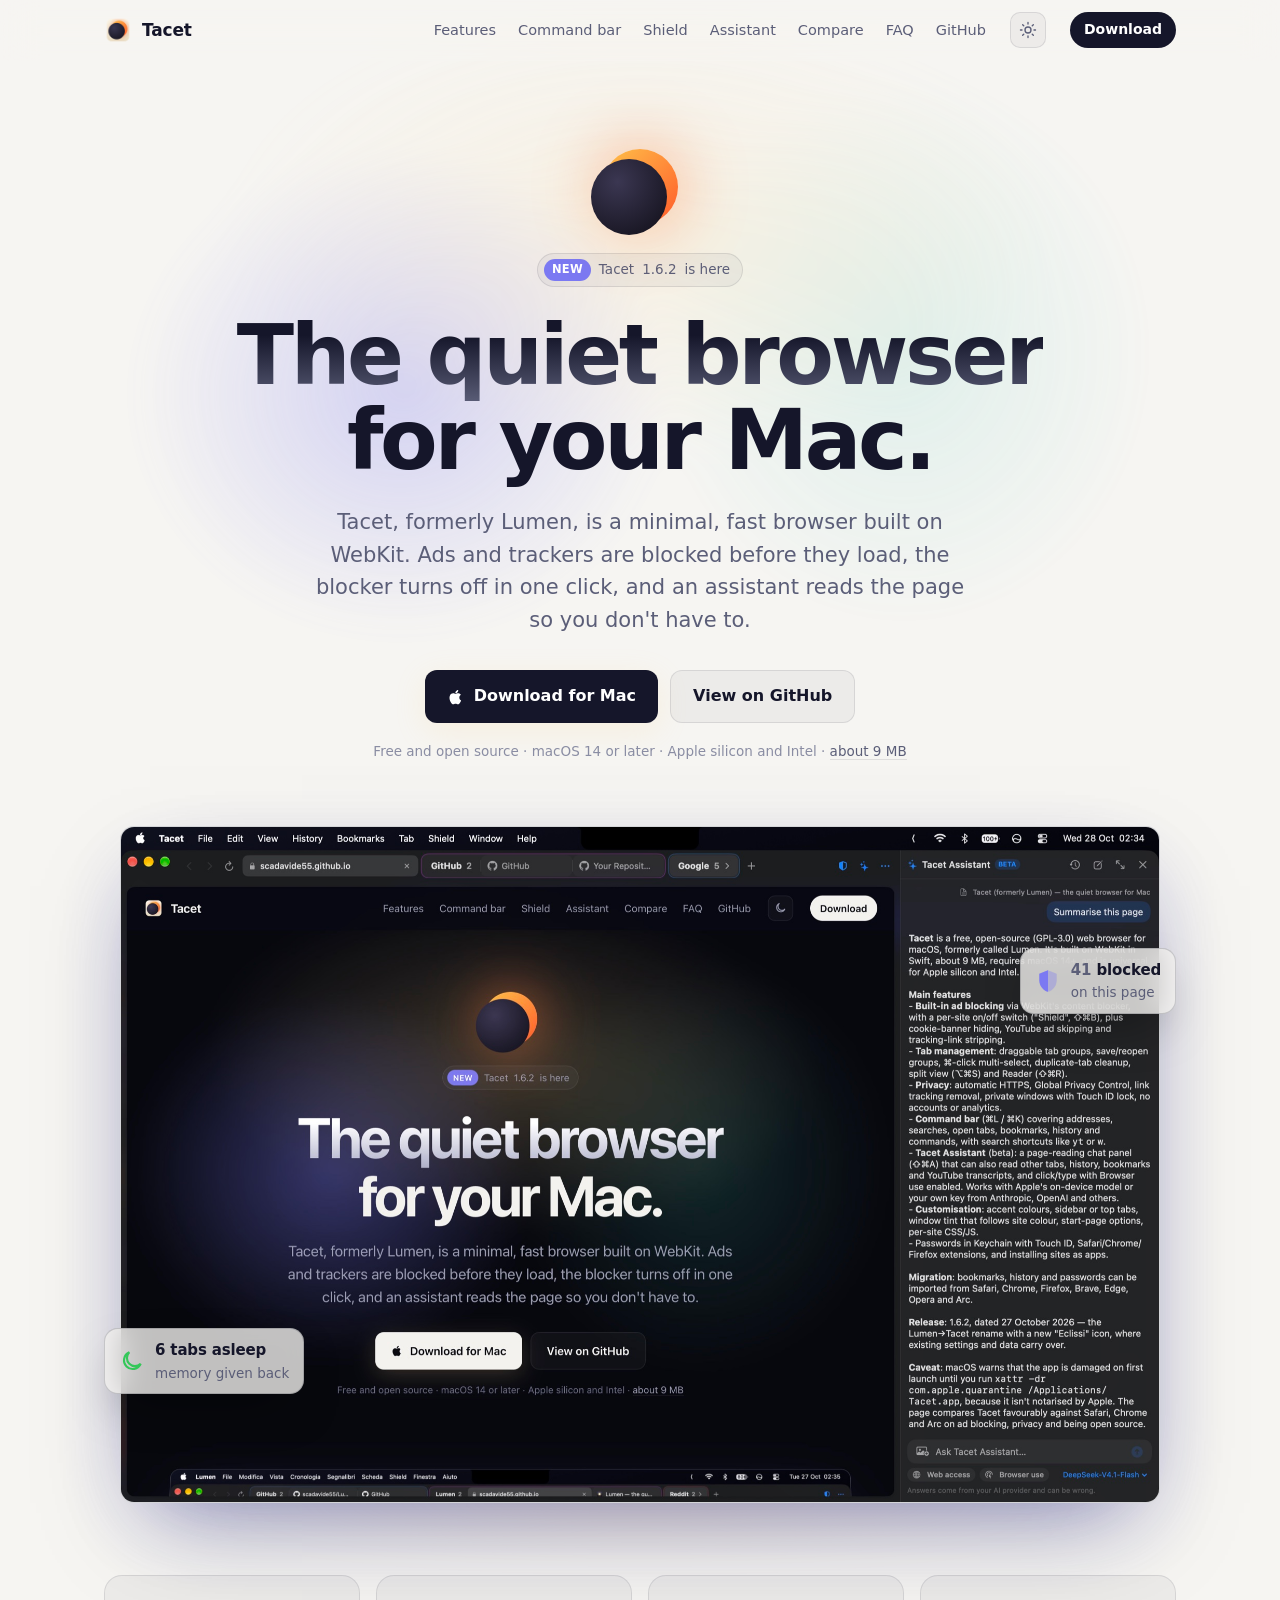
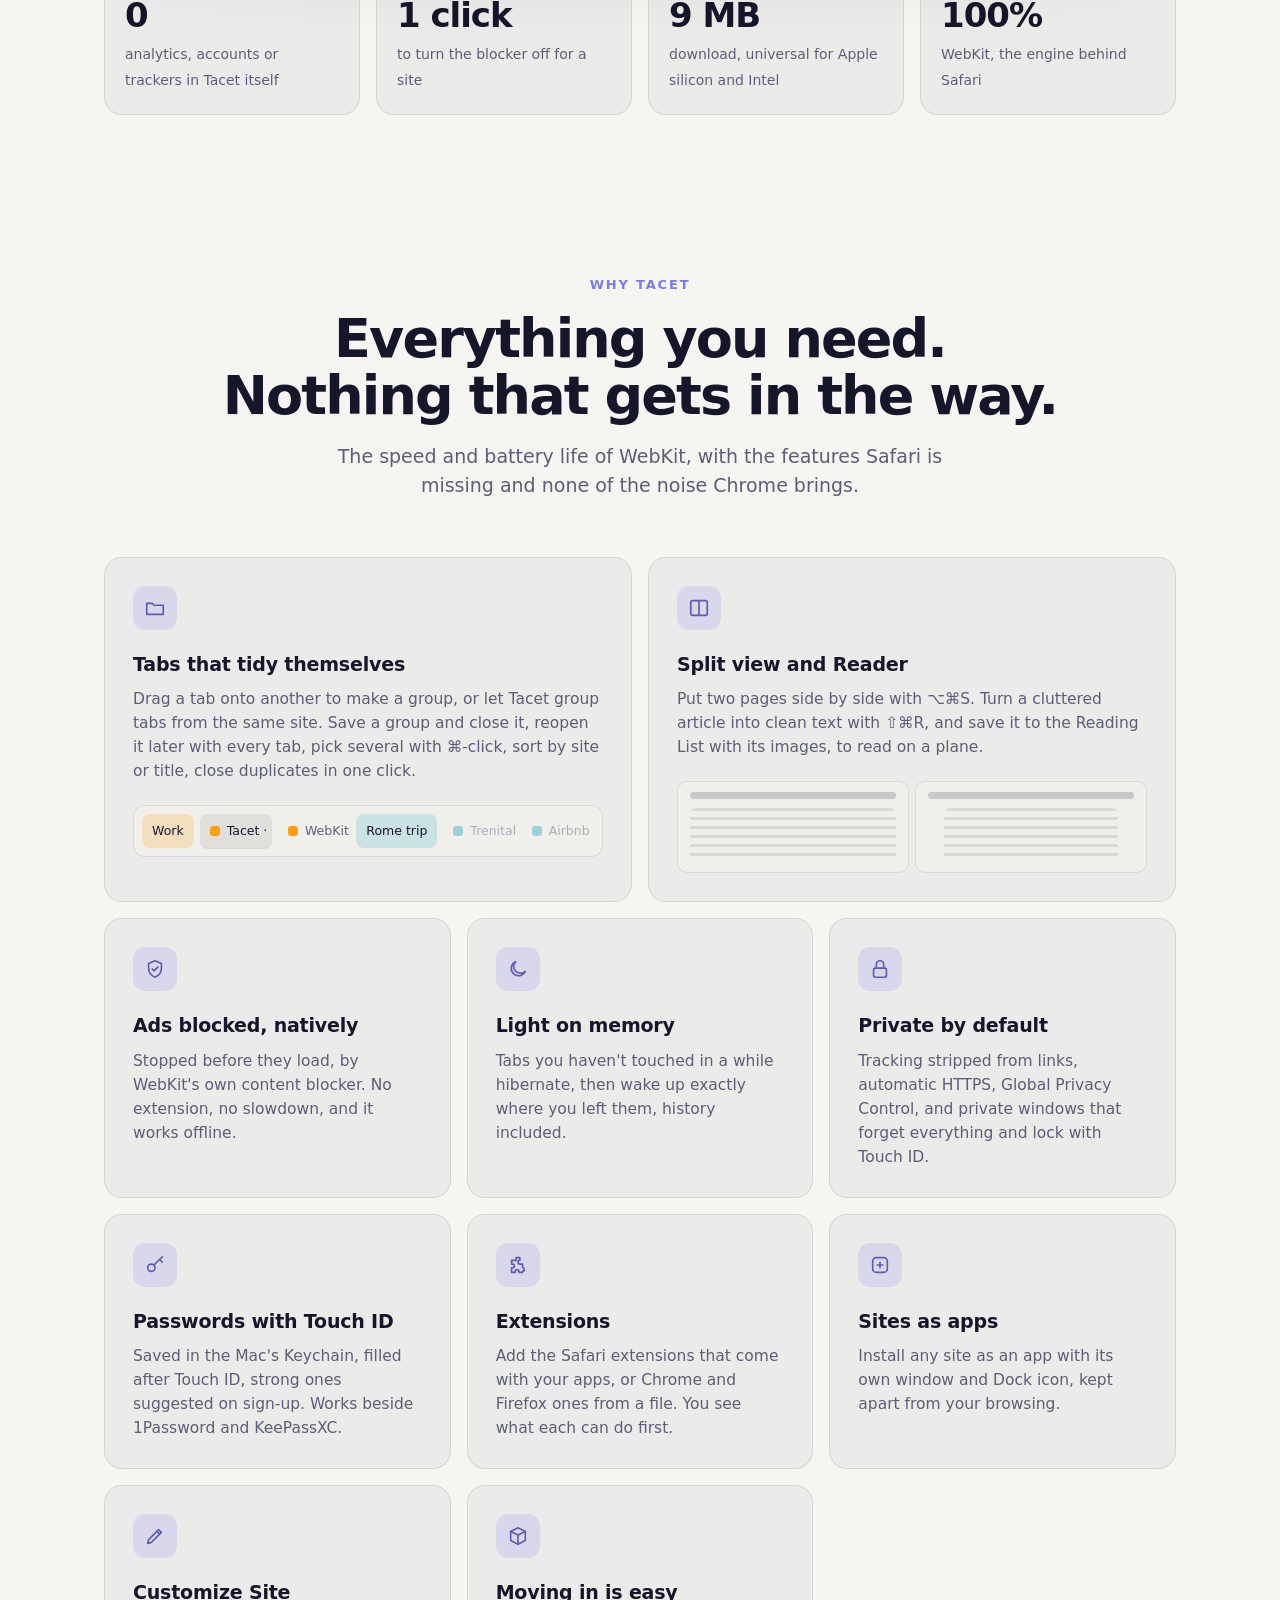
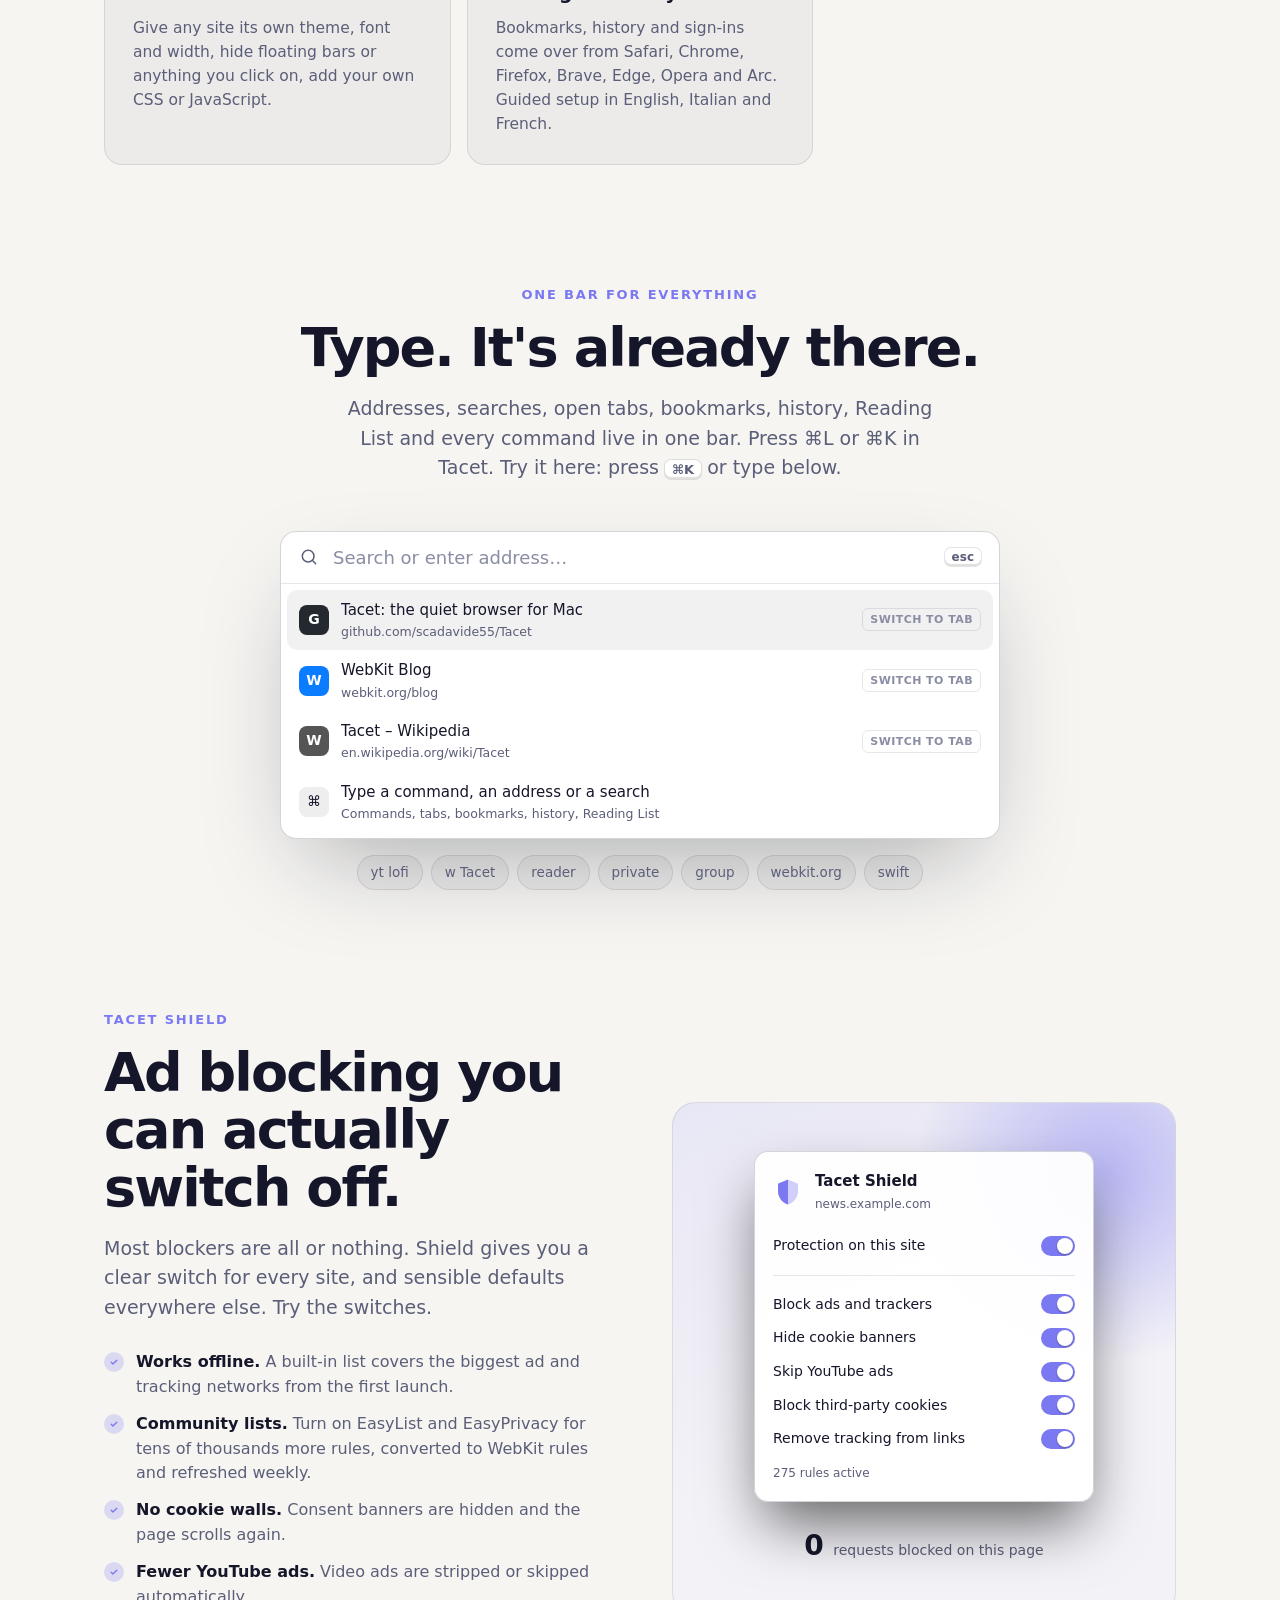
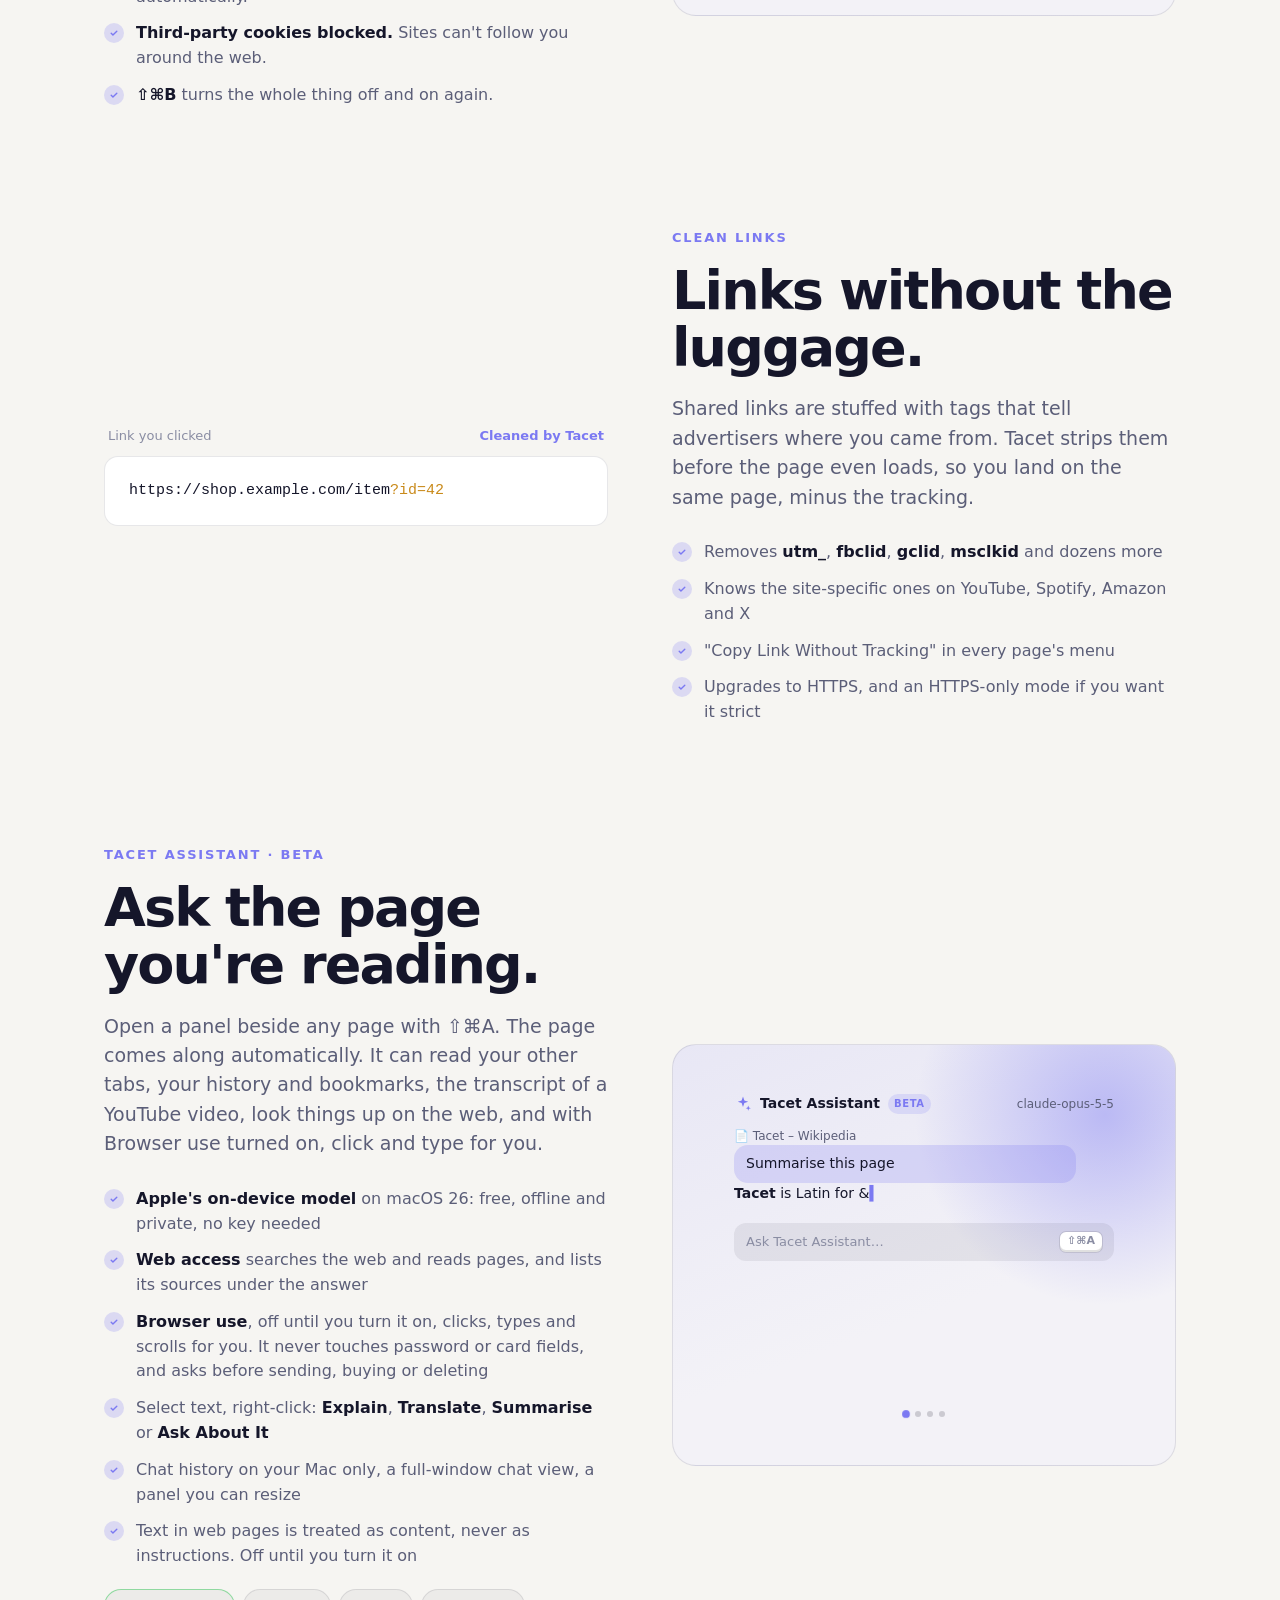
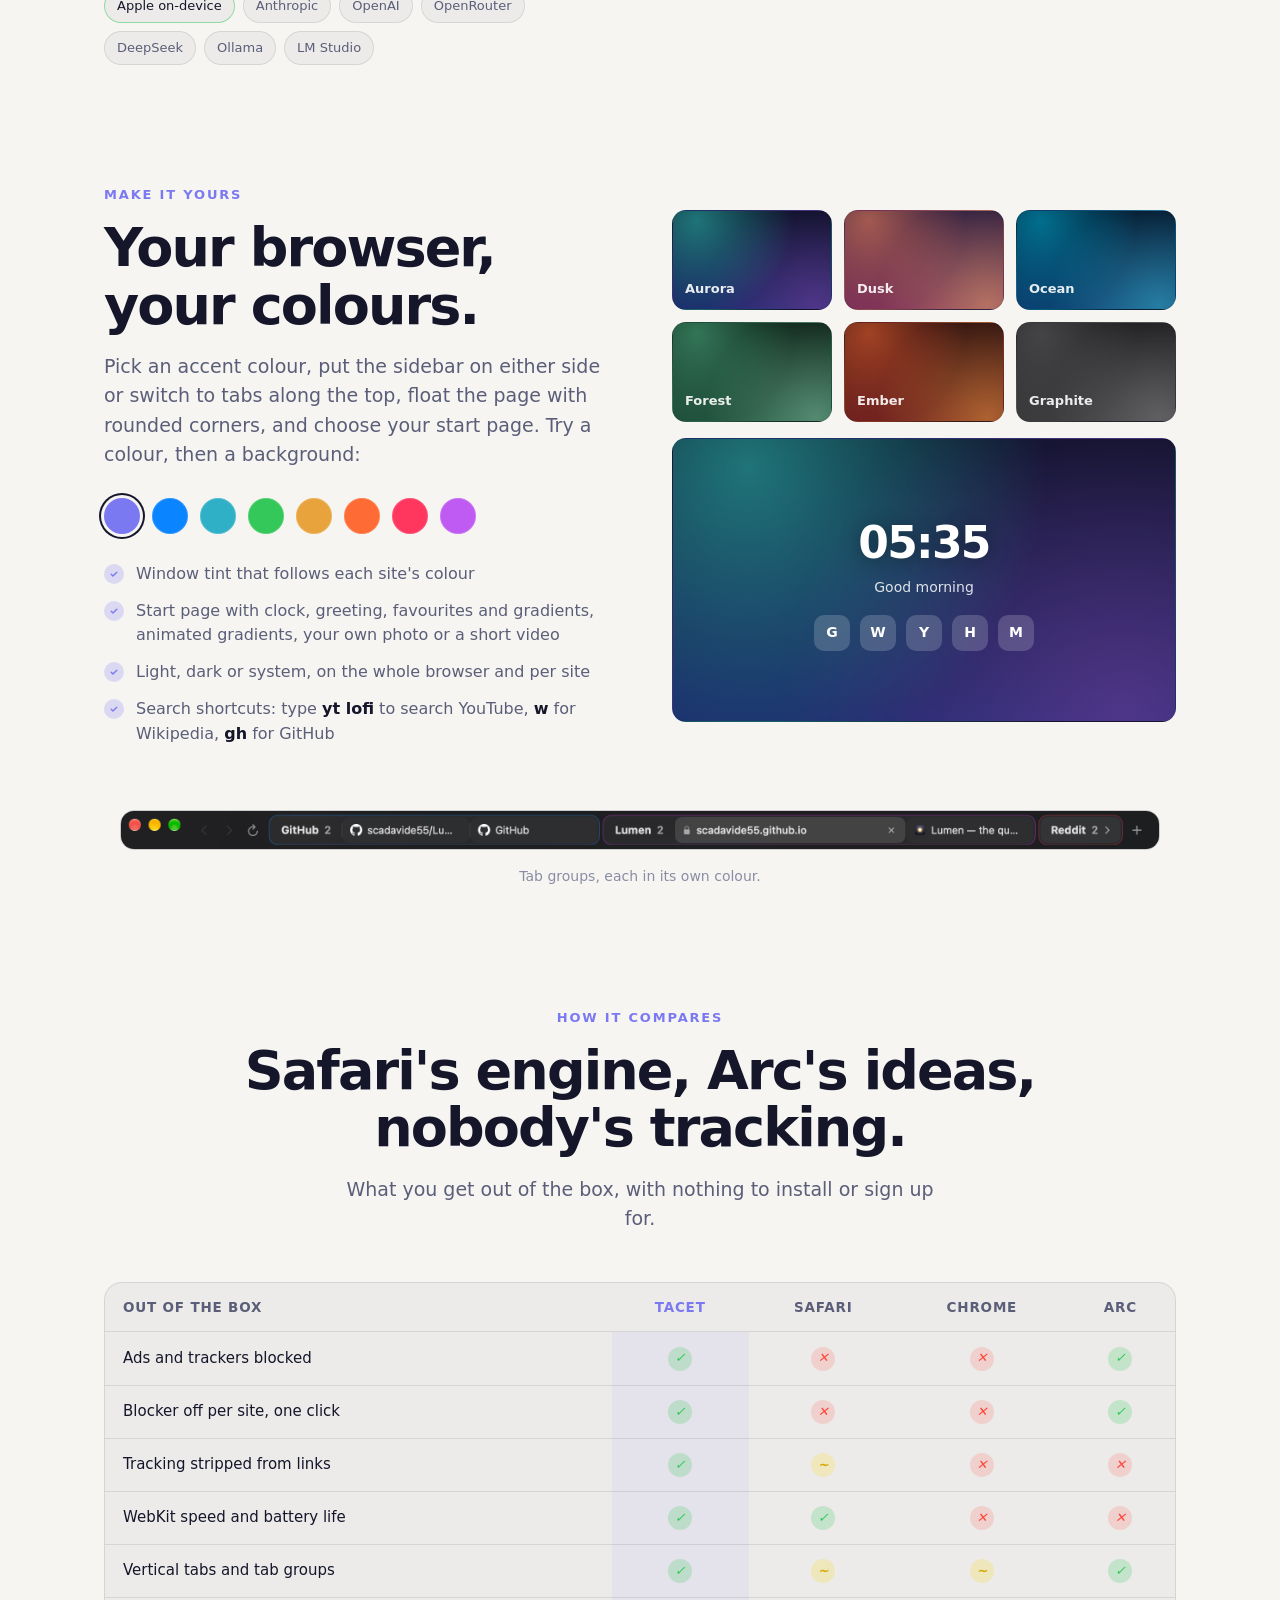
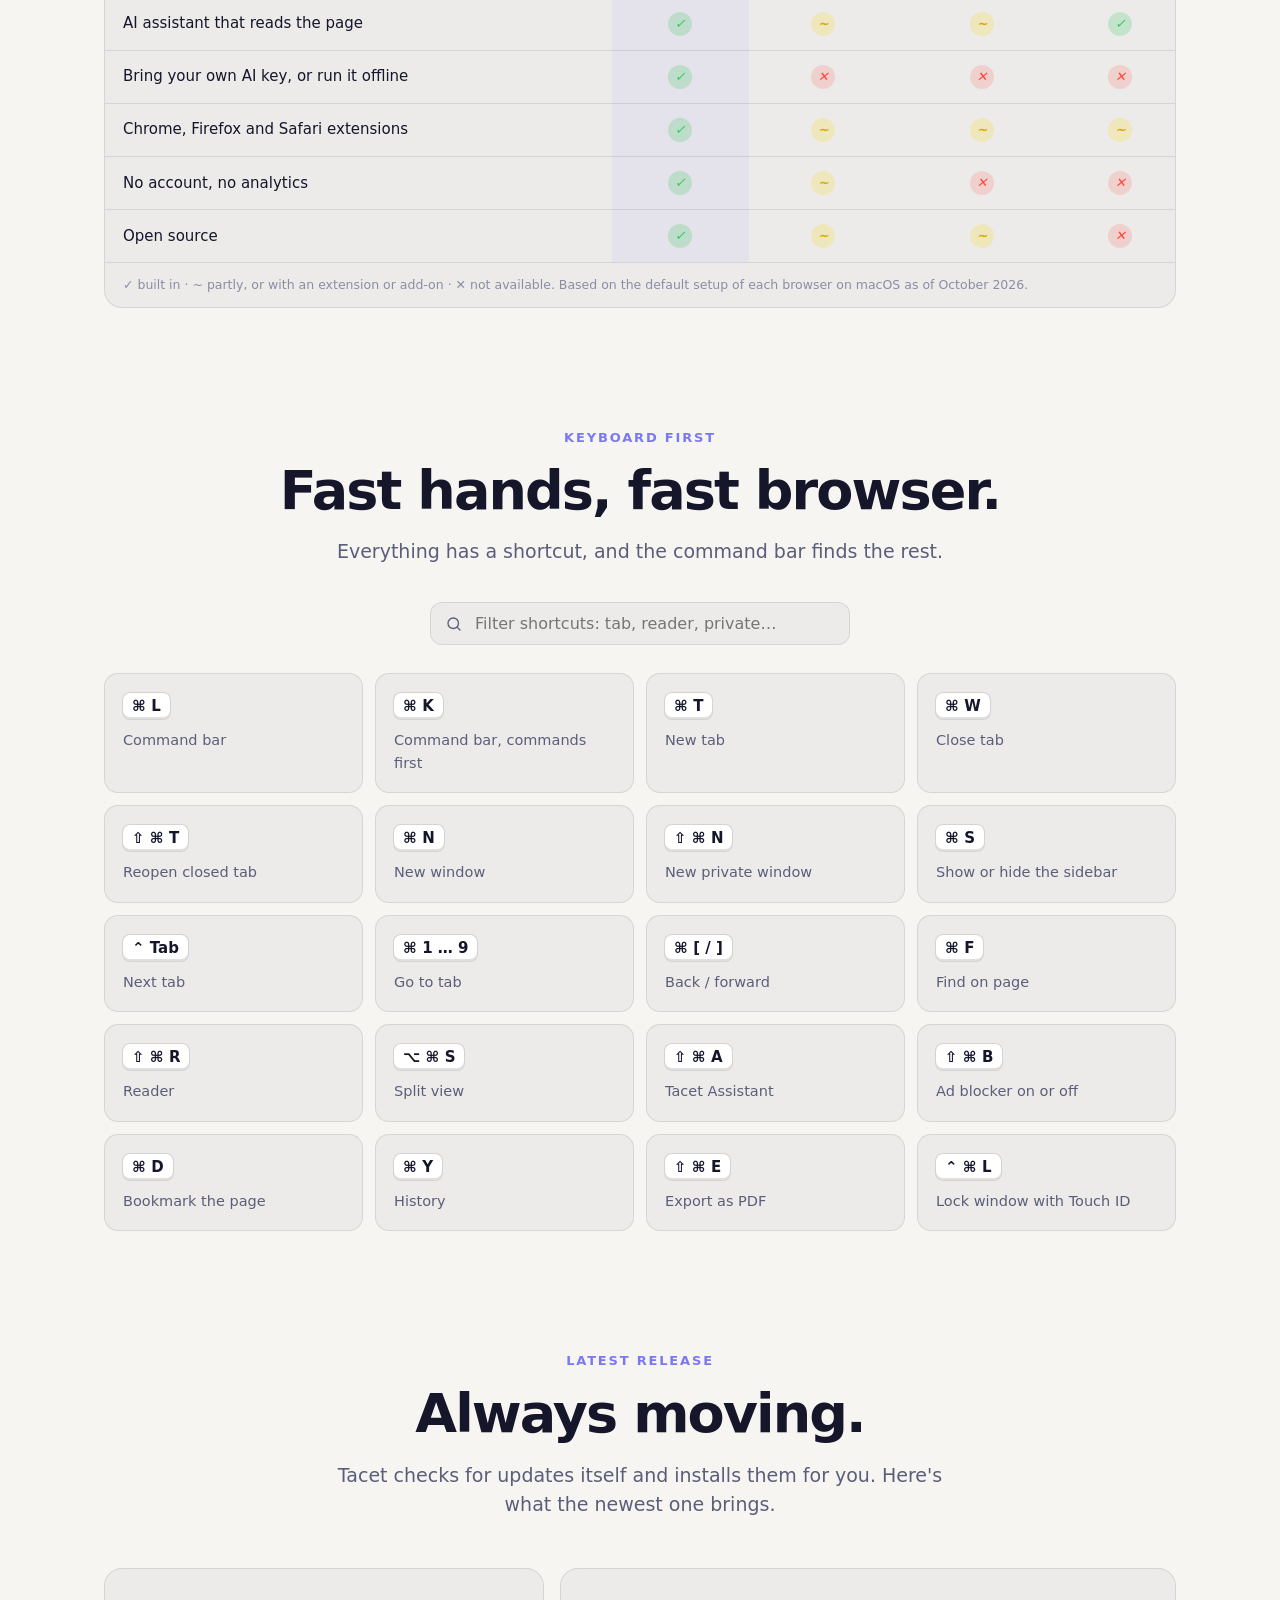
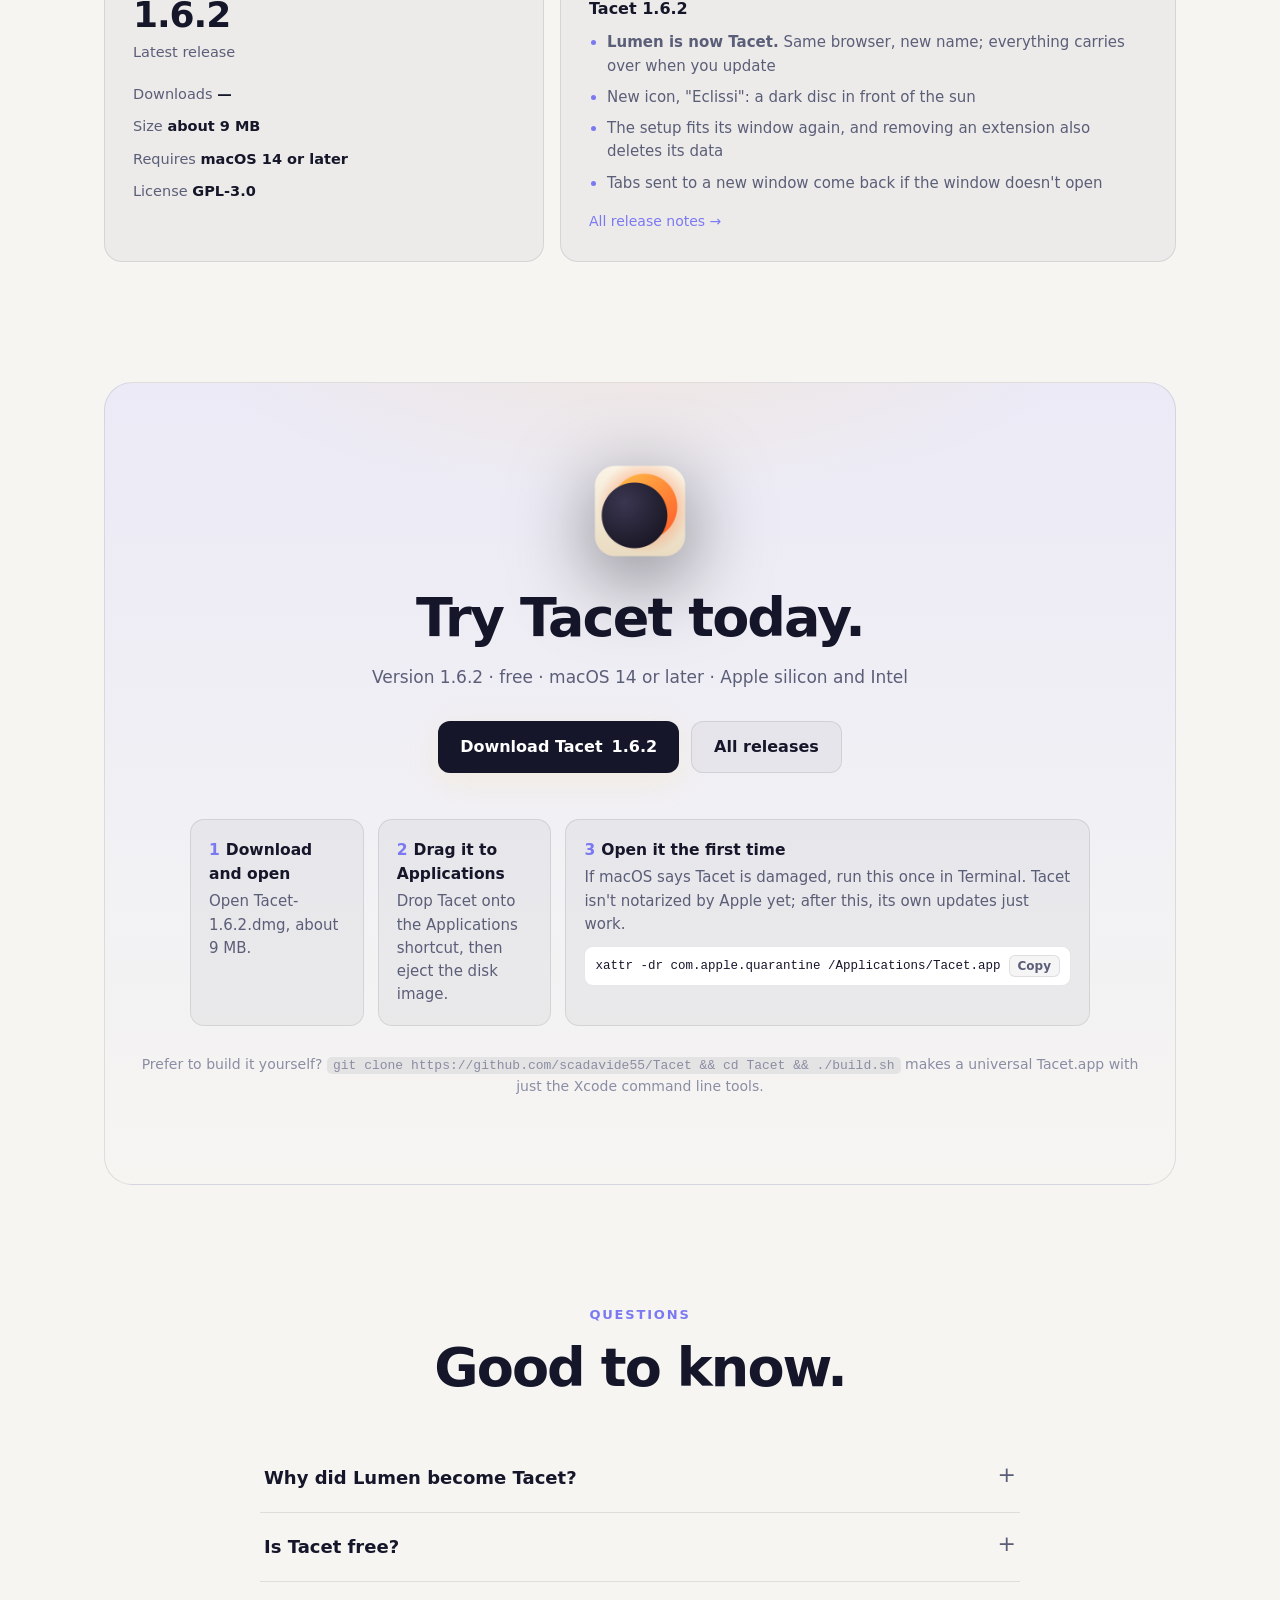
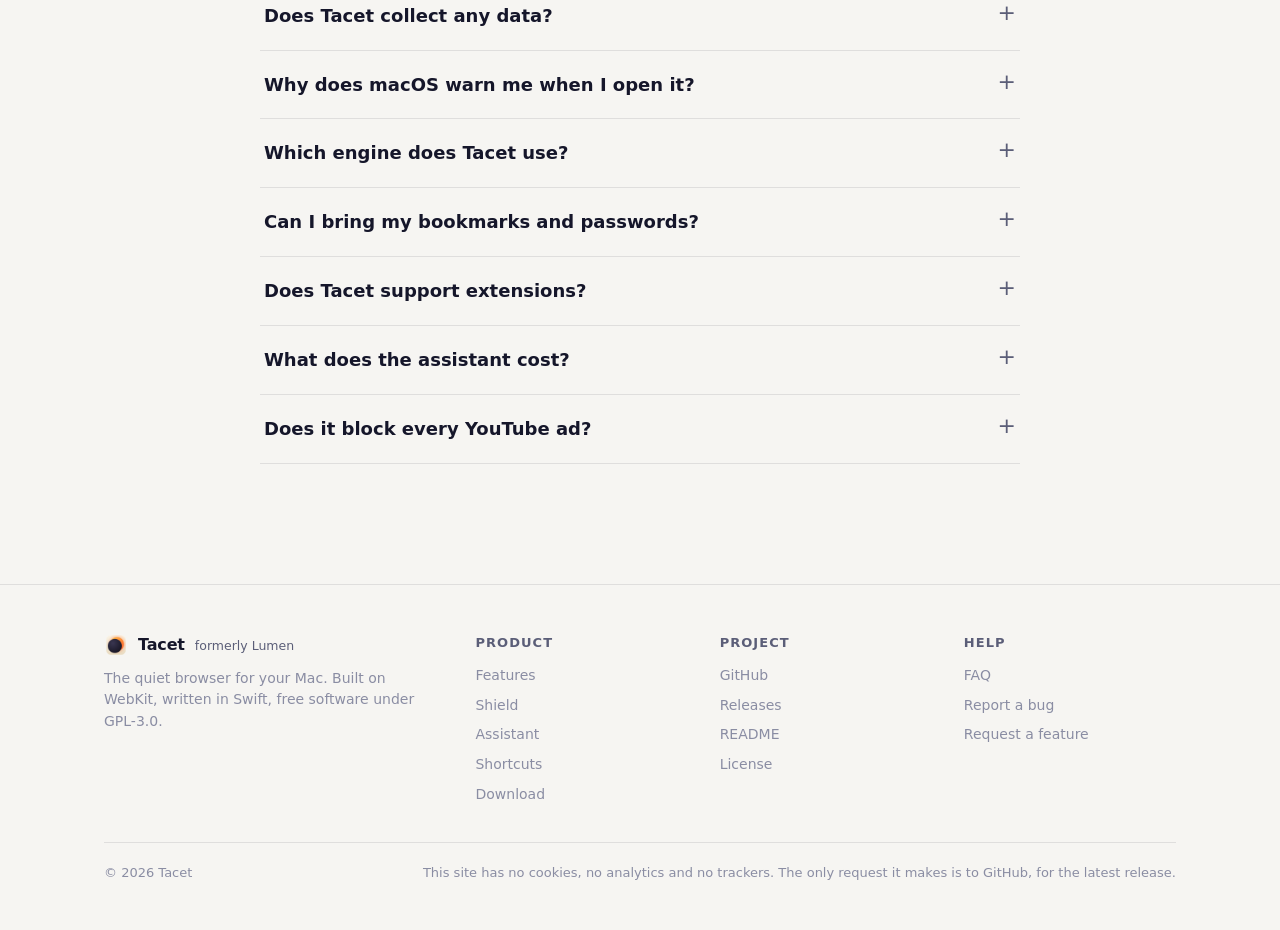
==== docs/index.html @ 5e41f3c7 "New main screenshot: Tacet with its website open and Tacet Assistant summarising it" ====
<!doctype html>
<html lang="en">
<head>
<meta charset="utf-8">
<meta name="viewport" content="width=device-width, initial-scale=1">
<title>Tacet (formerly Lumen) — the quiet browser for Mac</title>
<meta name="description" content="Tacet is a minimal, fast browser for macOS built on WebKit. It blocks ads and trackers out of the box, turns off with one click, and has an AI assistant that reads the page for you.">
<meta name="theme-color" content="#07080f" media="(prefers-color-scheme: dark)">
<meta name="theme-color" content="#f6f5f2" media="(prefers-color-scheme: light)">
<meta property="og:type" content="website">
<meta property="og:title" content="Tacet — the quiet browser for Mac">
<meta property="og:description" content="Minimal, fast and private. Ads and trackers blocked out of the box, an assistant that reads the page for you.">
<meta property="og:image" content="https://scadavide55.github.io/Tacet/assets/screenshot.jpg">
<meta property="og:url" content="https://scadavide55.github.io/Tacet/">
<meta name="twitter:card" content="summary_large_image">
<link rel="canonical" href="https://scadavide55.github.io/Tacet/">
<link rel="icon" type="image/png" href="assets/favicon.png">
<link rel="apple-touch-icon" href="assets/icon.png">
<script type="application/ld+json">
{
  "@context": "https://schema.org",
  "@type": "SoftwareApplication",
  "name": "Tacet",
  "operatingSystem": "macOS 14 or later",
  "applicationCategory": "BrowserApplication",
  "softwareVersion": "1.6.2",
  "license": "https://www.gnu.org/licenses/gpl-3.0.html",
  "offers": { "@type": "Offer", "price": "0", "priceCurrency": "USD" },
  "downloadUrl": "https://github.com/scadavide55/Tacet/releases/download/v1.6.2/Tacet-1.6.2.dmg",
  "url": "https://scadavide55.github.io/Tacet/",
  "description": "A minimal, fast and private macOS browser built on WebKit, with a native ad blocker you can turn off in one click."
}
</script>
<style>
:root {
  --bg: #07080f;
  --bg-2: #0d1020;
  --card: rgba(255, 255, 255, 0.035);
  --card-hover: rgba(255, 255, 255, 0.06);
  --line: rgba(255, 255, 255, 0.08);
  --line-strong: rgba(255, 255, 255, 0.14);
  --fg: #f3f2ef;
  --muted: #9a9cb2;
  --faint: #6b6e86;
  --accent: #7b79f2;
  --amber: #ffd68a;
  --glass: rgba(14, 16, 28, 0.72);
  --window: #141626;
  --window-chrome: #1b1e30;
  --on-accent: #fff;
  --btn-fg: #0a0b12;
  --shadow: 0 50px 120px -20px rgba(0, 0, 0, 0.8);
  --radius: 18px;
  --max: 1120px;
  --font: -apple-system, BlinkMacSystemFont, "SF Pro Display", "SF Pro Text", "Helvetica Neue", Inter, system-ui, sans-serif;
  --mono: ui-monospace, "SF Mono", Menlo, Consolas, monospace;
  color-scheme: dark;
}
:root[data-theme="light"] {
  --bg: #f6f5f2;
  --bg-2: #ecebe6;
  --card: rgba(20, 22, 40, 0.04);
  --card-hover: rgba(20, 22, 40, 0.07);
  --line: rgba(20, 22, 40, 0.1);
  --line-strong: rgba(20, 22, 40, 0.18);
  --fg: #15162a;
  --muted: #5b5e78;
  --faint: #8a8da3;
  --amber: #c98a1a;
  --glass: rgba(246, 245, 242, 0.78);
  --window: #ffffff;
  --window-chrome: #f0efeb;
  --btn-fg: #fff;
  --shadow: 0 40px 100px -30px rgba(20, 22, 40, 0.35);
  color-scheme: light;
}
:root[data-theme="light"] .btn.primary { background: var(--fg); color: #fff; }
:root[data-theme="light"] .btn.primary:hover { background: #000; }
:root[data-theme="light"] .nav-cta { background: var(--fg); color: #fff; }
:root[data-theme="light"] .nav-cta:hover { background: #000; }
:root[data-theme="light"] h1 .soft { background: linear-gradient(180deg, #15162a 30%, #5b5e78); -webkit-background-clip: text; background-clip: text; }
:root[data-theme="light"] .hero::before { opacity: .7; }
:root[data-theme="light"] .stage { background: linear-gradient(160deg, #e8e7f5, #f3f2f7 60%); }
:root[data-theme="light"] .download { background: linear-gradient(180deg, #ebeaf6, #f6f5f2); }
:root[data-theme="light"] .key kbd, :root[data-theme="light"] kbd { background: #fff; box-shadow: inset 0 -2px 0 rgba(0,0,0,.12), 0 0 0 1px rgba(0,0,0,.1); }
:root[data-theme="light"] .url { background: #fff; }
:root[data-theme="light"] code { background: rgba(20,22,40,.07); }
:root[data-theme="light"] .cmd { background: #fff; }
:root[data-theme="light"] .cmd .hit:hover, :root[data-theme="light"] .cmd .hit.sel { background: rgba(20,22,40,.06); }
:root[data-theme="light"] .popover { background: rgba(255,255,255,.95); }

* { box-sizing: border-box; }
html { scroll-behavior: smooth; overflow-x: clip; }
body {
  margin: 0;
  background: var(--bg);
  color: var(--fg);
  font: 17px/1.55 var(--font);
  -webkit-font-smoothing: antialiased;
  overflow-x: clip;
  transition: background .3s, color .3s;
}
a { color: inherit; text-decoration: none; }
img { max-width: 100%; height: auto; display: block; }
button { font: inherit; color: inherit; }
.wrap { max-width: var(--max); margin: 0 auto; padding: 0 24px; }
:focus-visible { outline: 2px solid var(--accent); outline-offset: 3px; border-radius: 6px; }
.sr { position: absolute; width: 1px; height: 1px; overflow: hidden; clip: rect(0 0 0 0); }

/* Nav */
nav {
  position: sticky; top: 0; z-index: 50;
  backdrop-filter: saturate(180%) blur(18px); -webkit-backdrop-filter: saturate(180%) blur(18px);
  background: color-mix(in srgb, var(--bg) 55%, transparent);
  border-bottom: 1px solid transparent;
  transition: border-color .3s, background .3s;
}
nav.scrolled { border-bottom-color: var(--line); background: var(--glass); }
nav .wrap { display: flex; align-items: center; gap: 24px; height: 60px; }
.brand { display: flex; align-items: center; gap: 10px; font-weight: 700; font-size: 17px; letter-spacing: -0.01em; }
.brand img { width: 28px; height: 28px; }
.brand .was { font-weight: 500; font-size: 12.5px; color: var(--muted); letter-spacing: 0; }
.navlinks { display: flex; gap: 22px; margin-left: auto; font-size: 14.5px; color: var(--muted); }
.navlinks a:hover { color: var(--fg); }
.nav-cta { font-size: 14px; padding: 7px 14px; border-radius: 999px; background: var(--fg); color: var(--btn-fg); font-weight: 600; white-space: nowrap; }
.nav-cta:hover { background: #fff; }
.iconbtn {
  width: 36px; height: 36px; border-radius: 10px; border: 1px solid var(--line); background: var(--card);
  display: grid; place-items: center; cursor: pointer; color: var(--muted); flex: none;
}
.iconbtn:hover { color: var(--fg); background: var(--card-hover); }
.iconbtn svg { width: 18px; height: 18px; fill: none; stroke: currentColor; stroke-width: 1.8; stroke-linecap: round; stroke-linejoin: round; }
#theme .sun, :root[data-theme="light"] #theme .moon { display: none; }
:root[data-theme="light"] #theme .sun { display: block; }
#progress { position: absolute; left: 0; bottom: -1px; height: 2px; width: 0; background: linear-gradient(90deg, var(--accent), var(--amber)); transition: width .1s linear; }
#menu { display: none; }
.sheet {
  display: none; position: fixed; inset: 60px 0 auto; z-index: 49; padding: 12px 24px 20px;
  background: var(--glass); backdrop-filter: blur(18px); -webkit-backdrop-filter: blur(18px);
  border-bottom: 1px solid var(--line);
}
.sheet.open { display: grid; gap: 4px; }
.sheet a { padding: 10px 6px; font-size: 17px; border-bottom: 1px solid var(--line); }

/* Buttons */
.btn {
  display: inline-flex; align-items: center; gap: 9px; border: 0; cursor: pointer;
  padding: 13px 22px; border-radius: 12px;
  font-weight: 600; font-size: 16px;
  transition: transform .15s, background .2s, box-shadow .2s;
}
.btn:hover { transform: translateY(-1px); }
.btn svg { width: 18px; height: 18px; }
.btn.primary { background: var(--fg); color: var(--btn-fg); box-shadow: 0 8px 30px rgba(255, 214, 138, 0.18); }
.btn.primary:hover { background: #fff; box-shadow: 0 10px 40px rgba(255, 214, 138, 0.28); }
.btn.ghost { border: 1px solid var(--line); background: var(--card); color: var(--fg); }
.btn.ghost:hover { background: var(--card-hover); }

/* Hero */
.hero { position: relative; padding: 88px 0 40px; text-align: center; isolation: isolate; overflow-x: clip; }
.hero::before {
  content: ""; position: absolute; z-index: -1;
  left: 50%; top: -160px; width: 1200px; height: 820px; transform: translateX(-50%);
  background:
    radial-gradient(closest-side at 50% 40%, rgba(255, 214, 138, 0.22), transparent 70%),
    radial-gradient(closest-side at 30% 60%, color-mix(in srgb, var(--accent) 40%, transparent), transparent 75%),
    radial-gradient(closest-side at 72% 55%, rgba(46, 196, 182, 0.16), transparent 75%);
  filter: blur(14px);
  animation: drift 18s ease-in-out infinite alternate;
}
@keyframes drift { to { transform: translateX(-50%) translateY(30px) rotate(4deg) scale(1.05); } }
.orb {
  position: relative; width: 76px; height: 76px; margin: 0 auto 28px; border-radius: 50%;
  background: linear-gradient(135deg, #ffc24a, #ff5a2a);
  box-shadow: 0 0 60px 10px rgba(255, 122, 58, 0.35);
  animation: breathe 6s ease-in-out infinite;
}
.orb::after {
  content: ""; position: absolute; inset: 0; border-radius: 50%;
  transform: translate(-11px, 10px);
  background: radial-gradient(circle at 35% 30%, #3b3752, #14121d 90%);
}
@keyframes breathe { 50% { box-shadow: 0 0 80px 18px rgba(255, 122, 58, 0.45); } }
.pill {
  display: inline-flex; align-items: center; gap: 8px;
  padding: 5px 12px 5px 6px; border-radius: 999px;
  border: 1px solid var(--line); background: var(--card);
  font-size: 13.5px; color: var(--muted); margin-bottom: 26px;
}
.pill b { background: var(--accent); color: var(--on-accent); font-weight: 600; font-size: 11.5px; padding: 2px 8px; border-radius: 999px; letter-spacing: .02em; }
.pill:hover { color: var(--fg); }
h1 {
  font-size: clamp(44px, 7.4vw, 84px); line-height: 1.02; letter-spacing: -0.04em;
  font-weight: 700; margin: 0 0 22px;
}
h1 .soft { background: linear-gradient(180deg, #fff 30%, #a9abc6); -webkit-background-clip: text; background-clip: text; color: transparent; }
.lead { font-size: clamp(18px, 2.1vw, 21px); color: var(--muted); max-width: 660px; margin: 0 auto 34px; }
.cta { display: flex; gap: 12px; justify-content: center; flex-wrap: wrap; }
.fine { margin-top: 18px; font-size: 13.5px; color: var(--faint); }
.fine a { color: var(--muted); border-bottom: 1px solid var(--line); }

/* Hero window */
.shot { margin: 64px auto 0; max-width: 1040px; position: relative; perspective: 1600px; text-align: left; }
.shot .frame {
  border-radius: 14px; overflow: hidden; background: var(--window);
  border: 1px solid var(--line-strong);
  box-shadow: var(--shadow), 0 30px 80px -30px color-mix(in srgb, var(--accent) 50%, transparent);
  transform: rotateX(8deg) scale(.98);
  transform-origin: 50% 100%;
  transition: transform 1.2s cubic-bezier(.2,.7,.2,1);
}
.shot.in .frame { transform: rotateX(0) scale(1); }
.shot::after {
  content: ""; position: absolute; inset: auto 8% -40px; height: 80px; z-index: -1;
  background: radial-gradient(closest-side, rgba(255, 214, 138, 0.25), transparent);
  filter: blur(20px);
}
.chip {
  position: absolute; display: flex; align-items: center; gap: 10px; padding: 10px 14px; border-radius: 14px;
  background: var(--glass); border: 1px solid var(--line-strong); backdrop-filter: blur(14px); -webkit-backdrop-filter: blur(14px);
  box-shadow: 0 20px 50px -20px rgba(0,0,0,.6); font-size: 13.5px; opacity: 0; transform: translateY(10px);
  transition: opacity .6s, transform .6s;
}
.shot.in .chip { opacity: 1; transform: none; }
.chip b { display: block; font-size: 15px; letter-spacing: -0.01em; }
.chip span { color: var(--muted); }
.chip svg { width: 26px; height: 26px; color: var(--accent); flex: none; }
.chip.c1 { right: -16px; top: 18%; transition-delay: .9s; }
.chip.c2 { left: -16px; bottom: 16%; transition-delay: 1.3s; }
.chip.c2 svg { color: #34c759; }

/* Stats */
.stats { display: grid; grid-template-columns: repeat(4, 1fr); gap: 16px; margin-top: 72px; }
.stat { padding: 22px 20px; border: 1px solid var(--line); border-radius: var(--radius); background: var(--card); text-align: left; }
.stat b { display: block; font-size: 34px; letter-spacing: -0.03em; line-height: 1; margin-bottom: 8px; font-variant-numeric: tabular-nums; }
.stat span { color: var(--muted); font-size: 14px; }

/* Sections */
section { padding: 120px 0 0; }
.eyebrow { font-size: 13px; text-transform: uppercase; letter-spacing: .14em; color: var(--accent); font-weight: 650; margin-bottom: 14px; }
h2 { font-size: clamp(34px, 4.6vw, 54px); line-height: 1.06; letter-spacing: -0.035em; margin: 0 0 18px; font-weight: 700; }
h3 { letter-spacing: -0.01em; }
.sub { color: var(--muted); font-size: 19px; max-width: 620px; margin: 0; }
.center { text-align: center; }
.center .sub { margin: 0 auto; }

/* Bento */
.bento { display: grid; grid-template-columns: repeat(6, 1fr); gap: 16px; margin-top: 56px; }
.card {
  background: var(--card); border: 1px solid var(--line); border-radius: var(--radius);
  padding: 28px; transition: background .2s, transform .2s, border-color .2s; position: relative; overflow: hidden;
  grid-column: span 2;
}
.card.w3 { grid-column: span 3; }
.card:hover { background: var(--card-hover); transform: translateY(-2px); border-color: var(--line-strong); }
.icon {
  width: 44px; height: 44px; border-radius: 12px; display: grid; place-items: center; margin-bottom: 20px;
  background: color-mix(in srgb, var(--accent) 18%, transparent);
  color: color-mix(in srgb, var(--accent) 70%, var(--fg));
}
.icon svg { width: 22px; height: 22px; fill: none; stroke: currentColor; stroke-width: 1.8; stroke-linecap: round; stroke-linejoin: round; }
.card h3 { margin: 0 0 8px; font-size: 19px; }
.card p { margin: 0; color: var(--muted); font-size: 15.5px; }
.card .art { margin-top: 22px; }

/* Mini tab strip art */
.tabs { display: flex; gap: 6px; padding: 8px; border-radius: 12px; background: var(--window-chrome); border: 1px solid var(--line); }
.tab { flex: 1; min-width: 0; display: flex; align-items: center; gap: 7px; padding: 7px 10px; border-radius: 8px; font-size: 12.5px; color: var(--muted); white-space: nowrap; overflow: hidden; }
.tab i { width: 10px; height: 10px; border-radius: 3px; flex: none; background: var(--c, var(--accent)); }
.tab.on { background: var(--card-hover); color: var(--fg); box-shadow: 0 1px 0 var(--line); }
.tab.zz { opacity: .45; }
.tab.grp { flex: 0 0 auto; padding: 7px 10px; background: color-mix(in srgb, var(--c) 20%, transparent); color: var(--fg); }

/* Split view art */
.split { display: grid; grid-template-columns: 1fr 1fr; gap: 6px; height: 92px; }
.split div { border-radius: 10px; background: var(--window-chrome); border: 1px solid var(--line); position: relative; overflow: hidden; }
.split div::before { content: ""; position: absolute; inset: 10px 12px auto; height: 7px; border-radius: 4px; background: var(--line-strong); }
.split div::after { content: ""; position: absolute; inset: 26px 12px 10px; border-radius: 6px; background: repeating-linear-gradient(var(--line) 0 3px, transparent 3px 9px); }
.split div:last-child::after { background: repeating-linear-gradient(var(--line) 0 3px, transparent 3px 9px); inset: 26px 28px 10px; }

/* Row layouts */
.row { display: grid; grid-template-columns: 1fr 1fr; gap: 64px; align-items: center; }
.row.flip > :first-child { order: 2; }
.checks { list-style: none; padding: 0; margin: 28px 0 0; display: grid; gap: 12px; }
.checks li { display: flex; gap: 12px; color: var(--muted); font-size: 16px; }
.checks li::before {
  content: ""; flex: none; width: 20px; height: 20px; margin-top: 2px; border-radius: 50%;
  background: color-mix(in srgb, var(--accent) 22%, transparent) url("data:image/svg+xml,%3Csvg xmlns='http://www.w3.org/2000/svg' viewBox='0 0 20 20'%3E%3Cpath d='M6 10.5l2.5 2.5L14 7.5' fill='none' stroke='%237b79f2' stroke-width='2' stroke-linecap='round' stroke-linejoin='round'/%3E%3C/svg%3E") center / 14px no-repeat;
}
.checks li b { color: var(--fg); font-weight: 600; }
code { font-family: var(--mono); font-size: .88em; background: rgba(255, 255, 255, 0.08); padding: 1px 6px; border-radius: 5px; overflow-wrap: anywhere; }
kbd {
  display: inline-block; font: 600 13px var(--font); padding: 2px 7px; border-radius: 6px;
  background: rgba(255,255,255,0.08); box-shadow: inset 0 -2px 0 rgba(0,0,0,0.35), 0 0 0 1px rgba(255,255,255,0.08);
}
.stage {
  position: relative; border-radius: 24px; padding: 48px 32px;
  background: linear-gradient(160deg, #141833, #0b0d1a 60%);
  border: 1px solid var(--line); overflow: hidden;
}
.stage::before {
  content: ""; position: absolute; width: 380px; height: 380px; right: -120px; top: -120px;
  background: radial-gradient(closest-side, color-mix(in srgb, var(--accent) 45%, transparent), transparent);
}

/* Command bar demo */
.cmdwrap { max-width: 720px; margin: 48px auto 0; }
.cmd {
  border-radius: 16px; background: var(--window); border: 1px solid var(--line-strong);
  box-shadow: var(--shadow); overflow: hidden; text-align: left;
}
.cmd .in { display: flex; align-items: center; gap: 12px; padding: 14px 18px; border-bottom: 1px solid var(--line); }
.cmd .in svg { width: 20px; height: 20px; color: var(--muted); flex: none; fill: none; stroke: currentColor; stroke-width: 1.8; stroke-linecap: round; }
.cmd input { flex: 1; min-width: 0; border: 0; background: transparent; font: 18px var(--font); color: var(--fg); outline: none; }
.cmd input::placeholder { color: var(--faint); }
.cmd .in kbd { font-size: 12px; color: var(--muted); }
.cmd .list { max-height: 330px; overflow: auto; padding: 6px; }
.cmd .hit { display: flex; align-items: center; gap: 12px; padding: 9px 12px; border-radius: 10px; cursor: default; font-size: 15px; }
.cmd .hit:hover, .cmd .hit.sel { background: var(--card-hover); }
.cmd .hit .ic { width: 30px; height: 30px; border-radius: 8px; display: grid; place-items: center; flex: none; background: var(--card-hover); font-size: 14px; }
.cmd .hit .ic.site { font-weight: 700; color: #fff; }
.cmd .hit .t { flex: 1; min-width: 0; }
.cmd .hit .t b { display: block; font-weight: 500; white-space: nowrap; overflow: hidden; text-overflow: ellipsis; }
.cmd .hit .t span { display: block; font-size: 12.5px; color: var(--muted); white-space: nowrap; overflow: hidden; text-overflow: ellipsis; }
.cmd .hit .bd { font-size: 11px; font-weight: 600; letter-spacing: .04em; text-transform: uppercase; color: var(--faint); padding: 2px 7px; border-radius: 6px; border: 1px solid var(--line); flex: none; }
.cmd .hit .bd.k { text-transform: none; letter-spacing: 0; font-size: 12.5px; }
.cmd .empty { padding: 24px; color: var(--faint); text-align: center; font-size: 15px; }
.tries { display: flex; gap: 8px; justify-content: center; flex-wrap: wrap; margin-top: 16px; }
.tries button { border: 1px solid var(--line); background: var(--card); border-radius: 999px; padding: 6px 13px; font-size: 13.5px; color: var(--muted); cursor: pointer; }
.tries button:hover { color: var(--fg); background: var(--card-hover); }

/* Shield */
.popover {
  position: relative; max-width: 340px; margin: 0 auto;
  background: rgba(30, 31, 42, 0.92); border: 1px solid var(--line-strong);
  border-radius: 14px; padding: 18px; box-shadow: 0 30px 60px -10px rgba(0,0,0,0.6);
  font-size: 14px;
}
.popover header { display: flex; gap: 12px; align-items: center; margin-bottom: 14px; }
.popover header svg { width: 30px; height: 30px; color: var(--accent); }
.popover header b { display: block; font-size: 15px; }
.popover header span { font-size: 12px; color: var(--muted); }
.popover hr { border: 0; border-top: 1px solid var(--line); margin: 12px 0; }
.tg { display: flex; justify-content: space-between; align-items: center; padding: 6px 0; cursor: pointer; user-select: none; }
.switch { width: 34px; height: 20px; border-radius: 999px; background: var(--line-strong); position: relative; transition: background .2s; flex: none; }
.switch::after { content: ""; position: absolute; top: 2px; left: 2px; width: 16px; height: 16px; border-radius: 50%; background: #fff; transition: transform .2s; box-shadow: 0 1px 2px rgba(0,0,0,.3); }
.tg.on .switch { background: var(--accent); }
.tg.on .switch::after { transform: translateX(14px); }
.rules { font-size: 12px; color: var(--muted); margin-top: 8px; font-variant-numeric: tabular-nums; }
.popover.off .tg:not(:first-of-type) { opacity: .4; }
.counter { display: flex; gap: 10px; align-items: baseline; justify-content: center; margin-top: 22px; color: var(--muted); font-size: 14px; }
.counter b { font-size: 28px; color: var(--fg); font-variant-numeric: tabular-nums; letter-spacing: -0.02em; }

/* Clean link demo */
.url {
  font: 15px/1.6 var(--mono); padding: 22px 24px; border-radius: 14px;
  background: rgba(0,0,0,0.35); border: 1px solid var(--line); word-break: break-all;
}
.url .junk { color: #ff8f8f; transition: all .6s ease; display: inline; }
.url.clean .junk { opacity: 0; font-size: 0; }
.url .host { color: var(--fg); }
.url .keep { color: var(--amber); }
.url-label { display: flex; justify-content: space-between; font-size: 13px; color: var(--faint); margin: 0 4px 10px; }
.url-label span:last-child { color: var(--accent); font-weight: 600; }

/* Assistant chat */
.chat { position: relative; max-width: 380px; margin: 0 auto; display: grid; gap: 12px; font-size: 14px; min-height: 300px; align-content: start; }
.chat .head { display: flex; align-items: center; gap: 8px; font-weight: 600; font-size: 14px; }
.chat .head svg { width: 18px; height: 18px; color: var(--accent); }
.chat .badge { font-size: 10px; font-weight: 700; letter-spacing: .06em; text-transform: uppercase; color: var(--accent); background: color-mix(in srgb, var(--accent) 18%, transparent); padding: 2px 6px; border-radius: 999px; }
.chat .model { margin-left: auto; font-size: 12px; font-weight: 500; color: var(--muted); }
.chat .page { justify-self: end; font-size: 12px; color: var(--muted); }
.chat .you { justify-self: end; background: color-mix(in srgb, var(--accent) 22%, transparent); padding: 8px 12px; border-radius: 14px; max-width: 90%; }
.chat .ai { line-height: 1.55; color: var(--fg); }
.chat .ai b { font-weight: 600; }
.chat .tool { font-size: 12.5px; color: var(--muted); display: flex; align-items: center; gap: 8px; }
.chat .tool::before { content: ""; width: 6px; height: 6px; border-radius: 50%; background: var(--accent); box-shadow: 0 0 0 0 var(--accent); animation: ping 1.4s ease-out infinite; }
.chat .tool.done::before { animation: none; background: #34c759; }
@keyframes ping { to { box-shadow: 0 0 0 7px transparent; } }
.chat .src { display: flex; gap: 6px; flex-wrap: wrap; }
.chat .src span { font-size: 11.5px; padding: 3px 8px; border-radius: 999px; border: 1px solid var(--line); color: var(--muted); }
.chat .box { margin-top: 6px; padding: 9px 12px; border-radius: 12px; background: var(--card-hover); color: var(--faint); font-size: 13px; display: flex; justify-content: space-between; }
.chat .box kbd { font-size: 11px; }
.chat .msg { animation: pop .35s ease-out both; }
@keyframes pop { from { opacity: 0; transform: translateY(6px); } }
.caret::after { content: "▍"; color: var(--accent); animation: blink 1s steps(2) infinite; }
@keyframes blink { 50% { opacity: 0; } }
.dots { display: flex; gap: 6px; justify-content: center; margin-top: 18px; }
.dots i { width: 6px; height: 6px; border-radius: 50%; background: var(--line-strong); transition: background .3s, transform .3s; }
.dots i.on { background: var(--accent); transform: scale(1.3); }

/* Providers */
.providers { display: flex; gap: 8px; flex-wrap: wrap; margin-top: 20px; }
.providers span { padding: 6px 12px; border-radius: 999px; border: 1px solid var(--line); background: var(--card); font-size: 13px; color: var(--muted); }
.providers span.free { border-color: color-mix(in srgb, #34c759 50%, transparent); color: var(--fg); }

/* Customise */
.swatches { display: flex; gap: 12px; flex-wrap: wrap; margin-top: 28px; }
.swatch { width: 36px; height: 36px; border-radius: 50%; border: 0; cursor: pointer; box-shadow: inset 0 0 0 1px rgba(255,255,255,0.15); transition: transform .15s; }
.swatch:hover { transform: scale(1.1); }
.swatch.active { box-shadow: 0 0 0 3px var(--bg), 0 0 0 5px var(--fg); }
.backgrounds { display: grid; grid-template-columns: repeat(3, 1fr); gap: 12px; }
.bgtile { aspect-ratio: 16/10; border-radius: 14px; position: relative; overflow: hidden; border: 1px solid var(--line); cursor: pointer; transition: transform .2s; }
.bgtile:hover { transform: scale(1.03); }
.bgtile span { position: absolute; left: 12px; bottom: 10px; font-size: 13px; font-weight: 600; color: rgba(255,255,255,0.9); }
.bg-aurora { background: radial-gradient(circle at 15% 10%, rgba(46,196,182,.55), transparent 60%), radial-gradient(circle at 90% 95%, rgba(142,68,173,.45), transparent 65%), linear-gradient(#0b1026, #1b2a6b); }
.bg-dusk { background: radial-gradient(circle at 15% 10%, rgba(255,138,91,.55), transparent 60%), radial-gradient(circle at 90% 95%, rgba(255,195,113,.45), transparent 65%), linear-gradient(#2b1b3f, #7a2e58); }
.bg-ocean { background: radial-gradient(circle at 15% 10%, rgba(0,180,216,.55), transparent 60%), radial-gradient(circle at 90% 95%, rgba(72,202,228,.45), transparent 65%), linear-gradient(#03152b, #0b3d6e); }
.bg-forest { background: radial-gradient(circle at 15% 10%, rgba(82,183,136,.55), transparent 60%), radial-gradient(circle at 90% 95%, rgba(149,213,178,.45), transparent 65%), linear-gradient(#0b2016, #1e4d3a); }
.bg-ember { background: radial-gradient(circle at 15% 10%, rgba(255,107,53,.55), transparent 60%), radial-gradient(circle at 90% 95%, rgba(255,179,71,.45), transparent 65%), linear-gradient(#2a0e0e, #6b1e1e); }
.bg-graphite { background: radial-gradient(circle at 15% 10%, rgba(99,99,102,.55), transparent 60%), radial-gradient(circle at 90% 95%, rgba(142,142,147,.45), transparent 65%), linear-gradient(#1c1c1e, #3a3a3c); }
.startpage {
  margin-top: 16px; aspect-ratio: 16/9; border-radius: 14px; border: 1px solid var(--line); overflow: hidden; position: relative;
  display: grid; place-items: center; color: #fff; text-align: center; transition: background .6s;
}
.startpage .clock { font-size: 44px; font-weight: 700; letter-spacing: -0.04em; text-shadow: 0 2px 20px rgba(0,0,0,.4); }
.startpage .hi { font-size: 14px; opacity: .85; }
.startpage .favs { display: flex; gap: 10px; margin-top: 16px; }
.startpage .favs i { width: 36px; height: 36px; border-radius: 10px; background: rgba(255,255,255,.18); backdrop-filter: blur(8px); display: grid; place-items: center; font-style: normal; font-weight: 700; font-size: 14px; }
.wide { margin: 64px auto 0; max-width: 1040px; }
.wide img { width: 100%; border-radius: 14px; border: 1px solid var(--line-strong); box-shadow: var(--shadow); }
.wide figcaption { margin-top: 16px; text-align: center; font-size: 14px; color: var(--faint); }

/* Compare */
.compare { margin-top: 48px; overflow-x: auto; border: 1px solid var(--line); border-radius: var(--radius); background: var(--card); }
table { width: 100%; border-collapse: collapse; font-size: 15px; min-width: 640px; }
th, td { padding: 14px 18px; text-align: center; border-bottom: 1px solid var(--line); }
th { font-weight: 600; color: var(--muted); font-size: 13.5px; text-transform: uppercase; letter-spacing: .06em; }
td:first-child, th:first-child { text-align: left; }
td:first-child { color: var(--fg); font-weight: 500; }
tr:last-child td { border-bottom: 0; }
th.lumen { color: var(--accent); }
td.lumen { background: color-mix(in srgb, var(--accent) 8%, transparent); }
.yes, .no, .some { display: inline-grid; place-items: center; width: 24px; height: 24px; border-radius: 50%; font-size: 13px; font-weight: 700; }
.yes { background: color-mix(in srgb, #34c759 22%, transparent); color: #34c759; }
.no { background: color-mix(in srgb, #ff453a 16%, transparent); color: #ff453a; }
.some { background: color-mix(in srgb, #ffd60a 20%, transparent); color: #d4a800; }
.compare small { display: block; padding: 12px 18px; color: var(--faint); font-size: 12.5px; border-top: 1px solid var(--line); }

/* Shortcuts */
.keysearch { display: flex; align-items: center; gap: 10px; max-width: 420px; margin: 36px auto 0; padding: 10px 14px; border-radius: 12px; border: 1px solid var(--line); background: var(--card); }
.keysearch input { flex: 1; border: 0; background: transparent; font: 16px var(--font); color: var(--fg); outline: none; min-width: 0; }
.keysearch svg { width: 18px; height: 18px; fill: none; stroke: var(--muted); stroke-width: 1.8; stroke-linecap: round; }
.keys { display: grid; grid-template-columns: repeat(4, 1fr); gap: 12px; margin-top: 28px; }
.key { background: var(--card); border: 1px solid var(--line); border-radius: 14px; padding: 18px; }
.key.hide { display: none; }
.key kbd { font-size: 15px; padding: 4px 9px; border-radius: 7px; margin-bottom: 10px; }
.key div { color: var(--muted); font-size: 14.5px; }
.nokeys { text-align: center; color: var(--faint); margin-top: 24px; display: none; }

/* Release */
.release { margin-top: 48px; display: grid; grid-template-columns: 1fr 1.4fr; gap: 16px; }
.relcard { background: var(--card); border: 1px solid var(--line); border-radius: var(--radius); padding: 28px; }
.relcard .v { font-size: 36px; font-weight: 700; letter-spacing: -0.03em; line-height: 1; }
.relcard .d { color: var(--muted); margin: 8px 0 20px; font-size: 14.5px; }
.relcard .meta { display: grid; gap: 10px; font-size: 14.5px; color: var(--muted); }
.relcard .meta b { color: var(--fg); font-weight: 600; font-variant-numeric: tabular-nums; }
.relnotes { font-size: 15px; color: var(--muted); }
.relnotes h4 { margin: 0 0 10px; font-size: 16px; color: var(--fg); }
.relnotes ul { margin: 0; padding-left: 18px; display: grid; gap: 8px; }
.relnotes li::marker { color: var(--accent); }
.relnotes a { color: var(--accent); }
.relnotes .more { display: inline-block; margin-top: 16px; font-size: 14px; }
.skeleton { height: 14px; border-radius: 6px; background: linear-gradient(90deg, var(--card), var(--card-hover), var(--card)); background-size: 200% 100%; animation: shimmer 1.4s infinite; margin: 10px 0; }
@keyframes shimmer { to { background-position: -200% 0; } }

/* Download */
.download {
  margin-top: 0; text-align: center; padding: 72px 32px; border-radius: 28px; position: relative; overflow: hidden; isolation: isolate;
  background: linear-gradient(180deg, #121530, #0a0c18);
  border: 1px solid var(--line);
}
.download::before {
  content: ""; position: absolute; inset: -40% -10% auto; height: 520px; z-index: -1;
  background: radial-gradient(closest-side, rgba(255, 214, 138, 0.22), transparent 70%);
}
.download img { width: 112px; height: 112px; margin: 0 auto 22px; filter: drop-shadow(0 20px 40px rgba(0,0,0,0.5)); }
.download .version { color: var(--muted); margin: 0 0 30px; }
.steps { display: grid; grid-template-columns: repeat(3, 1fr); gap: 14px; margin: 46px auto 0; max-width: 900px; text-align: left; }
.step { background: var(--card); border: 1px solid var(--line); border-radius: 14px; padding: 18px; font-size: 15px; color: var(--muted); }
.step b { display: block; color: var(--fg); margin-bottom: 4px; font-size: 15.5px; }
.step i { font-style: normal; color: var(--accent); font-weight: 700; margin-right: 6px; }
.copy { display: flex; align-items: center; gap: 8px; margin-top: 10px; padding: 8px 10px; border-radius: 9px; background: rgba(0,0,0,.3); border: 1px solid var(--line); font: 12.5px var(--mono); color: var(--fg); }
:root[data-theme="light"] .copy { background: #fff; }
.copy span { flex: 1; min-width: 0; overflow: hidden; text-overflow: ellipsis; white-space: nowrap; }
.copy button { border: 1px solid var(--line); background: var(--card); color: var(--muted); border-radius: 6px; padding: 3px 8px; font: 600 12px var(--font); cursor: pointer; flex: none; }
.copy button:hover { color: var(--fg); }
.srcnote { margin-top: 28px; font-size: 14px; color: var(--faint); }
.srcnote code { font-size: 13px; }

/* FAQ */
.faq { max-width: 760px; margin: 48px auto 0; }
details { border-bottom: 1px solid var(--line); padding: 20px 4px; }
summary { cursor: pointer; font-size: 18px; font-weight: 600; list-style: none; display: flex; justify-content: space-between; gap: 20px; }
summary::-webkit-details-marker { display: none; }
summary::after { content: "+"; color: var(--muted); font-weight: 400; font-size: 22px; line-height: 1; transition: transform .2s; }
details[open] summary::after { transform: rotate(45deg); }
details p { color: var(--muted); margin: 12px 0 0; font-size: 16px; }

/* Footer */
footer { margin-top: 120px; border-top: 1px solid var(--line); padding: 48px 0; color: var(--faint); font-size: 14px; }
footer .cols { display: grid; grid-template-columns: 1.6fr 1fr 1fr 1fr; gap: 32px; }
footer .brand { font-size: 16px; color: var(--fg); margin-bottom: 10px; }
footer .brand img { width: 24px; height: 24px; }
footer h5 { margin: 0 0 12px; font-size: 13px; text-transform: uppercase; letter-spacing: .08em; color: var(--muted); }
footer ul { list-style: none; padding: 0; margin: 0; display: grid; gap: 8px; }
footer a:hover { color: var(--fg); }
footer .bottom { margin-top: 36px; padding-top: 20px; border-top: 1px solid var(--line); display: flex; gap: 16px; flex-wrap: wrap; justify-content: space-between; font-size: 13px; }
#top-btn {
  position: fixed; right: 20px; bottom: 20px; z-index: 40; opacity: 0; pointer-events: none; transition: opacity .3s;
  background: var(--glass); backdrop-filter: blur(12px);
}
#top-btn.show { opacity: 1; pointer-events: auto; }

/* Reveal */
.reveal { opacity: 0; transform: translateY(18px); transition: opacity .8s ease, transform .8s cubic-bezier(.2,.7,.2,1); }
.reveal.in { opacity: 1; transform: none; }
@media (prefers-reduced-motion: reduce) {
  .reveal, .shot .frame, .chip { opacity: 1; transform: none; transition: none; }
  .orb, .hero::before, .chat .tool::before { animation: none; }
  html { scroll-behavior: auto; }
}

/* Responsive */
@media (max-width: 1000px) {
  .bento { grid-template-columns: repeat(2, 1fr); }
  .card, .card.w3 { grid-column: span 1; }
  .keys { grid-template-columns: 1fr 1fr; }
  .row { grid-template-columns: 1fr; gap: 40px; }
  .row.flip > :first-child { order: 0; }
  .steps { grid-template-columns: 1fr; }
  .release { grid-template-columns: 1fr; }
  .stats { grid-template-columns: 1fr 1fr; }
  .chip { position: static; opacity: 1; transform: none; display: inline-flex; margin: 12px 8px 0 0; }
  footer .cols { grid-template-columns: 1fr 1fr; }
}
@media (max-width: 640px) {
  .wrap { padding: 0 16px; }
  .navlinks { display: none; }
  #menu { display: grid; }
  .hero { padding-top: 56px; }
  .bento { grid-template-columns: 1fr; }
  .backgrounds { grid-template-columns: 1fr 1fr; }
  section { padding-top: 88px; }
  .stage { padding: 32px 16px; }
  .download { padding: 56px 20px; }
  .stats { grid-template-columns: 1fr 1fr; gap: 10px; }
  .stat b { font-size: 28px; }
  footer .cols { grid-template-columns: 1fr; }
  .keys { grid-template-columns: 1fr; }
  .cmd input { font-size: 16px; }
  .tabs { overflow-x: auto; scrollbar-width: none; }
  .tab { flex: 0 0 auto; }
}
</style>
</head>
<body>
<a class="sr" href="#features">Skip to content</a>
<nav id="nav">
  <div class="wrap">
    <a class="brand" href="#top"><img src="assets/icon.png" alt="">Tacet</a>
    <div class="navlinks">
      <a href="#features">Features</a>
      <a href="#command">Command bar</a>
      <a href="#shield">Shield</a>
      <a href="#assistant">Assistant</a>
      <a href="#compare">Compare</a>
      <a href="#faq">FAQ</a>
      <a href="https://github.com/scadavide55/Tacet">GitHub</a>
    </div>
    <button class="iconbtn" id="theme" aria-label="Switch between light and dark" title="Light or dark">
      <svg class="moon" viewBox="0 0 24 24"><path d="M20 14.5A8 8 0 1 1 9.5 4a6.5 6.5 0 0 0 10.5 10.5z"/></svg>
      <svg class="sun" viewBox="0 0 24 24"><circle cx="12" cy="12" r="4"/><path d="M12 2v2M12 20v2M2 12h2M20 12h2M4.9 4.9l1.4 1.4M17.7 17.7l1.4 1.4M4.9 19.1l1.4-1.4M17.7 6.3l1.4-1.4"/></svg>
    </button>
    <button class="iconbtn" id="menu" aria-label="Menu" aria-expanded="false"><svg viewBox="0 0 24 24"><path d="M4 7h16M4 12h16M4 17h16"/></svg></button>
    <a class="nav-cta" href="#download">Download</a>
    <div id="progress"></div>
  </div>
</nav>
<div class="sheet" id="sheet">
  <a href="#features">Features</a><a href="#command">Command bar</a><a href="#shield">Shield</a><a href="#assistant">Assistant</a><a href="#compare">Compare</a><a href="#shortcuts">Shortcuts</a><a href="#faq">FAQ</a><a href="https://github.com/scadavide55/Tacet">GitHub</a>
</div>

<header class="hero" id="top">
  <div class="wrap">
    <div class="orb" aria-hidden="true"></div>
    <a class="pill" href="#release"><b>NEW</b> Tacet <span id="pill-v">1.6.2</span> is here</a>
    <h1><span class="soft">The quiet browser</span><br>for your Mac.</h1>
    <p class="lead">Tacet, formerly Lumen, is a minimal, fast browser built on WebKit. Ads and trackers are blocked before they load, the blocker turns off in one click, and an assistant reads the page so you don't have to.</p>
    <div class="cta">
      <a class="btn primary" id="dl-top" href="https://github.com/scadavide55/Tacet/releases/download/v1.6.2/Tacet-1.6.2.dmg">
        <svg viewBox="0 0 24 24" fill="currentColor" aria-hidden="true"><path d="M16.4 12.6c0-2.4 2-3.6 2.1-3.7-1.1-1.7-2.9-1.9-3.5-1.9-1.5-.2-2.9.9-3.7.9-.8 0-1.9-.9-3.2-.8-1.6 0-3.1 1-4 2.4-1.7 3-.4 7.4 1.2 9.8.8 1.2 1.8 2.5 3 2.4 1.2 0 1.7-.8 3.1-.8s1.9.8 3.2.8c1.3 0 2.1-1.2 2.9-2.4.9-1.4 1.3-2.7 1.3-2.8-.1 0-2.5-1-2.4-3.9zM14 5.5c.7-.8 1.1-1.9 1-3-1 0-2.1.7-2.8 1.5-.6.7-1.2 1.8-1 2.9 1.1.1 2.1-.6 2.8-1.4z"/></svg>
        Download for Mac
      </a>
      <a class="btn ghost" href="https://github.com/scadavide55/Tacet">View on GitHub</a>
    </div>
    <p class="fine">Free and open source · macOS 14 or later · Apple silicon and Intel · <a href="#download">about 9 MB</a></p>
    <figure class="shot" id="shot">
      <div class="frame"><img src="assets/screenshot.jpg" width="2000" height="1300" alt="Tacet with its website open and Tacet Assistant summarising the page" fetchpriority="high"></div>
      <div class="chip c1" aria-hidden="true">
        <svg viewBox="0 0 24 24" fill="currentColor"><path d="M12 2l8 3.4v5.8c0 5-3.4 9.5-8 10.8-4.6-1.3-8-5.8-8-10.8V5.4L12 2z" opacity=".35"/><path d="M12 2v20c-4.6-1.3-8-5.8-8-10.8V5.4L12 2z"/></svg>
        <div><b><span id="chip-n">0</span> blocked</b><span>on this page</span></div>
      </div>
      <div class="chip c2" aria-hidden="true">
        <svg viewBox="0 0 24 24" fill="none" stroke="currentColor" stroke-width="2" stroke-linecap="round"><path d="M20 14.5A8 8 0 1 1 9.5 4a6.5 6.5 0 0 0 10.5 10.5z"/></svg>
        <div><b>6 tabs asleep</b><span>memory given back</span></div>
      </div>
    </figure>
    <div class="stats" aria-label="At a glance">
      <div class="stat reveal"><b data-count="0" data-suffix="">0</b><span>analytics, accounts or trackers in Tacet itself</span></div>
      <div class="stat reveal"><b data-count="1" data-suffix=" click">1 click</b><span>to turn the blocker off for a site</span></div>
      <div class="stat reveal"><b data-count="9" data-suffix=" MB">9 MB</b><span>download, universal for Apple silicon and Intel</span></div>
      <div class="stat reveal"><b data-count="100" data-suffix="%">100%</b><span>WebKit, the engine behind Safari</span></div>
    </div>
  </div>
</header>

<section id="features">
  <div class="wrap">
    <div class="center reveal">
      <div class="eyebrow">Why Tacet</div>
      <h2>Everything you need.<br>Nothing that gets in the way.</h2>
      <p class="sub">The speed and battery life of WebKit, with the features Safari is missing and none of the noise Chrome brings.</p>
    </div>
    <div class="bento">
      <div class="card w3 reveal">
        <div class="icon"><svg viewBox="0 0 24 24"><path d="M3 7h6l2 2h10v10H3z"/></svg></div>
        <h3>Tabs that tidy themselves</h3>
        <p>Drag a tab onto another to make a group, or let Tacet group tabs from the same site. Save a group and close it, reopen it later with every tab, pick several with ⌘-click, sort by site or title, close duplicates in one click.</p>
        <div class="art tabs" aria-hidden="true">
          <div class="tab grp" style="--c:#ff9f0a">Work</div>
          <div class="tab on" style="--c:#ff9f0a"><i></i>Tacet · GitHub</div>
          <div class="tab" style="--c:#ff9f0a"><i></i>WebKit Blog</div>
          <div class="tab grp" style="--c:#30b0c7">Rome trip</div>
          <div class="tab zz" style="--c:#30b0c7"><i></i>Trenitalia</div>
          <div class="tab zz" style="--c:#30b0c7"><i></i>Airbnb</div>
        </div>
      </div>
      <div class="card w3 reveal">
        <div class="icon"><svg viewBox="0 0 24 24"><rect x="3" y="4" width="18" height="16" rx="2"/><path d="M12 4v16"/></svg></div>
        <h3>Split view and Reader</h3>
        <p>Put two pages side by side with ⌥⌘S. Turn a cluttered article into clean text with ⇧⌘R, and save it to the Reading List with its images, to read on a plane.</p>
        <div class="art split" aria-hidden="true"><div></div><div></div></div>
      </div>
      <div class="card reveal">
        <div class="icon"><svg viewBox="0 0 24 24"><path d="M12 3l7 3v5c0 4.5-3 8.5-7 10-4-1.5-7-5.5-7-10V6l7-3z"/><path d="M9 12l2 2 4-4"/></svg></div>
        <h3>Ads blocked, natively</h3>
        <p>Stopped before they load, by WebKit's own content blocker. No extension, no slowdown, and it works offline.</p>
      </div>
      <div class="card reveal">
        <div class="icon"><svg viewBox="0 0 24 24"><path d="M20 14.5A8 8 0 1 1 9.5 4a6.5 6.5 0 0 0 10.5 10.5z"/></svg></div>
        <h3>Light on memory</h3>
        <p>Tabs you haven't touched in a while hibernate, then wake up exactly where you left them, history included.</p>
      </div>
      <div class="card reveal">
        <div class="icon"><svg viewBox="0 0 24 24"><rect x="5" y="11" width="14" height="10" rx="2"/><path d="M8 11V7a4 4 0 0 1 8 0v4"/></svg></div>
        <h3>Private by default</h3>
        <p>Tracking stripped from links, automatic HTTPS, Global Privacy Control, and private windows that forget everything and lock with Touch ID.</p>
      </div>
      <div class="card reveal">
        <div class="icon"><svg viewBox="0 0 24 24"><circle cx="8" cy="15" r="4"/><path d="M11 12l9-9M17 6l3 3"/></svg></div>
        <h3>Passwords with Touch ID</h3>
        <p>Saved in the Mac's Keychain, filled after Touch ID, strong ones suggested on sign-up. Works beside 1Password and KeePassXC.</p>
      </div>
      <div class="card reveal">
        <div class="icon"><svg viewBox="0 0 24 24"><path d="M10 4h4v3a2 2 0 1 0 0 4v0h3v4a2 2 0 1 1 0 4v1h-4v-1a2 2 0 1 0-4 0v1H5v-5h1a2 2 0 1 0 0-4H5V7h5z"/></svg></div>
        <h3>Extensions</h3>
        <p>Add the Safari extensions that come with your apps, or Chrome and Firefox ones from a file. You see what each can do first.</p>
      </div>
      <div class="card reveal">
        <div class="icon"><svg viewBox="0 0 24 24"><rect x="4" y="4" width="16" height="16" rx="4"/><path d="M9 12h6M12 9v6"/></svg></div>
        <h3>Sites as apps</h3>
        <p>Install any site as an app with its own window and Dock icon, kept apart from your browsing.</p>
      </div>
      <div class="card reveal">
        <div class="icon"><svg viewBox="0 0 24 24"><path d="M4 20l4-1 11-11-3-3L5 16z"/><path d="M14 7l3 3"/></svg></div>
        <h3>Customize Site</h3>
        <p>Give any site its own theme, font and width, hide floating bars or anything you click on, add your own CSS or JavaScript.</p>
      </div>
      <div class="card reveal">
        <div class="icon"><svg viewBox="0 0 24 24"><path d="M4 7l8-4 8 4v10l-8 4-8-4z"/><path d="M4 7l8 4 8-4M12 11v10"/></svg></div>
        <h3>Moving in is easy</h3>
        <p>Bookmarks, history and sign-ins come over from Safari, Chrome, Firefox, Brave, Edge, Opera and Arc. Guided setup in English, Italian and French.</p>
      </div>
    </div>
  </div>
</section>

<section id="command">
  <div class="wrap">
    <div class="center reveal">
      <div class="eyebrow">One bar for everything</div>
      <h2>Type. It's already there.</h2>
      <p class="sub">Addresses, searches, open tabs, bookmarks, history, Reading List and every command live in one bar. Press ⌘L or ⌘K in Tacet. Try it here: press <kbd>⌘K</kbd> or type below.</p>
    </div>
    <div class="cmdwrap reveal">
      <div class="cmd" id="cmd" role="combobox" aria-expanded="true" aria-haspopup="listbox">
        <div class="in">
          <svg viewBox="0 0 24 24"><circle cx="11" cy="11" r="7"/><path d="M20 20l-3.5-3.5"/></svg>
          <input id="cmd-in" type="text" placeholder="Search or enter address…" autocomplete="off" spellcheck="false" aria-label="Command bar demo">
          <kbd>esc</kbd>
        </div>
        <div class="list" id="cmd-list" role="listbox"></div>
      </div>
      <div class="tries">
        <button data-q="yt lofi">yt lofi</button>
        <button data-q="w Tacet">w Tacet</button>
        <button data-q="reader">reader</button>
        <button data-q="private">private</button>
        <button data-q="group">group</button>
        <button data-q="webkit.org">webkit.org</button>
        <button data-q="swift">swift</button>
      </div>
    </div>
  </div>
</section>

<section id="shield">
  <div class="wrap row">
    <div class="reveal">
      <div class="eyebrow">Tacet Shield</div>
      <h2>Ad blocking you can actually switch off.</h2>
      <p class="sub">Most blockers are all or nothing. Shield gives you a clear switch for every site, and sensible defaults everywhere else. Try the switches.</p>
      <ul class="checks">
        <li><span><b>Works offline.</b> A built-in list covers the biggest ad and tracking networks from the first launch.</span></li>
        <li><span><b>Community lists.</b> Turn on EasyList and EasyPrivacy for tens of thousands more rules, converted to WebKit rules and refreshed weekly.</span></li>
        <li><span><b>No cookie walls.</b> Consent banners are hidden and the page scrolls again.</span></li>
        <li><span><b>Fewer YouTube ads.</b> Video ads are stripped or skipped automatically.</span></li>
        <li><span><b>Third-party cookies blocked.</b> Sites can't follow you around the web.</span></li>
        <li><span><b>⇧⌘B</b> turns the whole thing off and on again.</span></li>
      </ul>
    </div>
    <div class="stage reveal">
      <div class="popover" id="popover">
        <header>
          <svg viewBox="0 0 24 24" fill="currentColor" aria-hidden="true"><path d="M12 2l8 3.4v5.8c0 5-3.4 9.5-8 10.8-4.6-1.3-8-5.8-8-10.8V5.4L12 2z" opacity=".35"/><path d="M12 2v20c-4.6-1.3-8-5.8-8-10.8V5.4L12 2z"/></svg>
          <div><b>Tacet Shield</b><span>news.example.com</span></div>
        </header>
        <div class="tg on" id="tg-site" role="switch" aria-checked="true" tabindex="0"><span>Protection on this site</span><i class="switch"></i></div>
        <hr>
        <div class="tg on" role="switch" aria-checked="true" tabindex="0" data-n="212"><span>Block ads and trackers</span><i class="switch"></i></div>
        <div class="tg on" role="switch" aria-checked="true" tabindex="0" data-n="18"><span>Hide cookie banners</span><i class="switch"></i></div>
        <div class="tg on" role="switch" aria-checked="true" tabindex="0" data-n="24"><span>Skip YouTube ads</span><i class="switch"></i></div>
        <div class="tg on" role="switch" aria-checked="true" tabindex="0" data-n="14"><span>Block third-party cookies</span><i class="switch"></i></div>
        <div class="tg on" role="switch" aria-checked="true" tabindex="0" data-n="7"><span>Remove tracking from links</span><i class="switch"></i></div>
        <div class="rules"><span id="rules-n">275</span> rules active</div>
      </div>
      <div class="counter"><b id="blocked-n">0</b> requests blocked on this page</div>
    </div>
  </div>
</section>

<section id="privacy">
  <div class="wrap row flip">
    <div class="reveal">
      <div class="eyebrow">Clean links</div>
      <h2>Links without the luggage.</h2>
      <p class="sub">Shared links are stuffed with tags that tell advertisers where you came from. Tacet strips them before the page even loads, so you land on the same page, minus the tracking.</p>
      <ul class="checks">
        <li><span>Removes <b>utm_</b>, <b>fbclid</b>, <b>gclid</b>, <b>msclkid</b> and dozens more</span></li>
        <li><span>Knows the site-specific ones on YouTube, Spotify, Amazon and X</span></li>
        <li><span>"Copy Link Without Tracking" in every page's menu</span></li>
        <li><span>Upgrades to HTTPS, and an HTTPS-only mode if you want it strict</span></li>
      </ul>
    </div>
    <div class="reveal">
      <div class="url-label"><span>Link you clicked</span><span id="url-state">Cleaning…</span></div>
      <div class="url" id="url"><span class="host">https://shop.example.com/item</span><span class="keep">?id=42</span><span class="junk">&amp;utm_source=newsletter&amp;utm_medium=email&amp;utm_campaign=autumn_sale</span><span class="junk">&amp;fbclid=IwAR2xK9vQ7mT3pL</span><span class="junk">&amp;gclid=Cj0KCQjw8eTFBhCX</span></div>
    </div>
  </div>
</section>

<section id="assistant">
  <div class="wrap row">
    <div class="reveal">
      <div class="eyebrow">Tacet Assistant · Beta</div>
      <h2>Ask the page you're reading.</h2>
      <p class="sub">Open a panel beside any page with ⇧⌘A. The page comes along automatically. It can read your other tabs, your history and bookmarks, the transcript of a YouTube video, look things up on the web, and with Browser use turned on, click and type for you.</p>
      <ul class="checks">
        <li><span><b>Apple's on-device model</b> on macOS 26: free, offline and private, no key needed</span></li>
        <li><span><b>Web access</b> searches the web and reads pages, and lists its sources under the answer</span></li>
        <li><span><b>Browser use</b>, off until you turn it on, clicks, types and scrolls for you. It never touches password or card fields, and asks before sending, buying or deleting</span></li>
        <li><span>Select text, right-click: <b>Explain</b>, <b>Translate</b>, <b>Summarise</b> or <b>Ask About It</b></span></li>
        <li><span>Chat history on your Mac only, a full-window chat view, a panel you can resize</span></li>
        <li><span>Text in web pages is treated as content, never as instructions. Off until you turn it on</span></li>
      </ul>
      <div class="providers" aria-label="Providers">
        <span class="free">Apple on-device</span><span>Anthropic</span><span>OpenAI</span><span>OpenRouter</span><span>DeepSeek</span><span>Ollama</span><span>LM Studio</span>
      </div>
    </div>
    <div class="stage reveal">
      <div class="chat" id="chat" aria-live="polite">
        <div class="head"><svg viewBox="0 0 24 24" fill="currentColor" aria-hidden="true"><path d="M12 2l1.8 5.4L19 9l-5.2 1.6L12 16l-1.8-5.4L5 9l5.2-1.6zM19 14l.9 2.6 2.6.9-2.6.9L19 21l-.9-2.6-2.6-.9 2.6-.9z"/></svg>Tacet Assistant <span class="badge">Beta</span><span class="model" id="chat-model">claude-opus-5-5</span></div>
        <div id="chat-body"></div>
        <div class="box"><span>Ask Tacet Assistant…</span><kbd>⇧⌘A</kbd></div>
      </div>
      <div class="dots" id="chat-dots" aria-hidden="true"><i class="on"></i><i></i><i></i><i></i></div>
    </div>
  </div>
</section>

<section id="customise">
  <div class="wrap row">
    <div class="reveal">
      <div class="eyebrow">Make it yours</div>
      <h2>Your browser, your colours.</h2>
      <p class="sub">Pick an accent colour, put the sidebar on either side or switch to tabs along the top, float the page with rounded corners, and choose your start page. Try a colour, then a background:</p>
      <div class="swatches" id="swatches">
        <button class="swatch active" style="background:#7b79f2" data-c="#7b79f2" aria-label="Indigo"></button>
        <button class="swatch" style="background:#0a84ff" data-c="#0a84ff" aria-label="Blue"></button>
        <button class="swatch" style="background:#30b0c7" data-c="#30b0c7" aria-label="Teal"></button>
        <button class="swatch" style="background:#34c759" data-c="#34c759" aria-label="Green"></button>
        <button class="swatch" style="background:#e8a33d" data-c="#e8a33d" aria-label="Amber"></button>
        <button class="swatch" style="background:#ff6b35" data-c="#ff6b35" aria-label="Orange"></button>
        <button class="swatch" style="background:#ff375f" data-c="#ff375f" aria-label="Pink"></button>
        <button class="swatch" style="background:#bf5af2" data-c="#bf5af2" aria-label="Purple"></button>
      </div>
      <ul class="checks">
        <li><span>Window tint that follows each site's colour</span></li>
        <li><span>Start page with clock, greeting, favourites and gradients, animated gradients, your own photo or a short video</span></li>
        <li><span>Light, dark or system, on the whole browser and per site</span></li>
        <li><span>Search shortcuts: type <b>yt lofi</b> to search YouTube, <b>w</b> for Wikipedia, <b>gh</b> for GitHub</span></li>
      </ul>
    </div>
    <div class="reveal">
      <div class="backgrounds" id="backgrounds">
        <div class="bgtile bg-aurora" data-bg="bg-aurora" role="button" tabindex="0"><span>Aurora</span></div>
        <div class="bgtile bg-dusk" data-bg="bg-dusk" role="button" tabindex="0"><span>Dusk</span></div>
        <div class="bgtile bg-ocean" data-bg="bg-ocean" role="button" tabindex="0"><span>Ocean</span></div>
        <div class="bgtile bg-forest" data-bg="bg-forest" role="button" tabindex="0"><span>Forest</span></div>
        <div class="bgtile bg-ember" data-bg="bg-ember" role="button" tabindex="0"><span>Ember</span></div>
        <div class="bgtile bg-graphite" data-bg="bg-graphite" role="button" tabindex="0"><span>Graphite</span></div>
      </div>
      <div class="startpage bg-aurora" id="startpage" aria-hidden="true">
        <div>
          <div class="clock" id="clock">09:41</div>
          <div class="hi" id="hi">Good morning</div>
          <div class="favs"><i>G</i><i>W</i><i>Y</i><i>H</i><i>M</i></div>
        </div>
      </div>
    </div>
  </div>
  <div class="wrap">
    <figure class="wide reveal">
      <img src="assets/groups.png" width="2410" height="88" loading="lazy" alt="Tab groups along the top of the Tacet window, each in its own colour">
      <figcaption>Tab groups, each in its own colour.</figcaption>
    </figure>
  </div>
</section>

<section id="compare">
  <div class="wrap">
    <div class="center reveal">
      <div class="eyebrow">How it compares</div>
      <h2>Safari's engine, Arc's ideas,<br>nobody's tracking.</h2>
      <p class="sub">What you get out of the box, with nothing to install or sign up for.</p>
    </div>
    <div class="compare reveal">
      <table>
        <thead><tr><th>Out of the box</th><th class="lumen">Tacet</th><th>Safari</th><th>Chrome</th><th>Arc</th></tr></thead>
        <tbody>
          <tr><td>Ads and trackers blocked</td><td class="lumen"><i class="yes">✓</i></td><td><i class="no">✕</i></td><td><i class="no">✕</i></td><td><i class="yes">✓</i></td></tr>
          <tr><td>Blocker off per site, one click</td><td class="lumen"><i class="yes">✓</i></td><td><i class="no">✕</i></td><td><i class="no">✕</i></td><td><i class="yes">✓</i></td></tr>
          <tr><td>Tracking stripped from links</td><td class="lumen"><i class="yes">✓</i></td><td><i class="some">~</i></td><td><i class="no">✕</i></td><td><i class="no">✕</i></td></tr>
          <tr><td>WebKit speed and battery life</td><td class="lumen"><i class="yes">✓</i></td><td><i class="yes">✓</i></td><td><i class="no">✕</i></td><td><i class="no">✕</i></td></tr>
          <tr><td>Vertical tabs and tab groups</td><td class="lumen"><i class="yes">✓</i></td><td><i class="some">~</i></td><td><i class="some">~</i></td><td><i class="yes">✓</i></td></tr>
          <tr><td>AI assistant that reads the page</td><td class="lumen"><i class="yes">✓</i></td><td><i class="some">~</i></td><td><i class="some">~</i></td><td><i class="yes">✓</i></td></tr>
          <tr><td>Bring your own AI key, or run it offline</td><td class="lumen"><i class="yes">✓</i></td><td><i class="no">✕</i></td><td><i class="no">✕</i></td><td><i class="no">✕</i></td></tr>
          <tr><td>Chrome, Firefox and Safari extensions</td><td class="lumen"><i class="yes">✓</i></td><td><i class="some">~</i></td><td><i class="some">~</i></td><td><i class="some">~</i></td></tr>
          <tr><td>No account, no analytics</td><td class="lumen"><i class="yes">✓</i></td><td><i class="some">~</i></td><td><i class="no">✕</i></td><td><i class="no">✕</i></td></tr>
          <tr><td>Open source</td><td class="lumen"><i class="yes">✓</i></td><td><i class="some">~</i></td><td><i class="some">~</i></td><td><i class="no">✕</i></td></tr>
        </tbody>
      </table>
      <small>✓ built in · ~ partly, or with an extension or add-on · ✕ not available. Based on the default setup of each browser on macOS as of October 2026.</small>
    </div>
  </div>
</section>

<section id="shortcuts">
  <div class="wrap">
    <div class="center reveal">
      <div class="eyebrow">Keyboard first</div>
      <h2>Fast hands, fast browser.</h2>
      <p class="sub">Everything has a shortcut, and the command bar finds the rest.</p>
    </div>
    <div class="keysearch reveal">
      <svg viewBox="0 0 24 24"><circle cx="11" cy="11" r="7"/><path d="M20 20l-3.5-3.5"/></svg>
      <input id="keysearch" type="search" placeholder="Filter shortcuts: tab, reader, private…" aria-label="Filter shortcuts">
    </div>
    <div class="keys" id="keys">
      <div class="key reveal"><kbd>⌘ L</kbd><div>Command bar</div></div>
      <div class="key reveal"><kbd>⌘ K</kbd><div>Command bar, commands first</div></div>
      <div class="key reveal"><kbd>⌘ T</kbd><div>New tab</div></div>
      <div class="key reveal"><kbd>⌘ W</kbd><div>Close tab</div></div>
      <div class="key reveal"><kbd>⇧ ⌘ T</kbd><div>Reopen closed tab</div></div>
      <div class="key reveal"><kbd>⌘ N</kbd><div>New window</div></div>
      <div class="key reveal"><kbd>⇧ ⌘ N</kbd><div>New private window</div></div>
      <div class="key reveal"><kbd>⌘ S</kbd><div>Show or hide the sidebar</div></div>
      <div class="key reveal"><kbd>⌃ Tab</kbd><div>Next tab</div></div>
      <div class="key reveal"><kbd>⌘ 1 … 9</kbd><div>Go to tab</div></div>
      <div class="key reveal"><kbd>⌘ [ / ]</kbd><div>Back / forward</div></div>
      <div class="key reveal"><kbd>⌘ F</kbd><div>Find on page</div></div>
      <div class="key reveal"><kbd>⇧ ⌘ R</kbd><div>Reader</div></div>
      <div class="key reveal"><kbd>⌥ ⌘ S</kbd><div>Split view</div></div>
      <div class="key reveal"><kbd>⇧ ⌘ A</kbd><div>Tacet Assistant</div></div>
      <div class="key reveal"><kbd>⇧ ⌘ B</kbd><div>Ad blocker on or off</div></div>
      <div class="key reveal"><kbd>⌘ D</kbd><div>Bookmark the page</div></div>
      <div class="key reveal"><kbd>⌘ Y</kbd><div>History</div></div>
      <div class="key reveal"><kbd>⇧ ⌘ E</kbd><div>Export as PDF</div></div>
      <div class="key reveal"><kbd>⌃ ⌘ L</kbd><div>Lock window with Touch ID</div></div>
    </div>
    <p class="nokeys" id="nokeys">No shortcut matches. The command bar has it: ⌘K, then type.</p>
  </div>
</section>

<section id="release">
  <div class="wrap">
    <div class="center reveal">
      <div class="eyebrow">Latest release</div>
      <h2>Always moving.</h2>
      <p class="sub">Tacet checks for updates itself and installs them for you. Here's what the newest one brings.</p>
    </div>
    <div class="release reveal">
      <div class="relcard">
        <div class="v" id="rel-v">1.6.2</div>
        <div class="d" id="rel-d">Latest release</div>
        <div class="meta">
          <div>Downloads <b id="rel-dl">—</b></div>
          <div>Size <b id="rel-size">about 9 MB</b></div>
          <div>Requires <b>macOS 14 or later</b></div>
          <div>License <b>GPL-3.0</b></div>
        </div>
      </div>
      <div class="relcard relnotes" id="rel-notes">
        <h4>Tacet 1.6.2</h4>
        <ul>
          <li><b>Lumen is now Tacet.</b> Same browser, new name; everything carries over when you update</li>
          <li>New icon, "Eclissi": a dark disc in front of the sun</li>
          <li>The setup fits its window again, and removing an extension also deletes its data</li>
          <li>Tabs sent to a new window come back if the window doesn't open</li>
        </ul>
        <a class="more" href="https://github.com/scadavide55/Tacet/releases">All release notes →</a>
      </div>
    </div>
  </div>
</section>

<section id="download">
  <div class="wrap">
    <div class="download reveal">
      <img src="assets/icon.png" alt="Tacet app icon" width="112" height="112">
      <h2>Try Tacet today.</h2>
      <p class="version">Version <span id="dl-v">1.6.2</span> · free · macOS 14 or later · Apple silicon and Intel</p>
      <div class="cta">
        <a class="btn primary" id="dl-main" href="https://github.com/scadavide55/Tacet/releases/download/v1.6.2/Tacet-1.6.2.dmg">Download Tacet <span id="dl-v2">1.6.2</span></a>
        <a class="btn ghost" href="https://github.com/scadavide55/Tacet/releases">All releases</a>
      </div>
      <div class="steps">
        <div class="step"><b><i>1</i>Download and open</b>Open <span id="dl-name">Tacet-1.6.2.dmg</span>, about 9 MB.</div>
        <div class="step"><b><i>2</i>Drag it to Applications</b>Drop Tacet onto the Applications shortcut, then eject the disk image.</div>
        <div class="step"><b><i>3</i>Open it the first time</b>If macOS says Tacet is damaged, run this once in Terminal. Tacet isn't notarized by Apple yet; after this, its own updates just work.
          <div class="copy"><span>xattr -dr com.apple.quarantine /Applications/Tacet.app</span><button id="copy-btn" type="button">Copy</button></div>
        </div>
      </div>
      <p class="srcnote">Prefer to build it yourself? <code>git clone https://github.com/scadavide55/Tacet && cd Tacet && ./build.sh</code> makes a universal Tacet.app with just the Xcode command line tools.</p>
    </div>
  </div>
</section>

<section id="faq">
  <div class="wrap">
    <div class="center reveal">
      <div class="eyebrow">Questions</div>
      <h2>Good to know.</h2>
    </div>
    <div class="faq">
      <details class="reveal">
        <summary>Why did Lumen become Tacet?</summary>
        <p>There were already other browsers called Lumen, and the name sounded too much like an AI product. Tacet is the mark in music for silence, where an instrument stays quiet. It&rsquo;s the same browser: updating from Lumen keeps your tabs, passwords, settings and extensions.</p>
      </details>
      <details class="reveal">
        <summary>Is Tacet free?</summary>
        <p>Yes. Tacet is free to download and use, and open source under the GPL-3.0 license.</p>
      </details>
      <details class="reveal">
        <summary>Does Tacet collect any data?</summary>
        <p>No. There are no analytics and no accounts. Tacet only talks to the sites you visit. If you turn them on, it also downloads filter lists from easylist.to and fetches search suggestions from your search engine. Suggestions are off by default. Tacet Assistant (beta) is off too; if you turn it on, your questions and the page you attach go only to the AI provider you chose, with your own key. When it searches the web for you, the search goes to your provider (Anthropic) or to DuckDuckGo (other providers). With Apple's on-device model, nothing leaves your Mac.</p>
      </details>
      <details class="reveal">
        <summary>Why does macOS warn me when I open it?</summary>
        <p>Tacet isn't notarized by Apple yet, so macOS may say Tacet &ldquo;is damaged and can&rsquo;t be opened&rdquo;. The download is fine. Open Terminal and run <code>xattr -dr com.apple.quarantine /Applications/Tacet.app</code> once, then open Tacet as usual. Tacet&rsquo;s own updates keep working after that.</p>
      </details>
      <details class="reveal">
        <summary>Which engine does Tacet use?</summary>
        <p>WebKit, the same engine as Safari. Sites look and behave the way they do in Safari, and you get its speed and battery life.</p>
      </details>
      <details class="reveal">
        <summary>Can I bring my bookmarks and passwords?</summary>
        <p>Yes. Tacet imports bookmarks, history and sign-ins straight from Safari, Chrome, Firefox, Opera, Brave, Edge and Arc. Passwords come across from a CSV exported by the Passwords app or your old browser, and are kept in your Mac's Keychain behind Touch ID.</p>
      </details>
      <details class="reveal">
        <summary>Does Tacet support extensions?</summary>
        <p>Yes, on macOS 15.4 or later. Tacet runs web extensions, the same kind Safari, Chrome and Firefox use. Add the Safari extensions that come with apps on your Mac in one click from Settings › Extensions, or add a Chrome (.crx), Firefox (.xpi) or unpacked extension from a file. Most work; a few features only Chrome or Firefox have may not. Extensions never run in private windows.</p>
      </details>
      <details class="reveal">
        <summary>What does the assistant cost?</summary>
        <p>Nothing from Tacet. With Apple's on-device model on macOS 26 it's free and offline. With Anthropic, OpenAI, OpenRouter or DeepSeek you pay the provider for what you use with your own key. With Ollama or LM Studio the model runs on your Mac.</p>
      </details>
      <details class="reveal">
        <summary>Does it block every YouTube ad?</summary>
        <p>Most of them, most of the time. YouTube changes its ads often, so some may still get through.</p>
      </details>
    </div>
  </div>
</section>

<footer>
  <div class="wrap">
    <div class="cols">
      <div>
        <a class="brand" href="#top"><img src="assets/icon.png" alt="">Tacet <span class="was">formerly Lumen</span></a>
        <p style="margin:0;max-width:320px">The quiet browser for your Mac. Built on WebKit, written in Swift, free software under GPL-3.0.</p>
      </div>
      <div><h5>Product</h5><ul><li><a href="#features">Features</a></li><li><a href="#shield">Shield</a></li><li><a href="#assistant">Assistant</a></li><li><a href="#shortcuts">Shortcuts</a></li><li><a href="#download">Download</a></li></ul></div>
      <div><h5>Project</h5><ul><li><a href="https://github.com/scadavide55/Tacet">GitHub</a></li><li><a href="https://github.com/scadavide55/Tacet/releases">Releases</a></li><li><a href="https://github.com/scadavide55/Tacet/blob/main/README.md">README</a></li><li><a href="https://github.com/scadavide55/Tacet/blob/main/LICENSE">License</a></li></ul></div>
      <div><h5>Help</h5><ul><li><a href="#faq">FAQ</a></li><li><a href="https://github.com/scadavide55/Tacet/issues">Report a bug</a></li><li><a href="https://github.com/scadavide55/Tacet/issues/new">Request a feature</a></li></ul></div>
    </div>
    <div class="bottom">
      <span>© 2026 Tacet</span>
      <span>This site has no cookies, no analytics and no trackers. The only request it makes is to GitHub, for the latest release.</span>
    </div>
  </div>
</footer>
<button class="iconbtn" id="top-btn" aria-label="Back to top"><svg viewBox="0 0 24 24"><path d="M12 19V5M5 12l7-7 7 7"/></svg></button>

<script>
(() => {
  const $ = (s, r = document) => r.querySelector(s);
  const $$ = (s, r = document) => [...r.querySelectorAll(s)];
  const reduced = matchMedia('(prefers-reduced-motion: reduce)').matches;

  // Theme: system by default, remembered once chosen.
  const root = document.documentElement;
  const sysLight = matchMedia('(prefers-color-scheme: light)');
  const applyTheme = () => {
    let t = null;
    try { t = localStorage.getItem('theme'); } catch (e) {}
    root.dataset.theme = t || (sysLight.matches ? 'light' : 'dark');
  };
  applyTheme();
  sysLight.addEventListener('change', applyTheme);
  $('#theme').addEventListener('click', () => {
    const next = root.dataset.theme === 'light' ? 'dark' : 'light';
    root.dataset.theme = next;
    try { localStorage.setItem('theme', next); } catch (e) {}
  });

  // Nav: border on scroll, reading progress, mobile menu, back to top.
  const nav = $('#nav'), progress = $('#progress'), topBtn = $('#top-btn');
  const onScroll = () => {
    const y = window.scrollY;
    nav.classList.toggle('scrolled', y > 8);
    const h = document.documentElement.scrollHeight - innerHeight;
    progress.style.width = (h > 0 ? Math.min(100, y / h * 100) : 0) + '%';
    topBtn.classList.toggle('show', y > 900);
  };
  onScroll();
  addEventListener('scroll', onScroll, { passive: true });
  topBtn.addEventListener('click', () => scrollTo({ top: 0, behavior: reduced ? 'auto' : 'smooth' }));
  const menu = $('#menu'), sheet = $('#sheet');
  menu.addEventListener('click', () => {
    const open = sheet.classList.toggle('open');
    menu.setAttribute('aria-expanded', open);
  });
  sheet.addEventListener('click', () => { sheet.classList.remove('open'); menu.setAttribute('aria-expanded', false); });

  // Reveal on scroll
  const io = new IntersectionObserver((entries) => {
    for (const e of entries) if (e.isIntersecting) { e.target.classList.add('in'); io.unobserve(e.target); }
  }, { threshold: 0.12 });
  $$('.reveal, #shot').forEach((el, i) => {
    el.style.transitionDelay = el.closest('.bento, .keys, .stats') ? (i % 4) * 70 + 'ms' : '';
    io.observe(el);
  });

  // Count-ups
  const countUp = (el, to, suffix, ms = 1200) => {
    if (reduced) { el.textContent = to + suffix; return; }
    const t0 = performance.now();
    const step = (t) => {
      const p = Math.min(1, (t - t0) / ms), v = Math.round(to * (1 - Math.pow(1 - p, 3)));
      el.textContent = v + suffix;
      if (p < 1) requestAnimationFrame(step);
    };
    requestAnimationFrame(step);
  };
  new IntersectionObserver((entries, obs) => {
    for (const e of entries) if (e.isIntersecting) {
      countUp(e.target, +e.target.dataset.count, e.target.dataset.suffix);
      obs.unobserve(e.target);
    }
  }, { threshold: 0.6 }).observe($('.stats').firstElementChild.firstElementChild);
  $$('.stat b').slice(1).forEach((b) => new IntersectionObserver((en, obs) => {
    if (en[0].isIntersecting) { countUp(b, +b.dataset.count, b.dataset.suffix); obs.disconnect(); }
  }, { threshold: 0.6 }).observe(b));
  new IntersectionObserver((en, obs) => {
    if (en[0].isIntersecting) { setTimeout(() => countUp($('#chip-n'), 42, '', 1800), 1000); obs.disconnect(); }
  }, { threshold: 0.3 }).observe($('#shot'));

  // Command bar demo
  const site = (host, color, letter) => ({ host, color, letter });
  const sites = {
    github: site('github.com', '#24292f', 'G'), webkit: site('webkit.org', '#0a7cff', 'W'), wiki: site('en.wikipedia.org', '#555', 'W'),
    swift: site('swift.org', '#f05138', 'S'), hn: site('news.ycombinator.com', '#ff6600', 'Y'), mdn: site('developer.mozilla.org', '#1b1b1b', 'M'),
    apple: site('developer.apple.com', '#555', 'A'), yt: site('youtube.com', '#ff0000', '▶'), reddit: site('reddit.com', '#ff4500', 'r'),
    maps: site('maps.apple.com', '#34c759', 'M')
  };
  const items = [
    { k: 'tab', t: 'Tacet: the quiet browser for Mac', s: 'github.com/scadavide55/Tacet', site: sites.github, badge: 'Switch to tab' },
    { k: 'tab', t: 'WebKit Blog', s: 'webkit.org/blog', site: sites.webkit, badge: 'Switch to tab' },
    { k: 'tab', t: 'Tacet – Wikipedia', s: 'en.wikipedia.org/wiki/Tacet', site: sites.wiki, badge: 'Switch to tab' },
    { k: 'bookmark', t: 'Hacker News', s: 'news.ycombinator.com', site: sites.hn, badge: 'Bookmark' },
    { k: 'bookmark', t: 'MDN Web Docs', s: 'developer.mozilla.org', site: sites.mdn, badge: 'Bookmark' },
    { k: 'history', t: 'Swift.org – Welcome to Swift', s: 'swift.org', site: sites.swift, badge: 'History' },
    { k: 'history', t: 'Apple Developer Documentation', s: 'developer.apple.com/documentation', site: sites.apple, badge: 'History' },
    { k: 'reading', t: 'Why WebKit is fast', s: 'webkit.org · Reading List', site: sites.webkit, badge: 'Reading List' },
    { k: 'cmd', t: 'Reader', s: 'Turn the page into clean, readable text', ic: '📖', key: '⇧⌘R' },
    { k: 'cmd', t: 'Split View', s: 'Put this tab beside another', ic: '◫', key: '⌥⌘S' },
    { k: 'cmd', t: 'New Private Window', s: 'Forgets everything when closed', ic: '🕶', key: '⇧⌘N' },
    { k: 'cmd', t: 'Toggle Sidebar', s: 'Show or hide vertical tabs', ic: '▤', key: '⌘S' },
    { k: 'cmd', t: 'Block Ads and Trackers', s: 'Tacet Shield on or off', ic: '🛡', key: '⇧⌘B' },
    { k: 'cmd', t: 'Tacet Assistant', s: 'Ask about this page', ic: '✦', key: '⇧⌘A' },
    { k: 'cmd', t: 'Group Tabs by Site', s: 'Tidy tabs from the same site into groups', ic: '▣' },
    { k: 'cmd', t: 'Close Duplicate Tabs', s: '2 duplicates open', ic: '⧉' },
    { k: 'cmd', t: 'Save Group and Close “Rome trip”', s: 'Saved Groups', ic: '▣' },
    { k: 'cmd', t: 'Install as App', s: 'Own window and Dock icon', ic: '⊞' },
    { k: 'cmd', t: 'Customize Site', s: 'Theme, font, width and your own CSS', ic: '✎' },
    { k: 'cmd', t: 'Add to Reading List', s: 'Saved with images, readable offline', ic: '☰' },
    { k: 'cmd', t: 'Copy Link Without Tracking', s: 'utm_, fbclid and friends removed', ic: '⛓' },
    { k: 'cmd', t: 'Export as PDF…', s: 'The whole page', ic: '⇩', key: '⇧⌘E' },
    { k: 'cmd', t: 'Lock Window with Touch ID', s: 'Hides every tab until you unlock', ic: '🔒', key: '⌃⌘L' },
    { k: 'cmd', t: 'Clear Browsing Data…', s: 'History, cookies and cache', ic: '🗑' },
  ];
  const shortcuts = { yt: ['YouTube', sites.yt], w: ['Wikipedia', sites.wiki], gh: ['GitHub', sites.github], r: ['Reddit', sites.reddit], maps: ['Maps', sites.maps] };
  const cmdIn = $('#cmd-in'), cmdList = $('#cmd-list');
  const esc = (s) => s.replace(/[&<>"]/g, (c) => ({ '&': '&amp;', '<': '&lt;', '>': '&gt;', '"': '&quot;' }[c]));
  const siteIcon = (s) => `<span class="ic site" style="background:${s.color}">${s.letter}</span>`;
  const hit = (ic, t, s, badge, k) => `<div class="hit" role="option"><span>${ic}</span><span class="t"><b>${esc(t)}</b><span>${esc(s)}</span></span>${k ? `<span class="bd k">${k}</span>` : badge ? `<span class="bd">${esc(badge)}</span>` : ''}</div>`;
  const render = () => {
    const raw = cmdIn.value.trim(), q = raw.toLowerCase();
    let out = [];
    if (!q) {
      out = items.filter((i) => i.k === 'tab').map((i) => hit(siteIcon(i.site), i.t, i.s, i.badge));
      out.push(hit('<span class="ic">⌘</span>', 'Type a command, an address or a search', 'Commands, tabs, bookmarks, history, Reading List', ''));
    } else {
      const first = q.split(' ')[0], rest = raw.slice(first.length).trim();
      if (shortcuts[first] && rest) {
        const [name, s] = shortcuts[first];
        out.push(hit(siteIcon(s), rest, 'Search ' + name, 'Search ' + name));
      } else if (/^[a-z0-9-]+(\.[a-z]{2,})+(\/|$)/.test(q)) {
        out.push(hit('<span class="ic">🌐</span>', raw, 'Open address', 'Open'));
      }
      const words = q.split(/\s+/);
      const hits = items.filter((i) => words.every((w) => (i.t + ' ' + i.s).toLowerCase().includes(w)));
      const order = { tab: 0, cmd: 1, bookmark: 2, reading: 3, history: 4 };
      hits.sort((a, b) => order[a.k] - order[b.k]);
      out.push(...hits.slice(0, 8).map((i) => i.site ? hit(siteIcon(i.site), i.t, i.s, i.badge) : hit(`<span class="ic">${i.ic}</span>`, i.t, i.s, 'Command', i.key)));
      if (!shortcuts[first]) out.push(hit('<span class="ic">🔍</span>', raw, 'Search DuckDuckGo', 'Search'));
    }
    cmdList.innerHTML = out.join('') || '<div class="empty">Nothing here</div>';
    cmdList.firstElementChild?.classList.add('sel');
  };
  render();
  cmdIn.addEventListener('input', render);
  cmdIn.addEventListener('keydown', (e) => {
    const sel = $('.hit.sel', cmdList), all = $$('.hit', cmdList);
    if (e.key === 'ArrowDown' || e.key === 'ArrowUp') {
      e.preventDefault();
      const i = all.indexOf(sel), n = (i + (e.key === 'ArrowDown' ? 1 : all.length - 1)) % all.length;
      sel?.classList.remove('sel'); all[n]?.classList.add('sel'); all[n]?.scrollIntoView({ block: 'nearest' });
    } else if (e.key === 'Escape') { cmdIn.value = ''; render(); cmdIn.blur(); }
  });
  $$('.tries button').forEach((b) => b.addEventListener('click', () => { cmdIn.value = b.dataset.q; render(); cmdIn.focus(); }));
  addEventListener('keydown', (e) => {
    if ((e.metaKey || e.ctrlKey) && e.key.toLowerCase() === 'k') {
      e.preventDefault();
      $('#command').scrollIntoView({ behavior: reduced ? 'auto' : 'smooth', block: 'center' });
      setTimeout(() => cmdIn.focus(), reduced ? 0 : 500);
    }
  });

  // Shield popover: switches change the rule count and the blocked counter
  const pop = $('#popover'), rulesN = $('#rules-n'), blockedN = $('#blocked-n');
  let blocked = 0, timer;
  const rate = () => {
    if (!$('#tg-site').classList.contains('on')) return 0;
    return $$('.tg[data-n].on', pop).reduce((n, t) => n + +t.dataset.n, 0) / 275;
  };
  const refresh = () => {
    const on = $('#tg-site').classList.contains('on');
    pop.classList.toggle('off', !on);
    rulesN.textContent = on ? $$('.tg[data-n].on', pop).reduce((n, t) => n + +t.dataset.n, 0) : 0;
  };
  $$('.tg', pop).forEach((t) => {
    const flip = () => { t.classList.toggle('on'); t.setAttribute('aria-checked', t.classList.contains('on')); refresh(); };
    t.addEventListener('click', flip);
    t.addEventListener('keydown', (e) => { if (e.key === ' ' || e.key === 'Enter') { e.preventDefault(); flip(); } });
  });
  new IntersectionObserver((en) => {
    if (en[0].isIntersecting && !timer) {
      timer = setInterval(() => { if (Math.random() < rate() * 0.9) blockedN.textContent = ++blocked; }, 350);
    } else if (!en[0].isIntersecting && timer) { clearInterval(timer); timer = null; }
  }, { threshold: 0.3 }).observe(pop);

  // Clean link demo: loops between the tracked and the clean link
  const url = $('#url'), state = $('#url-state');
  let clean = false;
  const tick = () => { clean = !clean; url.classList.toggle('clean', clean); state.textContent = clean ? 'Cleaned by Tacet' : 'Cleaning…'; };
  new IntersectionObserver((entries, obs) => {
    if (entries[0].isIntersecting) { setTimeout(tick, 900); setInterval(tick, 3200); obs.disconnect(); }
  }, { threshold: 0.6 }).observe(url);

  // Assistant: scripted conversations, typed out one after another
  const scenes = [
    { model: 'claude-opus-5-5', page: '📄 Tacet – Wikipedia', you: 'Summarise this page', steps: [
      { ai: '<b>Tacet</b> is Latin for &ldquo;it is silent&rdquo;. In a score it tells a player to stay quiet for a whole movement or section, and it&rsquo;s why John Cage&rsquo;s <i>4′33″</i> has three movements all marked tacet.' }
    ]},
    { model: 'Apple on-device', page: '▶ WWDC: What\'s new in WebKit – YouTube', you: 'What are the three main points of this video?', steps: [
      { tool: 'Reading the transcript (48:12)' },
      { ai: '1. <b>Faster page loads</b> from a new speculative loading pass.<br>2. <b>Lower memory</b> for background tabs.<br>3. <b>New CSS</b>: anchor positioning and scroll-driven animations.' }
    ]},
    { model: 'gpt-5.2', page: '📄 Trenitalia · Rome → Florence', you: 'Is there a cheaper train on Friday morning? Check my other tabs too', steps: [
      { tool: 'Reading tab “Italo · Rome → Florence”' },
      { tool: 'Searching the web' },
      { ai: 'Yes. <b>Italo at 08:15</b> is €19.90 in your other tab, against €34 for the Frecciarossa here. Both take about 1 h 30. The Italo fare is non-refundable.', src: ['italotreno.com', 'trenitalia.com'] }
    ]},
    { model: 'claude-opus-5-5', page: '📄 GitHub · Issues', you: 'Open the first issue and scroll to the last comment', steps: [
      { tool: 'Browser use · clicking “Reader mode skips headings”' },
      { tool: 'Scrolling to the end' },
      { ai: 'Done. The last comment, from 3 hours ago, says the fix is in <b>1.6.1</b> and asks you to confirm.' }
    ]},
  ];
  const body = $('#chat-body'), dots = $$('#chat-dots i'), modelEl = $('#chat-model');
  const sleep = (ms) => new Promise((r) => setTimeout(r, reduced ? 0 : ms));
  const add = (cls, html) => { const d = document.createElement('div'); d.className = cls + ' msg'; d.innerHTML = html; body.appendChild(d); return d; };
  const typeInto = async (el, html) => {
    if (reduced) { el.innerHTML = html; return; }
    el.classList.add('caret');
    // Type by visible characters, keeping tags whole.
    const parts = html.match(/<[^>]+>|./gs) || [];
    let out = '';
    for (const p of parts) { out += p; el.innerHTML = out; if (!p.startsWith('<')) await sleep(14); }
    el.classList.remove('caret');
  };
  let running = false;
  const play = async () => {
    if (running) return; running = true;
    for (let n = 0; ; n = (n + 1) % scenes.length) {
      const sc = scenes[n];
      dots.forEach((d, i) => d.classList.toggle('on', i === n));
      body.innerHTML = ''; modelEl.textContent = sc.model;
      add('page', sc.page);
      await sleep(500);
      const you = add('you', ''); await typeInto(you, esc(sc.you));
      await sleep(600);
      for (const st of sc.steps) {
        if (st.tool) { const t = add('tool', st.tool); await sleep(1300); t.classList.add('done'); continue; }
        const ai = add('ai', ''); await typeInto(ai, st.ai);
        if (st.src) add('src', st.src.map((s) => `<span>${s}</span>`).join(''));
      }
      await sleep(5200);
    }
  };
  new IntersectionObserver((en, obs) => { if (en[0].isIntersecting) { play(); obs.disconnect(); } }, { threshold: 0.4 }).observe($('#chat'));

  // Accent swatches recolour the page; backgrounds change the start page preview
  $$('.swatch').forEach((s) => s.addEventListener('click', () => {
    $$('.swatch').forEach((x) => x.classList.remove('active'));
    s.classList.add('active');
    root.style.setProperty('--accent', s.dataset.c);
  }));
  const start = $('#startpage');
  $$('.bgtile').forEach((t) => {
    const pick = () => { start.className = 'startpage ' + t.dataset.bg; };
    t.addEventListener('click', pick);
    t.addEventListener('keydown', (e) => { if (e.key === 'Enter' || e.key === ' ') { e.preventDefault(); pick(); } });
  });
  const clock = () => {
    const d = new Date(), h = d.getHours();
    $('#clock').textContent = String(h).padStart(2, '0') + ':' + String(d.getMinutes()).padStart(2, '0');
    $('#hi').textContent = h < 5 ? 'Good night' : h < 12 ? 'Good morning' : h < 18 ? 'Good afternoon' : 'Good evening';
  };
  clock(); setInterval(clock, 15000);

  // Shortcut filter
  const ks = $('#keysearch'), keys = $$('.key'), nokeys = $('#nokeys');
  ks.addEventListener('input', () => {
    const q = ks.value.trim().toLowerCase();
    let shown = 0;
    keys.forEach((k) => { const ok = !q || k.textContent.toLowerCase().includes(q); k.classList.toggle('hide', !ok); if (ok) shown++; });
    nokeys.style.display = shown ? 'none' : 'block';
  });

  // Copy the Terminal command
  $('#copy-btn').addEventListener('click', async (e) => {
    const b = e.currentTarget;
    try { await navigator.clipboard.writeText('xattr -dr com.apple.quarantine /Applications/Tacet.app'); b.textContent = 'Copied'; }
    catch (err) { b.textContent = 'Select it'; }
    setTimeout(() => { b.textContent = 'Copy'; }, 1800);
  });

  // Latest release from GitHub, with the page's own text as the fallback
  const relNotes = (md) => {
    // Only the bullet lines, as plain text with bold kept, so nothing from the release body is rendered as HTML.
    const lines = md.split('\n').map((l) => l.trim()).filter((l) => /^[-*] /.test(l)).slice(0, 5);
    return lines.map((l) => '<li>' + esc(l.replace(/^[-*] /, '')).replace(/\*\*(.+?)\*\*/g, '<b>$1</b>').replace(/`(.+?)`/g, '<code>$1</code>') + '</li>').join('');
  };
  fetch('https://api.github.com/repos/scadavide55/Tacet/releases/latest', { headers: { Accept: 'application/vnd.github+json' } })
    .then((r) => r.ok ? r.json() : Promise.reject(r.status))
    .then((rel) => {
      const v = String(rel.tag_name || '').replace(/^v/, '');
      const dmg = (rel.assets || []).find((a) => /\.dmg$/i.test(a.name));
      if (!/^\d+(\.\d+)+$/.test(v) || !dmg || !/^https:\/\/github\.com\//.test(dmg.browser_download_url)) return;
      const date = new Date(rel.published_at).toLocaleDateString('en-GB', { day: 'numeric', month: 'long', year: 'numeric' });
      const total = (rel.assets || []).reduce((n, a) => n + (a.download_count || 0), 0);
      $('#rel-v').textContent = v;
      $('#rel-d').textContent = 'Released ' + date;
      $('#rel-dl').textContent = total.toLocaleString('en-GB');
      $('#rel-size').textContent = (dmg.size / 1048576).toFixed(1) + ' MB';
      $$('#pill-v, #dl-v, #dl-v2').forEach((el) => el.textContent = v);
      $('#dl-name').textContent = dmg.name;
      $$('#dl-top, #dl-main').forEach((a) => a.href = dmg.browser_download_url);
      const bullets = relNotes(rel.body || '');
      if (bullets) {
        $('#rel-notes').innerHTML = `<h4>${esc(rel.name || 'Tacet ' + v)}</h4><ul>${bullets}</ul><a class="more" href="${esc(rel.html_url)}">Full release notes →</a>`;
      }
    })
    .catch(() => {});
})();
</script>
</body>
</html>
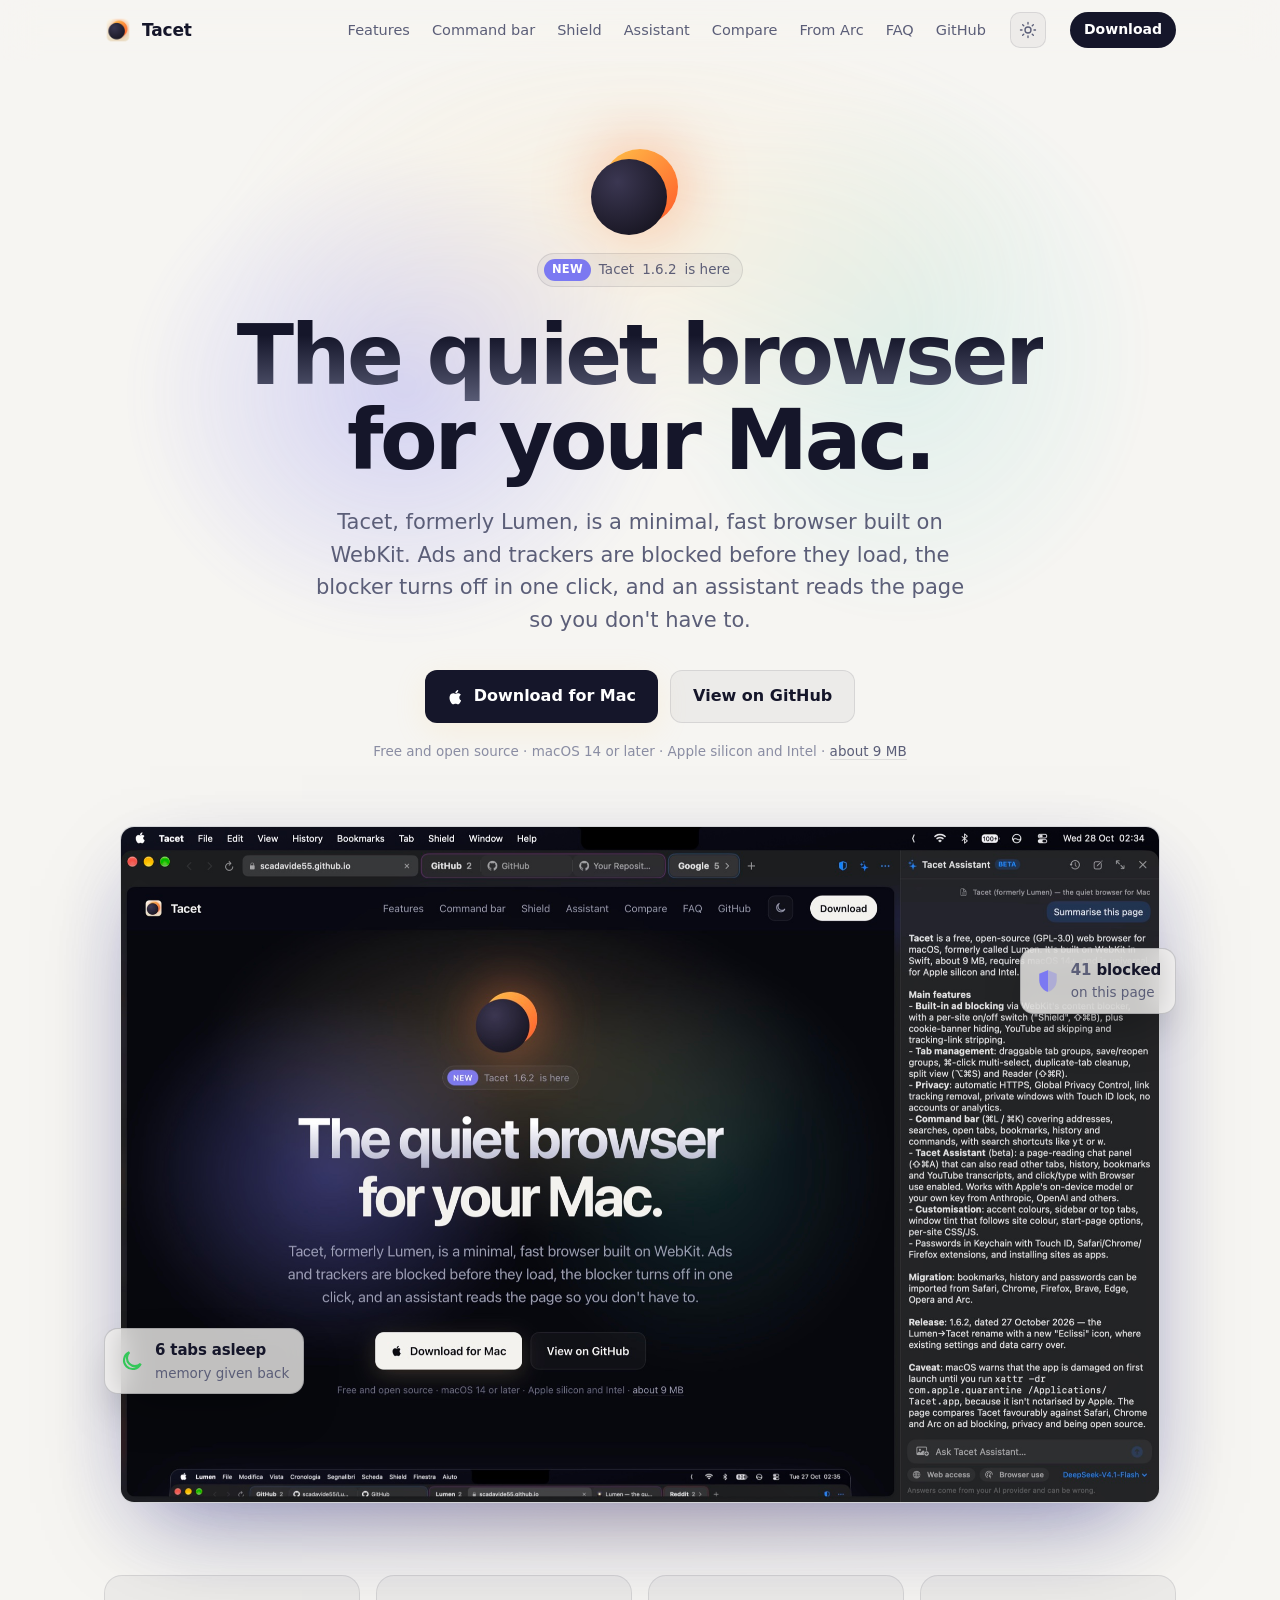
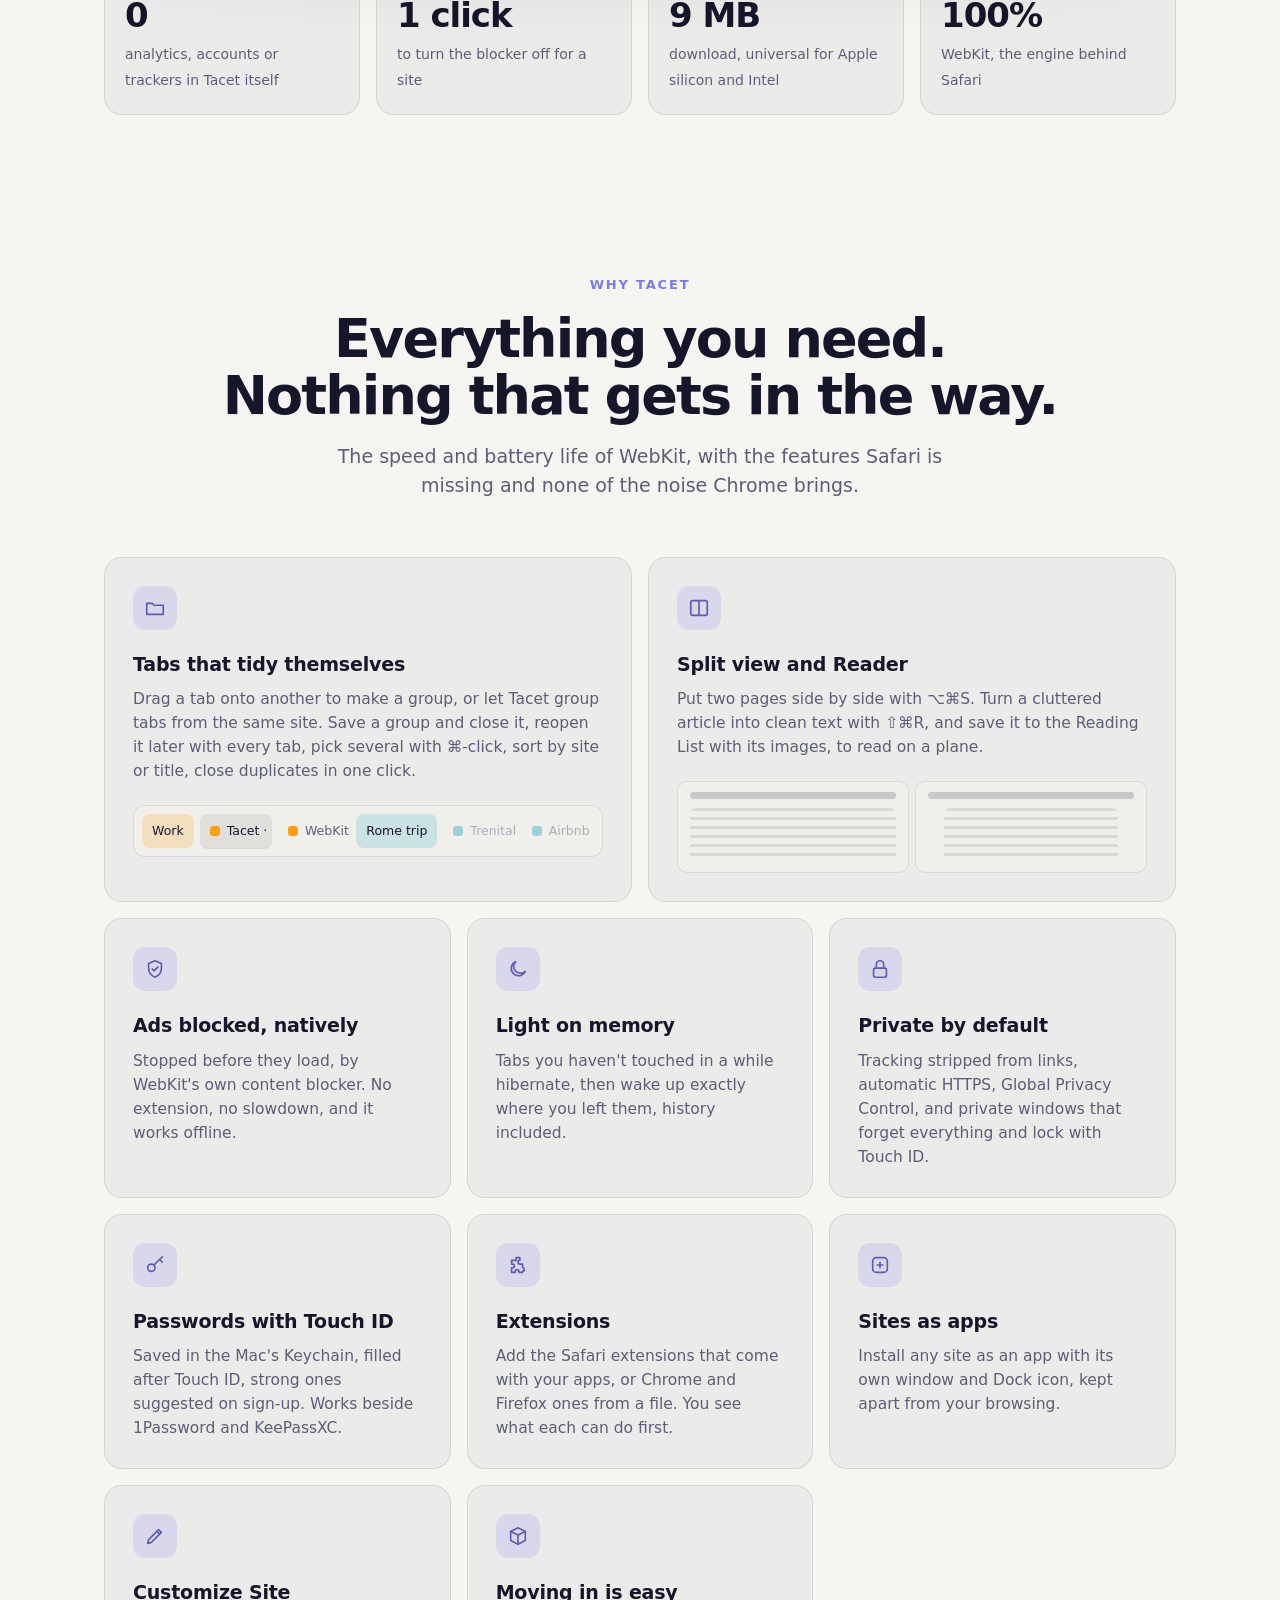
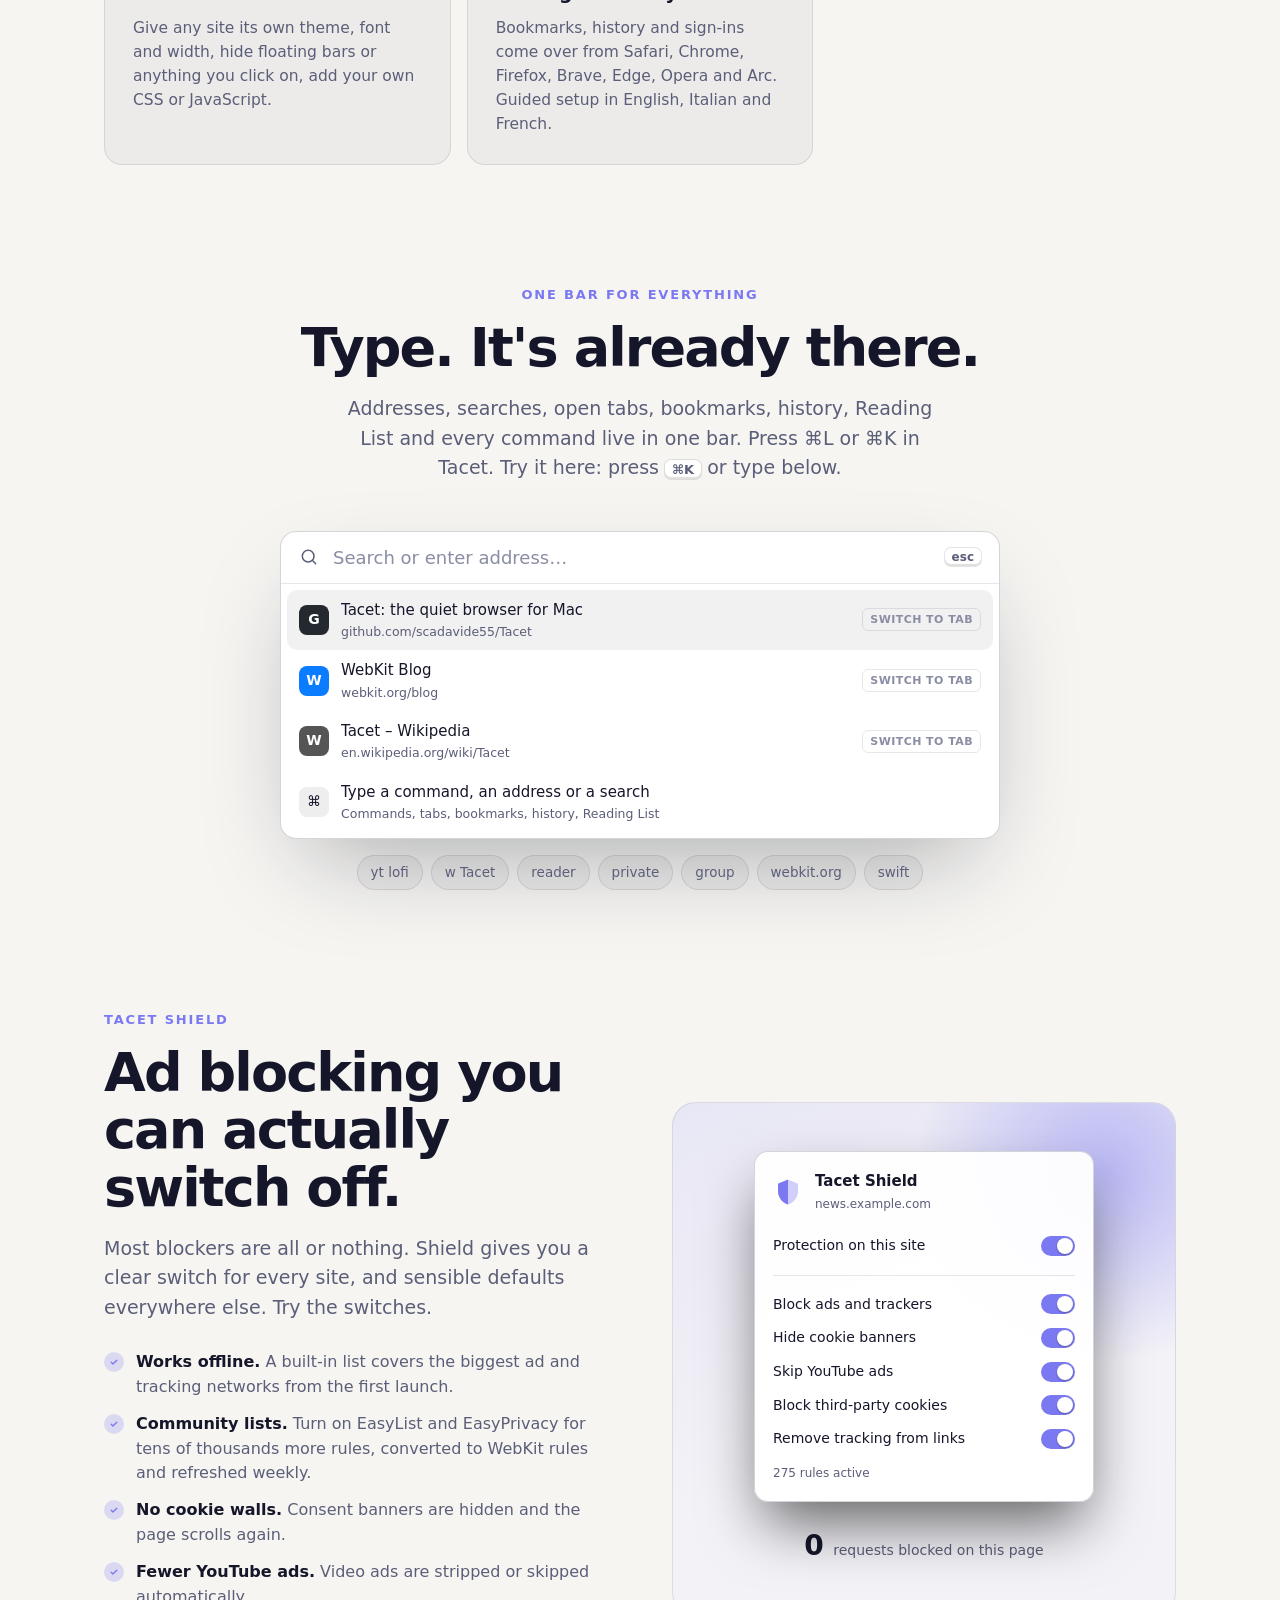
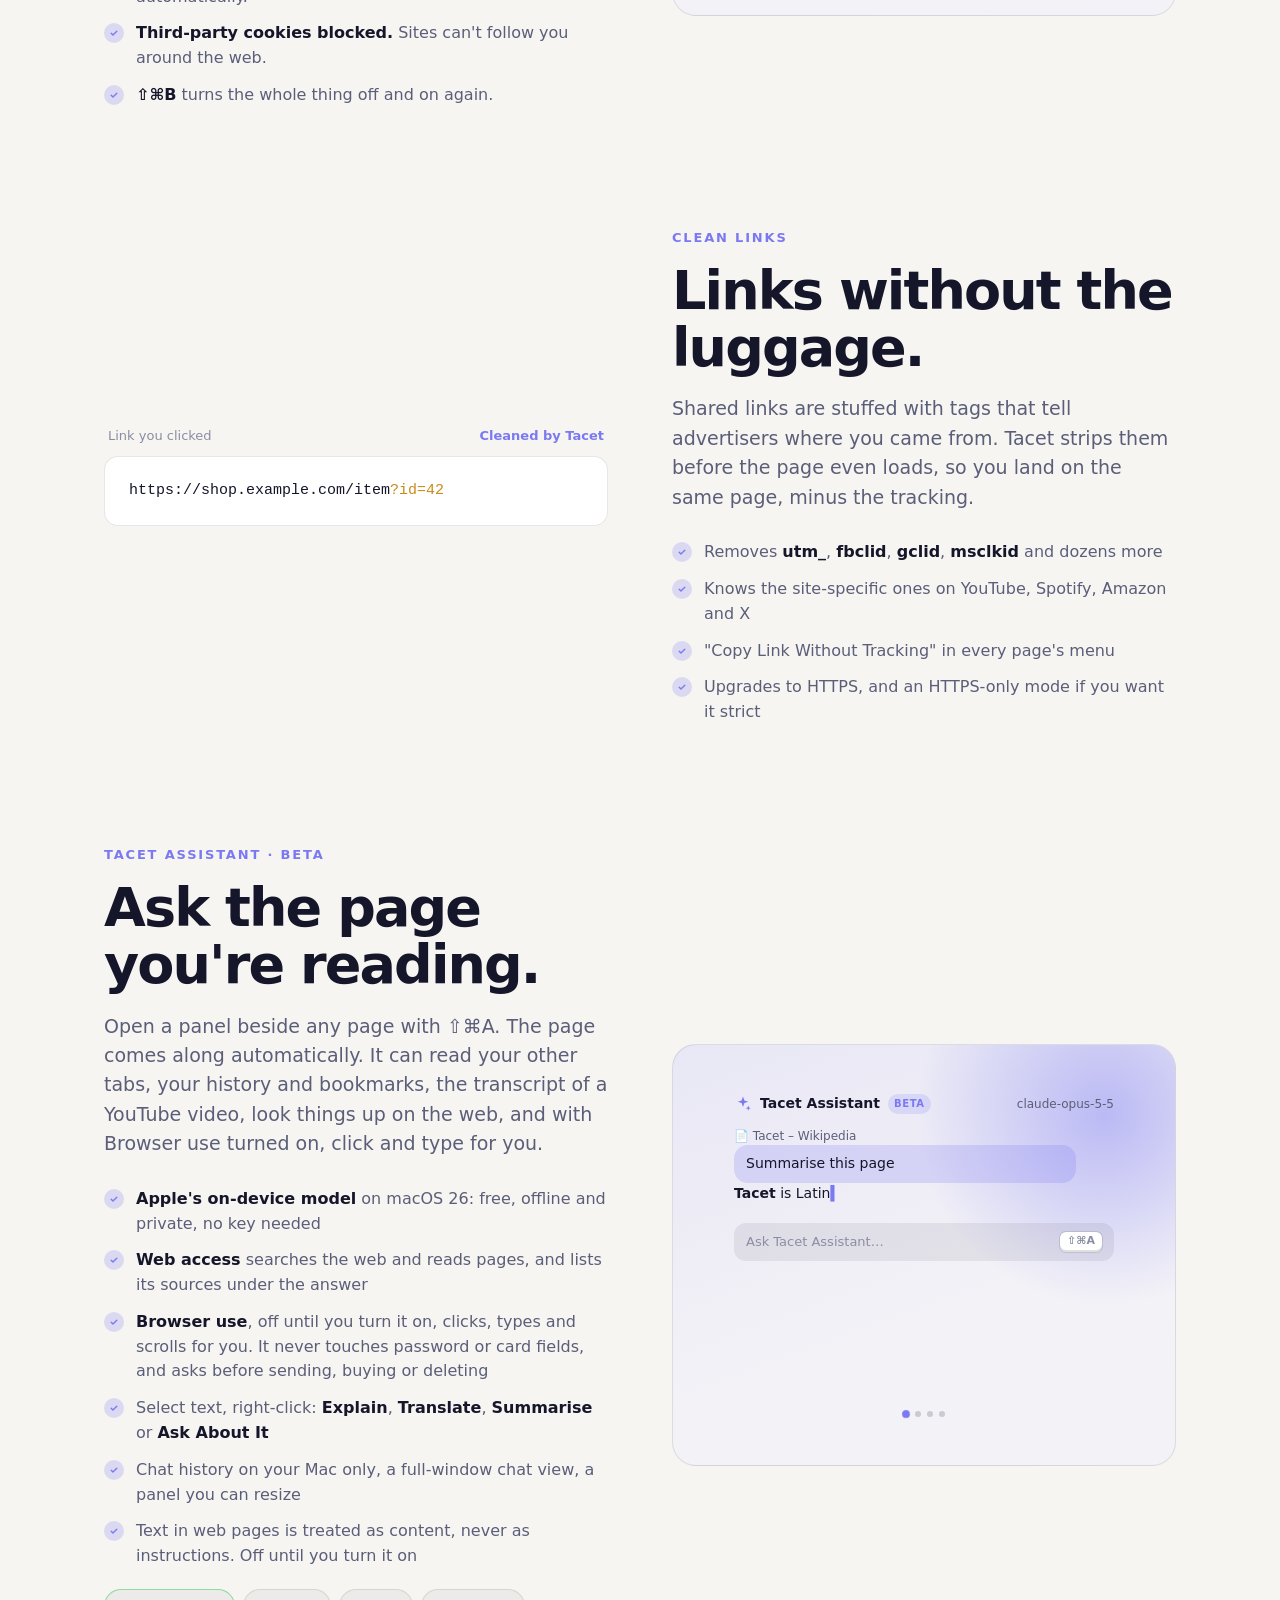
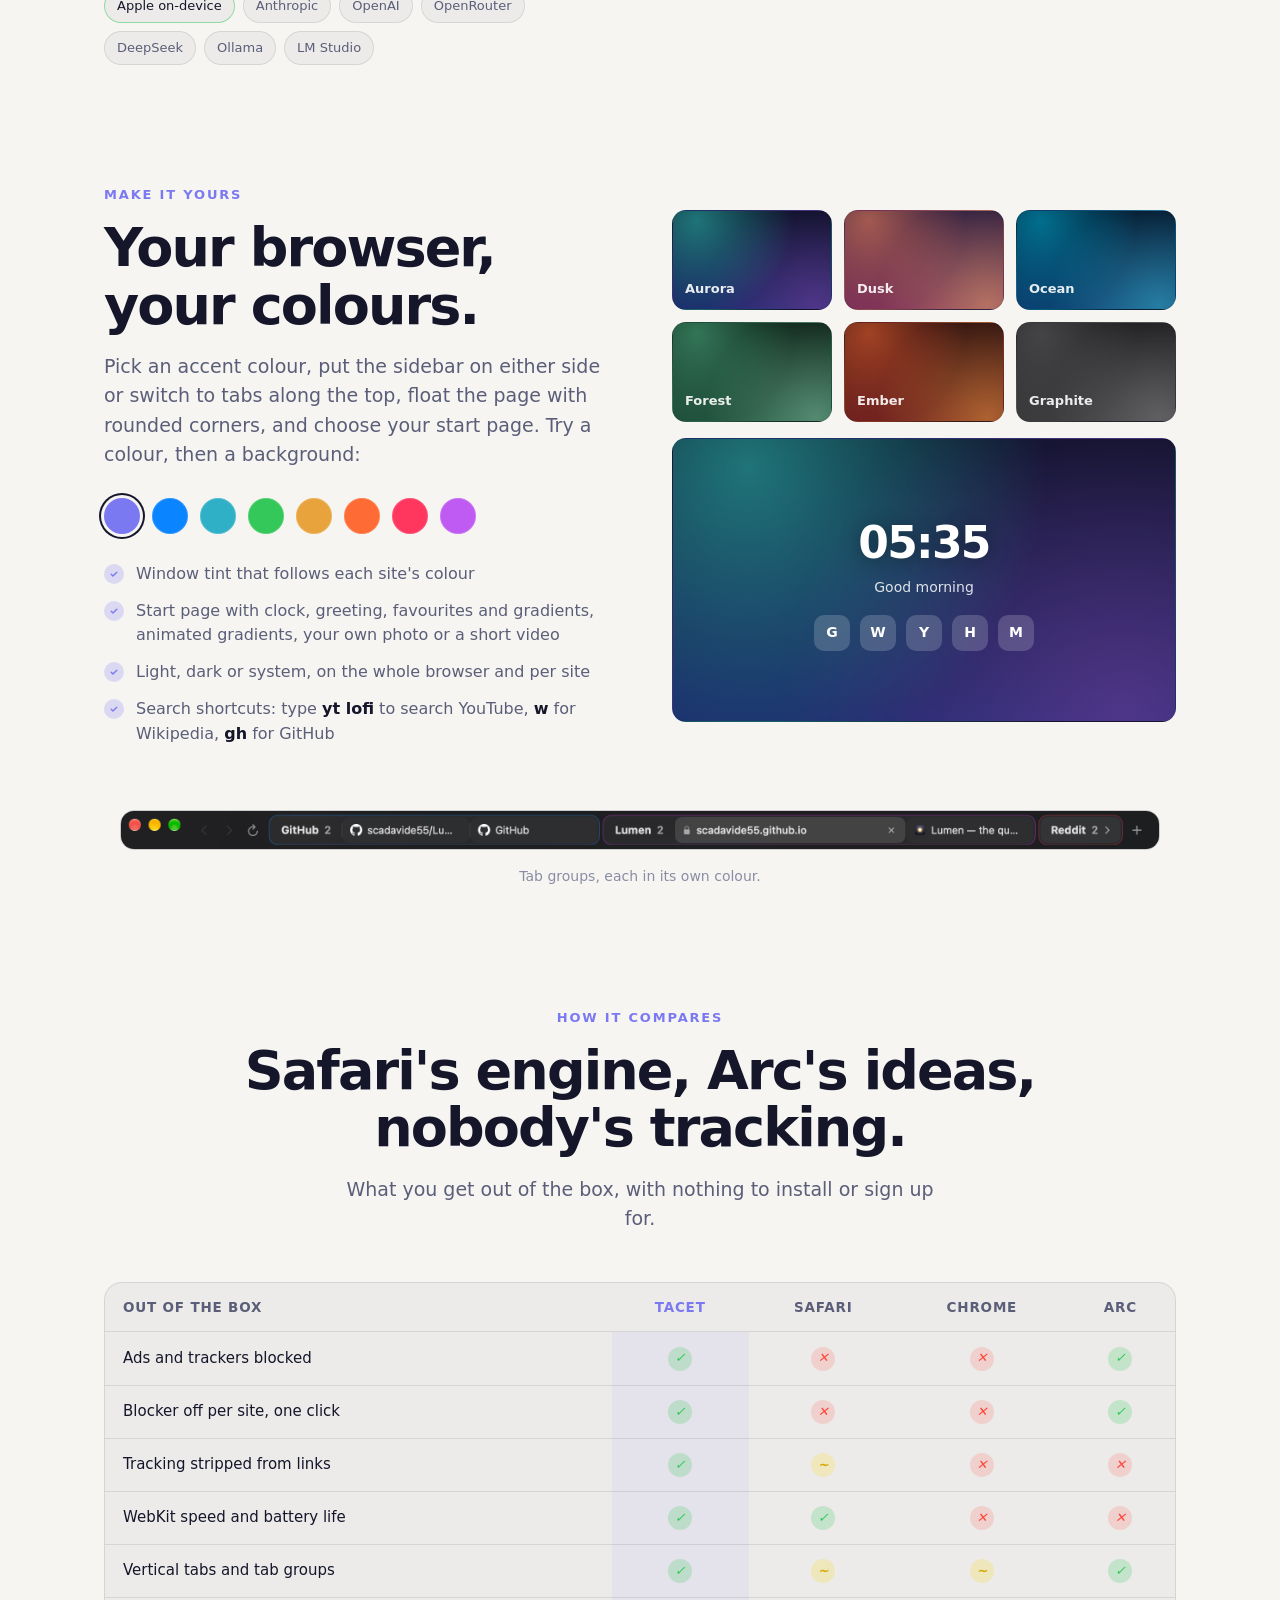
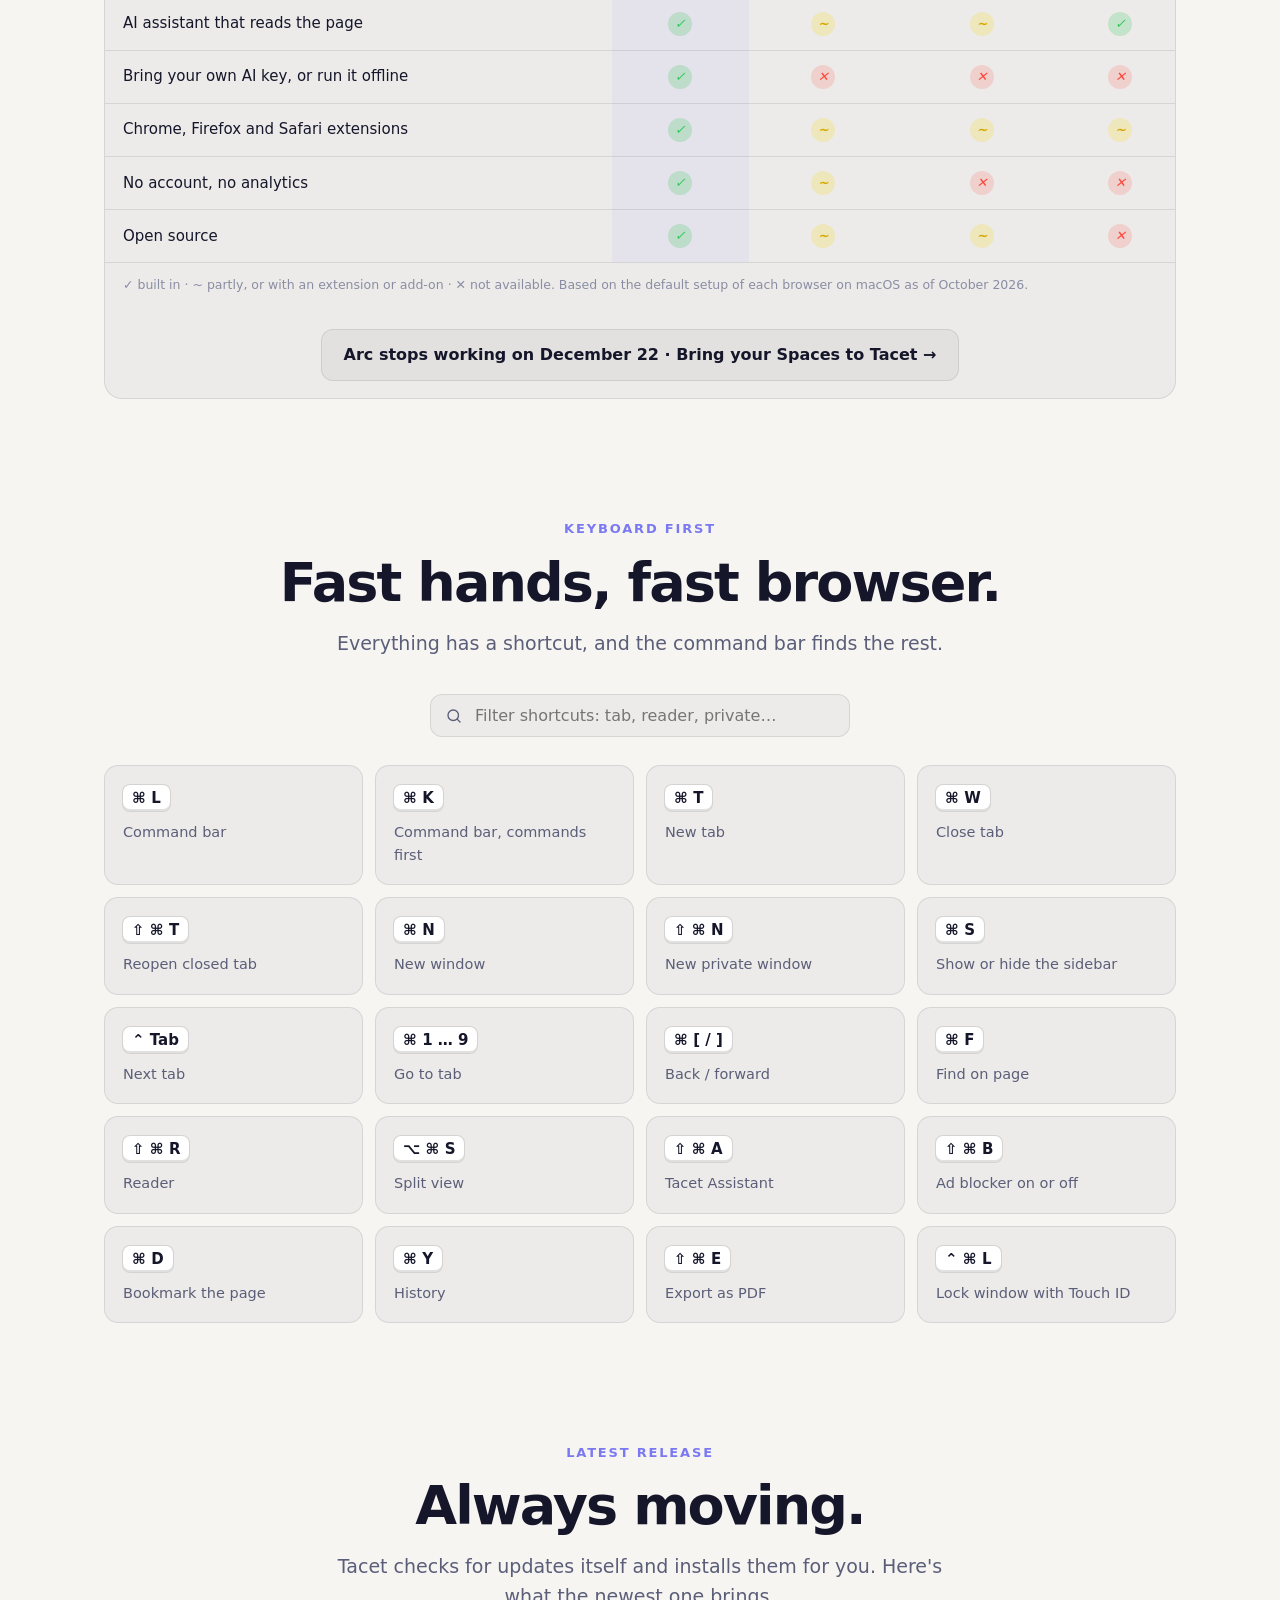
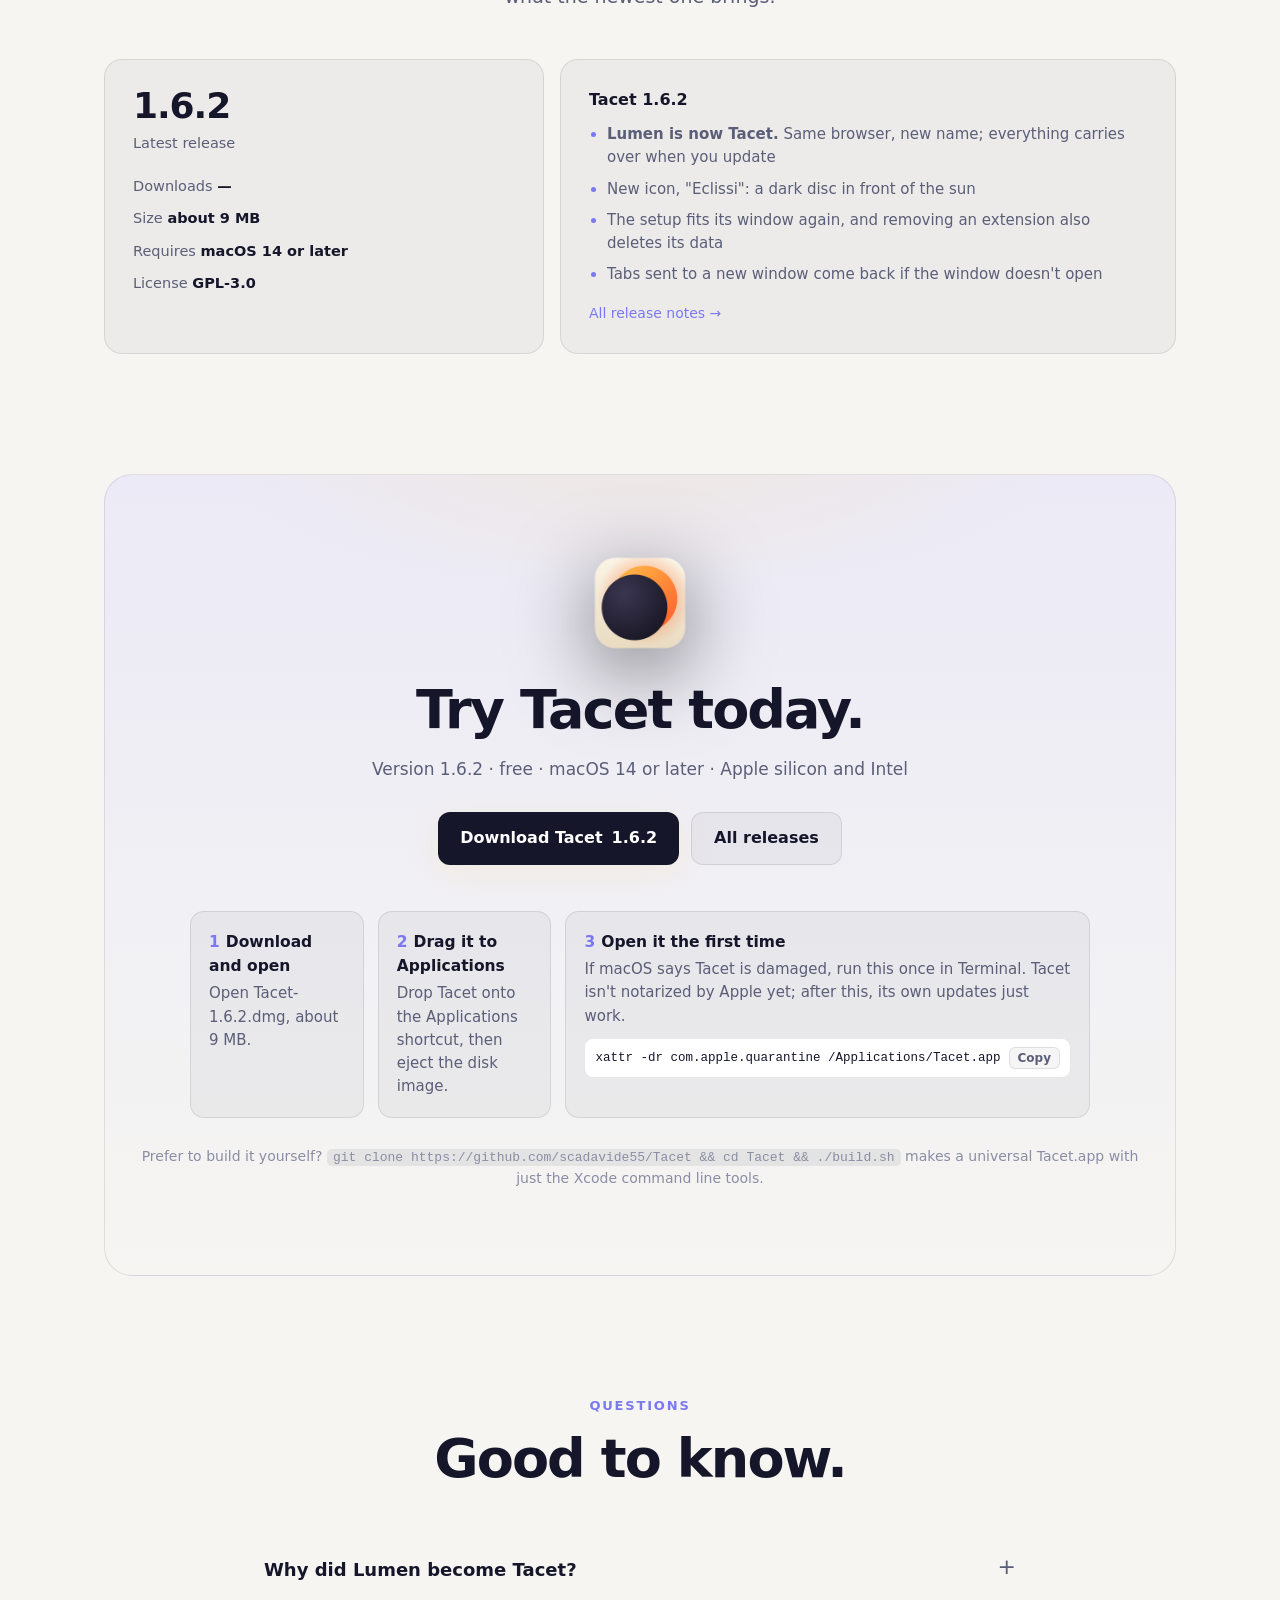
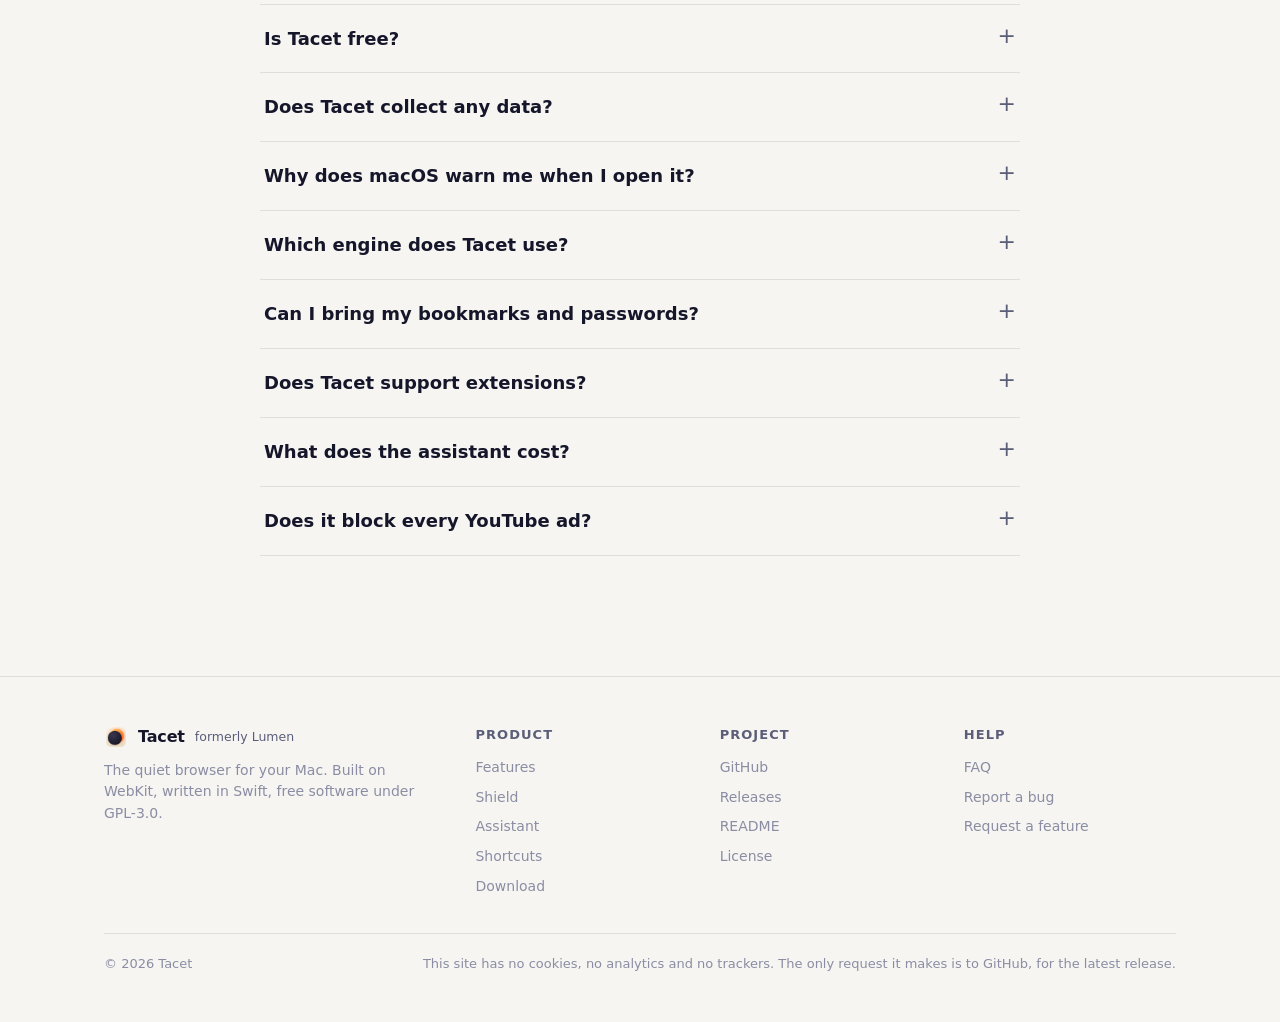
==== commit d5033606: "Site: Switch from Arc page, linked from the menu and the comparison" ====
--- a/docs/index.html
+++ b/docs/index.html
@@ -565,6 +565,7 @@
       <a href="#shield">Shield</a>
       <a href="#assistant">Assistant</a>
       <a href="#compare">Compare</a>
+      <a href="arc.html">From Arc</a>
       <a href="#faq">FAQ</a>
       <a href="https://github.com/scadavide55/Tacet">GitHub</a>
     </div>
@@ -578,7 +579,7 @@
   </div>
 </nav>
 <div class="sheet" id="sheet">
-  <a href="#features">Features</a><a href="#command">Command bar</a><a href="#shield">Shield</a><a href="#assistant">Assistant</a><a href="#compare">Compare</a><a href="#shortcuts">Shortcuts</a><a href="#faq">FAQ</a><a href="https://github.com/scadavide55/Tacet">GitHub</a>
+  <a href="#features">Features</a><a href="#command">Command bar</a><a href="#shield">Shield</a><a href="#assistant">Assistant</a><a href="#compare">Compare</a><a href="arc.html">Switch from Arc</a><a href="#shortcuts">Shortcuts</a><a href="#faq">FAQ</a><a href="https://github.com/scadavide55/Tacet">GitHub</a>
 </div>
 
 <header class="hero" id="top">
@@ -872,6 +873,7 @@
         </tbody>
       </table>
       <small>✓ built in · ~ partly, or with an extension or add-on · ✕ not available. Based on the default setup of each browser on macOS as of October 2026.</small>
+      <p class="center" style="margin-top:22px"><a class="btn ghost" href="arc.html">Arc stops working on December 22 · Bring your Spaces to Tacet →</a></p>
     </div>
   </div>
 </section>
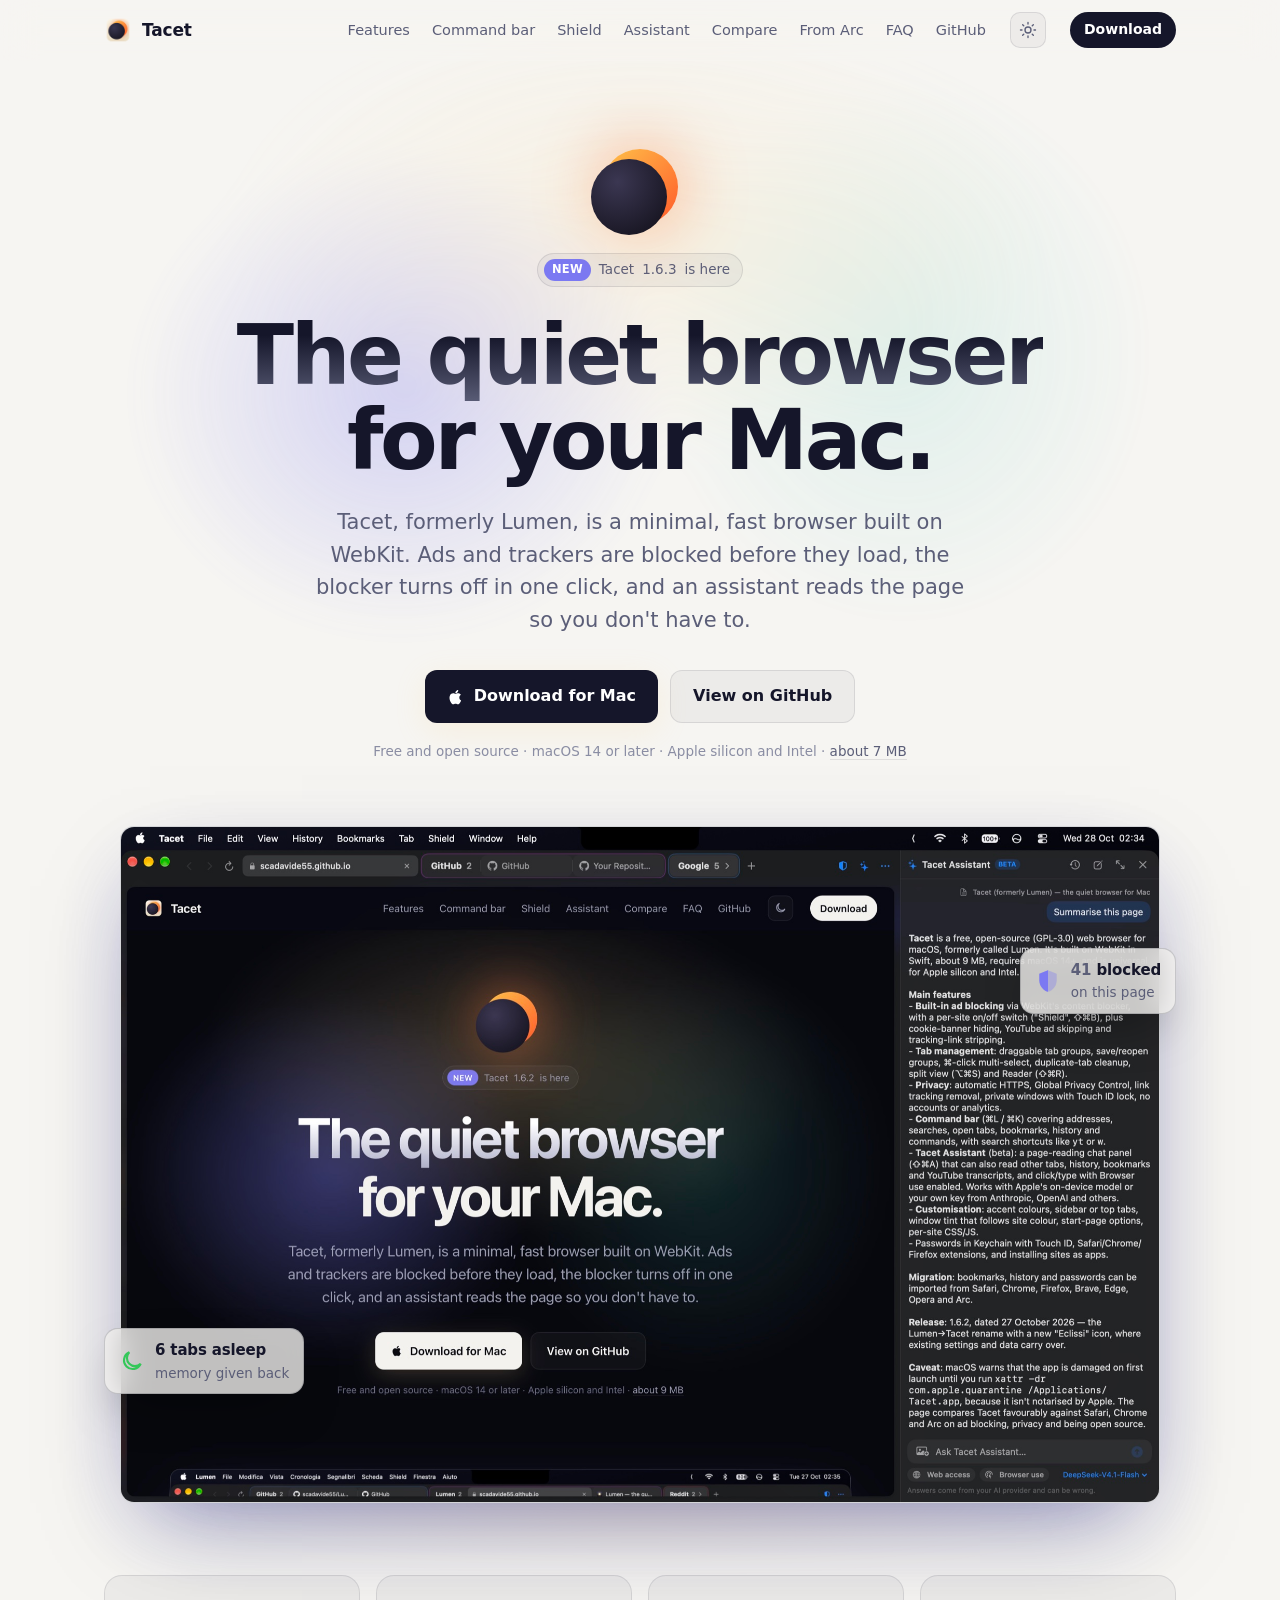
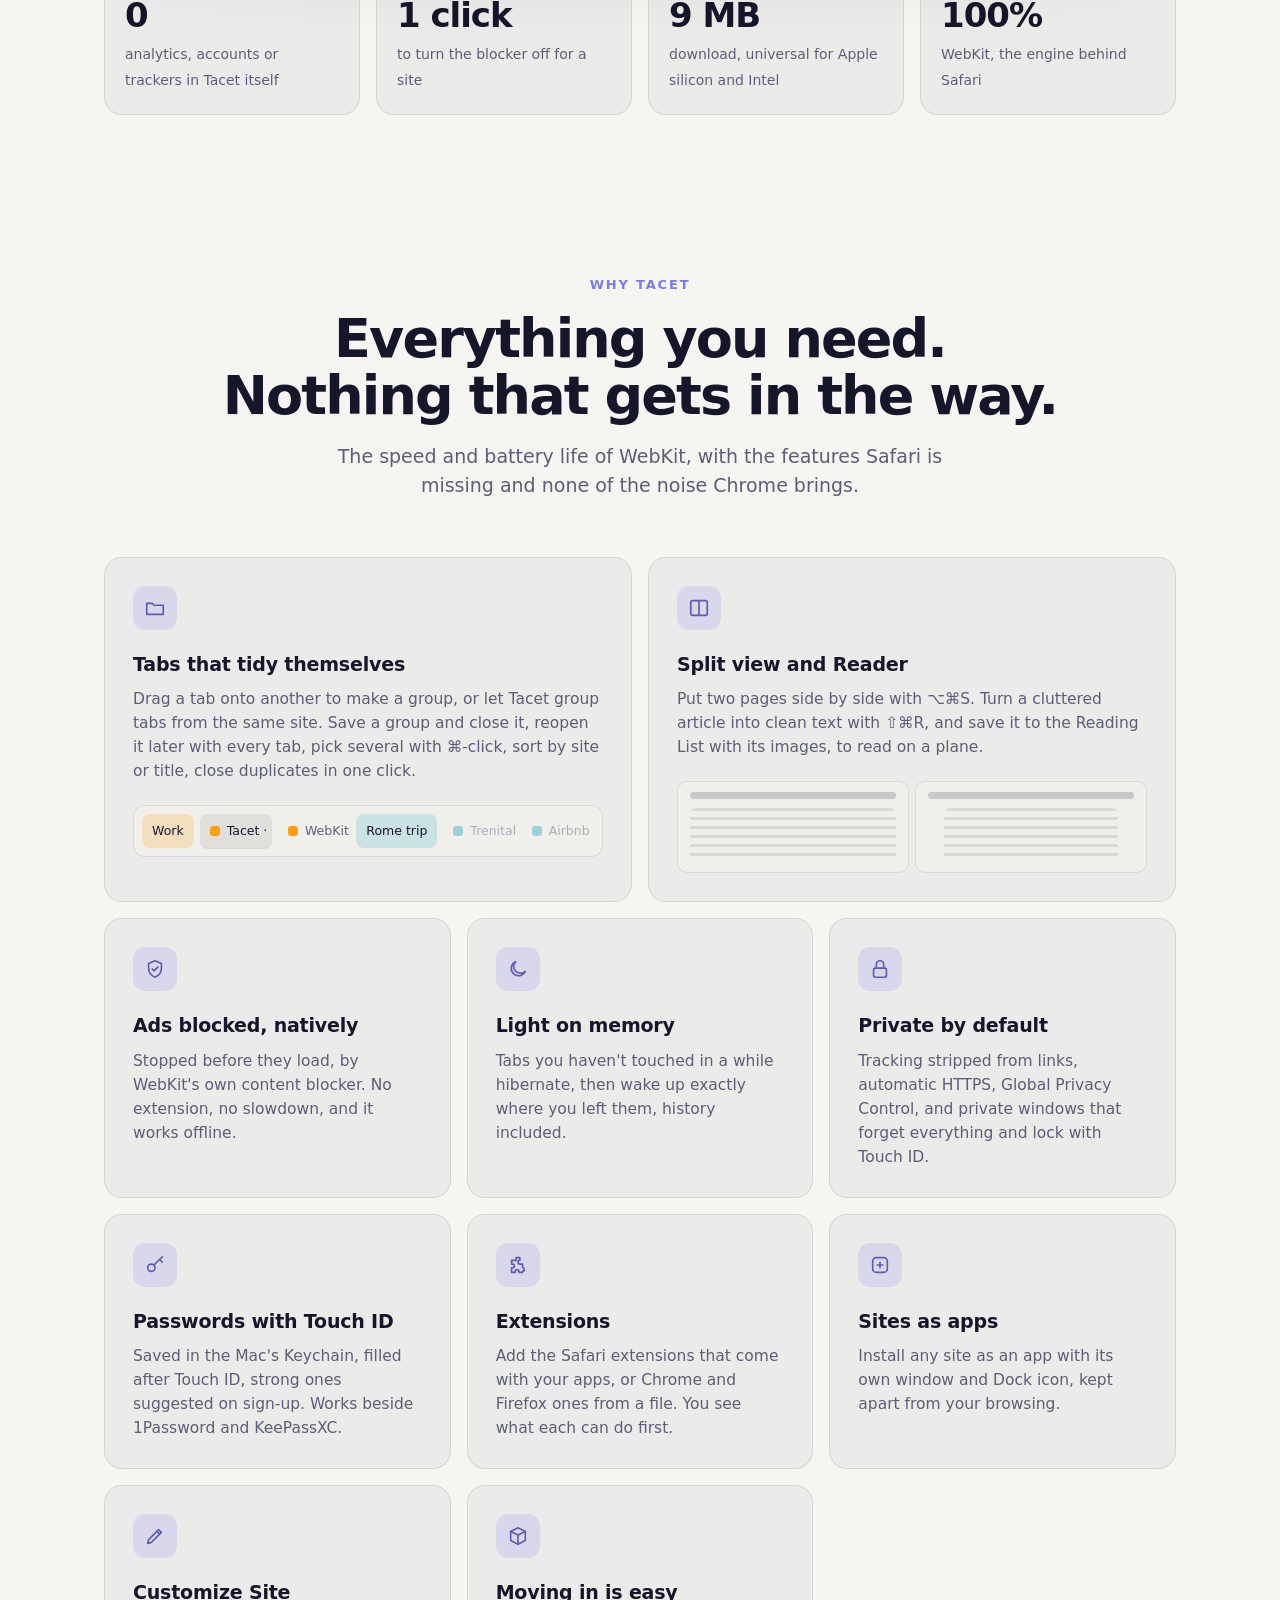
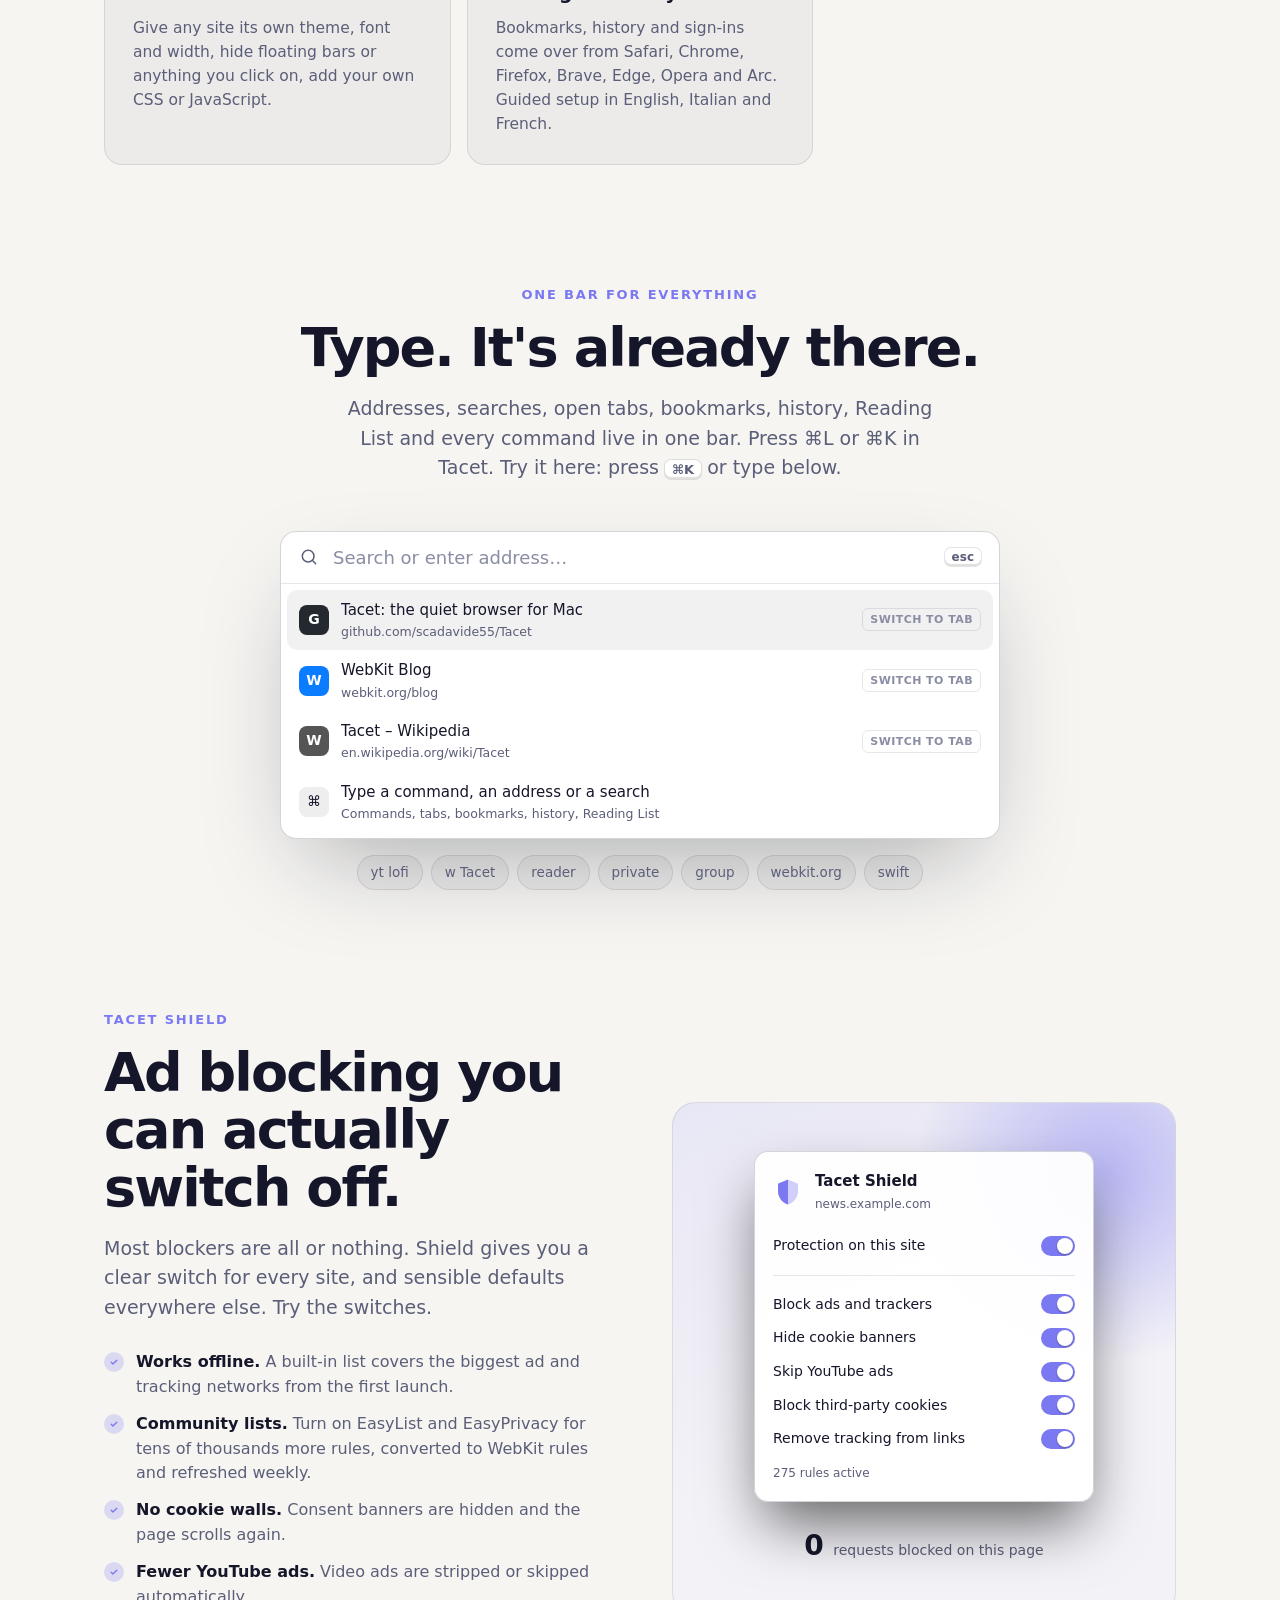
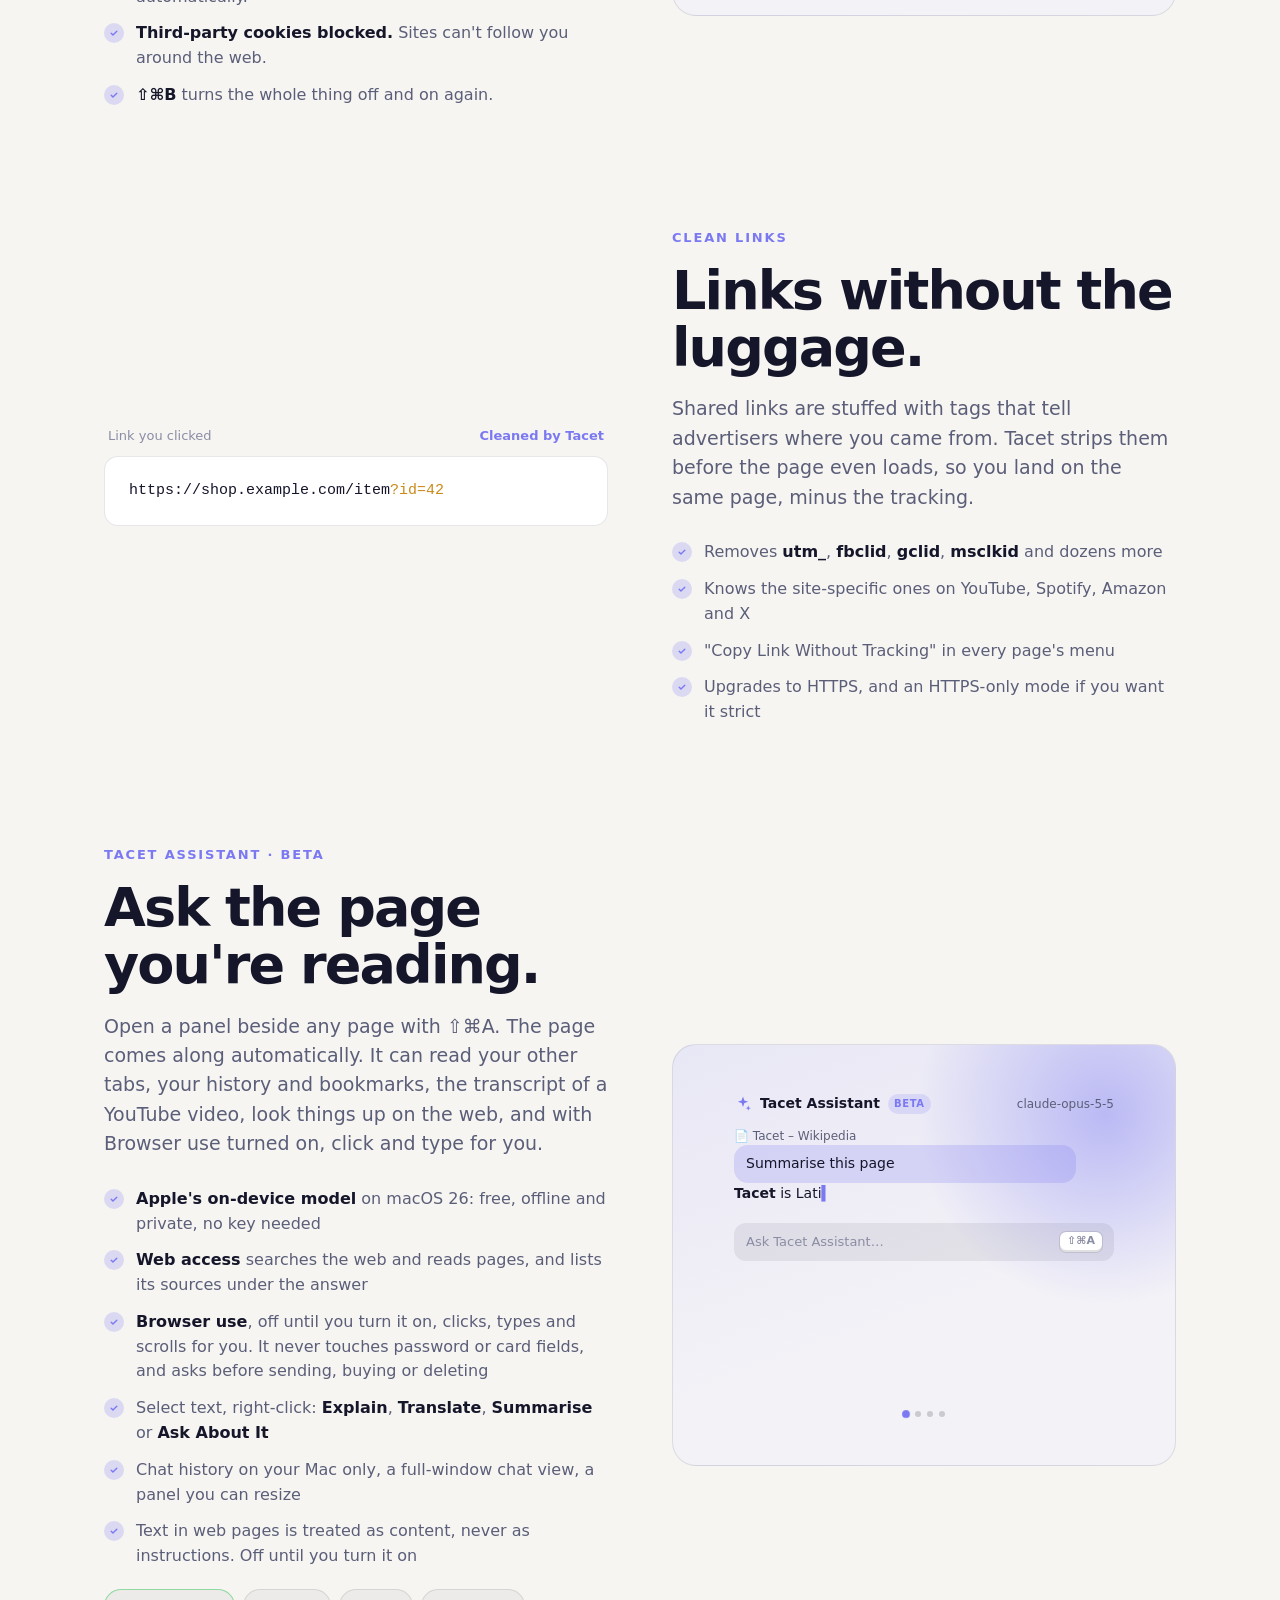
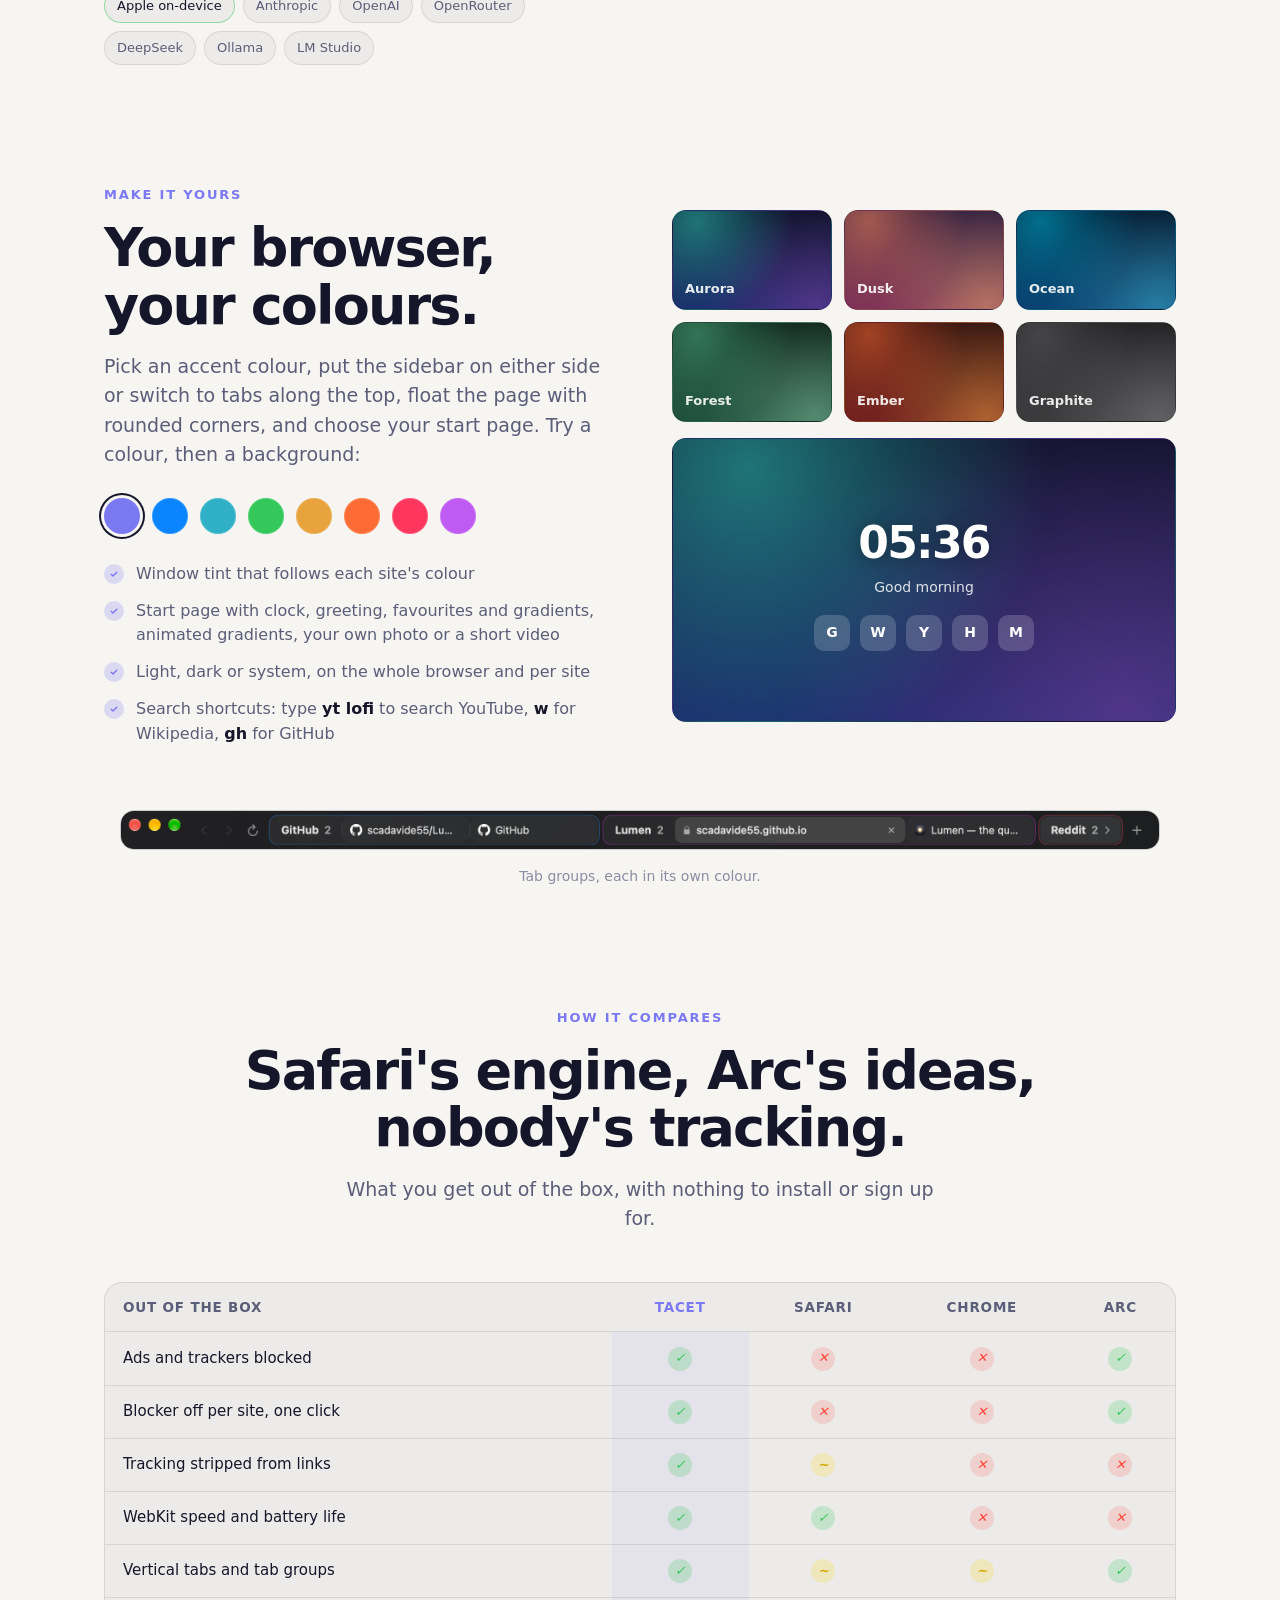
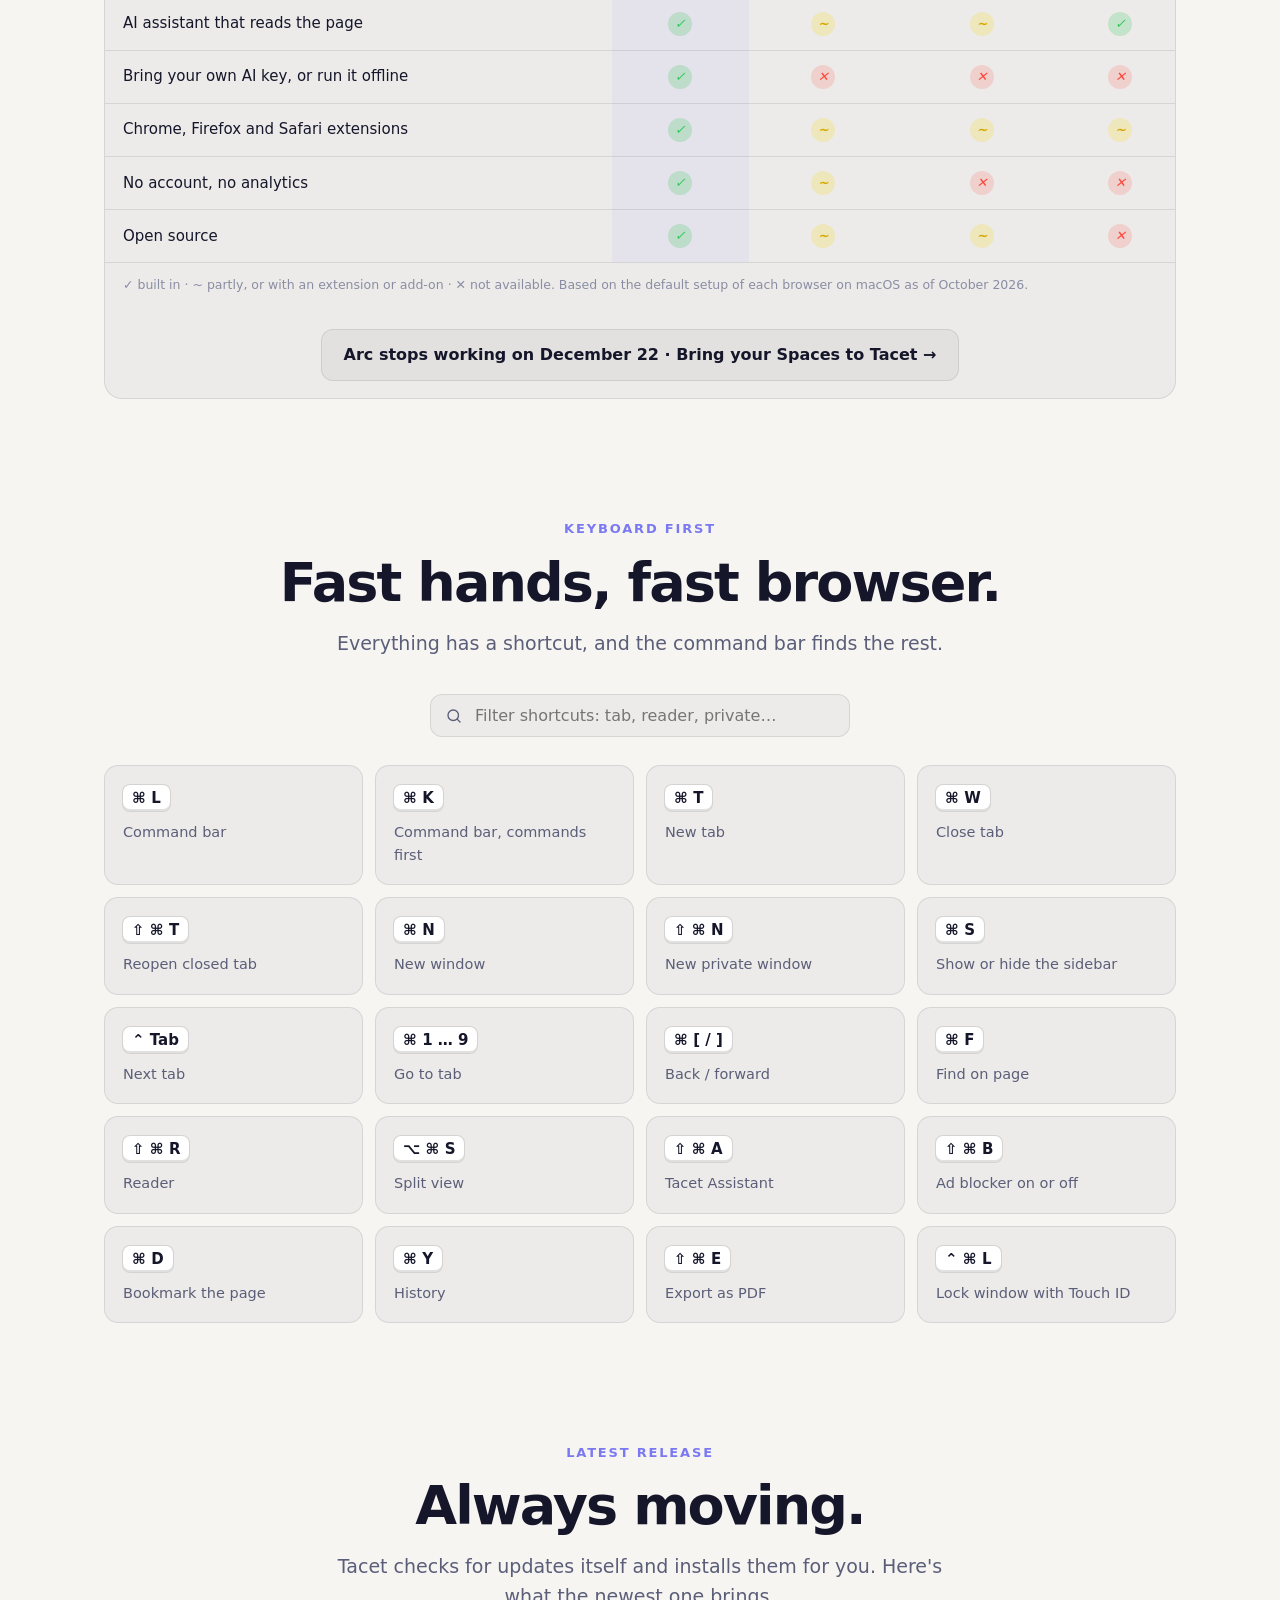
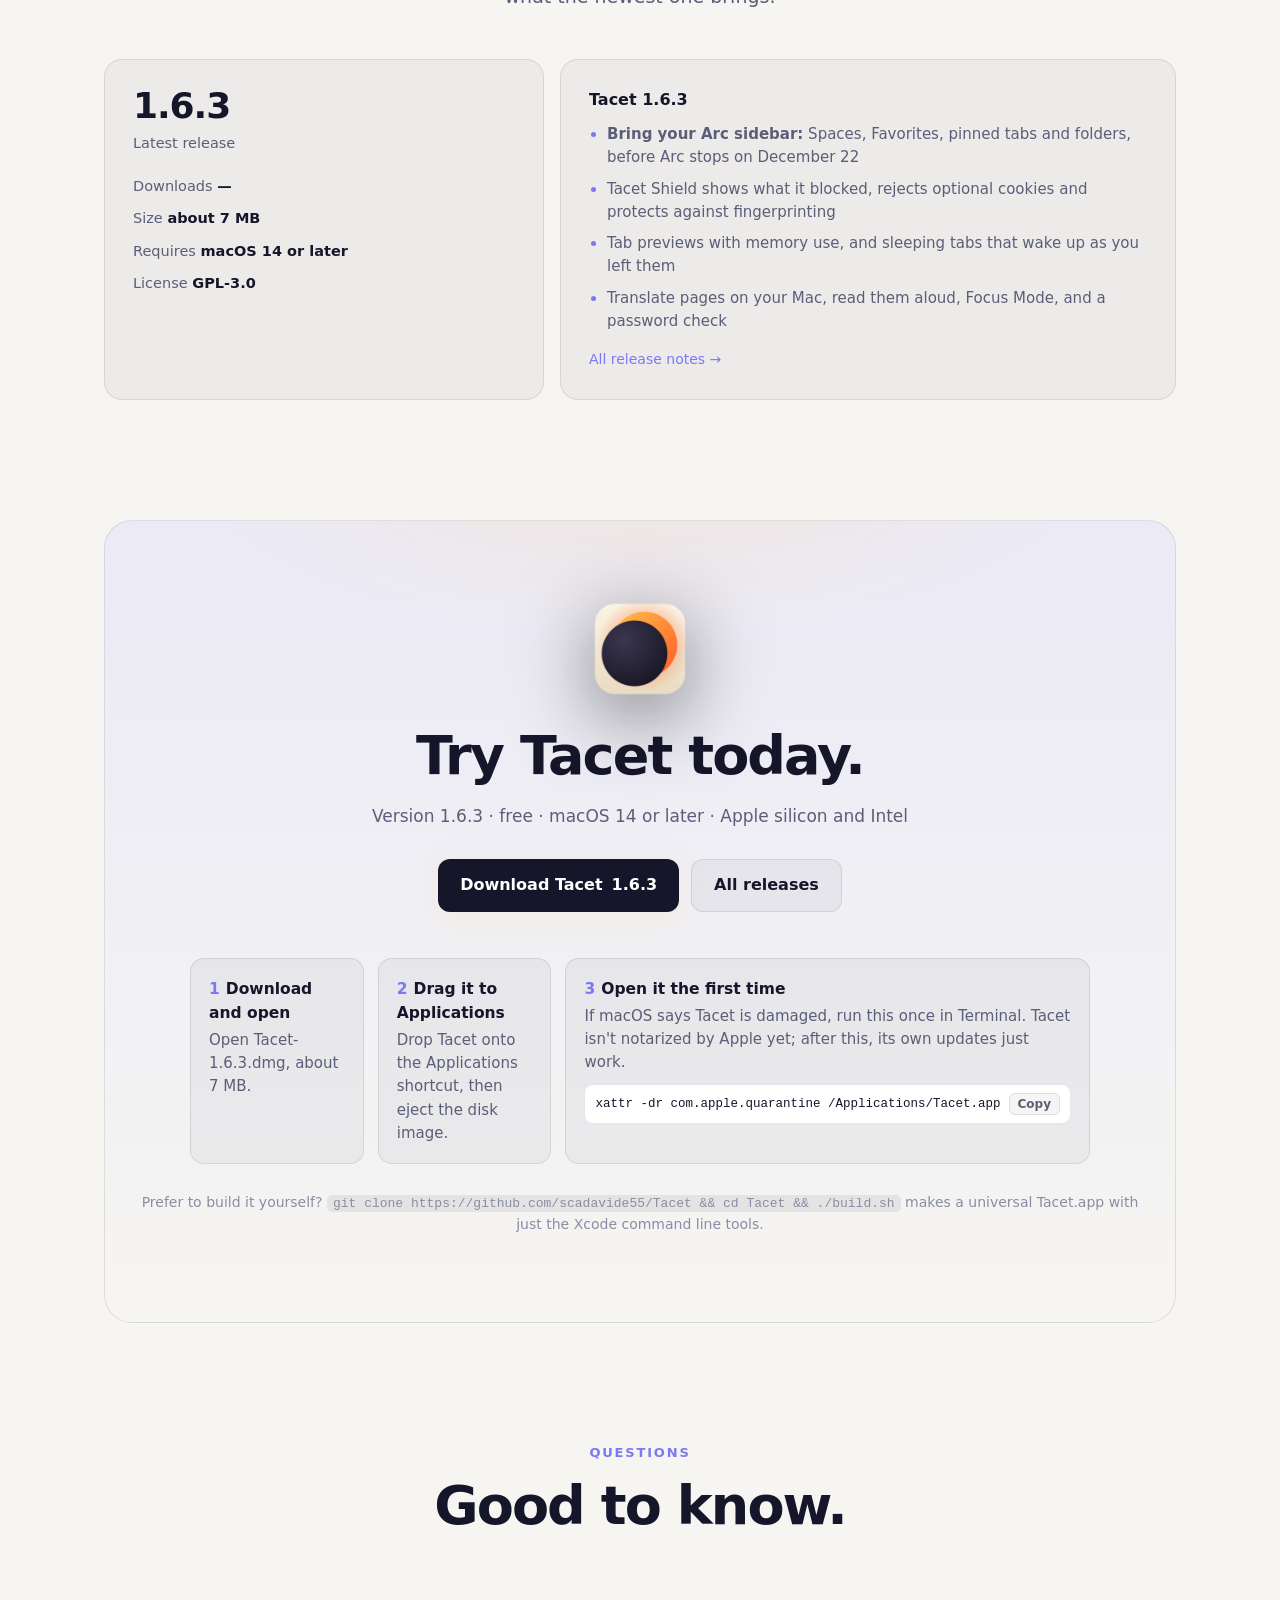
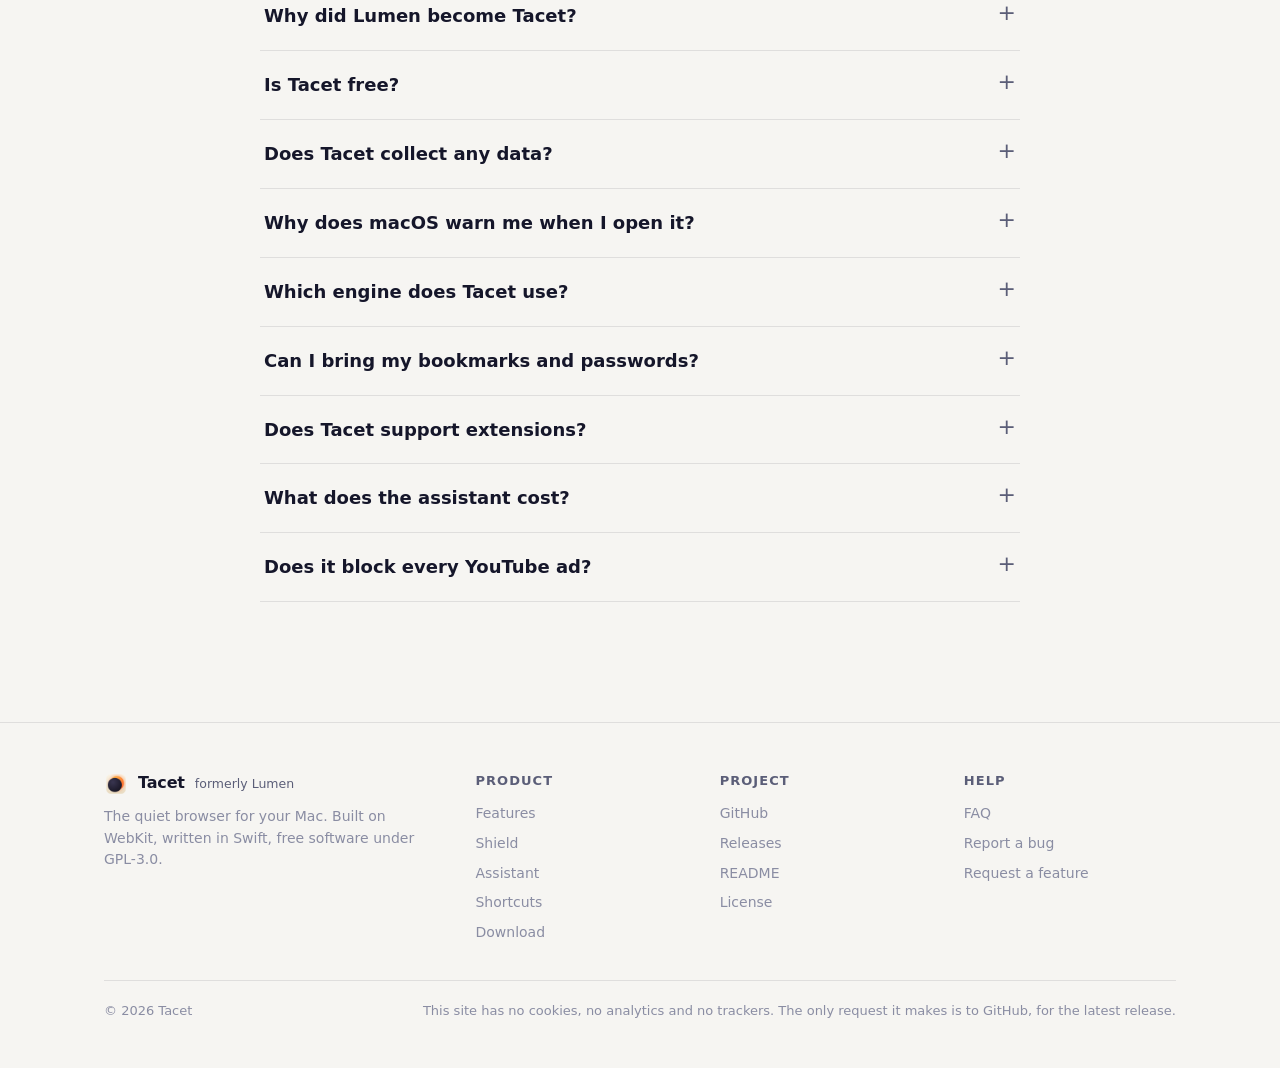
==== commit c39ee96c: "Site: download Tacet 1.6.3" ====
--- a/docs/index.html
+++ b/docs/index.html
@@ -23,10 +23,10 @@
   "name": "Tacet",
   "operatingSystem": "macOS 14 or later",
   "applicationCategory": "BrowserApplication",
-  "softwareVersion": "1.6.2",
+  "softwareVersion": "1.6.3",
   "license": "https://www.gnu.org/licenses/gpl-3.0.html",
   "offers": { "@type": "Offer", "price": "0", "priceCurrency": "USD" },
-  "downloadUrl": "https://github.com/scadavide55/Tacet/releases/download/v1.6.2/Tacet-1.6.2.dmg",
+  "downloadUrl": "https://github.com/scadavide55/Tacet/releases/download/v1.6.3/Tacet-1.6.3.dmg",
   "url": "https://scadavide55.github.io/Tacet/",
   "description": "A minimal, fast and private macOS browser built on WebKit, with a native ad blocker you can turn off in one click."
 }
@@ -585,17 +585,17 @@
 <header class="hero" id="top">
   <div class="wrap">
     <div class="orb" aria-hidden="true"></div>
-    <a class="pill" href="#release"><b>NEW</b> Tacet <span id="pill-v">1.6.2</span> is here</a>
+    <a class="pill" href="#release"><b>NEW</b> Tacet <span id="pill-v">1.6.3</span> is here</a>
     <h1><span class="soft">The quiet browser</span><br>for your Mac.</h1>
     <p class="lead">Tacet, formerly Lumen, is a minimal, fast browser built on WebKit. Ads and trackers are blocked before they load, the blocker turns off in one click, and an assistant reads the page so you don't have to.</p>
     <div class="cta">
-      <a class="btn primary" id="dl-top" href="https://github.com/scadavide55/Tacet/releases/download/v1.6.2/Tacet-1.6.2.dmg">
+      <a class="btn primary" id="dl-top" href="https://github.com/scadavide55/Tacet/releases/download/v1.6.3/Tacet-1.6.3.dmg">
         <svg viewBox="0 0 24 24" fill="currentColor" aria-hidden="true"><path d="M16.4 12.6c0-2.4 2-3.6 2.1-3.7-1.1-1.7-2.9-1.9-3.5-1.9-1.5-.2-2.9.9-3.7.9-.8 0-1.9-.9-3.2-.8-1.6 0-3.1 1-4 2.4-1.7 3-.4 7.4 1.2 9.8.8 1.2 1.8 2.5 3 2.4 1.2 0 1.7-.8 3.1-.8s1.9.8 3.2.8c1.3 0 2.1-1.2 2.9-2.4.9-1.4 1.3-2.7 1.3-2.8-.1 0-2.5-1-2.4-3.9zM14 5.5c.7-.8 1.1-1.9 1-3-1 0-2.1.7-2.8 1.5-.6.7-1.2 1.8-1 2.9 1.1.1 2.1-.6 2.8-1.4z"/></svg>
         Download for Mac
       </a>
       <a class="btn ghost" href="https://github.com/scadavide55/Tacet">View on GitHub</a>
     </div>
-    <p class="fine">Free and open source · macOS 14 or later · Apple silicon and Intel · <a href="#download">about 9 MB</a></p>
+    <p class="fine">Free and open source · macOS 14 or later · Apple silicon and Intel · <a href="#download">about 7 MB</a></p>
     <figure class="shot" id="shot">
       <div class="frame"><img src="assets/screenshot.jpg" width="2000" height="1300" alt="Tacet with its website open and Tacet Assistant summarising the page" fetchpriority="high"></div>
       <div class="chip c1" aria-hidden="true">
@@ -924,22 +924,22 @@
     </div>
     <div class="release reveal">
       <div class="relcard">
-        <div class="v" id="rel-v">1.6.2</div>
+        <div class="v" id="rel-v">1.6.3</div>
         <div class="d" id="rel-d">Latest release</div>
         <div class="meta">
           <div>Downloads <b id="rel-dl">—</b></div>
-          <div>Size <b id="rel-size">about 9 MB</b></div>
+          <div>Size <b id="rel-size">about 7 MB</b></div>
           <div>Requires <b>macOS 14 or later</b></div>
           <div>License <b>GPL-3.0</b></div>
         </div>
       </div>
       <div class="relcard relnotes" id="rel-notes">
-        <h4>Tacet 1.6.2</h4>
+        <h4>Tacet 1.6.3</h4>
         <ul>
-          <li><b>Lumen is now Tacet.</b> Same browser, new name; everything carries over when you update</li>
-          <li>New icon, "Eclissi": a dark disc in front of the sun</li>
-          <li>The setup fits its window again, and removing an extension also deletes its data</li>
-          <li>Tabs sent to a new window come back if the window doesn't open</li>
+          <li><b>Bring your Arc sidebar:</b> Spaces, Favorites, pinned tabs and folders, before Arc stops on December 22</li>
+          <li>Tacet Shield shows what it blocked, rejects optional cookies and protects against fingerprinting</li>
+          <li>Tab previews with memory use, and sleeping tabs that wake up as you left them</li>
+          <li>Translate pages on your Mac, read them aloud, Focus Mode, and a password check</li>
         </ul>
         <a class="more" href="https://github.com/scadavide55/Tacet/releases">All release notes →</a>
       </div>
@@ -952,13 +952,13 @@
     <div class="download reveal">
       <img src="assets/icon.png" alt="Tacet app icon" width="112" height="112">
       <h2>Try Tacet today.</h2>
-      <p class="version">Version <span id="dl-v">1.6.2</span> · free · macOS 14 or later · Apple silicon and Intel</p>
+      <p class="version">Version <span id="dl-v">1.6.3</span> · free · macOS 14 or later · Apple silicon and Intel</p>
       <div class="cta">
-        <a class="btn primary" id="dl-main" href="https://github.com/scadavide55/Tacet/releases/download/v1.6.2/Tacet-1.6.2.dmg">Download Tacet <span id="dl-v2">1.6.2</span></a>
+        <a class="btn primary" id="dl-main" href="https://github.com/scadavide55/Tacet/releases/download/v1.6.3/Tacet-1.6.3.dmg">Download Tacet <span id="dl-v2">1.6.3</span></a>
         <a class="btn ghost" href="https://github.com/scadavide55/Tacet/releases">All releases</a>
       </div>
       <div class="steps">
-        <div class="step"><b><i>1</i>Download and open</b>Open <span id="dl-name">Tacet-1.6.2.dmg</span>, about 9 MB.</div>
+        <div class="step"><b><i>1</i>Download and open</b>Open <span id="dl-name">Tacet-1.6.3.dmg</span>, about 7 MB.</div>
         <div class="step"><b><i>2</i>Drag it to Applications</b>Drop Tacet onto the Applications shortcut, then eject the disk image.</div>
         <div class="step"><b><i>3</i>Open it the first time</b>If macOS says Tacet is damaged, run this once in Terminal. Tacet isn't notarized by Apple yet; after this, its own updates just work.
           <div class="copy"><span>xattr -dr com.apple.quarantine /Applications/Tacet.app</span><button id="copy-btn" type="button">Copy</button></div>
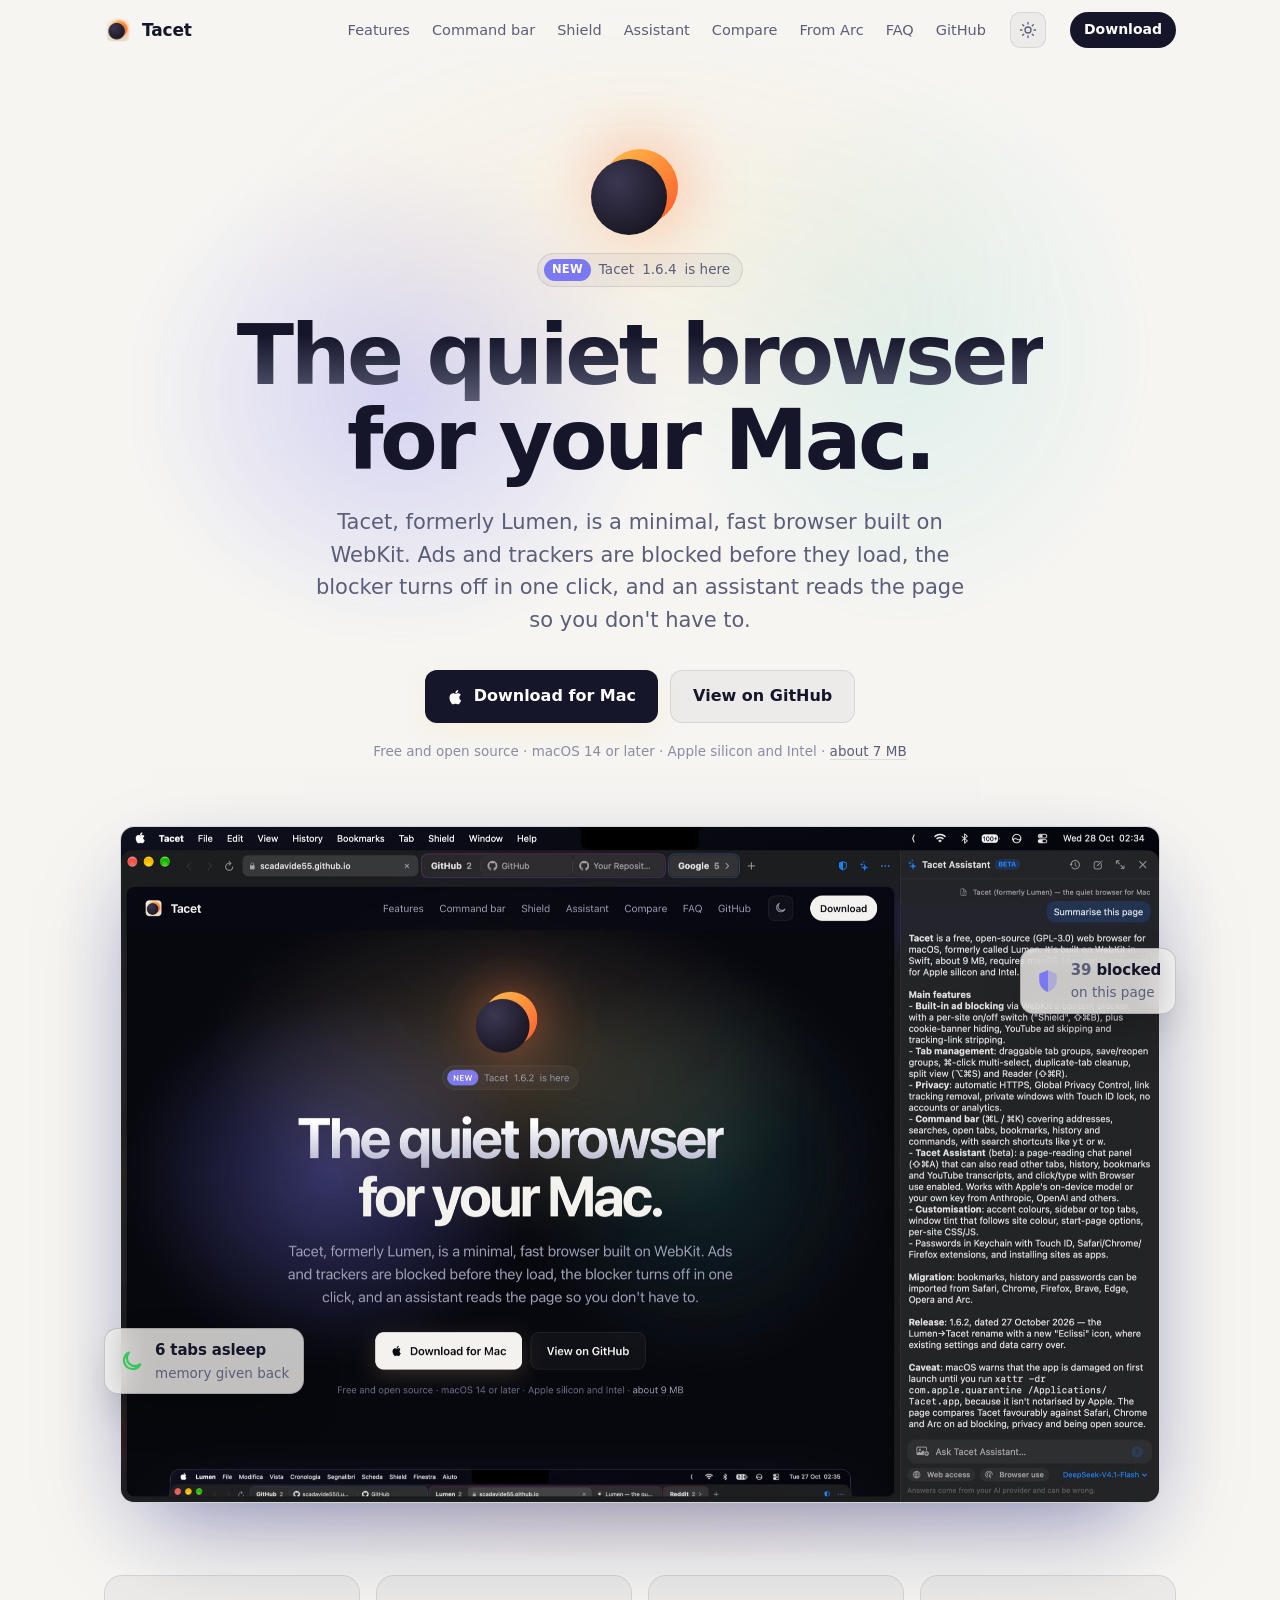
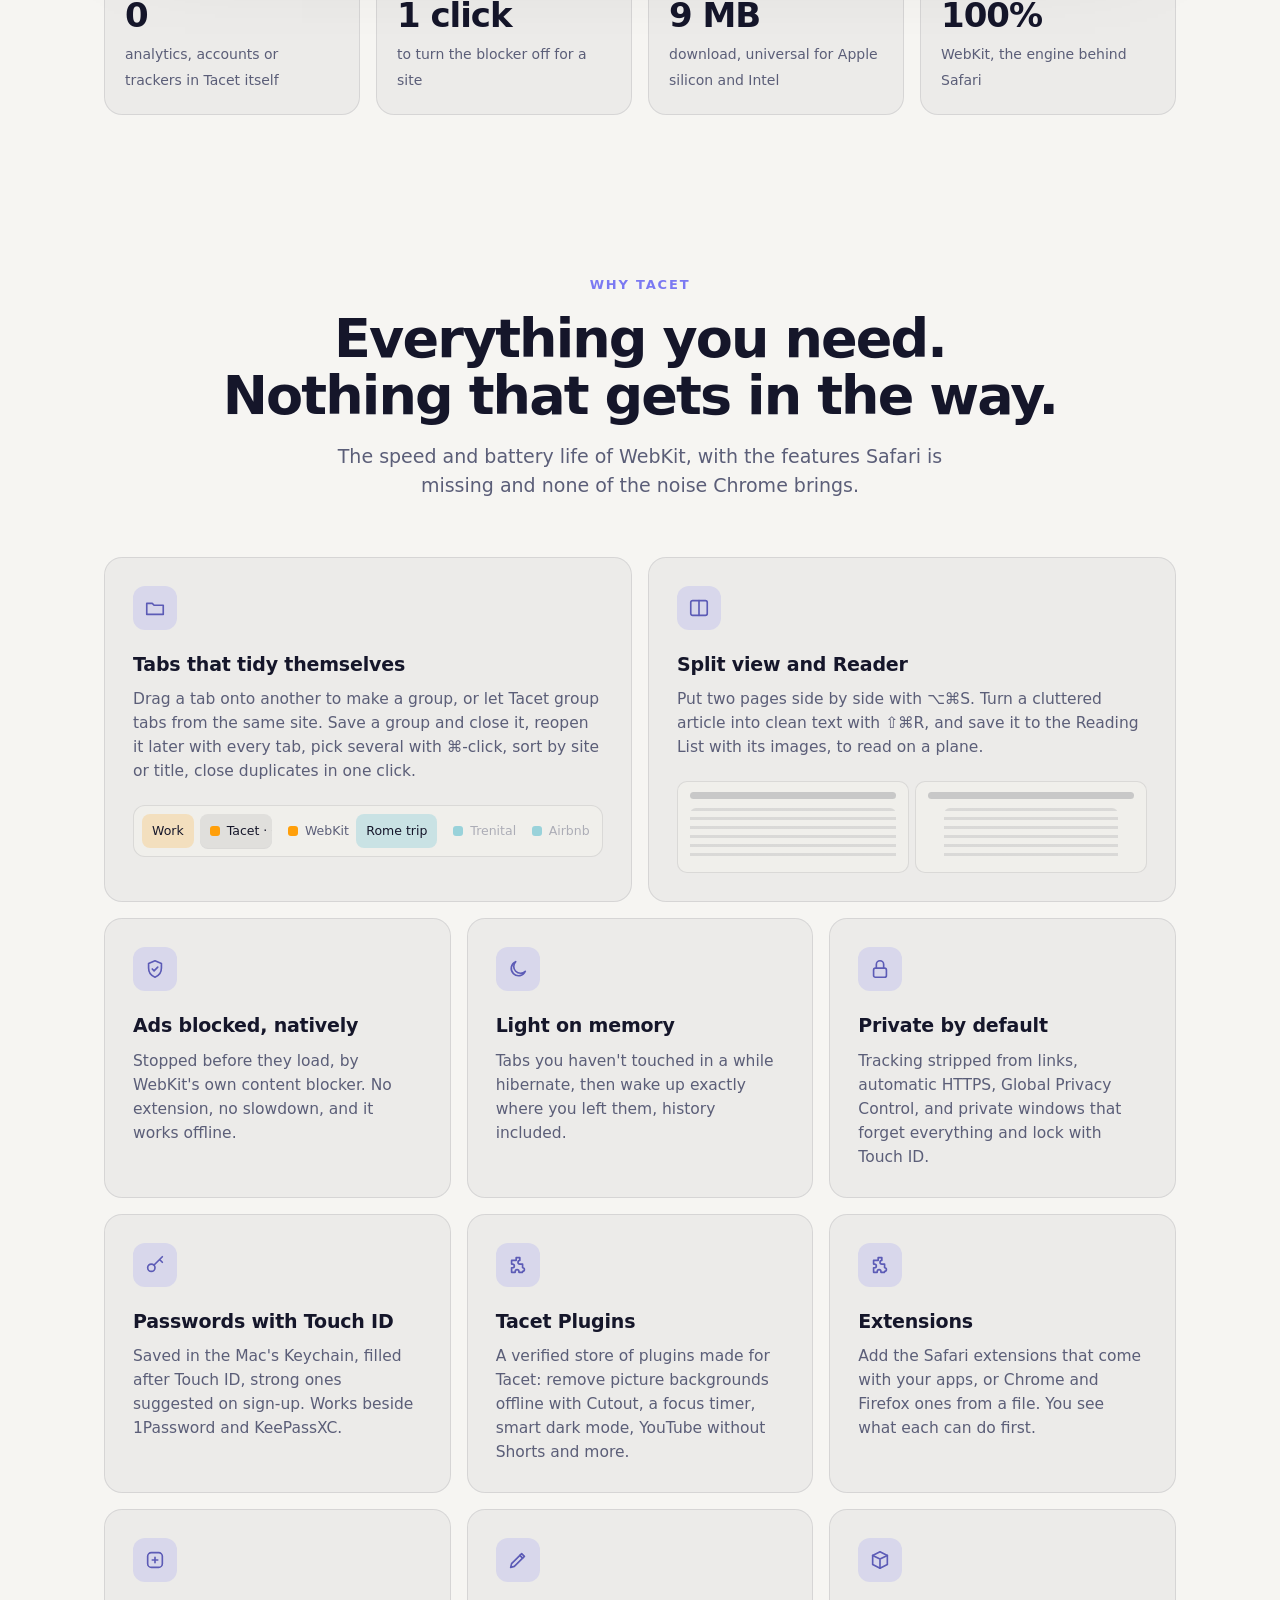
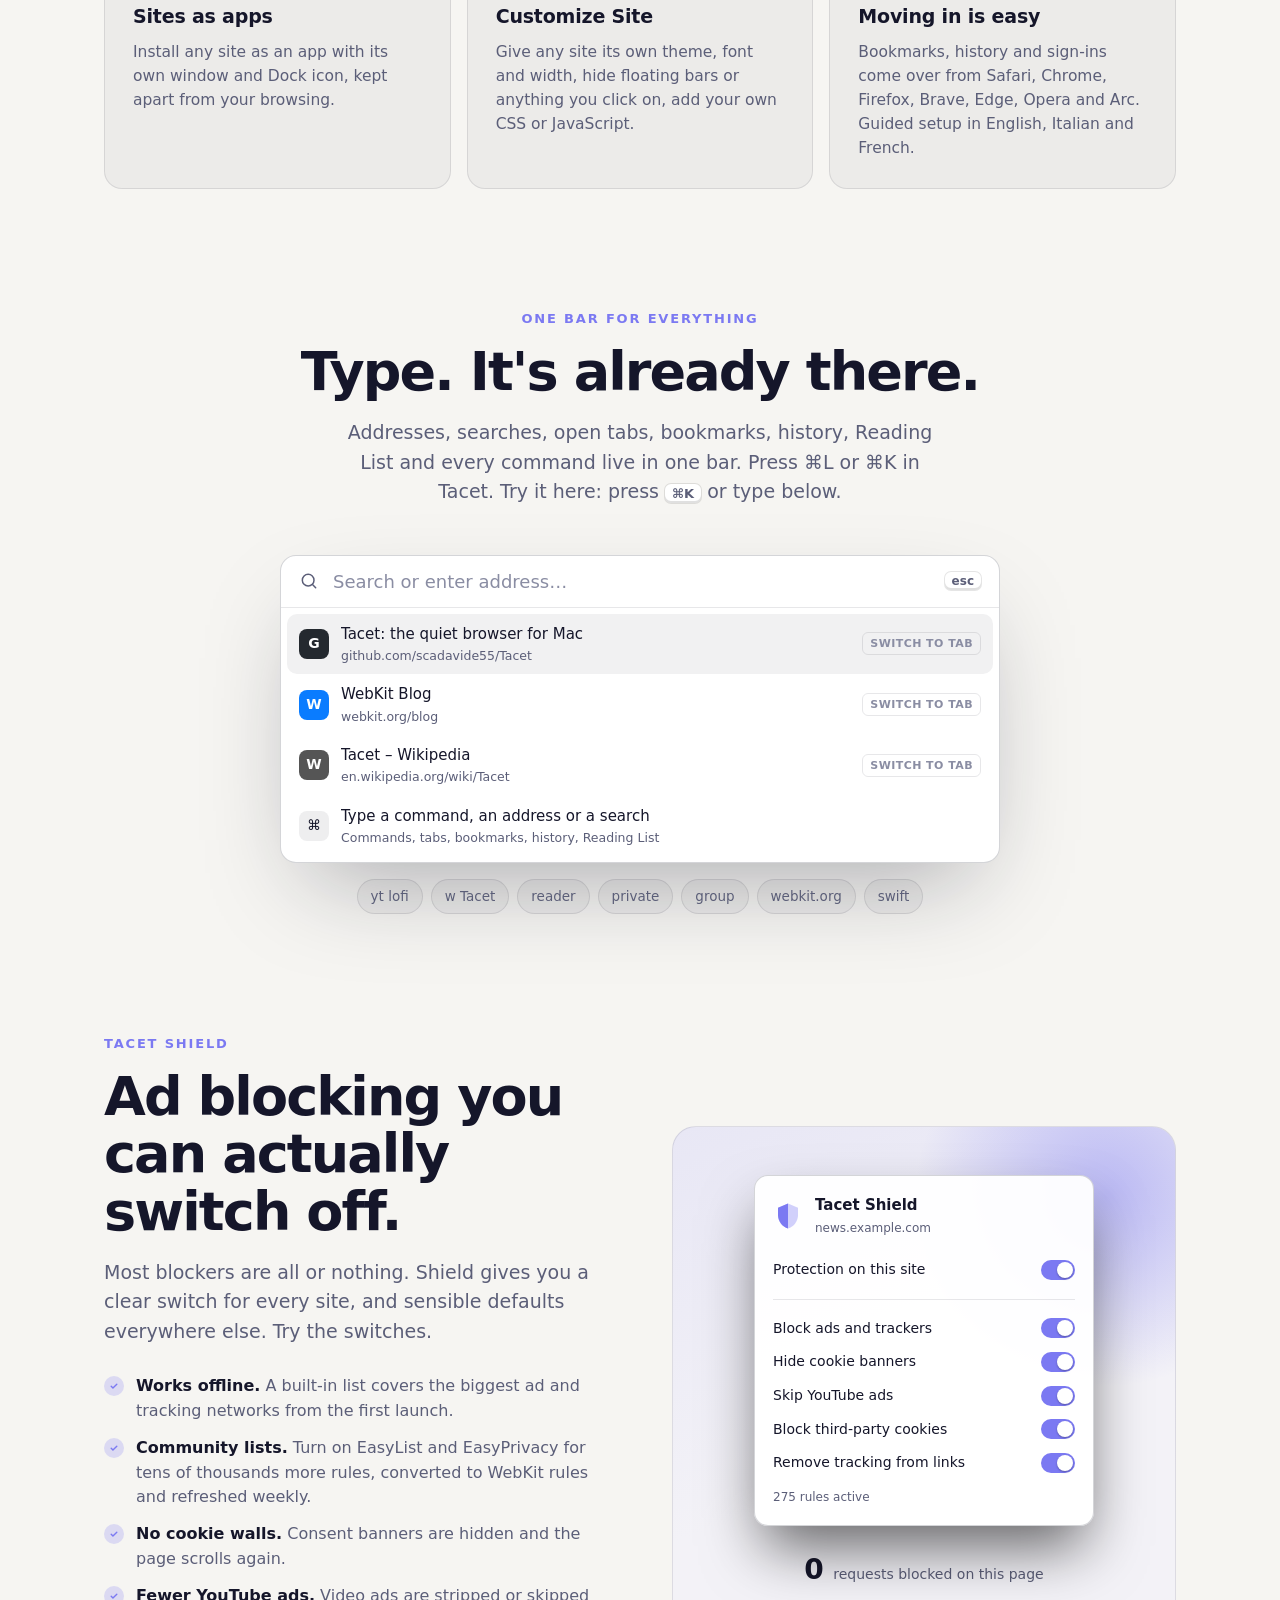
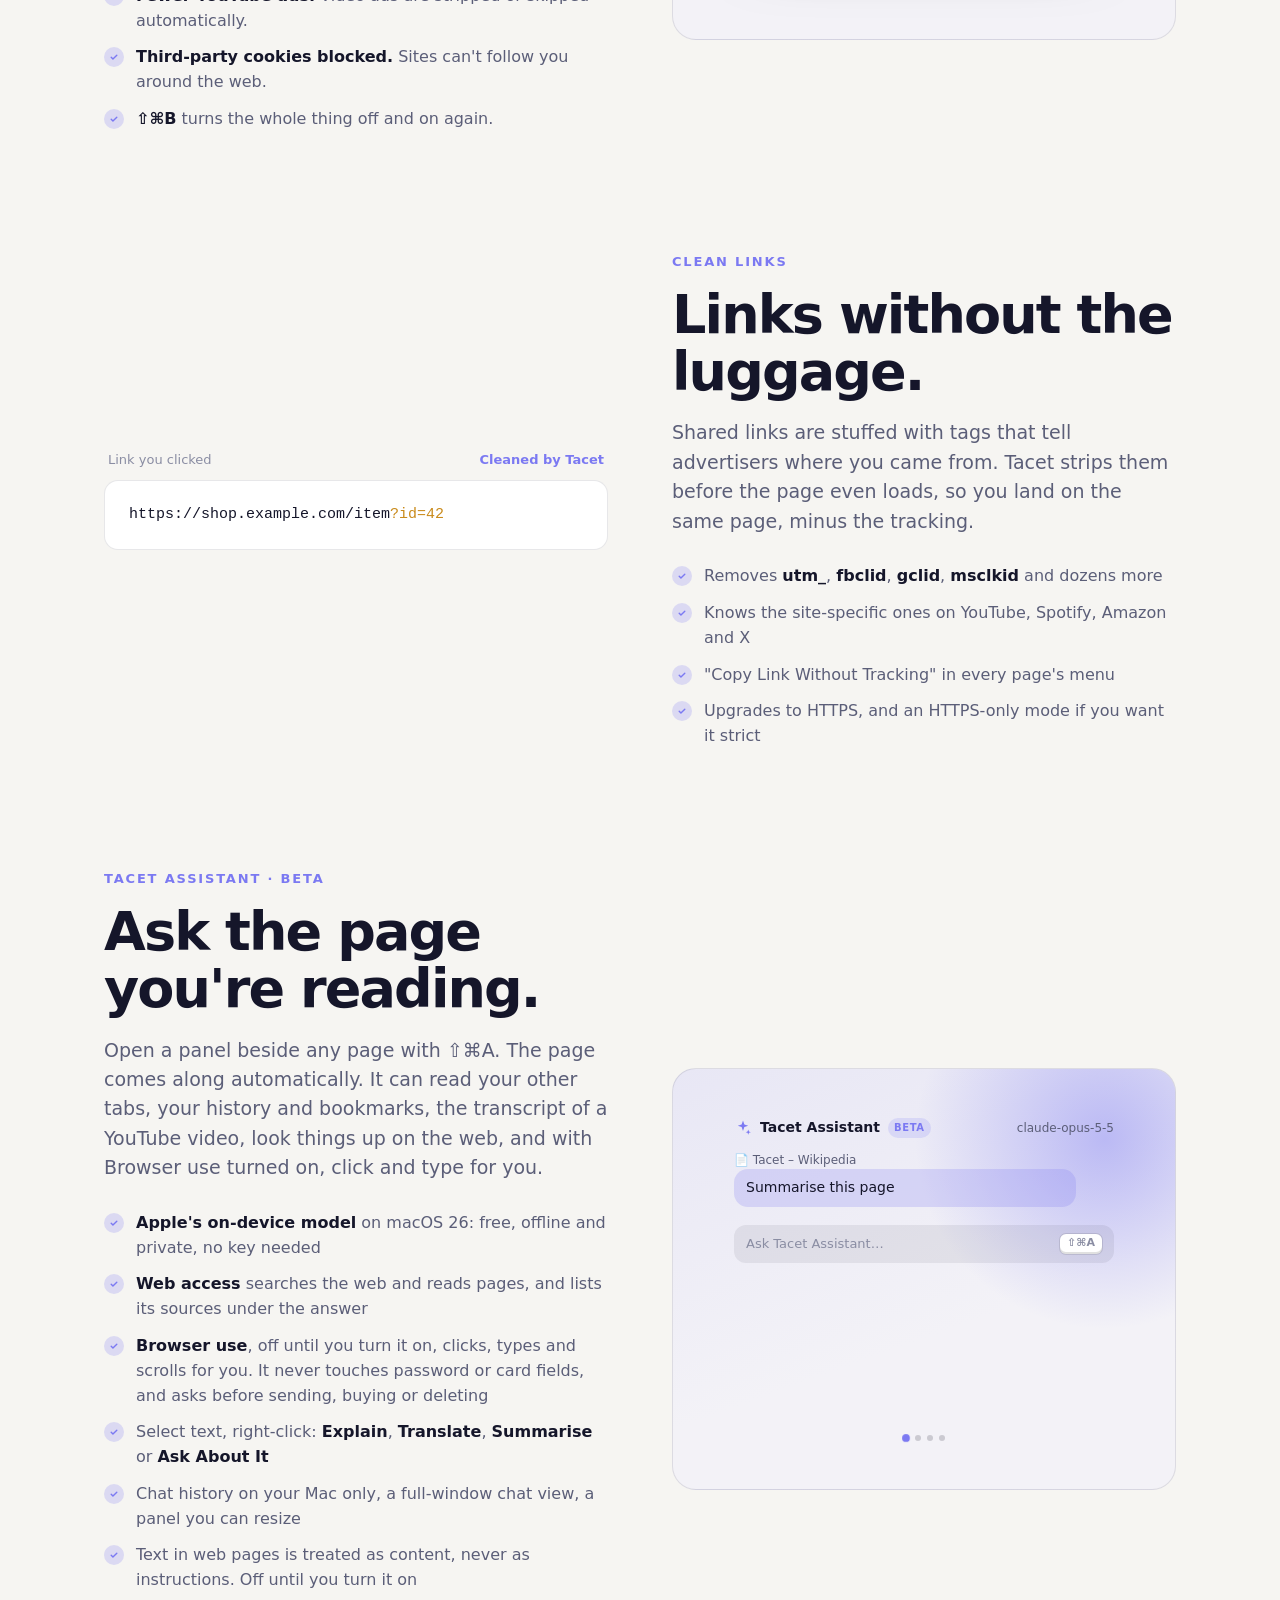
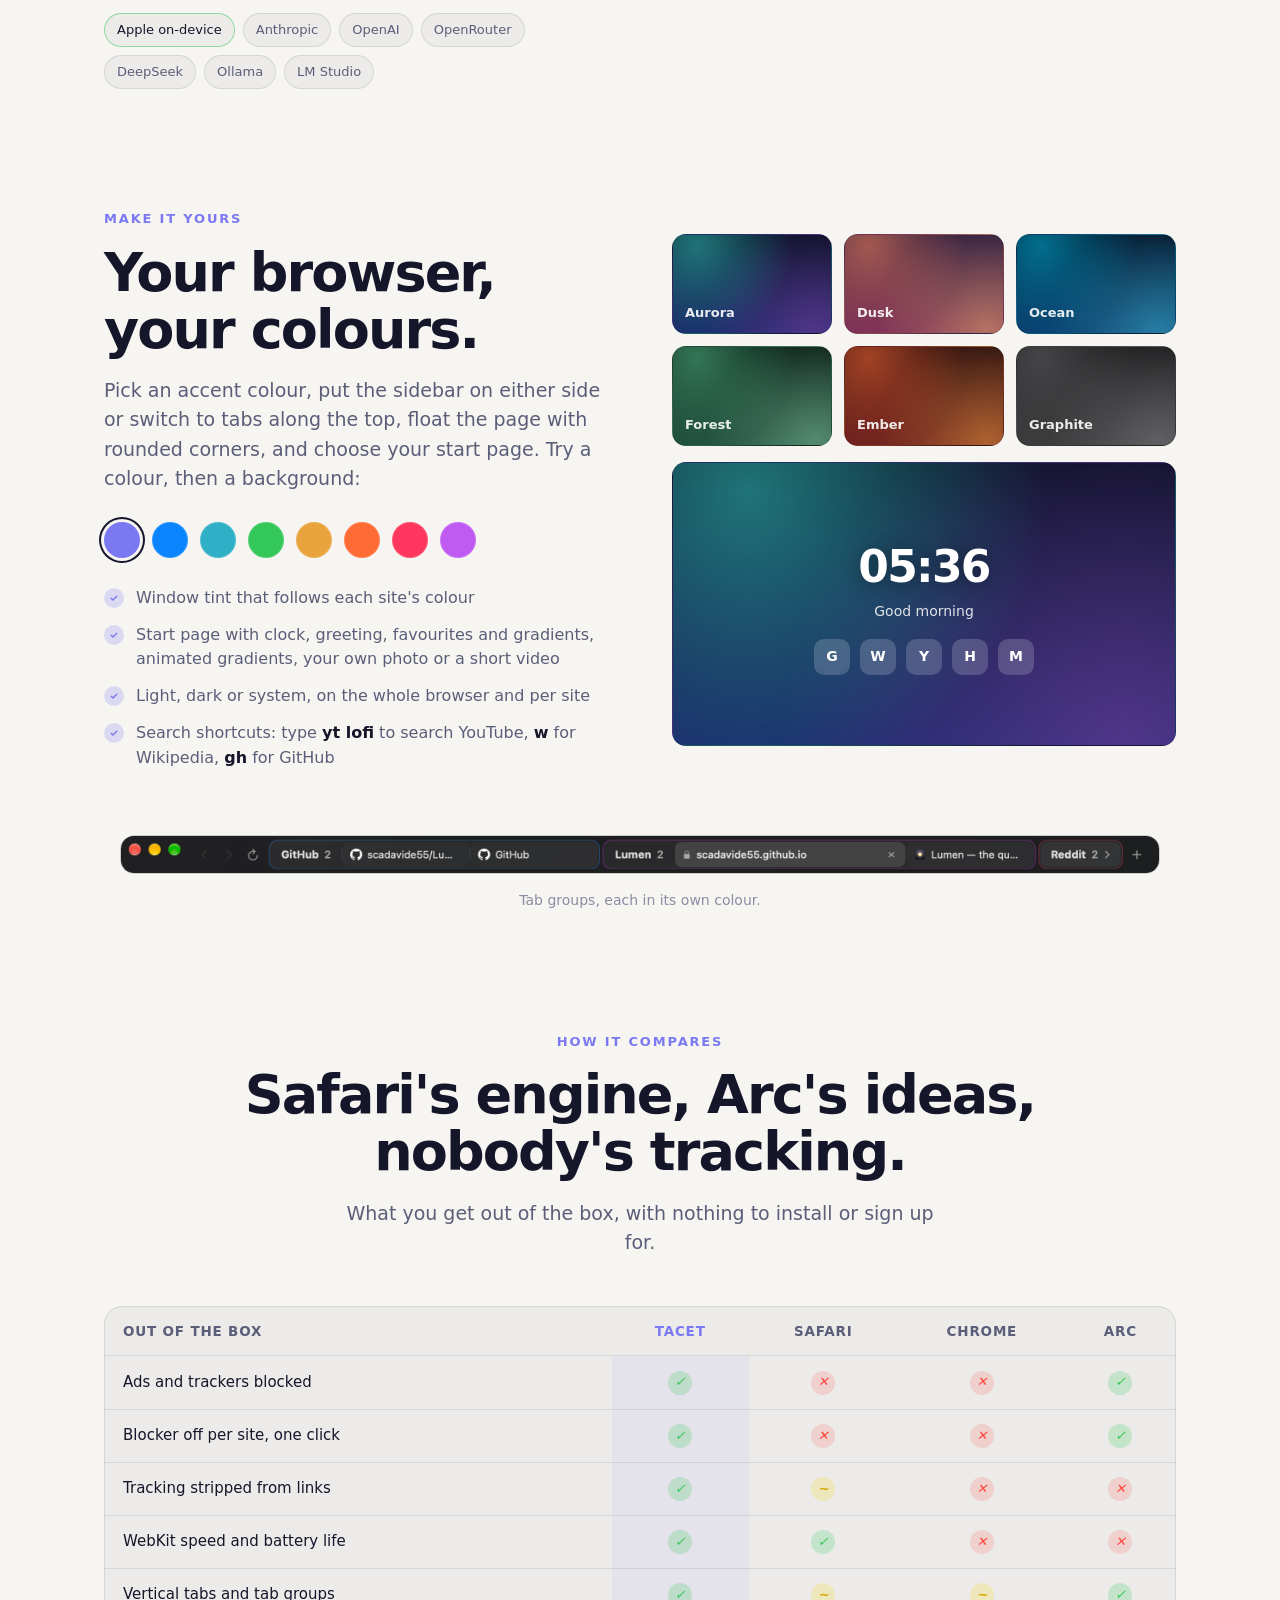
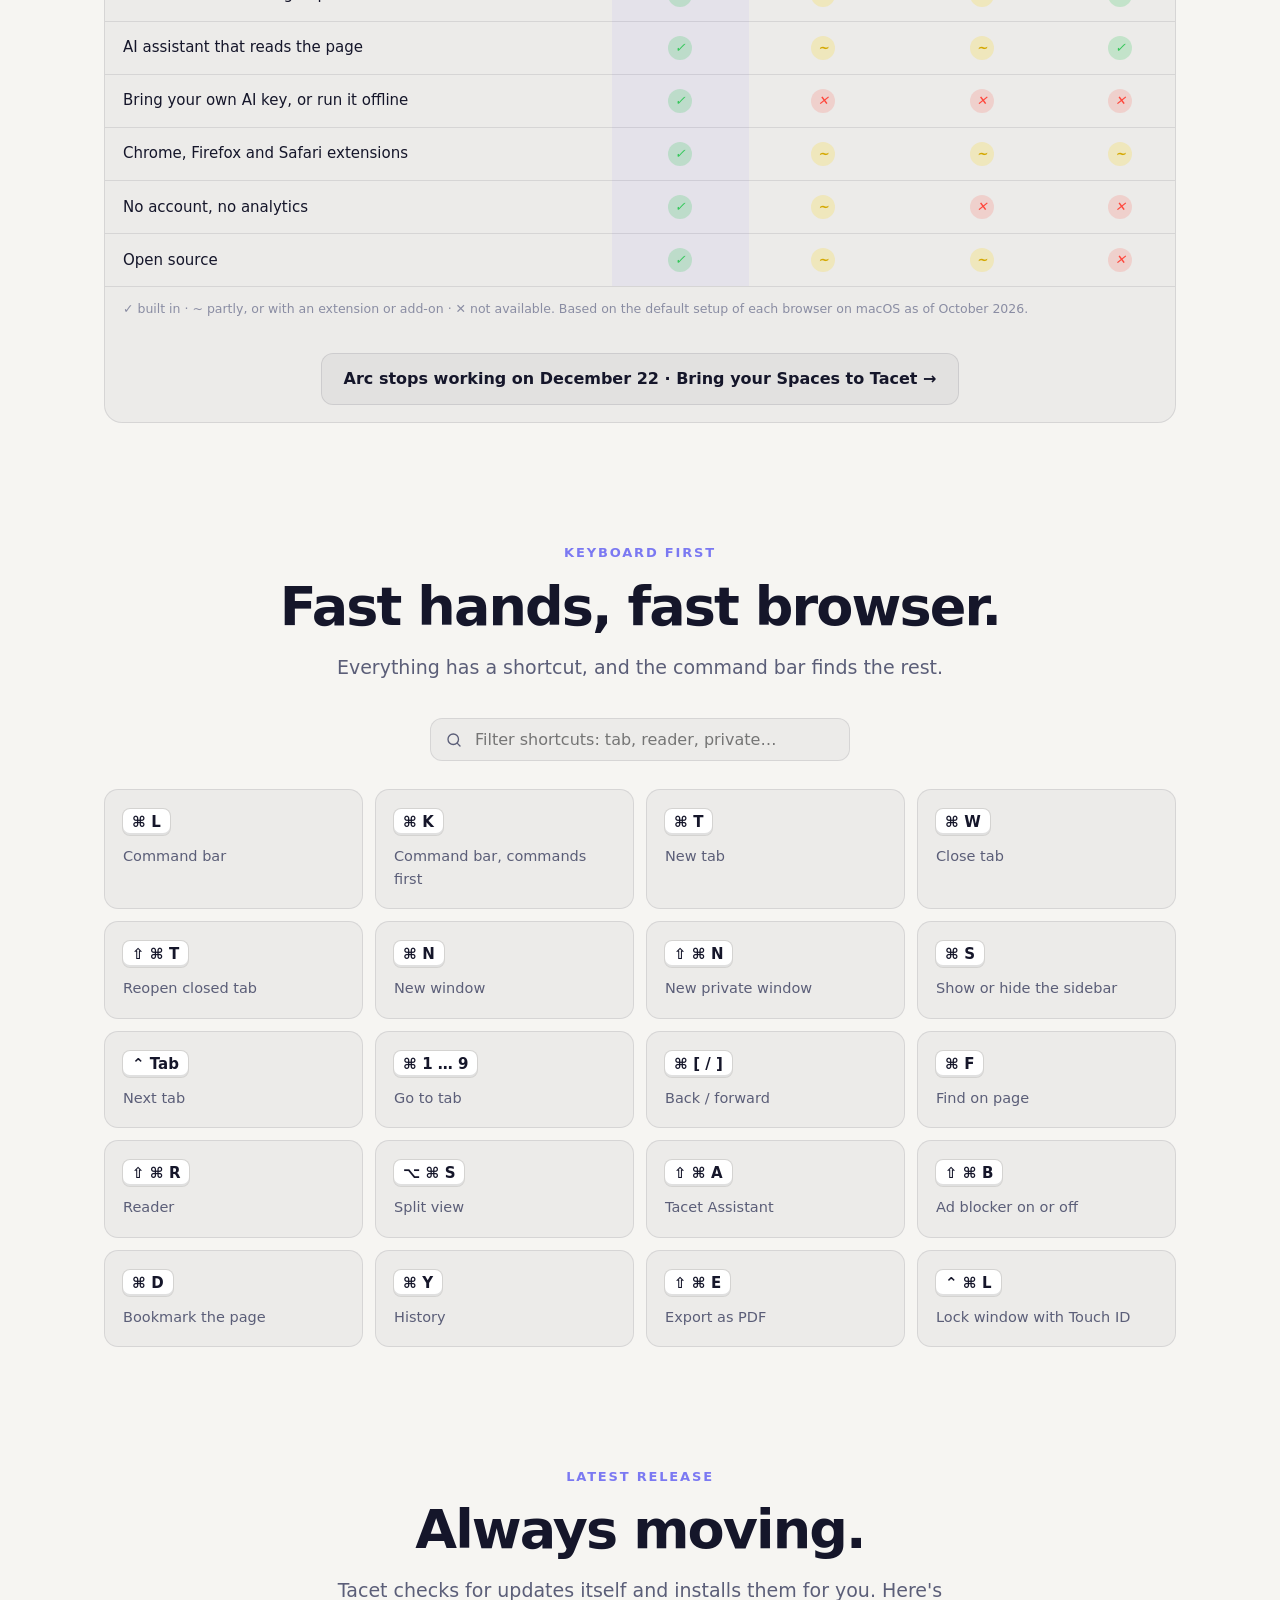
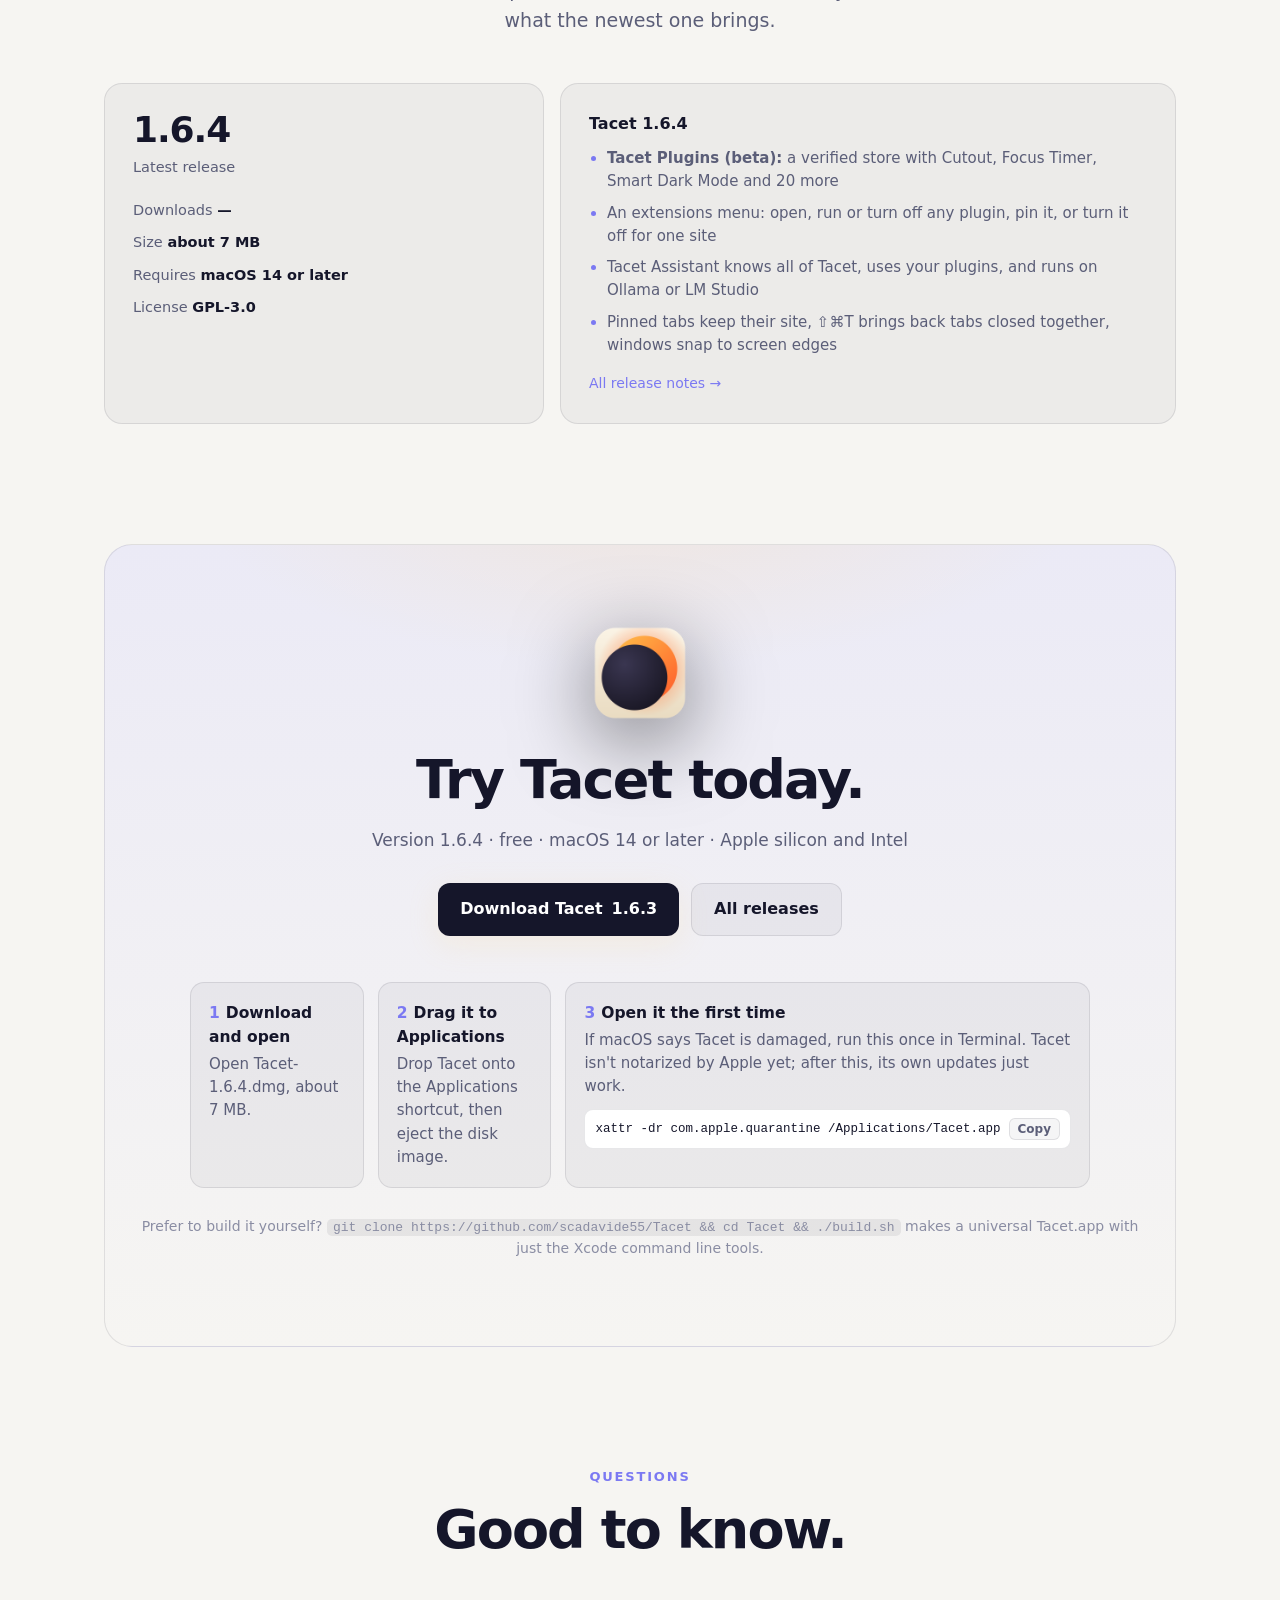
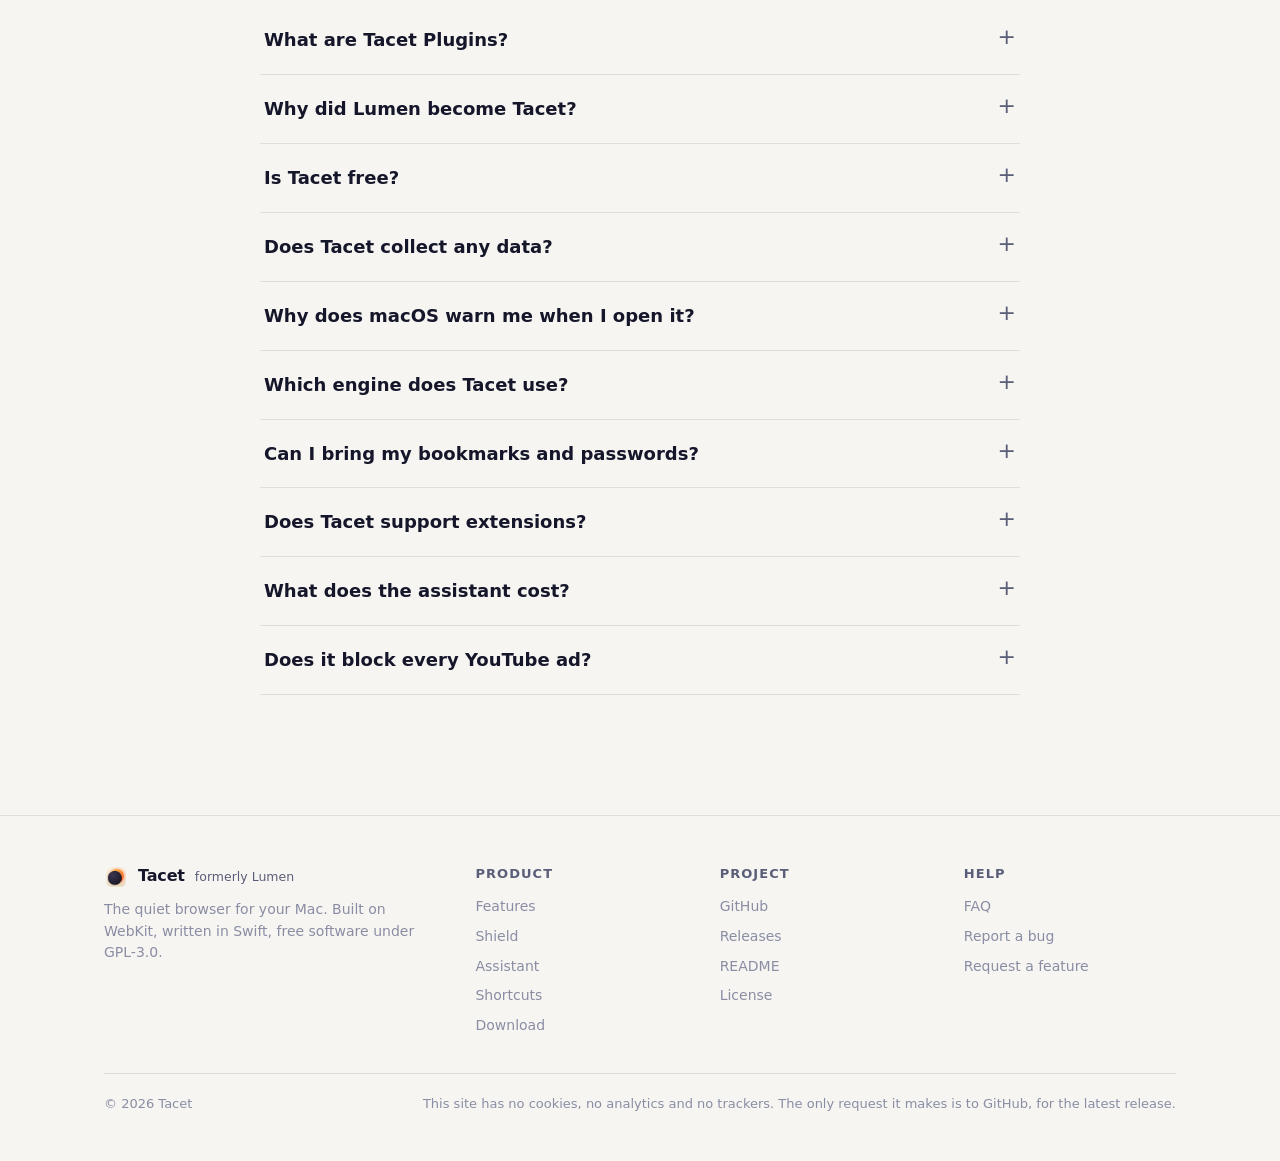
==== commit 7c5dd403: "Tacet 1.6.4: Welcome to Tacet 1.6.4, the version, the guide, README and site" ====
--- a/docs/index.html
+++ b/docs/index.html
@@ -23,10 +23,10 @@
   "name": "Tacet",
   "operatingSystem": "macOS 14 or later",
   "applicationCategory": "BrowserApplication",
-  "softwareVersion": "1.6.3",
+  "softwareVersion": "1.6.4",
   "license": "https://www.gnu.org/licenses/gpl-3.0.html",
   "offers": { "@type": "Offer", "price": "0", "priceCurrency": "USD" },
-  "downloadUrl": "https://github.com/scadavide55/Tacet/releases/download/v1.6.3/Tacet-1.6.3.dmg",
+  "downloadUrl": "https://github.com/scadavide55/Tacet/releases/download/v1.6.4/Tacet-1.6.4.dmg",
   "url": "https://scadavide55.github.io/Tacet/",
   "description": "A minimal, fast and private macOS browser built on WebKit, with a native ad blocker you can turn off in one click."
 }
@@ -585,11 +585,11 @@
 <header class="hero" id="top">
   <div class="wrap">
     <div class="orb" aria-hidden="true"></div>
-    <a class="pill" href="#release"><b>NEW</b> Tacet <span id="pill-v">1.6.3</span> is here</a>
+    <a class="pill" href="#release"><b>NEW</b> Tacet <span id="pill-v">1.6.4</span> is here</a>
     <h1><span class="soft">The quiet browser</span><br>for your Mac.</h1>
     <p class="lead">Tacet, formerly Lumen, is a minimal, fast browser built on WebKit. Ads and trackers are blocked before they load, the blocker turns off in one click, and an assistant reads the page so you don't have to.</p>
     <div class="cta">
-      <a class="btn primary" id="dl-top" href="https://github.com/scadavide55/Tacet/releases/download/v1.6.3/Tacet-1.6.3.dmg">
+      <a class="btn primary" id="dl-top" href="https://github.com/scadavide55/Tacet/releases/download/v1.6.4/Tacet-1.6.4.dmg">
         <svg viewBox="0 0 24 24" fill="currentColor" aria-hidden="true"><path d="M16.4 12.6c0-2.4 2-3.6 2.1-3.7-1.1-1.7-2.9-1.9-3.5-1.9-1.5-.2-2.9.9-3.7.9-.8 0-1.9-.9-3.2-.8-1.6 0-3.1 1-4 2.4-1.7 3-.4 7.4 1.2 9.8.8 1.2 1.8 2.5 3 2.4 1.2 0 1.7-.8 3.1-.8s1.9.8 3.2.8c1.3 0 2.1-1.2 2.9-2.4.9-1.4 1.3-2.7 1.3-2.8-.1 0-2.5-1-2.4-3.9zM14 5.5c.7-.8 1.1-1.9 1-3-1 0-2.1.7-2.8 1.5-.6.7-1.2 1.8-1 2.9 1.1.1 2.1-.6 2.8-1.4z"/></svg>
         Download for Mac
       </a>
@@ -662,6 +662,11 @@
         <div class="icon"><svg viewBox="0 0 24 24"><circle cx="8" cy="15" r="4"/><path d="M11 12l9-9M17 6l3 3"/></svg></div>
         <h3>Passwords with Touch ID</h3>
         <p>Saved in the Mac's Keychain, filled after Touch ID, strong ones suggested on sign-up. Works beside 1Password and KeePassXC.</p>
+      </div>
+      <div class="card reveal">
+        <div class="icon"><svg viewBox="0 0 24 24"><path d="M10 4h4v3a2 2 0 1 0 0 4v0h3v4a2 2 0 1 1 0 4v1h-4v-1a2 2 0 1 0-4 0v1H5v-5h1a2 2 0 1 0 0-4H5V7h5z"/></svg></div>
+        <h3>Tacet Plugins</h3>
+        <p>A verified store of plugins made for Tacet: remove picture backgrounds offline with Cutout, a focus timer, smart dark mode, YouTube without Shorts and more.</p>
       </div>
       <div class="card reveal">
         <div class="icon"><svg viewBox="0 0 24 24"><path d="M10 4h4v3a2 2 0 1 0 0 4v0h3v4a2 2 0 1 1 0 4v1h-4v-1a2 2 0 1 0-4 0v1H5v-5h1a2 2 0 1 0 0-4H5V7h5z"/></svg></div>
@@ -924,7 +929,7 @@
     </div>
     <div class="release reveal">
       <div class="relcard">
-        <div class="v" id="rel-v">1.6.3</div>
+        <div class="v" id="rel-v">1.6.4</div>
         <div class="d" id="rel-d">Latest release</div>
         <div class="meta">
           <div>Downloads <b id="rel-dl">—</b></div>
@@ -934,12 +939,12 @@
         </div>
       </div>
       <div class="relcard relnotes" id="rel-notes">
-        <h4>Tacet 1.6.3</h4>
+        <h4>Tacet 1.6.4</h4>
         <ul>
-          <li><b>Bring your Arc sidebar:</b> Spaces, Favorites, pinned tabs and folders, before Arc stops on December 22</li>
-          <li>Tacet Shield shows what it blocked, rejects optional cookies and protects against fingerprinting</li>
-          <li>Tab previews with memory use, and sleeping tabs that wake up as you left them</li>
-          <li>Translate pages on your Mac, read them aloud, Focus Mode, and a password check</li>
+          <li><b>Tacet Plugins (beta):</b> a verified store with Cutout, Focus Timer, Smart Dark Mode and 20 more</li>
+          <li>An extensions menu: open, run or turn off any plugin, pin it, or turn it off for one site</li>
+          <li>Tacet Assistant knows all of Tacet, uses your plugins, and runs on Ollama or LM Studio</li>
+          <li>Pinned tabs keep their site, ⇧⌘T brings back tabs closed together, windows snap to screen edges</li>
         </ul>
         <a class="more" href="https://github.com/scadavide55/Tacet/releases">All release notes →</a>
       </div>
@@ -952,13 +957,13 @@
     <div class="download reveal">
       <img src="assets/icon.png" alt="Tacet app icon" width="112" height="112">
       <h2>Try Tacet today.</h2>
-      <p class="version">Version <span id="dl-v">1.6.3</span> · free · macOS 14 or later · Apple silicon and Intel</p>
+      <p class="version">Version <span id="dl-v">1.6.4</span> · free · macOS 14 or later · Apple silicon and Intel</p>
       <div class="cta">
-        <a class="btn primary" id="dl-main" href="https://github.com/scadavide55/Tacet/releases/download/v1.6.3/Tacet-1.6.3.dmg">Download Tacet <span id="dl-v2">1.6.3</span></a>
+        <a class="btn primary" id="dl-main" href="https://github.com/scadavide55/Tacet/releases/download/v1.6.4/Tacet-1.6.4.dmg">Download Tacet <span id="dl-v2">1.6.3</span></a>
         <a class="btn ghost" href="https://github.com/scadavide55/Tacet/releases">All releases</a>
       </div>
       <div class="steps">
-        <div class="step"><b><i>1</i>Download and open</b>Open <span id="dl-name">Tacet-1.6.3.dmg</span>, about 7 MB.</div>
+        <div class="step"><b><i>1</i>Download and open</b>Open <span id="dl-name">Tacet-1.6.4.dmg</span>, about 7 MB.</div>
         <div class="step"><b><i>2</i>Drag it to Applications</b>Drop Tacet onto the Applications shortcut, then eject the disk image.</div>
         <div class="step"><b><i>3</i>Open it the first time</b>If macOS says Tacet is damaged, run this once in Terminal. Tacet isn't notarized by Apple yet; after this, its own updates just work.
           <div class="copy"><span>xattr -dr com.apple.quarantine /Applications/Tacet.app</span><button id="copy-btn" type="button">Copy</button></div>
@@ -976,6 +981,10 @@
       <h2>Good to know.</h2>
     </div>
     <div class="faq">
+      <details class="reveal">
+        <summary>What are Tacet Plugins?</summary>
+        <p>Small plugins made for Tacet and checked by its developer, in a store inside the browser (⇧⌘P). They work on every Mac, are signed and checked file by file before they install, and run in a space of their own that pages can't reach. Cutout removes picture backgrounds on your Mac, offline; others hide YouTube Shorts, copy pages as Markdown, add a focus timer, darken light sites and more. Tacet Plugins is in beta.</p>
+      </details>
       <details class="reveal">
         <summary>Why did Lumen become Tacet?</summary>
         <p>There were already other browsers called Lumen, and the name sounded too much like an AI product. Tacet is the mark in music for silence, where an instrument stays quiet. It&rsquo;s the same browser: updating from Lumen keeps your tabs, passwords, settings and extensions.</p>
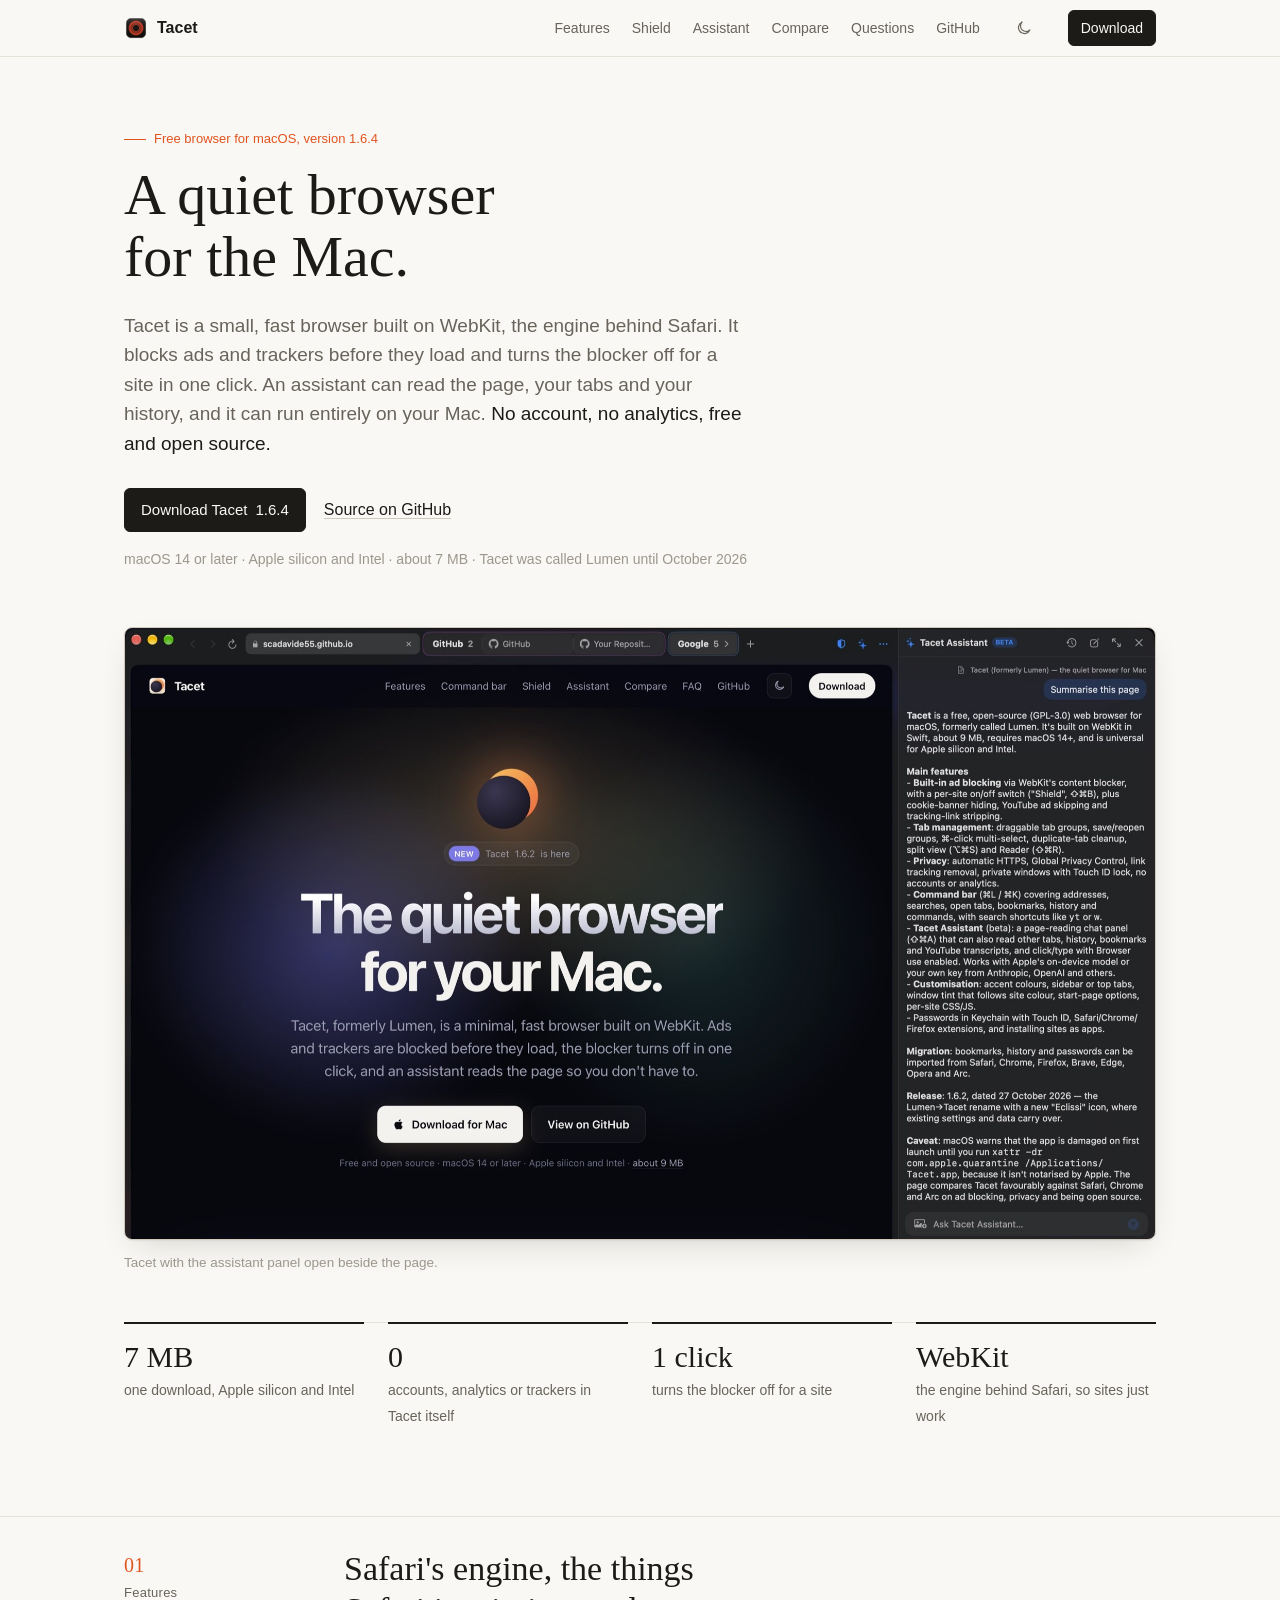
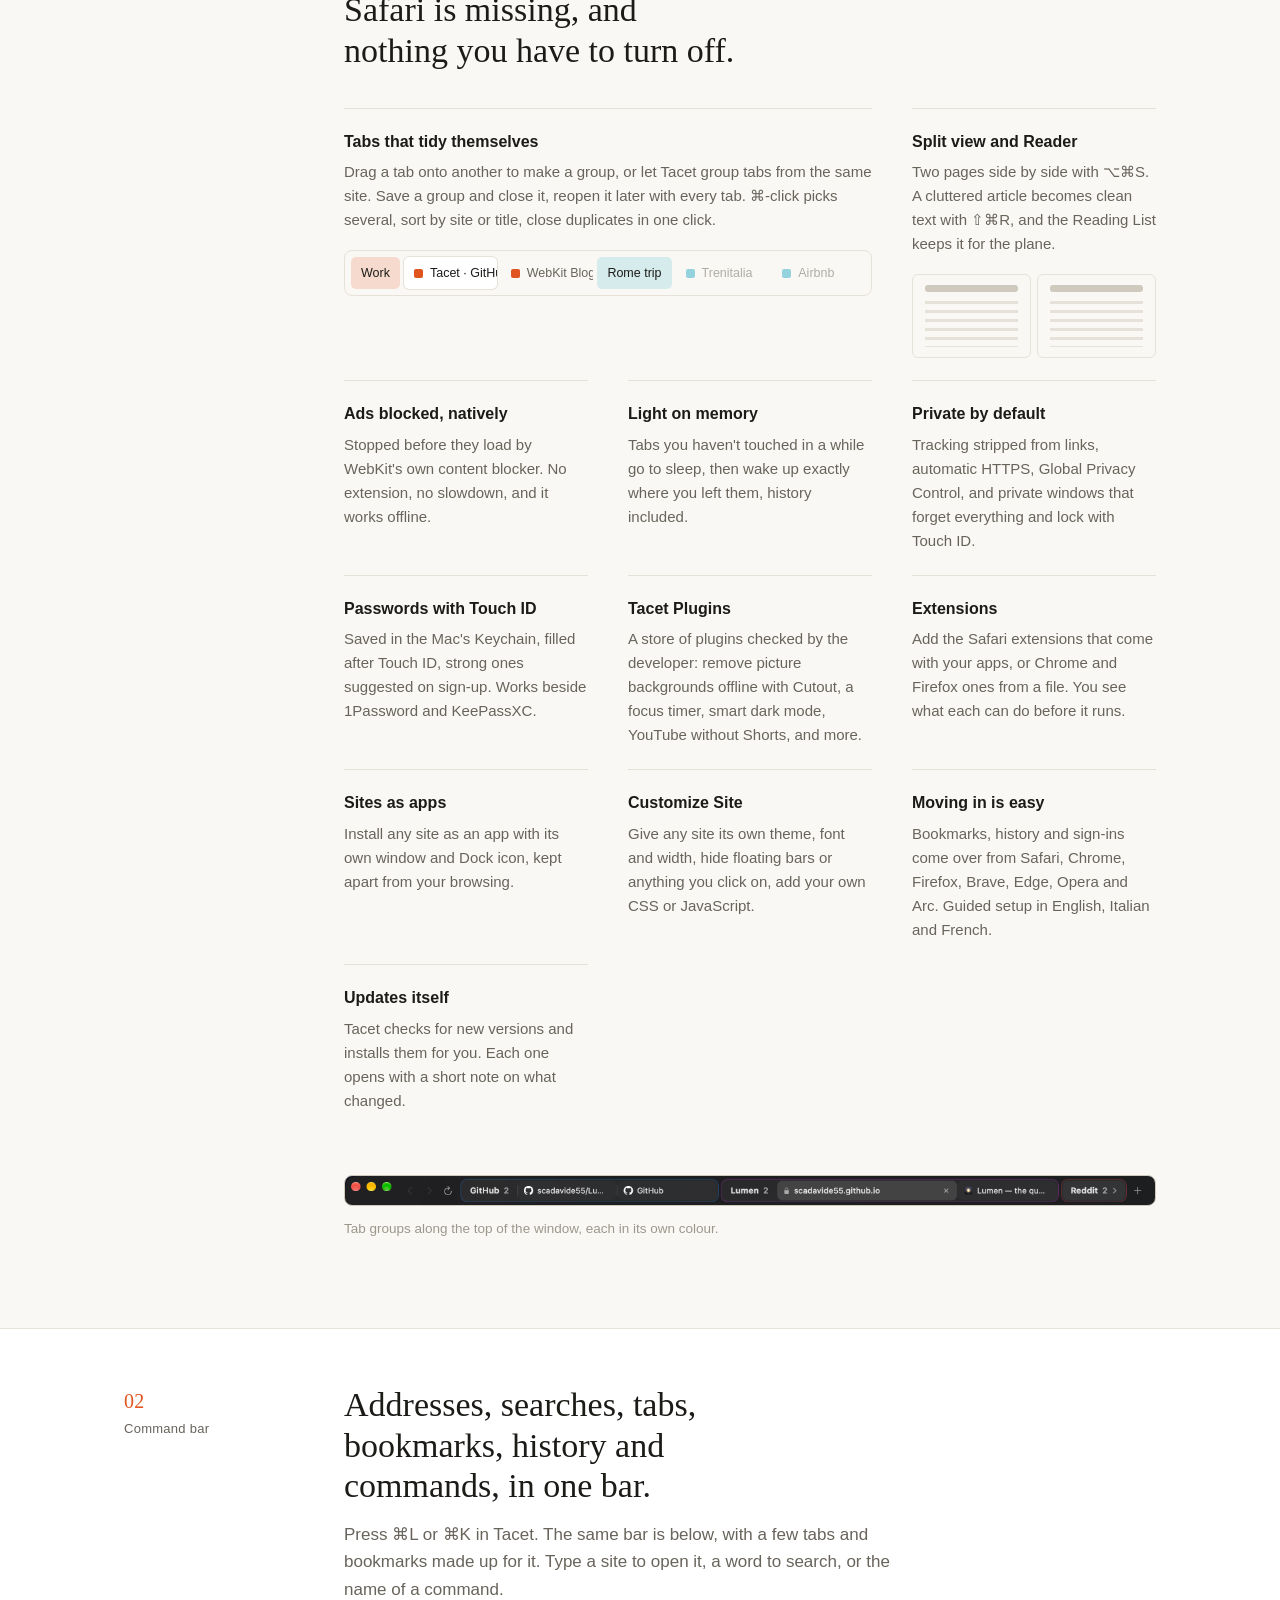
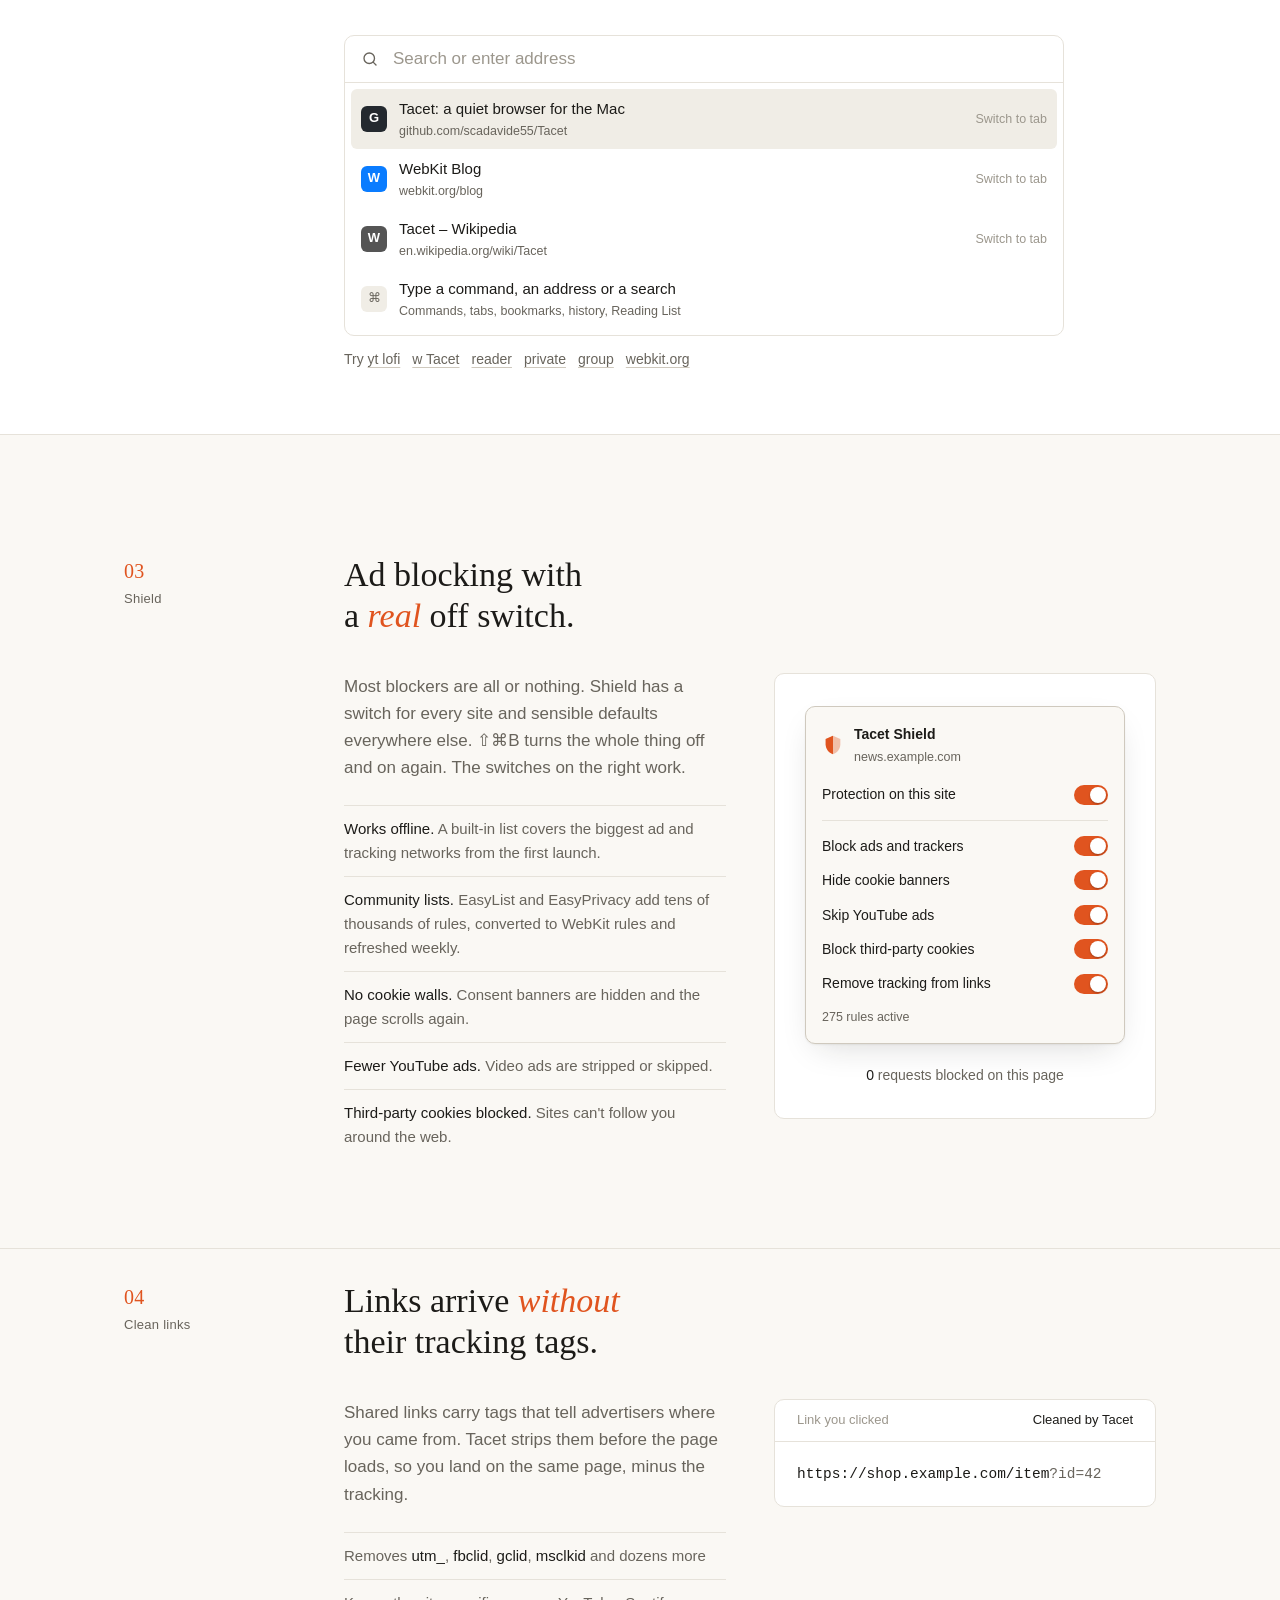
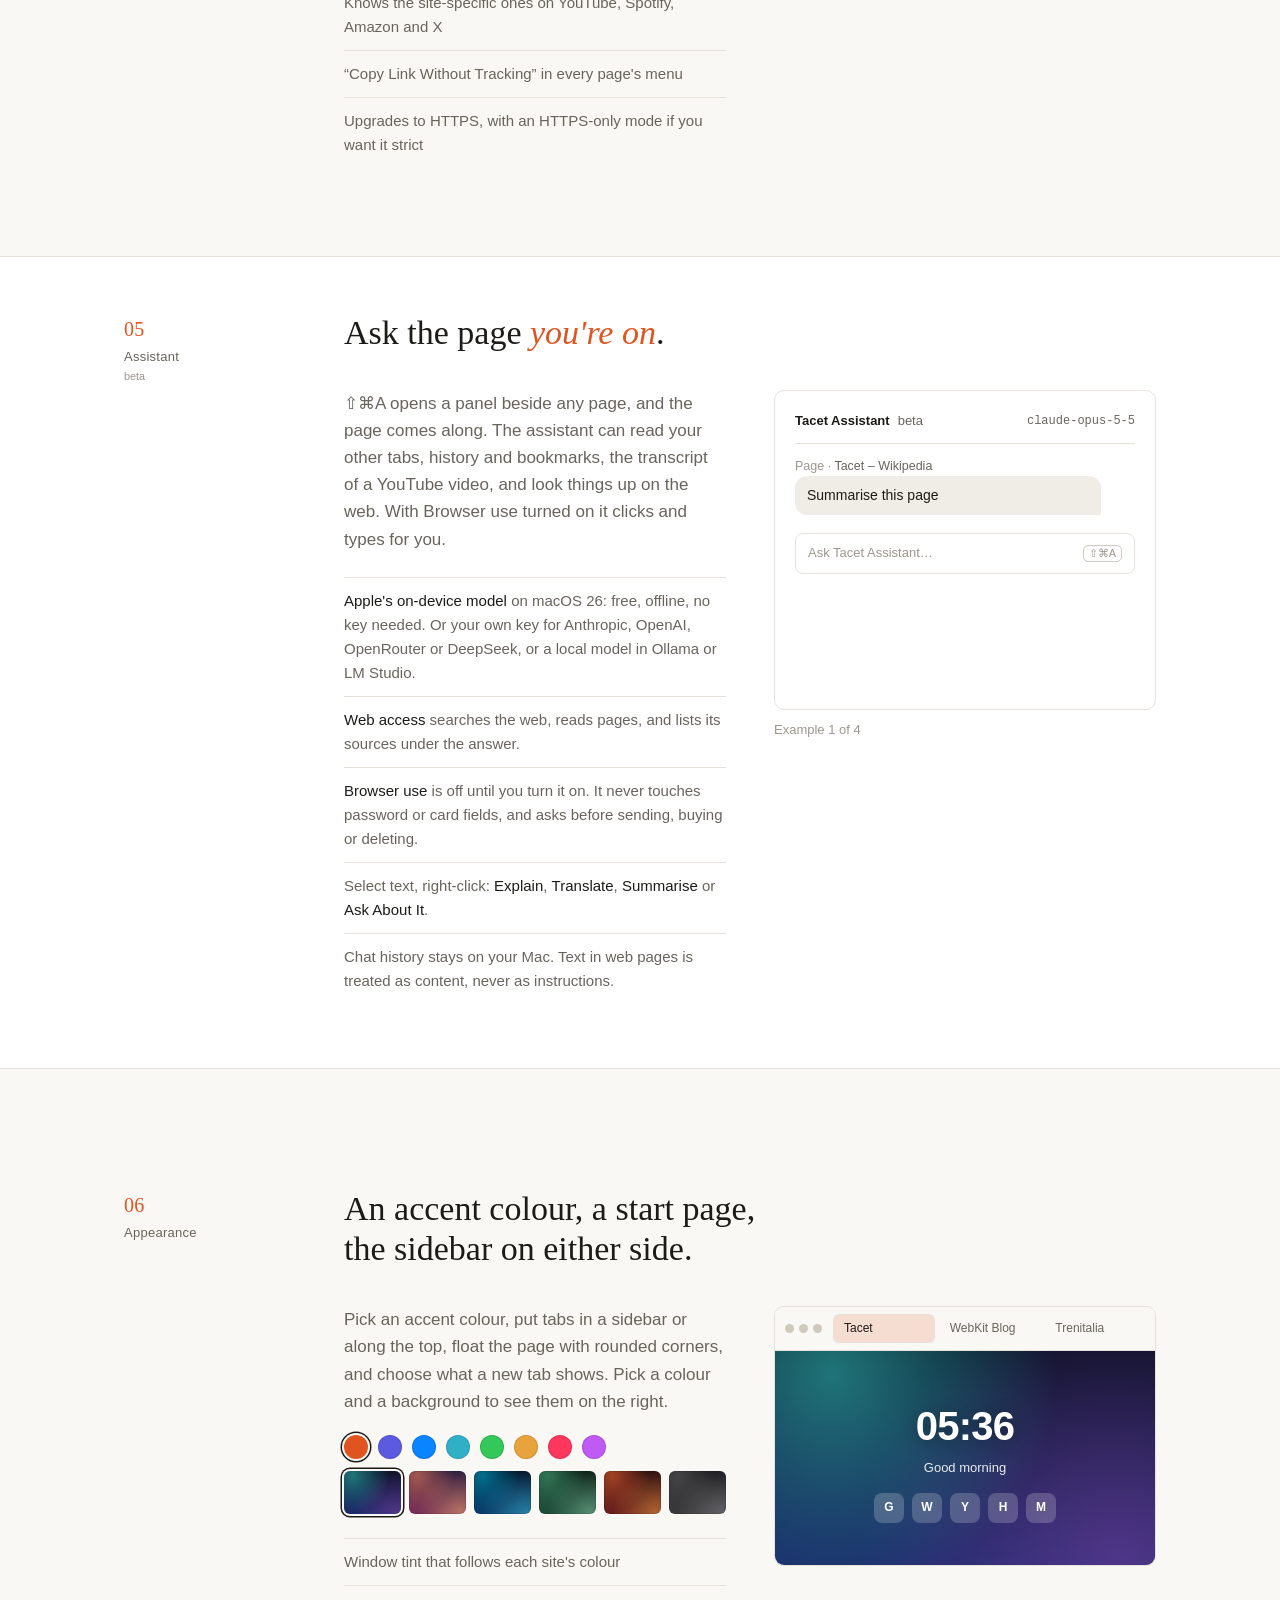
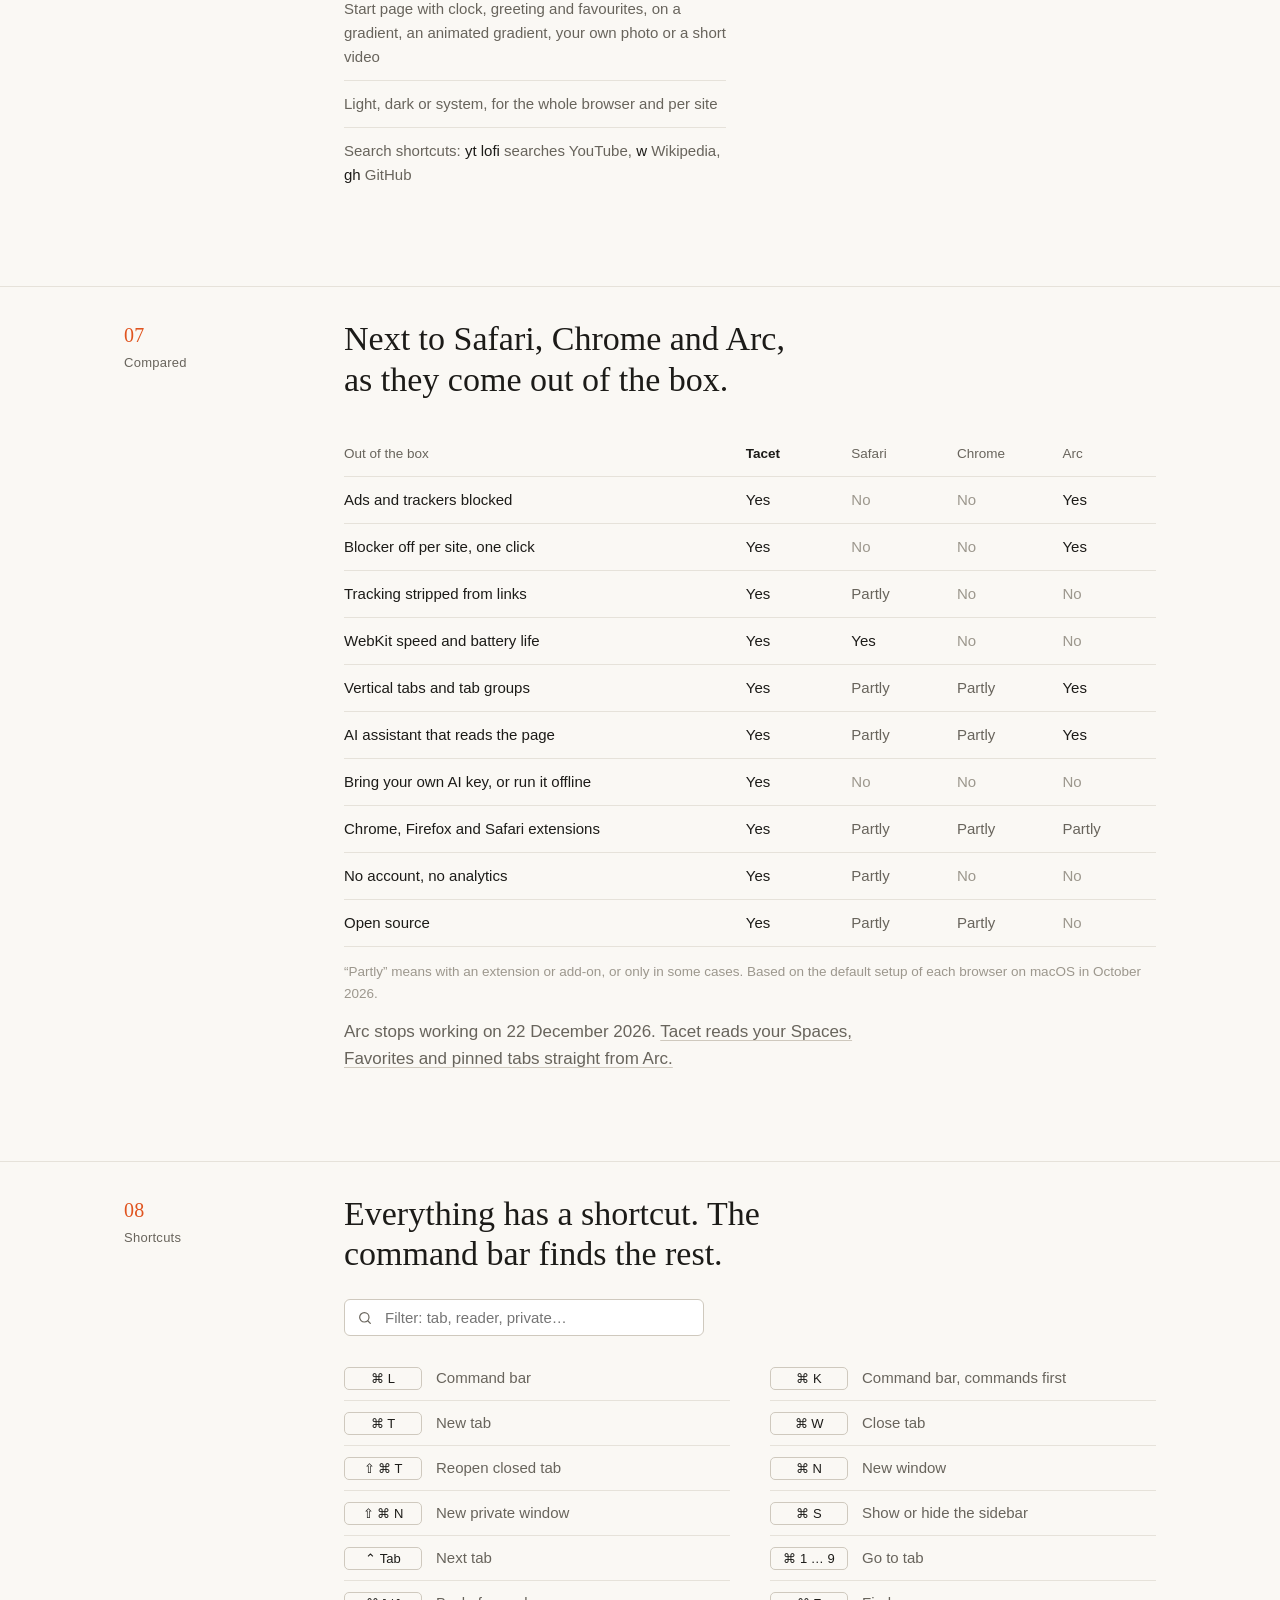
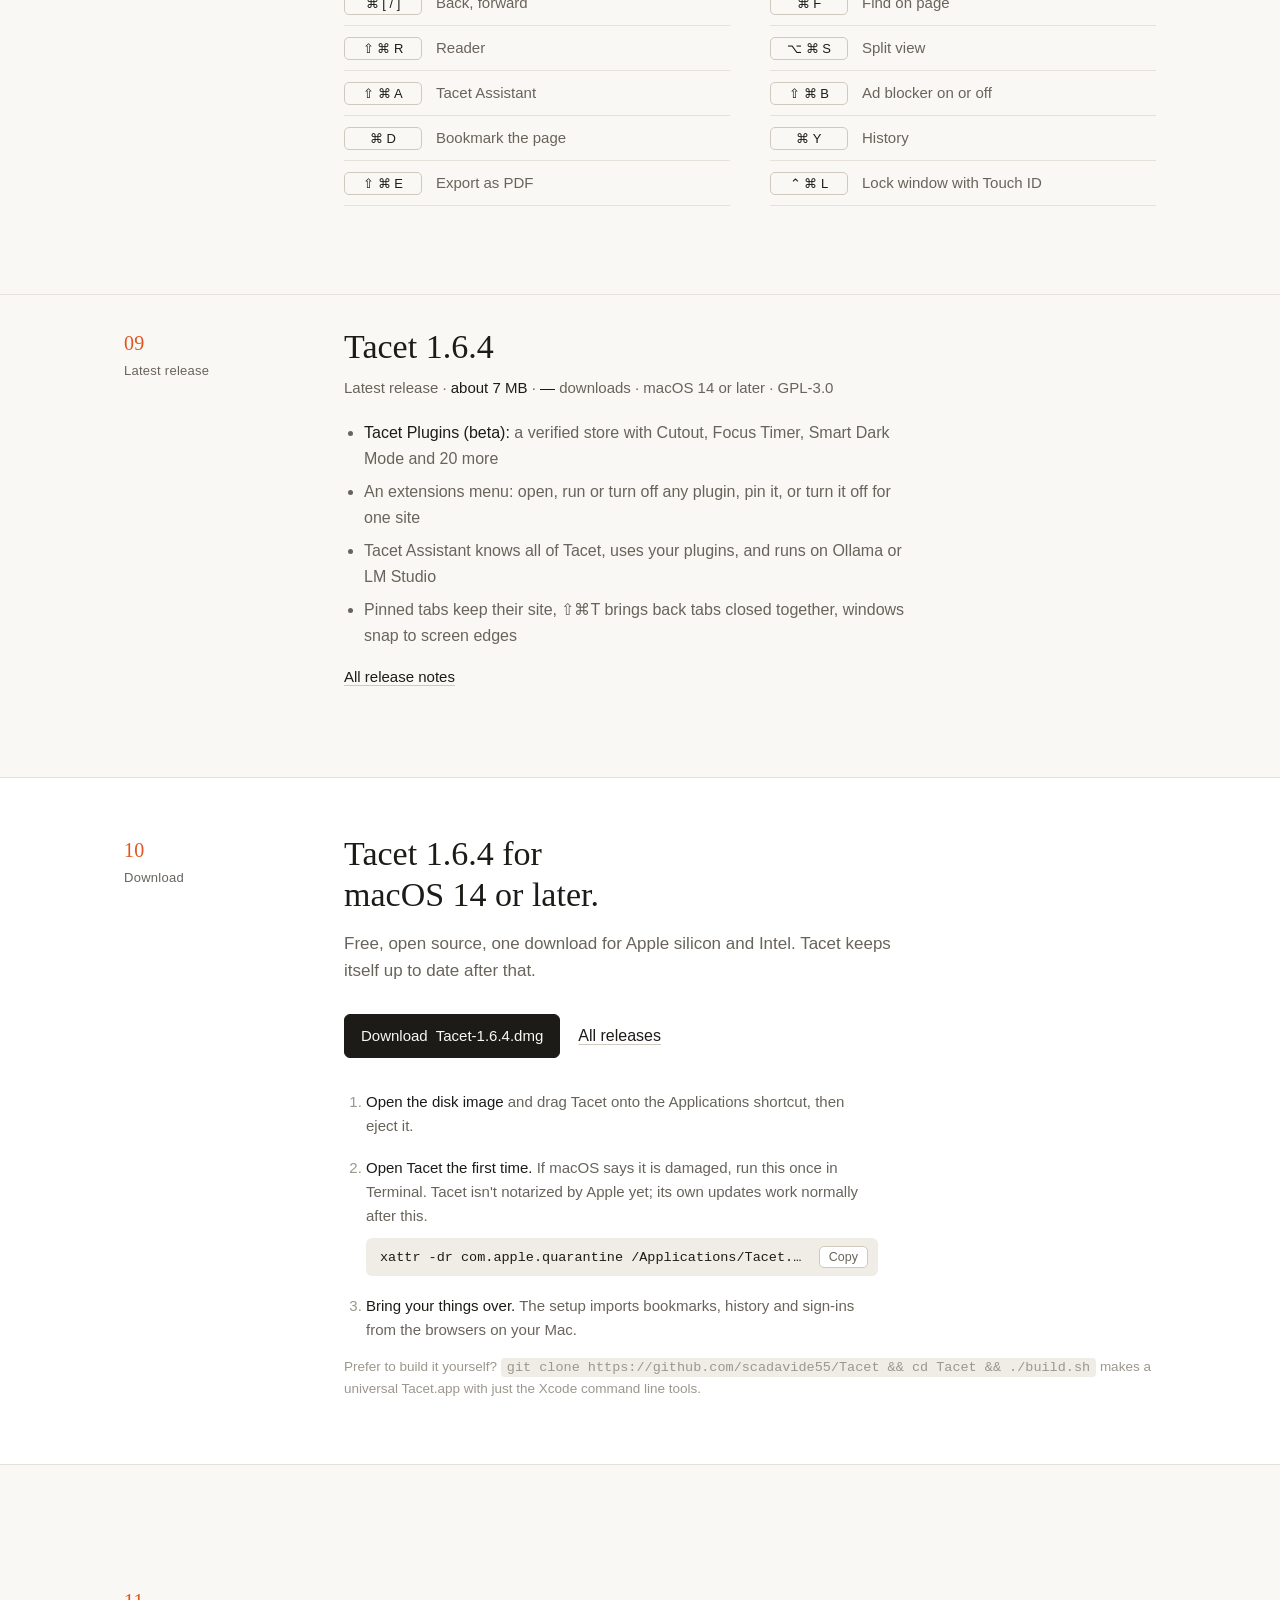
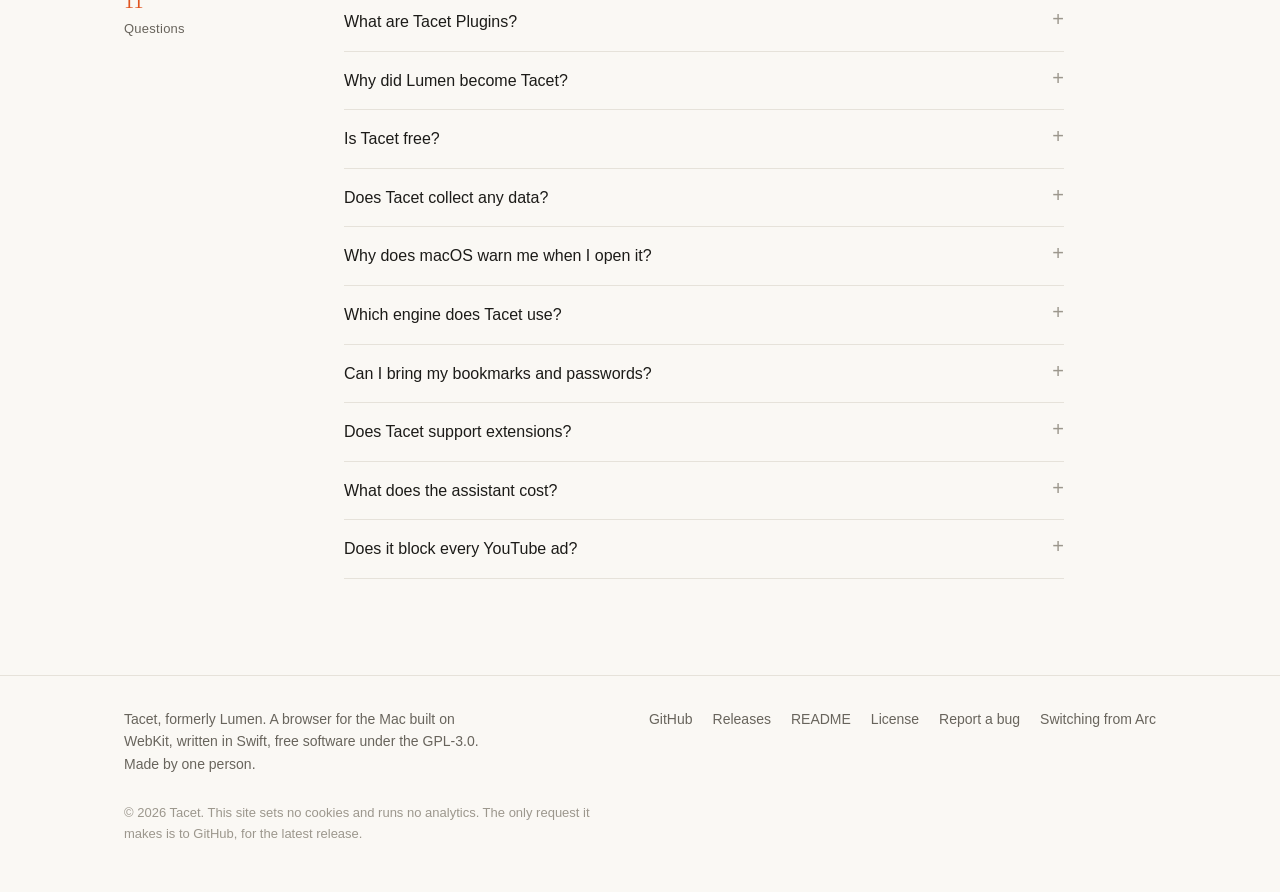
==== commit facc9bed: "Seal, corona is Tacet's icon, with 16 others to pick in Settings › Appearance and during setup; the " ====
--- a/docs/index.html
+++ b/docs/index.html
@@ -3,13 +3,13 @@
 <head>
 <meta charset="utf-8">
 <meta name="viewport" content="width=device-width, initial-scale=1">
-<title>Tacet (formerly Lumen) — the quiet browser for Mac</title>
-<meta name="description" content="Tacet is a minimal, fast browser for macOS built on WebKit. It blocks ads and trackers out of the box, turns off with one click, and has an AI assistant that reads the page for you.">
-<meta name="theme-color" content="#07080f" media="(prefers-color-scheme: dark)">
-<meta name="theme-color" content="#f6f5f2" media="(prefers-color-scheme: light)">
+<title>Tacet (formerly Lumen) — a quiet browser for the Mac</title>
+<meta name="description" content="Tacet is a small, fast browser for macOS built on WebKit. It blocks ads and trackers before they load, turns the blocker off in one click, and has an assistant that reads the page for you.">
+<meta name="theme-color" content="#161513" media="(prefers-color-scheme: dark)">
+<meta name="theme-color" content="#faf8f4" media="(prefers-color-scheme: light)">
 <meta property="og:type" content="website">
-<meta property="og:title" content="Tacet — the quiet browser for Mac">
-<meta property="og:description" content="Minimal, fast and private. Ads and trackers blocked out of the box, an assistant that reads the page for you.">
+<meta property="og:title" content="Tacet — a quiet browser for the Mac">
+<meta property="og:description" content="Small, fast and private. Ads and trackers blocked out of the box, an assistant that reads the page for you.">
 <meta property="og:image" content="https://scadavide55.github.io/Tacet/assets/screenshot.jpg">
 <meta property="og:url" content="https://scadavide55.github.io/Tacet/">
 <meta name="twitter:card" content="summary_large_image">
@@ -28,529 +28,353 @@
   "offers": { "@type": "Offer", "price": "0", "priceCurrency": "USD" },
   "downloadUrl": "https://github.com/scadavide55/Tacet/releases/download/v1.6.4/Tacet-1.6.4.dmg",
   "url": "https://scadavide55.github.io/Tacet/",
-  "description": "A minimal, fast and private macOS browser built on WebKit, with a native ad blocker you can turn off in one click."
+  "description": "A small, fast and private macOS browser built on WebKit, with a native ad blocker you can turn off in one click."
 }
+</script>
+<script>
+  // The remembered theme, applied before anything draws.
+  (() => {
+    let t = null;
+    try { t = localStorage.getItem('theme'); } catch (e) {}
+    if (t === 'light' || t === 'dark') document.documentElement.dataset.theme = t;
+  })();
 </script>
 <style>
 :root {
-  --bg: #07080f;
-  --bg-2: #0d1020;
-  --card: rgba(255, 255, 255, 0.035);
-  --card-hover: rgba(255, 255, 255, 0.06);
-  --line: rgba(255, 255, 255, 0.08);
-  --line-strong: rgba(255, 255, 255, 0.14);
-  --fg: #f3f2ef;
-  --muted: #9a9cb2;
-  --faint: #6b6e86;
-  --accent: #7b79f2;
-  --amber: #ffd68a;
-  --glass: rgba(14, 16, 28, 0.72);
-  --window: #141626;
-  --window-chrome: #1b1e30;
-  --on-accent: #fff;
-  --btn-fg: #0a0b12;
-  --shadow: 0 50px 120px -20px rgba(0, 0, 0, 0.8);
-  --radius: 18px;
-  --max: 1120px;
-  --font: -apple-system, BlinkMacSystemFont, "SF Pro Display", "SF Pro Text", "Helvetica Neue", Inter, system-ui, sans-serif;
+  --bg: #faf8f4;
+  --surface: #ffffff;
+  --fg: #1c1b18;
+  --muted: #68645c;
+  --faint: #9c978d;
+  --line: #e6e2da;
+  --line-strong: #cfc9be;
+  --code: #f0ede6;
+  --accent: #e0541f;
+  --junk: #b8412a;
+  --ok: #2c8a4b;
+  --shadow: 0 1px 2px rgba(28, 27, 24, .06), 0 12px 32px -12px rgba(28, 27, 24, .18);
+  --font: -apple-system, BlinkMacSystemFont, "SF Pro Text", "Helvetica Neue", Helvetica, Arial, sans-serif;
+  --serif: ui-serif, "New York", "Iowan Old Style", "Palatino", "Book Antiqua", Georgia, serif;
   --mono: ui-monospace, "SF Mono", Menlo, Consolas, monospace;
+  --max: 1080px;
+  color-scheme: light;
+}
+@media (prefers-color-scheme: dark) {
+  :root:not([data-theme="light"]) {
+    --bg: #161513; --surface: #1e1d1a; --fg: #ebe8e1; --muted: #a39e94; --faint: #6f6b63;
+    --line: #2b2a26; --line-strong: #3e3c37; --code: #24231f; --accent: #ff7a3a; --junk: #e0705a; --ok: #5cc27a;
+    --shadow: 0 1px 2px rgba(0, 0, 0, .4), 0 16px 40px -12px rgba(0, 0, 0, .6);
+    color-scheme: dark;
+  }
+}
+:root[data-theme="dark"] {
+  --bg: #161513; --surface: #1e1d1a; --fg: #ebe8e1; --muted: #a39e94; --faint: #6f6b63;
+  --line: #2b2a26; --line-strong: #3e3c37; --code: #24231f; --accent: #ff7a3a; --junk: #e0705a; --ok: #5cc27a;
+  --shadow: 0 1px 2px rgba(0, 0, 0, .4), 0 16px 40px -12px rgba(0, 0, 0, .6);
   color-scheme: dark;
 }
-:root[data-theme="light"] {
-  --bg: #f6f5f2;
-  --bg-2: #ecebe6;
-  --card: rgba(20, 22, 40, 0.04);
-  --card-hover: rgba(20, 22, 40, 0.07);
-  --line: rgba(20, 22, 40, 0.1);
-  --line-strong: rgba(20, 22, 40, 0.18);
-  --fg: #15162a;
-  --muted: #5b5e78;
-  --faint: #8a8da3;
-  --amber: #c98a1a;
-  --glass: rgba(246, 245, 242, 0.78);
-  --window: #ffffff;
-  --window-chrome: #f0efeb;
-  --btn-fg: #fff;
-  --shadow: 0 40px 100px -30px rgba(20, 22, 40, 0.35);
-  color-scheme: light;
+
+* { box-sizing: border-box; }
+html { scroll-behavior: smooth; }
+body {
+  margin: 0; background: var(--bg); color: var(--fg);
+  font: 16px/1.6 var(--font); -webkit-font-smoothing: antialiased;
+  font-feature-settings: "kern", "liga";
 }
-:root[data-theme="light"] .btn.primary { background: var(--fg); color: #fff; }
-:root[data-theme="light"] .btn.primary:hover { background: #000; }
-:root[data-theme="light"] .nav-cta { background: var(--fg); color: #fff; }
-:root[data-theme="light"] .nav-cta:hover { background: #000; }
-:root[data-theme="light"] h1 .soft { background: linear-gradient(180deg, #15162a 30%, #5b5e78); -webkit-background-clip: text; background-clip: text; }
-:root[data-theme="light"] .hero::before { opacity: .7; }
-:root[data-theme="light"] .stage { background: linear-gradient(160deg, #e8e7f5, #f3f2f7 60%); }
-:root[data-theme="light"] .download { background: linear-gradient(180deg, #ebeaf6, #f6f5f2); }
-:root[data-theme="light"] .key kbd, :root[data-theme="light"] kbd { background: #fff; box-shadow: inset 0 -2px 0 rgba(0,0,0,.12), 0 0 0 1px rgba(0,0,0,.1); }
-:root[data-theme="light"] .url { background: #fff; }
-:root[data-theme="light"] code { background: rgba(20,22,40,.07); }
-:root[data-theme="light"] .cmd { background: #fff; }
-:root[data-theme="light"] .cmd .hit:hover, :root[data-theme="light"] .cmd .hit.sel { background: rgba(20,22,40,.06); }
-:root[data-theme="light"] .popover { background: rgba(255,255,255,.95); }
-
-* { box-sizing: border-box; }
-html { scroll-behavior: smooth; overflow-x: clip; }
-body {
-  margin: 0;
-  background: var(--bg);
-  color: var(--fg);
-  font: 17px/1.55 var(--font);
-  -webkit-font-smoothing: antialiased;
-  overflow-x: clip;
-  transition: background .3s, color .3s;
-}
-a { color: inherit; text-decoration: none; }
+a { color: inherit; text-decoration: underline; text-decoration-color: var(--line-strong); text-underline-offset: 3px; }
+a:hover { text-decoration-color: currentColor; }
 img { max-width: 100%; height: auto; display: block; }
 button { font: inherit; color: inherit; }
+h1, h2, h3, h4 { font-weight: 500; margin: 0; }
+h1, h2 { font-family: var(--serif); letter-spacing: 0; text-wrap: balance; }
+p { margin: 0; }
 .wrap { max-width: var(--max); margin: 0 auto; padding: 0 24px; }
-:focus-visible { outline: 2px solid var(--accent); outline-offset: 3px; border-radius: 6px; }
 .sr { position: absolute; width: 1px; height: 1px; overflow: hidden; clip: rect(0 0 0 0); }
+:focus-visible { outline: 2px solid var(--accent); outline-offset: 2px; }
+code { font: 13.5px/1.5 var(--mono); background: var(--code); padding: 2px 6px; border-radius: 4px; overflow-wrap: anywhere; }
+kbd { display: inline-block; font: 13px/1 var(--font); padding: 4px 7px; border: 1px solid var(--line-strong); border-radius: 5px; white-space: nowrap; }
 
 /* Nav */
-nav {
-  position: sticky; top: 0; z-index: 50;
-  backdrop-filter: saturate(180%) blur(18px); -webkit-backdrop-filter: saturate(180%) blur(18px);
-  background: color-mix(in srgb, var(--bg) 55%, transparent);
-  border-bottom: 1px solid transparent;
-  transition: border-color .3s, background .3s;
-}
-nav.scrolled { border-bottom-color: var(--line); background: var(--glass); }
-nav .wrap { display: flex; align-items: center; gap: 24px; height: 60px; }
-.brand { display: flex; align-items: center; gap: 10px; font-weight: 700; font-size: 17px; letter-spacing: -0.01em; }
-.brand img { width: 28px; height: 28px; }
-.brand .was { font-weight: 500; font-size: 12.5px; color: var(--muted); letter-spacing: 0; }
-.navlinks { display: flex; gap: 22px; margin-left: auto; font-size: 14.5px; color: var(--muted); }
+nav { position: sticky; top: 0; z-index: 20; background: var(--bg); border-bottom: 1px solid var(--line); }
+nav .wrap { display: flex; align-items: center; gap: 28px; height: 56px; }
+.brand { display: flex; align-items: center; gap: 9px; font-weight: 600; font-size: 16px; text-decoration: none; }
+.brand img { width: 24px; height: 24px; }
+.navlinks { display: flex; gap: 22px; margin-left: auto; font-size: 14px; color: var(--muted); }
+.navlinks a { text-decoration: none; }
 .navlinks a:hover { color: var(--fg); }
-.nav-cta { font-size: 14px; padding: 7px 14px; border-radius: 999px; background: var(--fg); color: var(--btn-fg); font-weight: 600; white-space: nowrap; }
-.nav-cta:hover { background: #fff; }
-.iconbtn {
-  width: 36px; height: 36px; border-radius: 10px; border: 1px solid var(--line); background: var(--card);
-  display: grid; place-items: center; cursor: pointer; color: var(--muted); flex: none;
-}
-.iconbtn:hover { color: var(--fg); background: var(--card-hover); }
-.iconbtn svg { width: 18px; height: 18px; fill: none; stroke: currentColor; stroke-width: 1.8; stroke-linecap: round; stroke-linejoin: round; }
+.iconbtn { width: 32px; height: 32px; border: 0; background: none; border-radius: 6px; display: grid; place-items: center; cursor: pointer; color: var(--muted); flex: none; }
+.iconbtn:hover { color: var(--fg); background: var(--code); }
+.iconbtn svg { width: 18px; height: 18px; fill: none; stroke: currentColor; stroke-width: 1.6; stroke-linecap: round; stroke-linejoin: round; }
 #theme .sun, :root[data-theme="light"] #theme .moon { display: none; }
 :root[data-theme="light"] #theme .sun { display: block; }
-#progress { position: absolute; left: 0; bottom: -1px; height: 2px; width: 0; background: linear-gradient(90deg, var(--accent), var(--amber)); transition: width .1s linear; }
+@media (prefers-color-scheme: dark) {
+  :root:not([data-theme="light"]) #theme .moon { display: none; }
+  :root:not([data-theme="light"]) #theme .sun { display: block; }
+}
 #menu { display: none; }
-.sheet {
-  display: none; position: fixed; inset: 60px 0 auto; z-index: 49; padding: 12px 24px 20px;
-  background: var(--glass); backdrop-filter: blur(18px); -webkit-backdrop-filter: blur(18px);
-  border-bottom: 1px solid var(--line);
-}
-.sheet.open { display: grid; gap: 4px; }
-.sheet a { padding: 10px 6px; font-size: 17px; border-bottom: 1px solid var(--line); }
+.sheet { display: none; position: sticky; top: 56px; z-index: 19; background: var(--bg); border-bottom: 1px solid var(--line); padding: 8px 24px 12px; }
+.sheet.open { display: grid; }
+.sheet a { padding: 10px 0; border-bottom: 1px solid var(--line); text-decoration: none; }
+.sheet a:last-child { border: 0; }
 
 /* Buttons */
 .btn {
-  display: inline-flex; align-items: center; gap: 9px; border: 0; cursor: pointer;
-  padding: 13px 22px; border-radius: 12px;
-  font-weight: 600; font-size: 16px;
-  transition: transform .15s, background .2s, box-shadow .2s;
+  display: inline-flex; align-items: center; gap: 8px; border: 1px solid var(--fg); background: var(--fg); color: var(--bg);
+  padding: 9px 16px; border-radius: 6px; font-size: 15px; font-weight: 500; text-decoration: none; cursor: pointer; white-space: nowrap;
 }
-.btn:hover { transform: translateY(-1px); }
-.btn svg { width: 18px; height: 18px; }
-.btn.primary { background: var(--fg); color: var(--btn-fg); box-shadow: 0 8px 30px rgba(255, 214, 138, 0.18); }
-.btn.primary:hover { background: #fff; box-shadow: 0 10px 40px rgba(255, 214, 138, 0.28); }
-.btn.ghost { border: 1px solid var(--line); background: var(--card); color: var(--fg); }
-.btn.ghost:hover { background: var(--card-hover); }
+.btn:hover { opacity: .85; }
+.btn.quiet { background: transparent; color: var(--fg); border-color: var(--line-strong); }
+.btn.quiet:hover { opacity: 1; border-color: var(--fg); }
+.btn.small { padding: 6px 12px; font-size: 14px; }
+.btn svg { width: 16px; height: 16px; }
 
 /* Hero */
-.hero { position: relative; padding: 88px 0 40px; text-align: center; isolation: isolate; overflow-x: clip; }
-.hero::before {
-  content: ""; position: absolute; z-index: -1;
-  left: 50%; top: -160px; width: 1200px; height: 820px; transform: translateX(-50%);
-  background:
-    radial-gradient(closest-side at 50% 40%, rgba(255, 214, 138, 0.22), transparent 70%),
-    radial-gradient(closest-side at 30% 60%, color-mix(in srgb, var(--accent) 40%, transparent), transparent 75%),
-    radial-gradient(closest-side at 72% 55%, rgba(46, 196, 182, 0.16), transparent 75%);
-  filter: blur(14px);
-  animation: drift 18s ease-in-out infinite alternate;
-}
-@keyframes drift { to { transform: translateX(-50%) translateY(30px) rotate(4deg) scale(1.05); } }
-.orb {
-  position: relative; width: 76px; height: 76px; margin: 0 auto 28px; border-radius: 50%;
-  background: linear-gradient(135deg, #ffc24a, #ff5a2a);
-  box-shadow: 0 0 60px 10px rgba(255, 122, 58, 0.35);
-  animation: breathe 6s ease-in-out infinite;
-}
-.orb::after {
-  content: ""; position: absolute; inset: 0; border-radius: 50%;
-  transform: translate(-11px, 10px);
-  background: radial-gradient(circle at 35% 30%, #3b3752, #14121d 90%);
-}
-@keyframes breathe { 50% { box-shadow: 0 0 80px 18px rgba(255, 122, 58, 0.45); } }
-.pill {
-  display: inline-flex; align-items: center; gap: 8px;
-  padding: 5px 12px 5px 6px; border-radius: 999px;
-  border: 1px solid var(--line); background: var(--card);
-  font-size: 13.5px; color: var(--muted); margin-bottom: 26px;
-}
-.pill b { background: var(--accent); color: var(--on-accent); font-weight: 600; font-size: 11.5px; padding: 2px 8px; border-radius: 999px; letter-spacing: .02em; }
-.pill:hover { color: var(--fg); }
-h1 {
-  font-size: clamp(44px, 7.4vw, 84px); line-height: 1.02; letter-spacing: -0.04em;
-  font-weight: 700; margin: 0 0 22px;
-}
-h1 .soft { background: linear-gradient(180deg, #fff 30%, #a9abc6); -webkit-background-clip: text; background-clip: text; color: transparent; }
-.lead { font-size: clamp(18px, 2.1vw, 21px); color: var(--muted); max-width: 660px; margin: 0 auto 34px; }
-.cta { display: flex; gap: 12px; justify-content: center; flex-wrap: wrap; }
-.fine { margin-top: 18px; font-size: 13.5px; color: var(--faint); }
-.fine a { color: var(--muted); border-bottom: 1px solid var(--line); }
-
-/* Hero window */
-.shot { margin: 64px auto 0; max-width: 1040px; position: relative; perspective: 1600px; text-align: left; }
-.shot .frame {
-  border-radius: 14px; overflow: hidden; background: var(--window);
-  border: 1px solid var(--line-strong);
-  box-shadow: var(--shadow), 0 30px 80px -30px color-mix(in srgb, var(--accent) 50%, transparent);
-  transform: rotateX(8deg) scale(.98);
-  transform-origin: 50% 100%;
-  transition: transform 1.2s cubic-bezier(.2,.7,.2,1);
-}
-.shot.in .frame { transform: rotateX(0) scale(1); }
-.shot::after {
-  content: ""; position: absolute; inset: auto 8% -40px; height: 80px; z-index: -1;
-  background: radial-gradient(closest-side, rgba(255, 214, 138, 0.25), transparent);
-  filter: blur(20px);
-}
-.chip {
-  position: absolute; display: flex; align-items: center; gap: 10px; padding: 10px 14px; border-radius: 14px;
-  background: var(--glass); border: 1px solid var(--line-strong); backdrop-filter: blur(14px); -webkit-backdrop-filter: blur(14px);
-  box-shadow: 0 20px 50px -20px rgba(0,0,0,.6); font-size: 13.5px; opacity: 0; transform: translateY(10px);
-  transition: opacity .6s, transform .6s;
-}
-.shot.in .chip { opacity: 1; transform: none; }
-.chip b { display: block; font-size: 15px; letter-spacing: -0.01em; }
-.chip span { color: var(--muted); }
-.chip svg { width: 26px; height: 26px; color: var(--accent); flex: none; }
-.chip.c1 { right: -16px; top: 18%; transition-delay: .9s; }
-.chip.c2 { left: -16px; bottom: 16%; transition-delay: 1.3s; }
-.chip.c2 svg { color: #34c759; }
-
-/* Stats */
-.stats { display: grid; grid-template-columns: repeat(4, 1fr); gap: 16px; margin-top: 72px; }
-.stat { padding: 22px 20px; border: 1px solid var(--line); border-radius: var(--radius); background: var(--card); text-align: left; }
-.stat b { display: block; font-size: 34px; letter-spacing: -0.03em; line-height: 1; margin-bottom: 8px; font-variant-numeric: tabular-nums; }
-.stat span { color: var(--muted); font-size: 14px; }
-
-/* Sections */
-section { padding: 120px 0 0; }
-.eyebrow { font-size: 13px; text-transform: uppercase; letter-spacing: .14em; color: var(--accent); font-weight: 650; margin-bottom: 14px; }
-h2 { font-size: clamp(34px, 4.6vw, 54px); line-height: 1.06; letter-spacing: -0.035em; margin: 0 0 18px; font-weight: 700; }
-h3 { letter-spacing: -0.01em; }
-.sub { color: var(--muted); font-size: 19px; max-width: 620px; margin: 0; }
-.center { text-align: center; }
-.center .sub { margin: 0 auto; }
-
-/* Bento */
-.bento { display: grid; grid-template-columns: repeat(6, 1fr); gap: 16px; margin-top: 56px; }
-.card {
-  background: var(--card); border: 1px solid var(--line); border-radius: var(--radius);
-  padding: 28px; transition: background .2s, transform .2s, border-color .2s; position: relative; overflow: hidden;
-  grid-column: span 2;
-}
-.card.w3 { grid-column: span 3; }
-.card:hover { background: var(--card-hover); transform: translateY(-2px); border-color: var(--line-strong); }
-.icon {
-  width: 44px; height: 44px; border-radius: 12px; display: grid; place-items: center; margin-bottom: 20px;
-  background: color-mix(in srgb, var(--accent) 18%, transparent);
-  color: color-mix(in srgb, var(--accent) 70%, var(--fg));
-}
-.icon svg { width: 22px; height: 22px; fill: none; stroke: currentColor; stroke-width: 1.8; stroke-linecap: round; stroke-linejoin: round; }
-.card h3 { margin: 0 0 8px; font-size: 19px; }
-.card p { margin: 0; color: var(--muted); font-size: 15.5px; }
-.card .art { margin-top: 22px; }
-
-/* Mini tab strip art */
-.tabs { display: flex; gap: 6px; padding: 8px; border-radius: 12px; background: var(--window-chrome); border: 1px solid var(--line); }
-.tab { flex: 1; min-width: 0; display: flex; align-items: center; gap: 7px; padding: 7px 10px; border-radius: 8px; font-size: 12.5px; color: var(--muted); white-space: nowrap; overflow: hidden; }
-.tab i { width: 10px; height: 10px; border-radius: 3px; flex: none; background: var(--c, var(--accent)); }
-.tab.on { background: var(--card-hover); color: var(--fg); box-shadow: 0 1px 0 var(--line); }
-.tab.zz { opacity: .45; }
-.tab.grp { flex: 0 0 auto; padding: 7px 10px; background: color-mix(in srgb, var(--c) 20%, transparent); color: var(--fg); }
-
-/* Split view art */
-.split { display: grid; grid-template-columns: 1fr 1fr; gap: 6px; height: 92px; }
-.split div { border-radius: 10px; background: var(--window-chrome); border: 1px solid var(--line); position: relative; overflow: hidden; }
-.split div::before { content: ""; position: absolute; inset: 10px 12px auto; height: 7px; border-radius: 4px; background: var(--line-strong); }
-.split div::after { content: ""; position: absolute; inset: 26px 12px 10px; border-radius: 6px; background: repeating-linear-gradient(var(--line) 0 3px, transparent 3px 9px); }
-.split div:last-child::after { background: repeating-linear-gradient(var(--line) 0 3px, transparent 3px 9px); inset: 26px 28px 10px; }
-
-/* Row layouts */
-.row { display: grid; grid-template-columns: 1fr 1fr; gap: 64px; align-items: center; }
-.row.flip > :first-child { order: 2; }
-.checks { list-style: none; padding: 0; margin: 28px 0 0; display: grid; gap: 12px; }
-.checks li { display: flex; gap: 12px; color: var(--muted); font-size: 16px; }
-.checks li::before {
-  content: ""; flex: none; width: 20px; height: 20px; margin-top: 2px; border-radius: 50%;
-  background: color-mix(in srgb, var(--accent) 22%, transparent) url("data:image/svg+xml,%3Csvg xmlns='http://www.w3.org/2000/svg' viewBox='0 0 20 20'%3E%3Cpath d='M6 10.5l2.5 2.5L14 7.5' fill='none' stroke='%237b79f2' stroke-width='2' stroke-linecap='round' stroke-linejoin='round'/%3E%3C/svg%3E") center / 14px no-repeat;
-}
-.checks li b { color: var(--fg); font-weight: 600; }
-code { font-family: var(--mono); font-size: .88em; background: rgba(255, 255, 255, 0.08); padding: 1px 6px; border-radius: 5px; overflow-wrap: anywhere; }
-kbd {
-  display: inline-block; font: 600 13px var(--font); padding: 2px 7px; border-radius: 6px;
-  background: rgba(255,255,255,0.08); box-shadow: inset 0 -2px 0 rgba(0,0,0,0.35), 0 0 0 1px rgba(255,255,255,0.08);
-}
-.stage {
-  position: relative; border-radius: 24px; padding: 48px 32px;
-  background: linear-gradient(160deg, #141833, #0b0d1a 60%);
-  border: 1px solid var(--line); overflow: hidden;
-}
-.stage::before {
-  content: ""; position: absolute; width: 380px; height: 380px; right: -120px; top: -120px;
-  background: radial-gradient(closest-side, color-mix(in srgb, var(--accent) 45%, transparent), transparent);
-}
+.hero { padding: 72px 0 0; }
+.hero h1 { font-size: clamp(38px, 5.4vw, 58px); line-height: 1.08; max-width: 14ch; margin-bottom: 22px; }
+.hero .lead { font-size: 19px; line-height: 1.55; color: var(--muted); max-width: 620px; }
+.hero .lead b { color: var(--fg); font-weight: 500; }
+.cta { display: flex; align-items: center; gap: 18px; flex-wrap: wrap; margin-top: 30px; }
+.fine { margin-top: 16px; font-size: 14px; color: var(--faint); }
+.shot { margin: 56px 0 0; }
+.shot img { border: 1px solid var(--line-strong); border-radius: 8px; box-shadow: var(--shadow); }
+.shot figcaption, .wide figcaption { margin-top: 12px; font-size: 13.5px; color: var(--faint); }
+
+/* Facts under the hero */
+.facts { display: grid; grid-template-columns: repeat(4, 1fr); gap: 24px; margin-top: 48px; border-top: 1px solid var(--line); }
+.facts div { padding-top: 16px; border-top: 2px solid var(--fg); margin-top: -1px; }
+.facts b { display: block; font: 500 30px/1.1 var(--serif); margin-bottom: 4px; font-variant-numeric: tabular-nums; }
+.facts span { font-size: 14px; color: var(--muted); }
+
+/* Sections: a hairline, a numbered label in the margin, content beside it */
+section { border-top: 1px solid var(--line); margin-top: 88px; padding-top: 32px; }
+section.band { background: var(--surface); border-top: 1px solid var(--line); border-bottom: 1px solid var(--line); padding: 56px 0 64px; }
+section.band + section { border-top: 0; }
+.label::before { content: counter(sec, decimal-leading-zero); counter-increment: sec; display: block; font: 500 20px/1 var(--serif); color: var(--accent); margin-bottom: 8px; }
+body { counter-reset: sec; }
+.grid { display: grid; grid-template-columns: 180px minmax(0, 1fr); gap: 24px 40px; }
+.label { font-size: 13px; color: var(--muted); letter-spacing: .02em; padding-top: 6px; }
+.label small { display: block; color: var(--faint); letter-spacing: 0; }
+h2 { font-size: clamp(27px, 3.2vw, 34px); line-height: 1.2; max-width: 26ch; }
+h2 em { font-style: italic; color: var(--accent); }
+.navlinks a { position: relative; padding: 4px 0; }
+.navlinks a::after { content: ""; position: absolute; left: 0; right: 100%; bottom: 0; height: 1px; background: var(--fg); transition: right .2s; }
+.navlinks a:hover::after { right: 0; }
+.mark { font-size: 13px; color: var(--accent); margin-bottom: 14px; display: flex; align-items: center; gap: 8px; }
+.mark::before { content: ""; width: 22px; height: 1px; background: var(--accent); }
+.sub { color: var(--muted); font-size: 17px; max-width: 60ch; margin-top: 14px; }
+.sub b { color: var(--fg); font-weight: 500; }
+.two { display: grid; grid-template-columns: minmax(0, 1fr) minmax(0, 1fr); gap: 48px; align-items: start; margin-top: 36px; }
+.two .sub { margin-top: 0; }
+.list { list-style: none; padding: 0; margin: 24px 0 0; }
+.list li { padding: 11px 0; border-top: 1px solid var(--line); color: var(--muted); font-size: 15px; }
+.list li b { color: var(--fg); font-weight: 500; }
+.frame { border: 1px solid var(--line); border-radius: 10px; background: var(--surface); overflow: hidden; }
+.note { margin-top: 14px; font-size: 13.5px; color: var(--faint); }
+
+/* Features */
+.features { display: grid; grid-template-columns: repeat(3, minmax(0, 1fr)); gap: 0 40px; margin-top: 36px; }
+.features > div { padding: 20px 0 22px; border-top: 1px solid var(--line); transition: background .2s; }
+.features > div:hover h3 { color: var(--accent); }
+.features > div.wide2 { grid-column: span 2; }
+.art { margin-top: 18px; }
+.tabs { display: flex; gap: 4px; padding: 6px; border-radius: 8px; border: 1px solid var(--line); background: var(--bg); }
+.tab { flex: 1; min-width: 0; display: flex; align-items: center; gap: 7px; padding: 6px 10px; border-radius: 5px; font-size: 12.5px; color: var(--muted); white-space: nowrap; overflow: hidden; text-overflow: ellipsis; }
+.tab i { width: 9px; height: 9px; border-radius: 2px; flex: none; background: var(--c, var(--accent)); }
+.tab.on { background: var(--surface); color: var(--fg); box-shadow: 0 0 0 1px var(--line); }
+.tab.zz { opacity: .5; }
+.tab.grp { flex: 0 0 auto; background: color-mix(in srgb, var(--c) 18%, transparent); color: var(--fg); }
+.split { display: grid; grid-template-columns: 1fr 1fr; gap: 6px; height: 84px; }
+.split div { border-radius: 6px; background: var(--bg); border: 1px solid var(--line); position: relative; overflow: hidden; }
+.split div::before { content: ""; position: absolute; inset: 10px 12px auto; height: 7px; border-radius: 3px; background: var(--line-strong); }
+.split div::after { content: ""; position: absolute; inset: 26px 12px 10px; background: repeating-linear-gradient(var(--line) 0 3px, transparent 3px 9px); }
+.features h3 { font-size: 16px; font-weight: 600; margin-bottom: 6px; }
+.features p { color: var(--muted); font-size: 15px; }
+.wide { margin: 40px 0 0; }
+.wide img { border: 1px solid var(--line-strong); border-radius: 8px; }
 
 /* Command bar demo */
-.cmdwrap { max-width: 720px; margin: 48px auto 0; }
-.cmd {
-  border-radius: 16px; background: var(--window); border: 1px solid var(--line-strong);
-  box-shadow: var(--shadow); overflow: hidden; text-align: left;
-}
-.cmd .in { display: flex; align-items: center; gap: 12px; padding: 14px 18px; border-bottom: 1px solid var(--line); }
-.cmd .in svg { width: 20px; height: 20px; color: var(--muted); flex: none; fill: none; stroke: currentColor; stroke-width: 1.8; stroke-linecap: round; }
-.cmd input { flex: 1; min-width: 0; border: 0; background: transparent; font: 18px var(--font); color: var(--fg); outline: none; }
+.cmd { margin-top: 32px; max-width: 720px; }
+.cmd .in { display: flex; align-items: center; gap: 12px; padding: 12px 16px; border-bottom: 1px solid var(--line); }
+.cmd .in svg { width: 18px; height: 18px; color: var(--muted); flex: none; fill: none; stroke: currentColor; stroke-width: 1.8; stroke-linecap: round; }
+.cmd input { flex: 1; min-width: 0; border: 0; background: transparent; font: 17px var(--font); color: var(--fg); outline: none; }
 .cmd input::placeholder { color: var(--faint); }
-.cmd .in kbd { font-size: 12px; color: var(--muted); }
-.cmd .list { max-height: 330px; overflow: auto; padding: 6px; }
-.cmd .hit { display: flex; align-items: center; gap: 12px; padding: 9px 12px; border-radius: 10px; cursor: default; font-size: 15px; }
-.cmd .hit:hover, .cmd .hit.sel { background: var(--card-hover); }
-.cmd .hit .ic { width: 30px; height: 30px; border-radius: 8px; display: grid; place-items: center; flex: none; background: var(--card-hover); font-size: 14px; }
-.cmd .hit .ic.site { font-weight: 700; color: #fff; }
-.cmd .hit .t { flex: 1; min-width: 0; }
-.cmd .hit .t b { display: block; font-weight: 500; white-space: nowrap; overflow: hidden; text-overflow: ellipsis; }
-.cmd .hit .t span { display: block; font-size: 12.5px; color: var(--muted); white-space: nowrap; overflow: hidden; text-overflow: ellipsis; }
-.cmd .hit .bd { font-size: 11px; font-weight: 600; letter-spacing: .04em; text-transform: uppercase; color: var(--faint); padding: 2px 7px; border-radius: 6px; border: 1px solid var(--line); flex: none; }
-.cmd .hit .bd.k { text-transform: none; letter-spacing: 0; font-size: 12.5px; }
+.cmd .list { max-height: 330px; overflow: auto; padding: 6px; margin: 0; }
+.cmd .hit { display: flex; align-items: center; gap: 12px; padding: 8px 10px; border-radius: 6px; font-size: 15px; }
+.cmd .hit.sel { background: var(--code); }
+.cmd .ic { width: 26px; height: 26px; border-radius: 6px; display: grid; place-items: center; flex: none; background: var(--code); color: var(--muted); font-size: 13px; }
+.cmd .ic.site { color: #fff; font-weight: 600; }
+.cmd .ic svg { width: 14px; height: 14px; fill: none; stroke: currentColor; stroke-width: 1.8; stroke-linecap: round; }
+.cmd .t { flex: 1; min-width: 0; }
+.cmd .t b { display: block; font-weight: 500; white-space: nowrap; overflow: hidden; text-overflow: ellipsis; }
+.cmd .t span { display: block; font-size: 12.5px; color: var(--muted); white-space: nowrap; overflow: hidden; text-overflow: ellipsis; }
+.cmd .bd { font-size: 12.5px; color: var(--faint); flex: none; }
 .cmd .empty { padding: 24px; color: var(--faint); text-align: center; font-size: 15px; }
-.tries { display: flex; gap: 8px; justify-content: center; flex-wrap: wrap; margin-top: 16px; }
-.tries button { border: 1px solid var(--line); background: var(--card); border-radius: 999px; padding: 6px 13px; font-size: 13.5px; color: var(--muted); cursor: pointer; }
-.tries button:hover { color: var(--fg); background: var(--card-hover); }
-
-/* Shield */
-.popover {
-  position: relative; max-width: 340px; margin: 0 auto;
-  background: rgba(30, 31, 42, 0.92); border: 1px solid var(--line-strong);
-  border-radius: 14px; padding: 18px; box-shadow: 0 30px 60px -10px rgba(0,0,0,0.6);
-  font-size: 14px;
-}
-.popover header { display: flex; gap: 12px; align-items: center; margin-bottom: 14px; }
-.popover header svg { width: 30px; height: 30px; color: var(--accent); }
-.popover header b { display: block; font-size: 15px; }
-.popover header span { font-size: 12px; color: var(--muted); }
-.popover hr { border: 0; border-top: 1px solid var(--line); margin: 12px 0; }
+.tries { margin-top: 12px; font-size: 14px; color: var(--muted); }
+.tries button { border: 0; background: none; padding: 0; margin-right: 12px; color: var(--muted); cursor: pointer; text-decoration: underline; text-decoration-color: var(--line-strong); text-underline-offset: 3px; }
+.tries button:hover { color: var(--fg); }
+
+/* Shield popover */
+.panel { padding: 32px 24px; }
+.popover { max-width: 320px; margin: 0 auto; background: var(--bg); border: 1px solid var(--line-strong); border-radius: 10px; padding: 16px; font-size: 14px; box-shadow: var(--shadow); }
+.popover header { display: flex; gap: 10px; align-items: center; margin-bottom: 10px; }
+.popover header svg { width: 22px; height: 22px; color: var(--accent); }
+.popover header b { display: block; font-size: 14px; font-weight: 600; }
+.popover header span { font-size: 12.5px; color: var(--muted); }
+.popover hr { border: 0; border-top: 1px solid var(--line); margin: 8px 0; }
 .tg { display: flex; justify-content: space-between; align-items: center; padding: 6px 0; cursor: pointer; user-select: none; }
 .switch { width: 34px; height: 20px; border-radius: 999px; background: var(--line-strong); position: relative; transition: background .2s; flex: none; }
 .switch::after { content: ""; position: absolute; top: 2px; left: 2px; width: 16px; height: 16px; border-radius: 50%; background: #fff; transition: transform .2s; box-shadow: 0 1px 2px rgba(0,0,0,.3); }
 .tg.on .switch { background: var(--accent); }
 .tg.on .switch::after { transform: translateX(14px); }
-.rules { font-size: 12px; color: var(--muted); margin-top: 8px; font-variant-numeric: tabular-nums; }
+.rules { font-size: 12.5px; color: var(--muted); margin-top: 6px; font-variant-numeric: tabular-nums; }
 .popover.off .tg:not(:first-of-type) { opacity: .4; }
-.counter { display: flex; gap: 10px; align-items: baseline; justify-content: center; margin-top: 22px; color: var(--muted); font-size: 14px; }
-.counter b { font-size: 28px; color: var(--fg); font-variant-numeric: tabular-nums; letter-spacing: -0.02em; }
+.counter { text-align: center; margin-top: 20px; color: var(--muted); font-size: 14px; font-variant-numeric: tabular-nums; }
+.counter b { color: var(--fg); font-weight: 500; }
 
 /* Clean link demo */
-.url {
-  font: 15px/1.6 var(--mono); padding: 22px 24px; border-radius: 14px;
-  background: rgba(0,0,0,0.35); border: 1px solid var(--line); word-break: break-all;
-}
-.url .junk { color: #ff8f8f; transition: all .6s ease; display: inline; }
+.url { font: 14.5px/1.7 var(--mono); padding: 20px 22px; word-break: break-all; }
+.url .junk { color: var(--junk); transition: opacity .5s, font-size .5s; }
 .url.clean .junk { opacity: 0; font-size: 0; }
-.url .host { color: var(--fg); }
-.url .keep { color: var(--amber); }
-.url-label { display: flex; justify-content: space-between; font-size: 13px; color: var(--faint); margin: 0 4px 10px; }
-.url-label span:last-child { color: var(--accent); font-weight: 600; }
+.url .keep { color: var(--muted); }
+.url-label { display: flex; justify-content: space-between; font-size: 13px; color: var(--faint); padding: 10px 22px; border-bottom: 1px solid var(--line); }
+.url-label span:last-child { color: var(--fg); }
 
 /* Assistant chat */
-.chat { position: relative; max-width: 380px; margin: 0 auto; display: grid; gap: 12px; font-size: 14px; min-height: 300px; align-content: start; }
-.chat .head { display: flex; align-items: center; gap: 8px; font-weight: 600; font-size: 14px; }
-.chat .head svg { width: 18px; height: 18px; color: var(--accent); }
-.chat .badge { font-size: 10px; font-weight: 700; letter-spacing: .06em; text-transform: uppercase; color: var(--accent); background: color-mix(in srgb, var(--accent) 18%, transparent); padding: 2px 6px; border-radius: 999px; }
-.chat .model { margin-left: auto; font-size: 12px; font-weight: 500; color: var(--muted); }
-.chat .page { justify-self: end; font-size: 12px; color: var(--muted); }
-.chat .you { justify-self: end; background: color-mix(in srgb, var(--accent) 22%, transparent); padding: 8px 12px; border-radius: 14px; max-width: 90%; }
-.chat .ai { line-height: 1.55; color: var(--fg); }
+.chat { padding: 20px; display: grid; gap: 12px; font-size: 14px; min-height: 320px; align-content: start; }
+.chat .head { display: flex; align-items: center; gap: 8px; font-weight: 600; font-size: 13px; padding-bottom: 12px; border-bottom: 1px solid var(--line); }
+.chat .head span.beta { font-weight: 500; color: var(--muted); }
+.chat .model { margin-left: auto; font: 12px var(--mono); font-weight: 400; color: var(--muted); }
+.chat .page { justify-self: end; font-size: 12.5px; color: var(--muted); }
+.chat .page::before { content: "Page · "; color: var(--faint); }
+.chat .you { justify-self: end; background: var(--code); padding: 8px 12px; border-radius: 12px 12px 2px 12px; max-width: 90%; }
+.chat .ai { line-height: 1.55; }
 .chat .ai b { font-weight: 600; }
 .chat .tool { font-size: 12.5px; color: var(--muted); display: flex; align-items: center; gap: 8px; }
-.chat .tool::before { content: ""; width: 6px; height: 6px; border-radius: 50%; background: var(--accent); box-shadow: 0 0 0 0 var(--accent); animation: ping 1.4s ease-out infinite; }
-.chat .tool.done::before { animation: none; background: #34c759; }
-@keyframes ping { to { box-shadow: 0 0 0 7px transparent; } }
-.chat .src { display: flex; gap: 6px; flex-wrap: wrap; }
-.chat .src span { font-size: 11.5px; padding: 3px 8px; border-radius: 999px; border: 1px solid var(--line); color: var(--muted); }
-.chat .box { margin-top: 6px; padding: 9px 12px; border-radius: 12px; background: var(--card-hover); color: var(--faint); font-size: 13px; display: flex; justify-content: space-between; }
-.chat .box kbd { font-size: 11px; }
-.chat .msg { animation: pop .35s ease-out both; }
-@keyframes pop { from { opacity: 0; transform: translateY(6px); } }
+.chat .tool::before { content: ""; width: 6px; height: 6px; border-radius: 50%; background: var(--accent); }
+.chat .tool.done::before { background: var(--ok); }
+.chat .src { display: flex; gap: 6px; flex-wrap: wrap; font-size: 12px; color: var(--muted); }
+.chat .src span { padding: 2px 8px; border: 1px solid var(--line); border-radius: 999px; }
+.chat .box { margin-top: 6px; padding: 9px 12px; border-radius: 8px; border: 1px solid var(--line); color: var(--faint); font-size: 13px; display: flex; justify-content: space-between; align-items: center; }
+.chat .box kbd { font-size: 11px; padding: 2px 5px; }
 .caret::after { content: "▍"; color: var(--accent); animation: blink 1s steps(2) infinite; }
 @keyframes blink { 50% { opacity: 0; } }
-.dots { display: flex; gap: 6px; justify-content: center; margin-top: 18px; }
-.dots i { width: 6px; height: 6px; border-radius: 50%; background: var(--line-strong); transition: background .3s, transform .3s; }
-.dots i.on { background: var(--accent); transform: scale(1.3); }
-
-/* Providers */
-.providers { display: flex; gap: 8px; flex-wrap: wrap; margin-top: 20px; }
-.providers span { padding: 6px 12px; border-radius: 999px; border: 1px solid var(--line); background: var(--card); font-size: 13px; color: var(--muted); }
-.providers span.free { border-color: color-mix(in srgb, #34c759 50%, transparent); color: var(--fg); }
-
-/* Customise */
-.swatches { display: flex; gap: 12px; flex-wrap: wrap; margin-top: 28px; }
-.swatch { width: 36px; height: 36px; border-radius: 50%; border: 0; cursor: pointer; box-shadow: inset 0 0 0 1px rgba(255,255,255,0.15); transition: transform .15s; }
-.swatch:hover { transform: scale(1.1); }
-.swatch.active { box-shadow: 0 0 0 3px var(--bg), 0 0 0 5px var(--fg); }
-.backgrounds { display: grid; grid-template-columns: repeat(3, 1fr); gap: 12px; }
-.bgtile { aspect-ratio: 16/10; border-radius: 14px; position: relative; overflow: hidden; border: 1px solid var(--line); cursor: pointer; transition: transform .2s; }
-.bgtile:hover { transform: scale(1.03); }
-.bgtile span { position: absolute; left: 12px; bottom: 10px; font-size: 13px; font-weight: 600; color: rgba(255,255,255,0.9); }
+.scene { margin-top: 10px; font-size: 13px; color: var(--faint); font-variant-numeric: tabular-nums; }
+
+/* Appearance */
+.swatches { display: flex; gap: 10px; flex-wrap: wrap; margin-top: 20px; }
+.swatch { width: 24px; height: 24px; border-radius: 50%; border: 0; cursor: pointer; padding: 0; box-shadow: inset 0 0 0 1px rgba(0,0,0,.12); }
+.swatch.active { box-shadow: 0 0 0 2px var(--bg), 0 0 0 3.5px var(--fg); }
+.tiles { display: grid; grid-template-columns: repeat(6, 1fr); gap: 8px; margin-top: 12px; }
+.tile { aspect-ratio: 4/3; border-radius: 6px; border: 0; padding: 0; cursor: pointer; box-shadow: inset 0 0 0 1px rgba(0,0,0,.1); }
+.tile.active { box-shadow: 0 0 0 2px var(--bg), 0 0 0 3.5px var(--fg); }
+.mock .bar { display: flex; align-items: center; gap: 6px; padding: 8px 10px; border-bottom: 1px solid var(--line); background: var(--bg); }
+.mock .dots { display: flex; gap: 5px; margin-right: 6px; }
+.mock .dots i { width: 9px; height: 9px; border-radius: 50%; background: var(--line-strong); }
+.mock .tab { padding: 4px 10px; border-radius: 5px; font-size: 12px; color: var(--muted); white-space: nowrap; overflow: hidden; text-overflow: ellipsis; }
+.mock .tab.on { background: color-mix(in srgb, var(--accent) 16%, transparent); color: var(--fg); }
+.startpage { aspect-ratio: 16/9; display: grid; place-items: center; color: #fff; text-align: center; transition: background .5s; }
+.startpage .clock { font-size: 40px; font-weight: 600; letter-spacing: -0.02em; text-shadow: 0 2px 16px rgba(0,0,0,.35); font-variant-numeric: tabular-nums; }
+.startpage .hi { font-size: 13px; opacity: .9; }
+.startpage .favs { display: flex; gap: 8px; margin-top: 14px; justify-content: center; }
+.startpage .favs i { width: 30px; height: 30px; border-radius: 8px; background: rgba(255,255,255,.2); display: grid; place-items: center; font-style: normal; font-weight: 600; font-size: 12px; }
 .bg-aurora { background: radial-gradient(circle at 15% 10%, rgba(46,196,182,.55), transparent 60%), radial-gradient(circle at 90% 95%, rgba(142,68,173,.45), transparent 65%), linear-gradient(#0b1026, #1b2a6b); }
 .bg-dusk { background: radial-gradient(circle at 15% 10%, rgba(255,138,91,.55), transparent 60%), radial-gradient(circle at 90% 95%, rgba(255,195,113,.45), transparent 65%), linear-gradient(#2b1b3f, #7a2e58); }
 .bg-ocean { background: radial-gradient(circle at 15% 10%, rgba(0,180,216,.55), transparent 60%), radial-gradient(circle at 90% 95%, rgba(72,202,228,.45), transparent 65%), linear-gradient(#03152b, #0b3d6e); }
 .bg-forest { background: radial-gradient(circle at 15% 10%, rgba(82,183,136,.55), transparent 60%), radial-gradient(circle at 90% 95%, rgba(149,213,178,.45), transparent 65%), linear-gradient(#0b2016, #1e4d3a); }
 .bg-ember { background: radial-gradient(circle at 15% 10%, rgba(255,107,53,.55), transparent 60%), radial-gradient(circle at 90% 95%, rgba(255,179,71,.45), transparent 65%), linear-gradient(#2a0e0e, #6b1e1e); }
 .bg-graphite { background: radial-gradient(circle at 15% 10%, rgba(99,99,102,.55), transparent 60%), radial-gradient(circle at 90% 95%, rgba(142,142,147,.45), transparent 65%), linear-gradient(#1c1c1e, #3a3a3c); }
-.startpage {
-  margin-top: 16px; aspect-ratio: 16/9; border-radius: 14px; border: 1px solid var(--line); overflow: hidden; position: relative;
-  display: grid; place-items: center; color: #fff; text-align: center; transition: background .6s;
+
+/* Compare */
+.compare { margin-top: 32px; overflow-x: auto; }
+table { width: 100%; border-collapse: collapse; font-size: 15px; min-width: 600px; }
+th, td { padding: 11px 12px; text-align: left; border-bottom: 1px solid var(--line); vertical-align: top; }
+th { font-weight: 500; color: var(--muted); font-size: 13.5px; }
+th:first-child, td:first-child { padding-left: 0; }
+th:not(:first-child), td:not(:first-child) { width: 13%; }
+th.tacet { color: var(--fg); font-weight: 600; }
+td.y { color: var(--fg); }
+td.p { color: var(--muted); }
+td.n { color: var(--faint); }
+td.tacet { font-weight: 500; }
+
+/* Shortcuts */
+.keysearch { display: flex; align-items: center; gap: 10px; max-width: 360px; margin-top: 24px; padding: 8px 12px; border: 1px solid var(--line-strong); border-radius: 6px; background: var(--surface); }
+.keysearch input { flex: 1; border: 0; background: transparent; font: 15px var(--font); color: var(--fg); outline: none; min-width: 0; }
+.keysearch svg { width: 16px; height: 16px; fill: none; stroke: var(--muted); stroke-width: 1.8; stroke-linecap: round; }
+.keys { display: grid; grid-template-columns: 1fr 1fr; gap: 0 40px; margin-top: 20px; }
+.key { display: flex; align-items: center; gap: 14px; padding: 10px 0; border-bottom: 1px solid var(--line); font-size: 15px; }
+.key.hide { display: none; }
+.key kbd { min-width: 78px; text-align: center; font-variant-numeric: tabular-nums; }
+.key span { color: var(--muted); }
+.nokeys { color: var(--faint); margin-top: 20px; display: none; font-size: 15px; }
+
+/* Release */
+.release .meta { color: var(--muted); font-size: 15px; margin-top: 8px; }
+.release .meta b { color: var(--fg); font-weight: 500; font-variant-numeric: tabular-nums; }
+.relnotes { margin-top: 20px; max-width: 64ch; }
+.relnotes ul { margin: 0; padding-left: 20px; display: grid; gap: 8px; color: var(--muted); }
+.relnotes li b { color: var(--fg); font-weight: 500; }
+.relnotes .more { display: inline-block; margin-top: 16px; font-size: 15px; }
+
+/* Download */
+.steps { margin: 32px 0 0; padding-left: 22px; max-width: 64ch; display: grid; grid-template-columns: minmax(0, 1fr); gap: 18px; color: var(--muted); font-size: 15px; }
+.steps li::marker { color: var(--faint); font-variant-numeric: tabular-nums; }
+.steps b { color: var(--fg); font-weight: 500; }
+.copy { display: flex; align-items: center; gap: 10px; margin-top: 10px; padding: 8px 10px 8px 14px; border-radius: 6px; background: var(--code); font: 13.5px var(--mono); color: var(--fg); }
+.copy span { flex: 1; min-width: 0; overflow: hidden; text-overflow: ellipsis; white-space: nowrap; }
+.copy button { border: 1px solid var(--line-strong); background: var(--surface); color: var(--muted); border-radius: 5px; padding: 3px 9px; font: 500 12.5px var(--font); cursor: pointer; flex: none; }
+.copy button:hover { color: var(--fg); }
+
+/* FAQ */
+.faq { max-width: 720px; margin-top: 8px; }
+details { border-bottom: 1px solid var(--line); padding: 16px 0; }
+summary { cursor: pointer; font-size: 16px; font-weight: 500; list-style: none; display: flex; justify-content: space-between; gap: 20px; }
+summary::-webkit-details-marker { display: none; }
+summary::after { content: "+"; color: var(--faint); font-weight: 400; font-size: 20px; line-height: 1; flex: none; }
+details[open] summary::after { content: "–"; }
+details p { color: var(--muted); margin: 10px 0 0; font-size: 15px; max-width: 64ch; }
+
+/* Footer */
+footer { margin-top: 96px; border-top: 1px solid var(--line); padding: 32px 0 48px; color: var(--muted); font-size: 14px; }
+footer .cols { display: flex; justify-content: space-between; gap: 32px; flex-wrap: wrap; }
+footer .cols p { max-width: 46ch; }
+footer ul { list-style: none; padding: 0; margin: 0; display: flex; gap: 20px; flex-wrap: wrap; }
+footer a { text-decoration: none; }
+footer a:hover { color: var(--fg); }
+footer .bottom { margin-top: 28px; color: var(--faint); font-size: 13px; max-width: 70ch; }
+
+@media (prefers-reduced-motion: reduce) {
+  html { scroll-behavior: auto; }
+  .caret::after { animation: none; }
 }
-.startpage .clock { font-size: 44px; font-weight: 700; letter-spacing: -0.04em; text-shadow: 0 2px 20px rgba(0,0,0,.4); }
-.startpage .hi { font-size: 14px; opacity: .85; }
-.startpage .favs { display: flex; gap: 10px; margin-top: 16px; }
-.startpage .favs i { width: 36px; height: 36px; border-radius: 10px; background: rgba(255,255,255,.18); backdrop-filter: blur(8px); display: grid; place-items: center; font-style: normal; font-weight: 700; font-size: 14px; }
-.wide { margin: 64px auto 0; max-width: 1040px; }
-.wide img { width: 100%; border-radius: 14px; border: 1px solid var(--line-strong); box-shadow: var(--shadow); }
-.wide figcaption { margin-top: 16px; text-align: center; font-size: 14px; color: var(--faint); }
-
-/* Compare */
-.compare { margin-top: 48px; overflow-x: auto; border: 1px solid var(--line); border-radius: var(--radius); background: var(--card); }
-table { width: 100%; border-collapse: collapse; font-size: 15px; min-width: 640px; }
-th, td { padding: 14px 18px; text-align: center; border-bottom: 1px solid var(--line); }
-th { font-weight: 600; color: var(--muted); font-size: 13.5px; text-transform: uppercase; letter-spacing: .06em; }
-td:first-child, th:first-child { text-align: left; }
-td:first-child { color: var(--fg); font-weight: 500; }
-tr:last-child td { border-bottom: 0; }
-th.lumen { color: var(--accent); }
-td.lumen { background: color-mix(in srgb, var(--accent) 8%, transparent); }
-.yes, .no, .some { display: inline-grid; place-items: center; width: 24px; height: 24px; border-radius: 50%; font-size: 13px; font-weight: 700; }
-.yes { background: color-mix(in srgb, #34c759 22%, transparent); color: #34c759; }
-.no { background: color-mix(in srgb, #ff453a 16%, transparent); color: #ff453a; }
-.some { background: color-mix(in srgb, #ffd60a 20%, transparent); color: #d4a800; }
-.compare small { display: block; padding: 12px 18px; color: var(--faint); font-size: 12.5px; border-top: 1px solid var(--line); }
-
-/* Shortcuts */
-.keysearch { display: flex; align-items: center; gap: 10px; max-width: 420px; margin: 36px auto 0; padding: 10px 14px; border-radius: 12px; border: 1px solid var(--line); background: var(--card); }
-.keysearch input { flex: 1; border: 0; background: transparent; font: 16px var(--font); color: var(--fg); outline: none; min-width: 0; }
-.keysearch svg { width: 18px; height: 18px; fill: none; stroke: var(--muted); stroke-width: 1.8; stroke-linecap: round; }
-.keys { display: grid; grid-template-columns: repeat(4, 1fr); gap: 12px; margin-top: 28px; }
-.key { background: var(--card); border: 1px solid var(--line); border-radius: 14px; padding: 18px; }
-.key.hide { display: none; }
-.key kbd { font-size: 15px; padding: 4px 9px; border-radius: 7px; margin-bottom: 10px; }
-.key div { color: var(--muted); font-size: 14.5px; }
-.nokeys { text-align: center; color: var(--faint); margin-top: 24px; display: none; }
-
-/* Release */
-.release { margin-top: 48px; display: grid; grid-template-columns: 1fr 1.4fr; gap: 16px; }
-.relcard { background: var(--card); border: 1px solid var(--line); border-radius: var(--radius); padding: 28px; }
-.relcard .v { font-size: 36px; font-weight: 700; letter-spacing: -0.03em; line-height: 1; }
-.relcard .d { color: var(--muted); margin: 8px 0 20px; font-size: 14.5px; }
-.relcard .meta { display: grid; gap: 10px; font-size: 14.5px; color: var(--muted); }
-.relcard .meta b { color: var(--fg); font-weight: 600; font-variant-numeric: tabular-nums; }
-.relnotes { font-size: 15px; color: var(--muted); }
-.relnotes h4 { margin: 0 0 10px; font-size: 16px; color: var(--fg); }
-.relnotes ul { margin: 0; padding-left: 18px; display: grid; gap: 8px; }
-.relnotes li::marker { color: var(--accent); }
-.relnotes a { color: var(--accent); }
-.relnotes .more { display: inline-block; margin-top: 16px; font-size: 14px; }
-.skeleton { height: 14px; border-radius: 6px; background: linear-gradient(90deg, var(--card), var(--card-hover), var(--card)); background-size: 200% 100%; animation: shimmer 1.4s infinite; margin: 10px 0; }
-@keyframes shimmer { to { background-position: -200% 0; } }
-
-/* Download */
-.download {
-  margin-top: 0; text-align: center; padding: 72px 32px; border-radius: 28px; position: relative; overflow: hidden; isolation: isolate;
-  background: linear-gradient(180deg, #121530, #0a0c18);
-  border: 1px solid var(--line);
+
+/* Responsive */
+@media (max-width: 900px) {
+  .grid { grid-template-columns: minmax(0, 1fr); gap: 12px; }
+  .label { display: flex; align-items: baseline; gap: 10px; }
+  .label::before { margin: 0; }
+  .facts { grid-template-columns: 1fr 1fr; }
+  .features > div.wide2 { grid-column: span 1; }
+  .art.tabs { overflow-x: auto; scrollbar-width: none; }
+  .art .tab { flex: 0 0 auto; }
+  .label { padding-top: 0; }
+  .features { grid-template-columns: repeat(2, minmax(0, 1fr)); }
+  section { margin-top: 64px; }
 }
-.download::before {
-  content: ""; position: absolute; inset: -40% -10% auto; height: 520px; z-index: -1;
-  background: radial-gradient(closest-side, rgba(255, 214, 138, 0.22), transparent 70%);
-}
-.download img { width: 112px; height: 112px; margin: 0 auto 22px; filter: drop-shadow(0 20px 40px rgba(0,0,0,0.5)); }
-.download .version { color: var(--muted); margin: 0 0 30px; }
-.steps { display: grid; grid-template-columns: repeat(3, 1fr); gap: 14px; margin: 46px auto 0; max-width: 900px; text-align: left; }
-.step { background: var(--card); border: 1px solid var(--line); border-radius: 14px; padding: 18px; font-size: 15px; color: var(--muted); }
-.step b { display: block; color: var(--fg); margin-bottom: 4px; font-size: 15.5px; }
-.step i { font-style: normal; color: var(--accent); font-weight: 700; margin-right: 6px; }
-.copy { display: flex; align-items: center; gap: 8px; margin-top: 10px; padding: 8px 10px; border-radius: 9px; background: rgba(0,0,0,.3); border: 1px solid var(--line); font: 12.5px var(--mono); color: var(--fg); }
-:root[data-theme="light"] .copy { background: #fff; }
-.copy span { flex: 1; min-width: 0; overflow: hidden; text-overflow: ellipsis; white-space: nowrap; }
-.copy button { border: 1px solid var(--line); background: var(--card); color: var(--muted); border-radius: 6px; padding: 3px 8px; font: 600 12px var(--font); cursor: pointer; flex: none; }
-.copy button:hover { color: var(--fg); }
-.srcnote { margin-top: 28px; font-size: 14px; color: var(--faint); }
-.srcnote code { font-size: 13px; }
-
-/* FAQ */
-.faq { max-width: 760px; margin: 48px auto 0; }
-details { border-bottom: 1px solid var(--line); padding: 20px 4px; }
-summary { cursor: pointer; font-size: 18px; font-weight: 600; list-style: none; display: flex; justify-content: space-between; gap: 20px; }
-summary::-webkit-details-marker { display: none; }
-summary::after { content: "+"; color: var(--muted); font-weight: 400; font-size: 22px; line-height: 1; transition: transform .2s; }
-details[open] summary::after { transform: rotate(45deg); }
-details p { color: var(--muted); margin: 12px 0 0; font-size: 16px; }
-
-/* Footer */
-footer { margin-top: 120px; border-top: 1px solid var(--line); padding: 48px 0; color: var(--faint); font-size: 14px; }
-footer .cols { display: grid; grid-template-columns: 1.6fr 1fr 1fr 1fr; gap: 32px; }
-footer .brand { font-size: 16px; color: var(--fg); margin-bottom: 10px; }
-footer .brand img { width: 24px; height: 24px; }
-footer h5 { margin: 0 0 12px; font-size: 13px; text-transform: uppercase; letter-spacing: .08em; color: var(--muted); }
-footer ul { list-style: none; padding: 0; margin: 0; display: grid; gap: 8px; }
-footer a:hover { color: var(--fg); }
-footer .bottom { margin-top: 36px; padding-top: 20px; border-top: 1px solid var(--line); display: flex; gap: 16px; flex-wrap: wrap; justify-content: space-between; font-size: 13px; }
-#top-btn {
-  position: fixed; right: 20px; bottom: 20px; z-index: 40; opacity: 0; pointer-events: none; transition: opacity .3s;
-  background: var(--glass); backdrop-filter: blur(12px);
-}
-#top-btn.show { opacity: 1; pointer-events: auto; }
-
-/* Reveal */
-.reveal { opacity: 0; transform: translateY(18px); transition: opacity .8s ease, transform .8s cubic-bezier(.2,.7,.2,1); }
-.reveal.in { opacity: 1; transform: none; }
-@media (prefers-reduced-motion: reduce) {
-  .reveal, .shot .frame, .chip { opacity: 1; transform: none; transition: none; }
-  .orb, .hero::before, .chat .tool::before { animation: none; }
-  html { scroll-behavior: auto; }
-}
-
-/* Responsive */
-@media (max-width: 1000px) {
-  .bento { grid-template-columns: repeat(2, 1fr); }
-  .card, .card.w3 { grid-column: span 1; }
-  .keys { grid-template-columns: 1fr 1fr; }
-  .row { grid-template-columns: 1fr; gap: 40px; }
-  .row.flip > :first-child { order: 0; }
-  .steps { grid-template-columns: 1fr; }
-  .release { grid-template-columns: 1fr; }
-  .stats { grid-template-columns: 1fr 1fr; }
-  .chip { position: static; opacity: 1; transform: none; display: inline-flex; margin: 12px 8px 0 0; }
-  footer .cols { grid-template-columns: 1fr 1fr; }
+@media (max-width: 760px) {
+  .two { grid-template-columns: minmax(0, 1fr); gap: 28px; }
+  .keys { grid-template-columns: minmax(0, 1fr); }
 }
 @media (max-width: 640px) {
   .wrap { padding: 0 16px; }
   .navlinks { display: none; }
   #menu { display: grid; }
-  .hero { padding-top: 56px; }
-  .bento { grid-template-columns: 1fr; }
-  .backgrounds { grid-template-columns: 1fr 1fr; }
-  section { padding-top: 88px; }
-  .stage { padding: 32px 16px; }
-  .download { padding: 56px 20px; }
-  .stats { grid-template-columns: 1fr 1fr; gap: 10px; }
-  .stat b { font-size: 28px; }
-  footer .cols { grid-template-columns: 1fr; }
-  .keys { grid-template-columns: 1fr; }
+  .hero { padding-top: 48px; }
+  .features { grid-template-columns: minmax(0, 1fr); }
+  .tiles { grid-template-columns: repeat(3, 1fr); }
   .cmd input { font-size: 16px; }
-  .tabs { overflow-x: auto; scrollbar-width: none; }
-  .tab { flex: 0 0 auto; }
+  .sheet { padding: 8px 16px 12px; }
+  footer .cols { flex-direction: column; }
 }
 </style>
 </head>
@@ -561,12 +385,10 @@
     <a class="brand" href="#top"><img src="assets/icon.png" alt="">Tacet</a>
     <div class="navlinks">
       <a href="#features">Features</a>
-      <a href="#command">Command bar</a>
       <a href="#shield">Shield</a>
       <a href="#assistant">Assistant</a>
       <a href="#compare">Compare</a>
-      <a href="arc.html">From Arc</a>
-      <a href="#faq">FAQ</a>
+      <a href="#faq">Questions</a>
       <a href="https://github.com/scadavide55/Tacet">GitHub</a>
     </div>
     <button class="iconbtn" id="theme" aria-label="Switch between light and dark" title="Light or dark">
@@ -574,450 +396,382 @@
       <svg class="sun" viewBox="0 0 24 24"><circle cx="12" cy="12" r="4"/><path d="M12 2v2M12 20v2M2 12h2M20 12h2M4.9 4.9l1.4 1.4M17.7 17.7l1.4 1.4M4.9 19.1l1.4-1.4M17.7 6.3l1.4-1.4"/></svg>
     </button>
     <button class="iconbtn" id="menu" aria-label="Menu" aria-expanded="false"><svg viewBox="0 0 24 24"><path d="M4 7h16M4 12h16M4 17h16"/></svg></button>
-    <a class="nav-cta" href="#download">Download</a>
-    <div id="progress"></div>
+    <a class="btn small" href="#download">Download</a>
   </div>
 </nav>
 <div class="sheet" id="sheet">
-  <a href="#features">Features</a><a href="#command">Command bar</a><a href="#shield">Shield</a><a href="#assistant">Assistant</a><a href="#compare">Compare</a><a href="arc.html">Switch from Arc</a><a href="#shortcuts">Shortcuts</a><a href="#faq">FAQ</a><a href="https://github.com/scadavide55/Tacet">GitHub</a>
+  <a href="#features">Features</a><a href="#command">Command bar</a><a href="#shield">Shield</a><a href="#assistant">Assistant</a><a href="#compare">Compare</a><a href="arc.html">Switching from Arc</a><a href="#shortcuts">Shortcuts</a><a href="#faq">Questions</a><a href="https://github.com/scadavide55/Tacet">GitHub</a>
 </div>
 
 <header class="hero" id="top">
   <div class="wrap">
-    <div class="orb" aria-hidden="true"></div>
-    <a class="pill" href="#release"><b>NEW</b> Tacet <span id="pill-v">1.6.4</span> is here</a>
-    <h1><span class="soft">The quiet browser</span><br>for your Mac.</h1>
-    <p class="lead">Tacet, formerly Lumen, is a minimal, fast browser built on WebKit. Ads and trackers are blocked before they load, the blocker turns off in one click, and an assistant reads the page so you don't have to.</p>
+    <p class="mark">Free browser for macOS, version 1.6.4</p>
+    <h1>A quiet browser for the Mac.</h1>
+    <p class="lead">Tacet is a small, fast browser built on WebKit, the engine behind Safari. It blocks ads and trackers before they load and turns the blocker off for a site in one click. An assistant can read the page, your tabs and your history, and it can run entirely on your Mac. <b>No account, no analytics, free and open source.</b></p>
     <div class="cta">
-      <a class="btn primary" id="dl-top" href="https://github.com/scadavide55/Tacet/releases/download/v1.6.4/Tacet-1.6.4.dmg">
-        <svg viewBox="0 0 24 24" fill="currentColor" aria-hidden="true"><path d="M16.4 12.6c0-2.4 2-3.6 2.1-3.7-1.1-1.7-2.9-1.9-3.5-1.9-1.5-.2-2.9.9-3.7.9-.8 0-1.9-.9-3.2-.8-1.6 0-3.1 1-4 2.4-1.7 3-.4 7.4 1.2 9.8.8 1.2 1.8 2.5 3 2.4 1.2 0 1.7-.8 3.1-.8s1.9.8 3.2.8c1.3 0 2.1-1.2 2.9-2.4.9-1.4 1.3-2.7 1.3-2.8-.1 0-2.5-1-2.4-3.9zM14 5.5c.7-.8 1.1-1.9 1-3-1 0-2.1.7-2.8 1.5-.6.7-1.2 1.8-1 2.9 1.1.1 2.1-.6 2.8-1.4z"/></svg>
-        Download for Mac
-      </a>
-      <a class="btn ghost" href="https://github.com/scadavide55/Tacet">View on GitHub</a>
-    </div>
-    <p class="fine">Free and open source · macOS 14 or later · Apple silicon and Intel · <a href="#download">about 7 MB</a></p>
-    <figure class="shot" id="shot">
-      <div class="frame"><img src="assets/screenshot.jpg" width="2000" height="1300" alt="Tacet with its website open and Tacet Assistant summarising the page" fetchpriority="high"></div>
-      <div class="chip c1" aria-hidden="true">
-        <svg viewBox="0 0 24 24" fill="currentColor"><path d="M12 2l8 3.4v5.8c0 5-3.4 9.5-8 10.8-4.6-1.3-8-5.8-8-10.8V5.4L12 2z" opacity=".35"/><path d="M12 2v20c-4.6-1.3-8-5.8-8-10.8V5.4L12 2z"/></svg>
-        <div><b><span id="chip-n">0</span> blocked</b><span>on this page</span></div>
+      <a class="btn" id="dl-top" href="https://github.com/scadavide55/Tacet/releases/download/v1.6.4/Tacet-1.6.4.dmg">Download Tacet <span id="dl-v">1.6.4</span></a>
+      <a href="https://github.com/scadavide55/Tacet">Source on GitHub</a>
+    </div>
+    <p class="fine">macOS 14 or later · Apple silicon and Intel · about 7 MB · Tacet was called Lumen until October 2026</p>
+    <figure class="shot">
+      <img src="assets/window.jpg" width="2000" height="1188" alt="The Tacet window with a page open and the assistant panel beside it, summarising the page" fetchpriority="high">
+      <figcaption>Tacet with the assistant panel open beside the page.</figcaption>
+    </figure>
+    <div class="facts" aria-label="At a glance">
+      <div><b>7 MB</b><span>one download, Apple silicon and Intel</span></div>
+      <div><b>0</b><span>accounts, analytics or trackers in Tacet itself</span></div>
+      <div><b>1 click</b><span>turns the blocker off for a site</span></div>
+      <div><b>WebKit</b><span>the engine behind Safari, so sites just work</span></div>
+    </div>
+  </div>
+</header>
+
+<section id="features">
+  <div class="wrap grid">
+    <div class="label">Features</div>
+    <div>
+      <h2>Safari's engine, the things Safari is missing, and nothing you have to turn off.</h2>
+      <div class="features">
+        <div class="wide2"><h3>Tabs that tidy themselves</h3><p>Drag a tab onto another to make a group, or let Tacet group tabs from the same site. Save a group and close it, reopen it later with every tab. ⌘-click picks several, sort by site or title, close duplicates in one click.</p>
+          <div class="art tabs" aria-hidden="true">
+            <div class="tab grp" style="--c:#e0541f">Work</div>
+            <div class="tab on" style="--c:#e0541f"><i></i>Tacet · GitHub</div>
+            <div class="tab" style="--c:#e0541f"><i></i>WebKit Blog</div>
+            <div class="tab grp" style="--c:#30b0c7">Rome trip</div>
+            <div class="tab zz" style="--c:#30b0c7"><i></i>Trenitalia</div>
+            <div class="tab zz" style="--c:#30b0c7"><i></i>Airbnb</div>
+          </div>
+        </div>
+        <div><h3>Split view and Reader</h3><p>Two pages side by side with ⌥⌘S. A cluttered article becomes clean text with ⇧⌘R, and the Reading List keeps it for the plane.</p>
+          <div class="art split" aria-hidden="true"><div></div><div></div></div>
+        </div>
+        <div><h3>Ads blocked, natively</h3><p>Stopped before they load by WebKit's own content blocker. No extension, no slowdown, and it works offline.</p></div>
+        <div><h3>Light on memory</h3><p>Tabs you haven't touched in a while go to sleep, then wake up exactly where you left them, history included.</p></div>
+        <div><h3>Private by default</h3><p>Tracking stripped from links, automatic HTTPS, Global Privacy Control, and private windows that forget everything and lock with Touch ID.</p></div>
+        <div><h3>Passwords with Touch ID</h3><p>Saved in the Mac's Keychain, filled after Touch ID, strong ones suggested on sign-up. Works beside 1Password and KeePassXC.</p></div>
+        <div><h3>Tacet Plugins</h3><p>A store of plugins checked by the developer: remove picture backgrounds offline with Cutout, a focus timer, smart dark mode, YouTube without Shorts, and more.</p></div>
+        <div><h3>Extensions</h3><p>Add the Safari extensions that come with your apps, or Chrome and Firefox ones from a file. You see what each can do before it runs.</p></div>
+        <div><h3>Sites as apps</h3><p>Install any site as an app with its own window and Dock icon, kept apart from your browsing.</p></div>
+        <div><h3>Customize Site</h3><p>Give any site its own theme, font and width, hide floating bars or anything you click on, add your own CSS or JavaScript.</p></div>
+        <div><h3>Moving in is easy</h3><p>Bookmarks, history and sign-ins come over from Safari, Chrome, Firefox, Brave, Edge, Opera and Arc. Guided setup in English, Italian and French.</p></div>
+        <div><h3>Updates itself</h3><p>Tacet checks for new versions and installs them for you. Each one opens with a short note on what changed.</p></div>
       </div>
-      <div class="chip c2" aria-hidden="true">
-        <svg viewBox="0 0 24 24" fill="none" stroke="currentColor" stroke-width="2" stroke-linecap="round"><path d="M20 14.5A8 8 0 1 1 9.5 4a6.5 6.5 0 0 0 10.5 10.5z"/></svg>
-        <div><b>6 tabs asleep</b><span>memory given back</span></div>
-      </div>
-    </figure>
-    <div class="stats" aria-label="At a glance">
-      <div class="stat reveal"><b data-count="0" data-suffix="">0</b><span>analytics, accounts or trackers in Tacet itself</span></div>
-      <div class="stat reveal"><b data-count="1" data-suffix=" click">1 click</b><span>to turn the blocker off for a site</span></div>
-      <div class="stat reveal"><b data-count="9" data-suffix=" MB">9 MB</b><span>download, universal for Apple silicon and Intel</span></div>
-      <div class="stat reveal"><b data-count="100" data-suffix="%">100%</b><span>WebKit, the engine behind Safari</span></div>
-    </div>
-  </div>
-</header>
-
-<section id="features">
-  <div class="wrap">
-    <div class="center reveal">
-      <div class="eyebrow">Why Tacet</div>
-      <h2>Everything you need.<br>Nothing that gets in the way.</h2>
-      <p class="sub">The speed and battery life of WebKit, with the features Safari is missing and none of the noise Chrome brings.</p>
-    </div>
-    <div class="bento">
-      <div class="card w3 reveal">
-        <div class="icon"><svg viewBox="0 0 24 24"><path d="M3 7h6l2 2h10v10H3z"/></svg></div>
-        <h3>Tabs that tidy themselves</h3>
-        <p>Drag a tab onto another to make a group, or let Tacet group tabs from the same site. Save a group and close it, reopen it later with every tab, pick several with ⌘-click, sort by site or title, close duplicates in one click.</p>
-        <div class="art tabs" aria-hidden="true">
-          <div class="tab grp" style="--c:#ff9f0a">Work</div>
-          <div class="tab on" style="--c:#ff9f0a"><i></i>Tacet · GitHub</div>
-          <div class="tab" style="--c:#ff9f0a"><i></i>WebKit Blog</div>
-          <div class="tab grp" style="--c:#30b0c7">Rome trip</div>
-          <div class="tab zz" style="--c:#30b0c7"><i></i>Trenitalia</div>
-          <div class="tab zz" style="--c:#30b0c7"><i></i>Airbnb</div>
-        </div>
-      </div>
-      <div class="card w3 reveal">
-        <div class="icon"><svg viewBox="0 0 24 24"><rect x="3" y="4" width="18" height="16" rx="2"/><path d="M12 4v16"/></svg></div>
-        <h3>Split view and Reader</h3>
-        <p>Put two pages side by side with ⌥⌘S. Turn a cluttered article into clean text with ⇧⌘R, and save it to the Reading List with its images, to read on a plane.</p>
-        <div class="art split" aria-hidden="true"><div></div><div></div></div>
-      </div>
-      <div class="card reveal">
-        <div class="icon"><svg viewBox="0 0 24 24"><path d="M12 3l7 3v5c0 4.5-3 8.5-7 10-4-1.5-7-5.5-7-10V6l7-3z"/><path d="M9 12l2 2 4-4"/></svg></div>
-        <h3>Ads blocked, natively</h3>
-        <p>Stopped before they load, by WebKit's own content blocker. No extension, no slowdown, and it works offline.</p>
-      </div>
-      <div class="card reveal">
-        <div class="icon"><svg viewBox="0 0 24 24"><path d="M20 14.5A8 8 0 1 1 9.5 4a6.5 6.5 0 0 0 10.5 10.5z"/></svg></div>
-        <h3>Light on memory</h3>
-        <p>Tabs you haven't touched in a while hibernate, then wake up exactly where you left them, history included.</p>
-      </div>
-      <div class="card reveal">
-        <div class="icon"><svg viewBox="0 0 24 24"><rect x="5" y="11" width="14" height="10" rx="2"/><path d="M8 11V7a4 4 0 0 1 8 0v4"/></svg></div>
-        <h3>Private by default</h3>
-        <p>Tracking stripped from links, automatic HTTPS, Global Privacy Control, and private windows that forget everything and lock with Touch ID.</p>
-      </div>
-      <div class="card reveal">
-        <div class="icon"><svg viewBox="0 0 24 24"><circle cx="8" cy="15" r="4"/><path d="M11 12l9-9M17 6l3 3"/></svg></div>
-        <h3>Passwords with Touch ID</h3>
-        <p>Saved in the Mac's Keychain, filled after Touch ID, strong ones suggested on sign-up. Works beside 1Password and KeePassXC.</p>
-      </div>
-      <div class="card reveal">
-        <div class="icon"><svg viewBox="0 0 24 24"><path d="M10 4h4v3a2 2 0 1 0 0 4v0h3v4a2 2 0 1 1 0 4v1h-4v-1a2 2 0 1 0-4 0v1H5v-5h1a2 2 0 1 0 0-4H5V7h5z"/></svg></div>
-        <h3>Tacet Plugins</h3>
-        <p>A verified store of plugins made for Tacet: remove picture backgrounds offline with Cutout, a focus timer, smart dark mode, YouTube without Shorts and more.</p>
-      </div>
-      <div class="card reveal">
-        <div class="icon"><svg viewBox="0 0 24 24"><path d="M10 4h4v3a2 2 0 1 0 0 4v0h3v4a2 2 0 1 1 0 4v1h-4v-1a2 2 0 1 0-4 0v1H5v-5h1a2 2 0 1 0 0-4H5V7h5z"/></svg></div>
-        <h3>Extensions</h3>
-        <p>Add the Safari extensions that come with your apps, or Chrome and Firefox ones from a file. You see what each can do first.</p>
-      </div>
-      <div class="card reveal">
-        <div class="icon"><svg viewBox="0 0 24 24"><rect x="4" y="4" width="16" height="16" rx="4"/><path d="M9 12h6M12 9v6"/></svg></div>
-        <h3>Sites as apps</h3>
-        <p>Install any site as an app with its own window and Dock icon, kept apart from your browsing.</p>
-      </div>
-      <div class="card reveal">
-        <div class="icon"><svg viewBox="0 0 24 24"><path d="M4 20l4-1 11-11-3-3L5 16z"/><path d="M14 7l3 3"/></svg></div>
-        <h3>Customize Site</h3>
-        <p>Give any site its own theme, font and width, hide floating bars or anything you click on, add your own CSS or JavaScript.</p>
-      </div>
-      <div class="card reveal">
-        <div class="icon"><svg viewBox="0 0 24 24"><path d="M4 7l8-4 8 4v10l-8 4-8-4z"/><path d="M4 7l8 4 8-4M12 11v10"/></svg></div>
-        <h3>Moving in is easy</h3>
-        <p>Bookmarks, history and sign-ins come over from Safari, Chrome, Firefox, Brave, Edge, Opera and Arc. Guided setup in English, Italian and French.</p>
-      </div>
+      <figure class="wide">
+        <img src="assets/groups.png" width="2410" height="88" loading="lazy" alt="Tab groups along the top of the Tacet window, each in its own colour">
+        <figcaption>Tab groups along the top of the window, each in its own colour.</figcaption>
+      </figure>
     </div>
   </div>
 </section>
 
-<section id="command">
-  <div class="wrap">
-    <div class="center reveal">
-      <div class="eyebrow">One bar for everything</div>
-      <h2>Type. It's already there.</h2>
-      <p class="sub">Addresses, searches, open tabs, bookmarks, history, Reading List and every command live in one bar. Press ⌘L or ⌘K in Tacet. Try it here: press <kbd>⌘K</kbd> or type below.</p>
-    </div>
-    <div class="cmdwrap reveal">
-      <div class="cmd" id="cmd" role="combobox" aria-expanded="true" aria-haspopup="listbox">
+<section id="command" class="band">
+  <div class="wrap grid">
+    <div class="label">Command bar</div>
+    <div>
+      <h2>Addresses, searches, tabs, bookmarks, history and commands, in one bar.</h2>
+      <p class="sub">Press ⌘L or ⌘K in Tacet. The same bar is below, with a few tabs and bookmarks made up for it. Type a site to open it, a word to search, or the name of a command.</p>
+      <div class="cmd frame" id="cmd" role="combobox" aria-expanded="true" aria-haspopup="listbox">
         <div class="in">
           <svg viewBox="0 0 24 24"><circle cx="11" cy="11" r="7"/><path d="M20 20l-3.5-3.5"/></svg>
-          <input id="cmd-in" type="text" placeholder="Search or enter address…" autocomplete="off" spellcheck="false" aria-label="Command bar demo">
-          <kbd>esc</kbd>
+          <input id="cmd-in" type="text" placeholder="Search or enter address" autocomplete="off" spellcheck="false" aria-label="Command bar demo">
         </div>
         <div class="list" id="cmd-list" role="listbox"></div>
       </div>
-      <div class="tries">
-        <button data-q="yt lofi">yt lofi</button>
-        <button data-q="w Tacet">w Tacet</button>
-        <button data-q="reader">reader</button>
-        <button data-q="private">private</button>
-        <button data-q="group">group</button>
-        <button data-q="webkit.org">webkit.org</button>
-        <button data-q="swift">swift</button>
-      </div>
+      <p class="tries">Try
+        <button data-q="yt lofi">yt lofi</button><button data-q="w Tacet">w Tacet</button><button data-q="reader">reader</button><button data-q="private">private</button><button data-q="group">group</button><button data-q="webkit.org">webkit.org</button>
+      </p>
     </div>
   </div>
 </section>
 
 <section id="shield">
-  <div class="wrap row">
-    <div class="reveal">
-      <div class="eyebrow">Tacet Shield</div>
-      <h2>Ad blocking you can actually switch off.</h2>
-      <p class="sub">Most blockers are all or nothing. Shield gives you a clear switch for every site, and sensible defaults everywhere else. Try the switches.</p>
-      <ul class="checks">
-        <li><span><b>Works offline.</b> A built-in list covers the biggest ad and tracking networks from the first launch.</span></li>
-        <li><span><b>Community lists.</b> Turn on EasyList and EasyPrivacy for tens of thousands more rules, converted to WebKit rules and refreshed weekly.</span></li>
-        <li><span><b>No cookie walls.</b> Consent banners are hidden and the page scrolls again.</span></li>
-        <li><span><b>Fewer YouTube ads.</b> Video ads are stripped or skipped automatically.</span></li>
-        <li><span><b>Third-party cookies blocked.</b> Sites can't follow you around the web.</span></li>
-        <li><span><b>⇧⌘B</b> turns the whole thing off and on again.</span></li>
-      </ul>
-    </div>
-    <div class="stage reveal">
-      <div class="popover" id="popover">
-        <header>
-          <svg viewBox="0 0 24 24" fill="currentColor" aria-hidden="true"><path d="M12 2l8 3.4v5.8c0 5-3.4 9.5-8 10.8-4.6-1.3-8-5.8-8-10.8V5.4L12 2z" opacity=".35"/><path d="M12 2v20c-4.6-1.3-8-5.8-8-10.8V5.4L12 2z"/></svg>
-          <div><b>Tacet Shield</b><span>news.example.com</span></div>
-        </header>
-        <div class="tg on" id="tg-site" role="switch" aria-checked="true" tabindex="0"><span>Protection on this site</span><i class="switch"></i></div>
-        <hr>
-        <div class="tg on" role="switch" aria-checked="true" tabindex="0" data-n="212"><span>Block ads and trackers</span><i class="switch"></i></div>
-        <div class="tg on" role="switch" aria-checked="true" tabindex="0" data-n="18"><span>Hide cookie banners</span><i class="switch"></i></div>
-        <div class="tg on" role="switch" aria-checked="true" tabindex="0" data-n="24"><span>Skip YouTube ads</span><i class="switch"></i></div>
-        <div class="tg on" role="switch" aria-checked="true" tabindex="0" data-n="14"><span>Block third-party cookies</span><i class="switch"></i></div>
-        <div class="tg on" role="switch" aria-checked="true" tabindex="0" data-n="7"><span>Remove tracking from links</span><i class="switch"></i></div>
-        <div class="rules"><span id="rules-n">275</span> rules active</div>
-      </div>
-      <div class="counter"><b id="blocked-n">0</b> requests blocked on this page</div>
-    </div>
-  </div>
-</section>
-
-<section id="privacy">
-  <div class="wrap row flip">
-    <div class="reveal">
-      <div class="eyebrow">Clean links</div>
-      <h2>Links without the luggage.</h2>
-      <p class="sub">Shared links are stuffed with tags that tell advertisers where you came from. Tacet strips them before the page even loads, so you land on the same page, minus the tracking.</p>
-      <ul class="checks">
-        <li><span>Removes <b>utm_</b>, <b>fbclid</b>, <b>gclid</b>, <b>msclkid</b> and dozens more</span></li>
-        <li><span>Knows the site-specific ones on YouTube, Spotify, Amazon and X</span></li>
-        <li><span>"Copy Link Without Tracking" in every page's menu</span></li>
-        <li><span>Upgrades to HTTPS, and an HTTPS-only mode if you want it strict</span></li>
-      </ul>
-    </div>
-    <div class="reveal">
-      <div class="url-label"><span>Link you clicked</span><span id="url-state">Cleaning…</span></div>
-      <div class="url" id="url"><span class="host">https://shop.example.com/item</span><span class="keep">?id=42</span><span class="junk">&amp;utm_source=newsletter&amp;utm_medium=email&amp;utm_campaign=autumn_sale</span><span class="junk">&amp;fbclid=IwAR2xK9vQ7mT3pL</span><span class="junk">&amp;gclid=Cj0KCQjw8eTFBhCX</span></div>
-    </div>
-  </div>
-</section>
-
-<section id="assistant">
-  <div class="wrap row">
-    <div class="reveal">
-      <div class="eyebrow">Tacet Assistant · Beta</div>
-      <h2>Ask the page you're reading.</h2>
-      <p class="sub">Open a panel beside any page with ⇧⌘A. The page comes along automatically. It can read your other tabs, your history and bookmarks, the transcript of a YouTube video, look things up on the web, and with Browser use turned on, click and type for you.</p>
-      <ul class="checks">
-        <li><span><b>Apple's on-device model</b> on macOS 26: free, offline and private, no key needed</span></li>
-        <li><span><b>Web access</b> searches the web and reads pages, and lists its sources under the answer</span></li>
-        <li><span><b>Browser use</b>, off until you turn it on, clicks, types and scrolls for you. It never touches password or card fields, and asks before sending, buying or deleting</span></li>
-        <li><span>Select text, right-click: <b>Explain</b>, <b>Translate</b>, <b>Summarise</b> or <b>Ask About It</b></span></li>
-        <li><span>Chat history on your Mac only, a full-window chat view, a panel you can resize</span></li>
-        <li><span>Text in web pages is treated as content, never as instructions. Off until you turn it on</span></li>
-      </ul>
-      <div class="providers" aria-label="Providers">
-        <span class="free">Apple on-device</span><span>Anthropic</span><span>OpenAI</span><span>OpenRouter</span><span>DeepSeek</span><span>Ollama</span><span>LM Studio</span>
-      </div>
-    </div>
-    <div class="stage reveal">
-      <div class="chat" id="chat" aria-live="polite">
-        <div class="head"><svg viewBox="0 0 24 24" fill="currentColor" aria-hidden="true"><path d="M12 2l1.8 5.4L19 9l-5.2 1.6L12 16l-1.8-5.4L5 9l5.2-1.6zM19 14l.9 2.6 2.6.9-2.6.9L19 21l-.9-2.6-2.6-.9 2.6-.9z"/></svg>Tacet Assistant <span class="badge">Beta</span><span class="model" id="chat-model">claude-opus-5-5</span></div>
-        <div id="chat-body"></div>
-        <div class="box"><span>Ask Tacet Assistant…</span><kbd>⇧⌘A</kbd></div>
-      </div>
-      <div class="dots" id="chat-dots" aria-hidden="true"><i class="on"></i><i></i><i></i><i></i></div>
-    </div>
-  </div>
-</section>
-
-<section id="customise">
-  <div class="wrap row">
-    <div class="reveal">
-      <div class="eyebrow">Make it yours</div>
-      <h2>Your browser, your colours.</h2>
-      <p class="sub">Pick an accent colour, put the sidebar on either side or switch to tabs along the top, float the page with rounded corners, and choose your start page. Try a colour, then a background:</p>
-      <div class="swatches" id="swatches">
-        <button class="swatch active" style="background:#7b79f2" data-c="#7b79f2" aria-label="Indigo"></button>
-        <button class="swatch" style="background:#0a84ff" data-c="#0a84ff" aria-label="Blue"></button>
-        <button class="swatch" style="background:#30b0c7" data-c="#30b0c7" aria-label="Teal"></button>
-        <button class="swatch" style="background:#34c759" data-c="#34c759" aria-label="Green"></button>
-        <button class="swatch" style="background:#e8a33d" data-c="#e8a33d" aria-label="Amber"></button>
-        <button class="swatch" style="background:#ff6b35" data-c="#ff6b35" aria-label="Orange"></button>
-        <button class="swatch" style="background:#ff375f" data-c="#ff375f" aria-label="Pink"></button>
-        <button class="swatch" style="background:#bf5af2" data-c="#bf5af2" aria-label="Purple"></button>
-      </div>
-      <ul class="checks">
-        <li><span>Window tint that follows each site's colour</span></li>
-        <li><span>Start page with clock, greeting, favourites and gradients, animated gradients, your own photo or a short video</span></li>
-        <li><span>Light, dark or system, on the whole browser and per site</span></li>
-        <li><span>Search shortcuts: type <b>yt lofi</b> to search YouTube, <b>w</b> for Wikipedia, <b>gh</b> for GitHub</span></li>
-      </ul>
-    </div>
-    <div class="reveal">
-      <div class="backgrounds" id="backgrounds">
-        <div class="bgtile bg-aurora" data-bg="bg-aurora" role="button" tabindex="0"><span>Aurora</span></div>
-        <div class="bgtile bg-dusk" data-bg="bg-dusk" role="button" tabindex="0"><span>Dusk</span></div>
-        <div class="bgtile bg-ocean" data-bg="bg-ocean" role="button" tabindex="0"><span>Ocean</span></div>
-        <div class="bgtile bg-forest" data-bg="bg-forest" role="button" tabindex="0"><span>Forest</span></div>
-        <div class="bgtile bg-ember" data-bg="bg-ember" role="button" tabindex="0"><span>Ember</span></div>
-        <div class="bgtile bg-graphite" data-bg="bg-graphite" role="button" tabindex="0"><span>Graphite</span></div>
-      </div>
-      <div class="startpage bg-aurora" id="startpage" aria-hidden="true">
+  <div class="wrap grid">
+    <div class="label">Shield</div>
+    <div>
+      <h2>Ad blocking with a <em>real</em> off switch.</h2>
+      <div class="two">
         <div>
-          <div class="clock" id="clock">09:41</div>
-          <div class="hi" id="hi">Good morning</div>
-          <div class="favs"><i>G</i><i>W</i><i>Y</i><i>H</i><i>M</i></div>
+          <p class="sub">Most blockers are all or nothing. Shield has a switch for every site and sensible defaults everywhere else. ⇧⌘B turns the whole thing off and on again. The switches on the right work.</p>
+          <ul class="list">
+            <li><b>Works offline.</b> A built-in list covers the biggest ad and tracking networks from the first launch.</li>
+            <li><b>Community lists.</b> EasyList and EasyPrivacy add tens of thousands of rules, converted to WebKit rules and refreshed weekly.</li>
+            <li><b>No cookie walls.</b> Consent banners are hidden and the page scrolls again.</li>
+            <li><b>Fewer YouTube ads.</b> Video ads are stripped or skipped.</li>
+            <li><b>Third-party cookies blocked.</b> Sites can't follow you around the web.</li>
+          </ul>
+        </div>
+        <div class="frame panel">
+          <div class="popover" id="popover">
+            <header>
+              <svg viewBox="0 0 24 24" fill="currentColor" aria-hidden="true"><path d="M12 2l8 3.4v5.8c0 5-3.4 9.5-8 10.8-4.6-1.3-8-5.8-8-10.8V5.4L12 2z" opacity=".35"/><path d="M12 2v20c-4.6-1.3-8-5.8-8-10.8V5.4L12 2z"/></svg>
+              <div><b>Tacet Shield</b><span>news.example.com</span></div>
+            </header>
+            <div class="tg on" id="tg-site" role="switch" aria-checked="true" tabindex="0"><span>Protection on this site</span><i class="switch"></i></div>
+            <hr>
+            <div class="tg on" role="switch" aria-checked="true" tabindex="0" data-n="212"><span>Block ads and trackers</span><i class="switch"></i></div>
+            <div class="tg on" role="switch" aria-checked="true" tabindex="0" data-n="18"><span>Hide cookie banners</span><i class="switch"></i></div>
+            <div class="tg on" role="switch" aria-checked="true" tabindex="0" data-n="24"><span>Skip YouTube ads</span><i class="switch"></i></div>
+            <div class="tg on" role="switch" aria-checked="true" tabindex="0" data-n="14"><span>Block third-party cookies</span><i class="switch"></i></div>
+            <div class="tg on" role="switch" aria-checked="true" tabindex="0" data-n="7"><span>Remove tracking from links</span><i class="switch"></i></div>
+            <div class="rules"><span id="rules-n">275</span> rules active</div>
+          </div>
+          <div class="counter"><b id="blocked-n">0</b> requests blocked on this page</div>
         </div>
       </div>
     </div>
   </div>
-  <div class="wrap">
-    <figure class="wide reveal">
-      <img src="assets/groups.png" width="2410" height="88" loading="lazy" alt="Tab groups along the top of the Tacet window, each in its own colour">
-      <figcaption>Tab groups, each in its own colour.</figcaption>
-    </figure>
-  </div>
 </section>
 
-<section id="compare">
-  <div class="wrap">
-    <div class="center reveal">
-      <div class="eyebrow">How it compares</div>
-      <h2>Safari's engine, Arc's ideas,<br>nobody's tracking.</h2>
-      <p class="sub">What you get out of the box, with nothing to install or sign up for.</p>
-    </div>
-    <div class="compare reveal">
-      <table>
-        <thead><tr><th>Out of the box</th><th class="lumen">Tacet</th><th>Safari</th><th>Chrome</th><th>Arc</th></tr></thead>
-        <tbody>
-          <tr><td>Ads and trackers blocked</td><td class="lumen"><i class="yes">✓</i></td><td><i class="no">✕</i></td><td><i class="no">✕</i></td><td><i class="yes">✓</i></td></tr>
-          <tr><td>Blocker off per site, one click</td><td class="lumen"><i class="yes">✓</i></td><td><i class="no">✕</i></td><td><i class="no">✕</i></td><td><i class="yes">✓</i></td></tr>
-          <tr><td>Tracking stripped from links</td><td class="lumen"><i class="yes">✓</i></td><td><i class="some">~</i></td><td><i class="no">✕</i></td><td><i class="no">✕</i></td></tr>
-          <tr><td>WebKit speed and battery life</td><td class="lumen"><i class="yes">✓</i></td><td><i class="yes">✓</i></td><td><i class="no">✕</i></td><td><i class="no">✕</i></td></tr>
-          <tr><td>Vertical tabs and tab groups</td><td class="lumen"><i class="yes">✓</i></td><td><i class="some">~</i></td><td><i class="some">~</i></td><td><i class="yes">✓</i></td></tr>
-          <tr><td>AI assistant that reads the page</td><td class="lumen"><i class="yes">✓</i></td><td><i class="some">~</i></td><td><i class="some">~</i></td><td><i class="yes">✓</i></td></tr>
-          <tr><td>Bring your own AI key, or run it offline</td><td class="lumen"><i class="yes">✓</i></td><td><i class="no">✕</i></td><td><i class="no">✕</i></td><td><i class="no">✕</i></td></tr>
-          <tr><td>Chrome, Firefox and Safari extensions</td><td class="lumen"><i class="yes">✓</i></td><td><i class="some">~</i></td><td><i class="some">~</i></td><td><i class="some">~</i></td></tr>
-          <tr><td>No account, no analytics</td><td class="lumen"><i class="yes">✓</i></td><td><i class="some">~</i></td><td><i class="no">✕</i></td><td><i class="no">✕</i></td></tr>
-          <tr><td>Open source</td><td class="lumen"><i class="yes">✓</i></td><td><i class="some">~</i></td><td><i class="some">~</i></td><td><i class="no">✕</i></td></tr>
-        </tbody>
-      </table>
-      <small>✓ built in · ~ partly, or with an extension or add-on · ✕ not available. Based on the default setup of each browser on macOS as of October 2026.</small>
-      <p class="center" style="margin-top:22px"><a class="btn ghost" href="arc.html">Arc stops working on December 22 · Bring your Spaces to Tacet →</a></p>
-    </div>
-  </div>
-</section>
-
-<section id="shortcuts">
-  <div class="wrap">
-    <div class="center reveal">
-      <div class="eyebrow">Keyboard first</div>
-      <h2>Fast hands, fast browser.</h2>
-      <p class="sub">Everything has a shortcut, and the command bar finds the rest.</p>
-    </div>
-    <div class="keysearch reveal">
-      <svg viewBox="0 0 24 24"><circle cx="11" cy="11" r="7"/><path d="M20 20l-3.5-3.5"/></svg>
-      <input id="keysearch" type="search" placeholder="Filter shortcuts: tab, reader, private…" aria-label="Filter shortcuts">
-    </div>
-    <div class="keys" id="keys">
-      <div class="key reveal"><kbd>⌘ L</kbd><div>Command bar</div></div>
-      <div class="key reveal"><kbd>⌘ K</kbd><div>Command bar, commands first</div></div>
-      <div class="key reveal"><kbd>⌘ T</kbd><div>New tab</div></div>
-      <div class="key reveal"><kbd>⌘ W</kbd><div>Close tab</div></div>
-      <div class="key reveal"><kbd>⇧ ⌘ T</kbd><div>Reopen closed tab</div></div>
-      <div class="key reveal"><kbd>⌘ N</kbd><div>New window</div></div>
-      <div class="key reveal"><kbd>⇧ ⌘ N</kbd><div>New private window</div></div>
-      <div class="key reveal"><kbd>⌘ S</kbd><div>Show or hide the sidebar</div></div>
-      <div class="key reveal"><kbd>⌃ Tab</kbd><div>Next tab</div></div>
-      <div class="key reveal"><kbd>⌘ 1 … 9</kbd><div>Go to tab</div></div>
-      <div class="key reveal"><kbd>⌘ [ / ]</kbd><div>Back / forward</div></div>
-      <div class="key reveal"><kbd>⌘ F</kbd><div>Find on page</div></div>
-      <div class="key reveal"><kbd>⇧ ⌘ R</kbd><div>Reader</div></div>
-      <div class="key reveal"><kbd>⌥ ⌘ S</kbd><div>Split view</div></div>
-      <div class="key reveal"><kbd>⇧ ⌘ A</kbd><div>Tacet Assistant</div></div>
-      <div class="key reveal"><kbd>⇧ ⌘ B</kbd><div>Ad blocker on or off</div></div>
-      <div class="key reveal"><kbd>⌘ D</kbd><div>Bookmark the page</div></div>
-      <div class="key reveal"><kbd>⌘ Y</kbd><div>History</div></div>
-      <div class="key reveal"><kbd>⇧ ⌘ E</kbd><div>Export as PDF</div></div>
-      <div class="key reveal"><kbd>⌃ ⌘ L</kbd><div>Lock window with Touch ID</div></div>
-    </div>
-    <p class="nokeys" id="nokeys">No shortcut matches. The command bar has it: ⌘K, then type.</p>
-  </div>
-</section>
-
-<section id="release">
-  <div class="wrap">
-    <div class="center reveal">
-      <div class="eyebrow">Latest release</div>
-      <h2>Always moving.</h2>
-      <p class="sub">Tacet checks for updates itself and installs them for you. Here's what the newest one brings.</p>
-    </div>
-    <div class="release reveal">
-      <div class="relcard">
-        <div class="v" id="rel-v">1.6.4</div>
-        <div class="d" id="rel-d">Latest release</div>
-        <div class="meta">
-          <div>Downloads <b id="rel-dl">—</b></div>
-          <div>Size <b id="rel-size">about 7 MB</b></div>
-          <div>Requires <b>macOS 14 or later</b></div>
-          <div>License <b>GPL-3.0</b></div>
+<section id="privacy">
+  <div class="wrap grid">
+    <div class="label">Clean links</div>
+    <div>
+      <h2>Links arrive <em>without</em> their tracking tags.</h2>
+      <div class="two">
+        <div>
+          <p class="sub">Shared links carry tags that tell advertisers where you came from. Tacet strips them before the page loads, so you land on the same page, minus the tracking.</p>
+          <ul class="list">
+            <li>Removes <b>utm_</b>, <b>fbclid</b>, <b>gclid</b>, <b>msclkid</b> and dozens more</li>
+            <li>Knows the site-specific ones on YouTube, Spotify, Amazon and X</li>
+            <li>“Copy Link Without Tracking” in every page's menu</li>
+            <li>Upgrades to HTTPS, with an HTTPS-only mode if you want it strict</li>
+          </ul>
+        </div>
+        <div class="frame">
+          <div class="url-label"><span>Link you clicked</span><span id="url-state">Cleaning…</span></div>
+          <div class="url" id="url"><span class="host">https://shop.example.com/item</span><span class="keep">?id=42</span><span class="junk">&amp;utm_source=newsletter&amp;utm_medium=email&amp;utm_campaign=autumn_sale</span><span class="junk">&amp;fbclid=IwAR2xK9vQ7mT3pL</span><span class="junk">&amp;gclid=Cj0KCQjw8eTFBhCX</span></div>
         </div>
       </div>
-      <div class="relcard relnotes" id="rel-notes">
-        <h4>Tacet 1.6.4</h4>
+    </div>
+  </div>
+</section>
+
+<section id="assistant" class="band">
+  <div class="wrap grid">
+    <div class="label">Assistant <small>beta</small></div>
+    <div>
+      <h2>Ask the page <em>you're on</em>.</h2>
+      <div class="two">
+        <div>
+          <p class="sub">⇧⌘A opens a panel beside any page, and the page comes along. The assistant can read your other tabs, history and bookmarks, the transcript of a YouTube video, and look things up on the web. With Browser use turned on it clicks and types for you.</p>
+          <ul class="list">
+            <li><b>Apple's on-device model</b> on macOS 26: free, offline, no key needed. Or your own key for Anthropic, OpenAI, OpenRouter or DeepSeek, or a local model in Ollama or LM Studio.</li>
+            <li><b>Web access</b> searches the web, reads pages, and lists its sources under the answer.</li>
+            <li><b>Browser use</b> is off until you turn it on. It never touches password or card fields, and asks before sending, buying or deleting.</li>
+            <li>Select text, right-click: <b>Explain</b>, <b>Translate</b>, <b>Summarise</b> or <b>Ask About It</b>.</li>
+            <li>Chat history stays on your Mac. Text in web pages is treated as content, never as instructions.</li>
+          </ul>
+        </div>
+        <div>
+          <div class="frame chat" id="chat" aria-live="polite">
+            <div class="head">Tacet Assistant <span class="beta">beta</span><span class="model" id="chat-model">claude-opus-5-5</span></div>
+            <div id="chat-body"></div>
+            <div class="box"><span>Ask Tacet Assistant…</span><kbd>⇧⌘A</kbd></div>
+          </div>
+          <p class="scene" id="chat-scene">Example 1 of 4</p>
+        </div>
+      </div>
+    </div>
+  </div>
+</section>
+
+<section id="customise">
+  <div class="wrap grid">
+    <div class="label">Appearance</div>
+    <div>
+      <h2>An accent colour, a start page, the sidebar on either side.</h2>
+      <div class="two">
+        <div>
+          <p class="sub">Pick an accent colour, put tabs in a sidebar or along the top, float the page with rounded corners, and choose what a new tab shows. Pick a colour and a background to see them on the right.</p>
+          <div class="swatches" id="swatches" aria-label="Accent colour">
+            <button class="swatch active" style="background:#e0541f" data-c="#e0541f" aria-label="Orange"></button>
+            <button class="swatch" style="background:#5b5ae0" data-c="#5b5ae0" aria-label="Indigo"></button>
+            <button class="swatch" style="background:#0a84ff" data-c="#0a84ff" aria-label="Blue"></button>
+            <button class="swatch" style="background:#30b0c7" data-c="#30b0c7" aria-label="Teal"></button>
+            <button class="swatch" style="background:#34c759" data-c="#34c759" aria-label="Green"></button>
+            <button class="swatch" style="background:#e8a33d" data-c="#e8a33d" aria-label="Amber"></button>
+            <button class="swatch" style="background:#ff375f" data-c="#ff375f" aria-label="Pink"></button>
+            <button class="swatch" style="background:#bf5af2" data-c="#bf5af2" aria-label="Purple"></button>
+          </div>
+          <div class="tiles" id="backgrounds" aria-label="Start page background">
+            <button class="tile bg-aurora active" data-bg="bg-aurora" aria-label="Aurora"></button>
+            <button class="tile bg-dusk" data-bg="bg-dusk" aria-label="Dusk"></button>
+            <button class="tile bg-ocean" data-bg="bg-ocean" aria-label="Ocean"></button>
+            <button class="tile bg-forest" data-bg="bg-forest" aria-label="Forest"></button>
+            <button class="tile bg-ember" data-bg="bg-ember" aria-label="Ember"></button>
+            <button class="tile bg-graphite" data-bg="bg-graphite" aria-label="Graphite"></button>
+          </div>
+          <ul class="list">
+            <li>Window tint that follows each site's colour</li>
+            <li>Start page with clock, greeting and favourites, on a gradient, an animated gradient, your own photo or a short video</li>
+            <li>Light, dark or system, for the whole browser and per site</li>
+            <li>Search shortcuts: <b>yt lofi</b> searches YouTube, <b>w</b> Wikipedia, <b>gh</b> GitHub</li>
+          </ul>
+        </div>
+        <div class="frame mock" aria-hidden="true">
+          <div class="bar">
+            <div class="dots"><i></i><i></i><i></i></div>
+            <div class="tab on">Tacet</div><div class="tab">WebKit Blog</div><div class="tab">Trenitalia</div>
+          </div>
+          <div class="startpage bg-aurora" id="startpage">
+            <div>
+              <div class="clock" id="clock">09:41</div>
+              <div class="hi" id="hi">Good morning</div>
+              <div class="favs"><i>G</i><i>W</i><i>Y</i><i>H</i><i>M</i></div>
+            </div>
+          </div>
+        </div>
+      </div>
+    </div>
+  </div>
+</section>
+
+<section id="compare">
+  <div class="wrap grid">
+    <div class="label">Compared</div>
+    <div>
+      <h2>Next to Safari, Chrome and Arc, as they come out of the box.</h2>
+      <div class="compare">
+        <table>
+          <thead><tr><th>Out of the box</th><th class="tacet">Tacet</th><th>Safari</th><th>Chrome</th><th>Arc</th></tr></thead>
+          <tbody>
+            <tr><td>Ads and trackers blocked</td><td class="y tacet">Yes</td><td class="n">No</td><td class="n">No</td><td class="y">Yes</td></tr>
+            <tr><td>Blocker off per site, one click</td><td class="y tacet">Yes</td><td class="n">No</td><td class="n">No</td><td class="y">Yes</td></tr>
+            <tr><td>Tracking stripped from links</td><td class="y tacet">Yes</td><td class="p">Partly</td><td class="n">No</td><td class="n">No</td></tr>
+            <tr><td>WebKit speed and battery life</td><td class="y tacet">Yes</td><td class="y">Yes</td><td class="n">No</td><td class="n">No</td></tr>
+            <tr><td>Vertical tabs and tab groups</td><td class="y tacet">Yes</td><td class="p">Partly</td><td class="p">Partly</td><td class="y">Yes</td></tr>
+            <tr><td>AI assistant that reads the page</td><td class="y tacet">Yes</td><td class="p">Partly</td><td class="p">Partly</td><td class="y">Yes</td></tr>
+            <tr><td>Bring your own AI key, or run it offline</td><td class="y tacet">Yes</td><td class="n">No</td><td class="n">No</td><td class="n">No</td></tr>
+            <tr><td>Chrome, Firefox and Safari extensions</td><td class="y tacet">Yes</td><td class="p">Partly</td><td class="p">Partly</td><td class="p">Partly</td></tr>
+            <tr><td>No account, no analytics</td><td class="y tacet">Yes</td><td class="p">Partly</td><td class="n">No</td><td class="n">No</td></tr>
+            <tr><td>Open source</td><td class="y tacet">Yes</td><td class="p">Partly</td><td class="p">Partly</td><td class="n">No</td></tr>
+          </tbody>
+        </table>
+      </div>
+      <p class="note">“Partly” means with an extension or add-on, or only in some cases. Based on the default setup of each browser on macOS in October 2026.</p>
+      <p class="sub">Arc stops working on 22 December 2026. <a href="arc.html">Tacet reads your Spaces, Favorites and pinned tabs straight from Arc.</a></p>
+    </div>
+  </div>
+</section>
+
+<section id="shortcuts">
+  <div class="wrap grid">
+    <div class="label">Shortcuts</div>
+    <div>
+      <h2>Everything has a shortcut. The command bar finds the rest.</h2>
+      <div class="keysearch">
+        <svg viewBox="0 0 24 24"><circle cx="11" cy="11" r="7"/><path d="M20 20l-3.5-3.5"/></svg>
+        <input id="keysearch" type="search" placeholder="Filter: tab, reader, private…" aria-label="Filter shortcuts">
+      </div>
+      <div class="keys" id="keys">
+        <div class="key"><kbd>⌘ L</kbd><span>Command bar</span></div>
+        <div class="key"><kbd>⌘ K</kbd><span>Command bar, commands first</span></div>
+        <div class="key"><kbd>⌘ T</kbd><span>New tab</span></div>
+        <div class="key"><kbd>⌘ W</kbd><span>Close tab</span></div>
+        <div class="key"><kbd>⇧ ⌘ T</kbd><span>Reopen closed tab</span></div>
+        <div class="key"><kbd>⌘ N</kbd><span>New window</span></div>
+        <div class="key"><kbd>⇧ ⌘ N</kbd><span>New private window</span></div>
+        <div class="key"><kbd>⌘ S</kbd><span>Show or hide the sidebar</span></div>
+        <div class="key"><kbd>⌃ Tab</kbd><span>Next tab</span></div>
+        <div class="key"><kbd>⌘ 1 … 9</kbd><span>Go to tab</span></div>
+        <div class="key"><kbd>⌘ [ / ]</kbd><span>Back, forward</span></div>
+        <div class="key"><kbd>⌘ F</kbd><span>Find on page</span></div>
+        <div class="key"><kbd>⇧ ⌘ R</kbd><span>Reader</span></div>
+        <div class="key"><kbd>⌥ ⌘ S</kbd><span>Split view</span></div>
+        <div class="key"><kbd>⇧ ⌘ A</kbd><span>Tacet Assistant</span></div>
+        <div class="key"><kbd>⇧ ⌘ B</kbd><span>Ad blocker on or off</span></div>
+        <div class="key"><kbd>⌘ D</kbd><span>Bookmark the page</span></div>
+        <div class="key"><kbd>⌘ Y</kbd><span>History</span></div>
+        <div class="key"><kbd>⇧ ⌘ E</kbd><span>Export as PDF</span></div>
+        <div class="key"><kbd>⌃ ⌘ L</kbd><span>Lock window with Touch ID</span></div>
+      </div>
+      <p class="nokeys" id="nokeys">No shortcut matches. The command bar has it: ⌘K, then type.</p>
+    </div>
+  </div>
+</section>
+
+<section id="release">
+  <div class="wrap grid">
+    <div class="label">Latest release</div>
+    <div class="release">
+      <h2>Tacet <span id="rel-v">1.6.4</span></h2>
+      <p class="meta"><span id="rel-d">Latest release</span> · <b id="rel-size">about 7 MB</b> · <b id="rel-dl">—</b> downloads · macOS 14 or later · GPL-3.0</p>
+      <div class="relnotes" id="rel-notes">
         <ul>
           <li><b>Tacet Plugins (beta):</b> a verified store with Cutout, Focus Timer, Smart Dark Mode and 20 more</li>
           <li>An extensions menu: open, run or turn off any plugin, pin it, or turn it off for one site</li>
           <li>Tacet Assistant knows all of Tacet, uses your plugins, and runs on Ollama or LM Studio</li>
           <li>Pinned tabs keep their site, ⇧⌘T brings back tabs closed together, windows snap to screen edges</li>
         </ul>
-        <a class="more" href="https://github.com/scadavide55/Tacet/releases">All release notes →</a>
+        <a class="more" href="https://github.com/scadavide55/Tacet/releases">All release notes</a>
       </div>
     </div>
   </div>
 </section>
 
-<section id="download">
-  <div class="wrap">
-    <div class="download reveal">
-      <img src="assets/icon.png" alt="Tacet app icon" width="112" height="112">
-      <h2>Try Tacet today.</h2>
-      <p class="version">Version <span id="dl-v">1.6.4</span> · free · macOS 14 or later · Apple silicon and Intel</p>
+<section id="download" class="band">
+  <div class="wrap grid">
+    <div class="label">Download</div>
+    <div>
+      <h2>Tacet <span id="dl-v2">1.6.4</span> for macOS 14 or later.</h2>
+      <p class="sub">Free, open source, one download for Apple silicon and Intel. Tacet keeps itself up to date after that.</p>
       <div class="cta">
-        <a class="btn primary" id="dl-main" href="https://github.com/scadavide55/Tacet/releases/download/v1.6.4/Tacet-1.6.4.dmg">Download Tacet <span id="dl-v2">1.6.3</span></a>
-        <a class="btn ghost" href="https://github.com/scadavide55/Tacet/releases">All releases</a>
+        <a class="btn" id="dl-main" href="https://github.com/scadavide55/Tacet/releases/download/v1.6.4/Tacet-1.6.4.dmg">Download <span id="dl-name">Tacet-1.6.4.dmg</span></a>
+        <a href="https://github.com/scadavide55/Tacet/releases">All releases</a>
       </div>
-      <div class="steps">
-        <div class="step"><b><i>1</i>Download and open</b>Open <span id="dl-name">Tacet-1.6.4.dmg</span>, about 7 MB.</div>
-        <div class="step"><b><i>2</i>Drag it to Applications</b>Drop Tacet onto the Applications shortcut, then eject the disk image.</div>
-        <div class="step"><b><i>3</i>Open it the first time</b>If macOS says Tacet is damaged, run this once in Terminal. Tacet isn't notarized by Apple yet; after this, its own updates just work.
+      <ol class="steps">
+        <li><b>Open the disk image</b> and drag Tacet onto the Applications shortcut, then eject it.</li>
+        <li><b>Open Tacet the first time.</b> If macOS says it is damaged, run this once in Terminal. Tacet isn't notarized by Apple yet; its own updates work normally after this.
           <div class="copy"><span>xattr -dr com.apple.quarantine /Applications/Tacet.app</span><button id="copy-btn" type="button">Copy</button></div>
-        </div>
-      </div>
-      <p class="srcnote">Prefer to build it yourself? <code>git clone https://github.com/scadavide55/Tacet && cd Tacet && ./build.sh</code> makes a universal Tacet.app with just the Xcode command line tools.</p>
+        </li>
+        <li><b>Bring your things over.</b> The setup imports bookmarks, history and sign-ins from the browsers on your Mac.</li>
+      </ol>
+      <p class="note">Prefer to build it yourself? <code>git clone https://github.com/scadavide55/Tacet && cd Tacet && ./build.sh</code> makes a universal Tacet.app with just the Xcode command line tools.</p>
     </div>
   </div>
 </section>
 
 <section id="faq">
-  <div class="wrap">
-    <div class="center reveal">
-      <div class="eyebrow">Questions</div>
-      <h2>Good to know.</h2>
-    </div>
+  <div class="wrap grid">
+    <div class="label">Questions</div>
     <div class="faq">
-      <details class="reveal">
+      <details>
         <summary>What are Tacet Plugins?</summary>
         <p>Small plugins made for Tacet and checked by its developer, in a store inside the browser (⇧⌘P). They work on every Mac, are signed and checked file by file before they install, and run in a space of their own that pages can't reach. Cutout removes picture backgrounds on your Mac, offline; others hide YouTube Shorts, copy pages as Markdown, add a focus timer, darken light sites and more. Tacet Plugins is in beta.</p>
       </details>
-      <details class="reveal">
+      <details>
         <summary>Why did Lumen become Tacet?</summary>
-        <p>There were already other browsers called Lumen, and the name sounded too much like an AI product. Tacet is the mark in music for silence, where an instrument stays quiet. It&rsquo;s the same browser: updating from Lumen keeps your tabs, passwords, settings and extensions.</p>
+        <p>There were already other browsers called Lumen, and the name sounded too much like an AI product. Tacet is the mark in music for silence, where an instrument stays quiet. It's the same browser: updating from Lumen keeps your tabs, passwords, settings and extensions.</p>
       </details>
-      <details class="reveal">
+      <details>
         <summary>Is Tacet free?</summary>
         <p>Yes. Tacet is free to download and use, and open source under the GPL-3.0 license.</p>
       </details>
-      <details class="reveal">
+      <details>
         <summary>Does Tacet collect any data?</summary>
         <p>No. There are no analytics and no accounts. Tacet only talks to the sites you visit. If you turn them on, it also downloads filter lists from easylist.to and fetches search suggestions from your search engine. Suggestions are off by default. Tacet Assistant (beta) is off too; if you turn it on, your questions and the page you attach go only to the AI provider you chose, with your own key. When it searches the web for you, the search goes to your provider (Anthropic) or to DuckDuckGo (other providers). With Apple's on-device model, nothing leaves your Mac.</p>
       </details>
-      <details class="reveal">
+      <details>
         <summary>Why does macOS warn me when I open it?</summary>
-        <p>Tacet isn't notarized by Apple yet, so macOS may say Tacet &ldquo;is damaged and can&rsquo;t be opened&rdquo;. The download is fine. Open Terminal and run <code>xattr -dr com.apple.quarantine /Applications/Tacet.app</code> once, then open Tacet as usual. Tacet&rsquo;s own updates keep working after that.</p>
+        <p>Tacet isn't notarized by Apple yet, so macOS may say Tacet “is damaged and can't be opened”. The download is fine. Open Terminal and run <code>xattr -dr com.apple.quarantine /Applications/Tacet.app</code> once, then open Tacet as usual. Tacet's own updates keep working after that.</p>
       </details>
-      <details class="reveal">
+      <details>
         <summary>Which engine does Tacet use?</summary>
         <p>WebKit, the same engine as Safari. Sites look and behave the way they do in Safari, and you get its speed and battery life.</p>
       </details>
-      <details class="reveal">
+      <details>
         <summary>Can I bring my bookmarks and passwords?</summary>
         <p>Yes. Tacet imports bookmarks, history and sign-ins straight from Safari, Chrome, Firefox, Opera, Brave, Edge and Arc. Passwords come across from a CSV exported by the Passwords app or your old browser, and are kept in your Mac's Keychain behind Touch ID.</p>
       </details>
-      <details class="reveal">
+      <details>
         <summary>Does Tacet support extensions?</summary>
         <p>Yes, on macOS 15.4 or later. Tacet runs web extensions, the same kind Safari, Chrome and Firefox use. Add the Safari extensions that come with apps on your Mac in one click from Settings › Extensions, or add a Chrome (.crx), Firefox (.xpi) or unpacked extension from a file. Most work; a few features only Chrome or Firefox have may not. Extensions never run in private windows.</p>
       </details>
-      <details class="reveal">
+      <details>
         <summary>What does the assistant cost?</summary>
         <p>Nothing from Tacet. With Apple's on-device model on macOS 26 it's free and offline. With Anthropic, OpenAI, OpenRouter or DeepSeek you pay the provider for what you use with your own key. With Ollama or LM Studio the model runs on your Mac.</p>
       </details>
-      <details class="reveal">
+      <details>
         <summary>Does it block every YouTube ad?</summary>
         <p>Most of them, most of the time. YouTube changes its ads often, so some may still get through.</p>
       </details>
@@ -1028,21 +782,19 @@
 <footer>
   <div class="wrap">
     <div class="cols">
-      <div>
-        <a class="brand" href="#top"><img src="assets/icon.png" alt="">Tacet <span class="was">formerly Lumen</span></a>
-        <p style="margin:0;max-width:320px">The quiet browser for your Mac. Built on WebKit, written in Swift, free software under GPL-3.0.</p>
-      </div>
-      <div><h5>Product</h5><ul><li><a href="#features">Features</a></li><li><a href="#shield">Shield</a></li><li><a href="#assistant">Assistant</a></li><li><a href="#shortcuts">Shortcuts</a></li><li><a href="#download">Download</a></li></ul></div>
-      <div><h5>Project</h5><ul><li><a href="https://github.com/scadavide55/Tacet">GitHub</a></li><li><a href="https://github.com/scadavide55/Tacet/releases">Releases</a></li><li><a href="https://github.com/scadavide55/Tacet/blob/main/README.md">README</a></li><li><a href="https://github.com/scadavide55/Tacet/blob/main/LICENSE">License</a></li></ul></div>
-      <div><h5>Help</h5><ul><li><a href="#faq">FAQ</a></li><li><a href="https://github.com/scadavide55/Tacet/issues">Report a bug</a></li><li><a href="https://github.com/scadavide55/Tacet/issues/new">Request a feature</a></li></ul></div>
-    </div>
-    <div class="bottom">
-      <span>© 2026 Tacet</span>
-      <span>This site has no cookies, no analytics and no trackers. The only request it makes is to GitHub, for the latest release.</span>
-    </div>
+      <p>Tacet, formerly Lumen. A browser for the Mac built on WebKit, written in Swift, free software under the GPL-3.0. Made by one person.</p>
+      <ul>
+        <li><a href="https://github.com/scadavide55/Tacet">GitHub</a></li>
+        <li><a href="https://github.com/scadavide55/Tacet/releases">Releases</a></li>
+        <li><a href="https://github.com/scadavide55/Tacet/blob/main/README.md">README</a></li>
+        <li><a href="https://github.com/scadavide55/Tacet/blob/main/LICENSE">License</a></li>
+        <li><a href="https://github.com/scadavide55/Tacet/issues">Report a bug</a></li>
+        <li><a href="arc.html">Switching from Arc</a></li>
+      </ul>
+    </div>
+    <p class="bottom">© 2026 Tacet. This site sets no cookies and runs no analytics. The only request it makes is to GitHub, for the latest release.</p>
   </div>
 </footer>
-<button class="iconbtn" id="top-btn" aria-label="Back to top"><svg viewBox="0 0 24 24"><path d="M12 19V5M5 12l7-7 7 7"/></svg></button>
 
 <script>
 (() => {
@@ -1050,34 +802,17 @@
   const $$ = (s, r = document) => [...r.querySelectorAll(s)];
   const reduced = matchMedia('(prefers-reduced-motion: reduce)').matches;
 
-  // Theme: system by default, remembered once chosen.
+  // Theme: the system's until the switch is used, then remembered.
   const root = document.documentElement;
-  const sysLight = matchMedia('(prefers-color-scheme: light)');
-  const applyTheme = () => {
-    let t = null;
-    try { t = localStorage.getItem('theme'); } catch (e) {}
-    root.dataset.theme = t || (sysLight.matches ? 'light' : 'dark');
-  };
-  applyTheme();
-  sysLight.addEventListener('change', applyTheme);
+  const sysDark = matchMedia('(prefers-color-scheme: dark)');
+  const current = () => root.dataset.theme || (sysDark.matches ? 'dark' : 'light');
   $('#theme').addEventListener('click', () => {
-    const next = root.dataset.theme === 'light' ? 'dark' : 'light';
+    const next = current() === 'light' ? 'dark' : 'light';
     root.dataset.theme = next;
     try { localStorage.setItem('theme', next); } catch (e) {}
   });
 
-  // Nav: border on scroll, reading progress, mobile menu, back to top.
-  const nav = $('#nav'), progress = $('#progress'), topBtn = $('#top-btn');
-  const onScroll = () => {
-    const y = window.scrollY;
-    nav.classList.toggle('scrolled', y > 8);
-    const h = document.documentElement.scrollHeight - innerHeight;
-    progress.style.width = (h > 0 ? Math.min(100, y / h * 100) : 0) + '%';
-    topBtn.classList.toggle('show', y > 900);
-  };
-  onScroll();
-  addEventListener('scroll', onScroll, { passive: true });
-  topBtn.addEventListener('click', () => scrollTo({ top: 0, behavior: reduced ? 'auto' : 'smooth' }));
+  // Mobile menu
   const menu = $('#menu'), sheet = $('#sheet');
   menu.addEventListener('click', () => {
     const open = sheet.classList.toggle('open');
@@ -1085,49 +820,16 @@
   });
   sheet.addEventListener('click', () => { sheet.classList.remove('open'); menu.setAttribute('aria-expanded', false); });
 
-  // Reveal on scroll
-  const io = new IntersectionObserver((entries) => {
-    for (const e of entries) if (e.isIntersecting) { e.target.classList.add('in'); io.unobserve(e.target); }
-  }, { threshold: 0.12 });
-  $$('.reveal, #shot').forEach((el, i) => {
-    el.style.transitionDelay = el.closest('.bento, .keys, .stats') ? (i % 4) * 70 + 'ms' : '';
-    io.observe(el);
-  });
-
-  // Count-ups
-  const countUp = (el, to, suffix, ms = 1200) => {
-    if (reduced) { el.textContent = to + suffix; return; }
-    const t0 = performance.now();
-    const step = (t) => {
-      const p = Math.min(1, (t - t0) / ms), v = Math.round(to * (1 - Math.pow(1 - p, 3)));
-      el.textContent = v + suffix;
-      if (p < 1) requestAnimationFrame(step);
-    };
-    requestAnimationFrame(step);
-  };
-  new IntersectionObserver((entries, obs) => {
-    for (const e of entries) if (e.isIntersecting) {
-      countUp(e.target, +e.target.dataset.count, e.target.dataset.suffix);
-      obs.unobserve(e.target);
-    }
-  }, { threshold: 0.6 }).observe($('.stats').firstElementChild.firstElementChild);
-  $$('.stat b').slice(1).forEach((b) => new IntersectionObserver((en, obs) => {
-    if (en[0].isIntersecting) { countUp(b, +b.dataset.count, b.dataset.suffix); obs.disconnect(); }
-  }, { threshold: 0.6 }).observe(b));
-  new IntersectionObserver((en, obs) => {
-    if (en[0].isIntersecting) { setTimeout(() => countUp($('#chip-n'), 42, '', 1800), 1000); obs.disconnect(); }
-  }, { threshold: 0.3 }).observe($('#shot'));
-
   // Command bar demo
   const site = (host, color, letter) => ({ host, color, letter });
   const sites = {
     github: site('github.com', '#24292f', 'G'), webkit: site('webkit.org', '#0a7cff', 'W'), wiki: site('en.wikipedia.org', '#555', 'W'),
     swift: site('swift.org', '#f05138', 'S'), hn: site('news.ycombinator.com', '#ff6600', 'Y'), mdn: site('developer.mozilla.org', '#1b1b1b', 'M'),
-    apple: site('developer.apple.com', '#555', 'A'), yt: site('youtube.com', '#ff0000', '▶'), reddit: site('reddit.com', '#ff4500', 'r'),
+    apple: site('developer.apple.com', '#555', 'A'), yt: site('youtube.com', '#ff0000', 'Y'), reddit: site('reddit.com', '#ff4500', 'r'),
     maps: site('maps.apple.com', '#34c759', 'M')
   };
   const items = [
-    { k: 'tab', t: 'Tacet: the quiet browser for Mac', s: 'github.com/scadavide55/Tacet', site: sites.github, badge: 'Switch to tab' },
+    { k: 'tab', t: 'Tacet: a quiet browser for the Mac', s: 'github.com/scadavide55/Tacet', site: sites.github, badge: 'Switch to tab' },
     { k: 'tab', t: 'WebKit Blog', s: 'webkit.org/blog', site: sites.webkit, badge: 'Switch to tab' },
     { k: 'tab', t: 'Tacet – Wikipedia', s: 'en.wikipedia.org/wiki/Tacet', site: sites.wiki, badge: 'Switch to tab' },
     { k: 'bookmark', t: 'Hacker News', s: 'news.ycombinator.com', site: sites.hn, badge: 'Bookmark' },
@@ -1135,48 +837,49 @@
     { k: 'history', t: 'Swift.org – Welcome to Swift', s: 'swift.org', site: sites.swift, badge: 'History' },
     { k: 'history', t: 'Apple Developer Documentation', s: 'developer.apple.com/documentation', site: sites.apple, badge: 'History' },
     { k: 'reading', t: 'Why WebKit is fast', s: 'webkit.org · Reading List', site: sites.webkit, badge: 'Reading List' },
-    { k: 'cmd', t: 'Reader', s: 'Turn the page into clean, readable text', ic: '📖', key: '⇧⌘R' },
-    { k: 'cmd', t: 'Split View', s: 'Put this tab beside another', ic: '◫', key: '⌥⌘S' },
-    { k: 'cmd', t: 'New Private Window', s: 'Forgets everything when closed', ic: '🕶', key: '⇧⌘N' },
-    { k: 'cmd', t: 'Toggle Sidebar', s: 'Show or hide vertical tabs', ic: '▤', key: '⌘S' },
-    { k: 'cmd', t: 'Block Ads and Trackers', s: 'Tacet Shield on or off', ic: '🛡', key: '⇧⌘B' },
-    { k: 'cmd', t: 'Tacet Assistant', s: 'Ask about this page', ic: '✦', key: '⇧⌘A' },
-    { k: 'cmd', t: 'Group Tabs by Site', s: 'Tidy tabs from the same site into groups', ic: '▣' },
-    { k: 'cmd', t: 'Close Duplicate Tabs', s: '2 duplicates open', ic: '⧉' },
-    { k: 'cmd', t: 'Save Group and Close “Rome trip”', s: 'Saved Groups', ic: '▣' },
-    { k: 'cmd', t: 'Install as App', s: 'Own window and Dock icon', ic: '⊞' },
-    { k: 'cmd', t: 'Customize Site', s: 'Theme, font, width and your own CSS', ic: '✎' },
-    { k: 'cmd', t: 'Add to Reading List', s: 'Saved with images, readable offline', ic: '☰' },
-    { k: 'cmd', t: 'Copy Link Without Tracking', s: 'utm_, fbclid and friends removed', ic: '⛓' },
-    { k: 'cmd', t: 'Export as PDF…', s: 'The whole page', ic: '⇩', key: '⇧⌘E' },
-    { k: 'cmd', t: 'Lock Window with Touch ID', s: 'Hides every tab until you unlock', ic: '🔒', key: '⌃⌘L' },
-    { k: 'cmd', t: 'Clear Browsing Data…', s: 'History, cookies and cache', ic: '🗑' },
+    { k: 'cmd', t: 'Reader', s: 'Turn the page into clean, readable text', key: '⇧⌘R' },
+    { k: 'cmd', t: 'Split View', s: 'Put this tab beside another', key: '⌥⌘S' },
+    { k: 'cmd', t: 'New Private Window', s: 'Forgets everything when closed', key: '⇧⌘N' },
+    { k: 'cmd', t: 'Toggle Sidebar', s: 'Show or hide vertical tabs', key: '⌘S' },
+    { k: 'cmd', t: 'Block Ads and Trackers', s: 'Tacet Shield on or off', key: '⇧⌘B' },
+    { k: 'cmd', t: 'Tacet Assistant', s: 'Ask about this page', key: '⇧⌘A' },
+    { k: 'cmd', t: 'Group Tabs by Site', s: 'Tidy tabs from the same site into groups' },
+    { k: 'cmd', t: 'Close Duplicate Tabs', s: '2 duplicates open' },
+    { k: 'cmd', t: 'Save Group and Close “Rome trip”', s: 'Saved Groups' },
+    { k: 'cmd', t: 'Install as App', s: 'Own window and Dock icon' },
+    { k: 'cmd', t: 'Customize Site', s: 'Theme, font, width and your own CSS' },
+    { k: 'cmd', t: 'Add to Reading List', s: 'Saved with images, readable offline' },
+    { k: 'cmd', t: 'Copy Link Without Tracking', s: 'utm_, fbclid and friends removed' },
+    { k: 'cmd', t: 'Export as PDF…', s: 'The whole page', key: '⇧⌘E' },
+    { k: 'cmd', t: 'Lock Window with Touch ID', s: 'Hides every tab until you unlock', key: '⌃⌘L' },
+    { k: 'cmd', t: 'Clear Browsing Data…', s: 'History, cookies and cache' },
   ];
   const shortcuts = { yt: ['YouTube', sites.yt], w: ['Wikipedia', sites.wiki], gh: ['GitHub', sites.github], r: ['Reddit', sites.reddit], maps: ['Maps', sites.maps] };
   const cmdIn = $('#cmd-in'), cmdList = $('#cmd-list');
   const esc = (s) => s.replace(/[&<>"]/g, (c) => ({ '&': '&amp;', '<': '&lt;', '>': '&gt;', '"': '&quot;' }[c]));
   const siteIcon = (s) => `<span class="ic site" style="background:${s.color}">${s.letter}</span>`;
-  const hit = (ic, t, s, badge, k) => `<div class="hit" role="option"><span>${ic}</span><span class="t"><b>${esc(t)}</b><span>${esc(s)}</span></span>${k ? `<span class="bd k">${k}</span>` : badge ? `<span class="bd">${esc(badge)}</span>` : ''}</div>`;
+  const glyph = { cmd: '<span class="ic">⌘</span>', search: '<span class="ic"><svg viewBox="0 0 24 24"><circle cx="11" cy="11" r="7"/><path d="M20 20l-3.5-3.5"/></svg></span>', go: '<span class="ic"><svg viewBox="0 0 24 24"><path d="M5 12h14M13 6l6 6-6 6"/></svg></span>' };
+  const hit = (ic, t, s, badge) => `<div class="hit" role="option">${ic}<span class="t"><b>${esc(t)}</b><span>${esc(s)}</span></span>${badge ? `<span class="bd">${esc(badge)}</span>` : ''}</div>`;
   const render = () => {
     const raw = cmdIn.value.trim(), q = raw.toLowerCase();
     let out = [];
     if (!q) {
       out = items.filter((i) => i.k === 'tab').map((i) => hit(siteIcon(i.site), i.t, i.s, i.badge));
-      out.push(hit('<span class="ic">⌘</span>', 'Type a command, an address or a search', 'Commands, tabs, bookmarks, history, Reading List', ''));
+      out.push(hit(glyph.cmd, 'Type a command, an address or a search', 'Commands, tabs, bookmarks, history, Reading List', ''));
     } else {
       const first = q.split(' ')[0], rest = raw.slice(first.length).trim();
       if (shortcuts[first] && rest) {
         const [name, s] = shortcuts[first];
         out.push(hit(siteIcon(s), rest, 'Search ' + name, 'Search ' + name));
       } else if (/^[a-z0-9-]+(\.[a-z]{2,})+(\/|$)/.test(q)) {
-        out.push(hit('<span class="ic">🌐</span>', raw, 'Open address', 'Open'));
+        out.push(hit(glyph.go, raw, 'Open address', 'Open'));
       }
       const words = q.split(/\s+/);
       const hits = items.filter((i) => words.every((w) => (i.t + ' ' + i.s).toLowerCase().includes(w)));
       const order = { tab: 0, cmd: 1, bookmark: 2, reading: 3, history: 4 };
       hits.sort((a, b) => order[a.k] - order[b.k]);
-      out.push(...hits.slice(0, 8).map((i) => i.site ? hit(siteIcon(i.site), i.t, i.s, i.badge) : hit(`<span class="ic">${i.ic}</span>`, i.t, i.s, 'Command', i.key)));
-      if (!shortcuts[first]) out.push(hit('<span class="ic">🔍</span>', raw, 'Search DuckDuckGo', 'Search'));
+      out.push(...hits.slice(0, 8).map((i) => i.site ? hit(siteIcon(i.site), i.t, i.s, i.badge) : hit(glyph.cmd, i.t, i.s, i.key || 'Command')));
+      if (!shortcuts[first]) out.push(hit(glyph.search, raw, 'Search DuckDuckGo', 'Search'));
     }
     cmdList.innerHTML = out.join('') || '<div class="empty">Nothing here</div>';
     cmdList.firstElementChild?.classList.add('sel');
@@ -1192,13 +895,6 @@
     } else if (e.key === 'Escape') { cmdIn.value = ''; render(); cmdIn.blur(); }
   });
   $$('.tries button').forEach((b) => b.addEventListener('click', () => { cmdIn.value = b.dataset.q; render(); cmdIn.focus(); }));
-  addEventListener('keydown', (e) => {
-    if ((e.metaKey || e.ctrlKey) && e.key.toLowerCase() === 'k') {
-      e.preventDefault();
-      $('#command').scrollIntoView({ behavior: reduced ? 'auto' : 'smooth', block: 'center' });
-      setTimeout(() => cmdIn.focus(), reduced ? 0 : 500);
-    }
-  });
 
   // Shield popover: switches change the rule count and the blocked counter
   const pop = $('#popover'), rulesN = $('#rules-n'), blockedN = $('#blocked-n');
@@ -1223,7 +919,7 @@
     } else if (!en[0].isIntersecting && timer) { clearInterval(timer); timer = null; }
   }, { threshold: 0.3 }).observe(pop);
 
-  // Clean link demo: loops between the tracked and the clean link
+  // Clean link demo: alternates between the tracked and the clean link
   const url = $('#url'), state = $('#url-state');
   let clean = false;
   const tick = () => { clean = !clean; url.classList.toggle('clean', clean); state.textContent = clean ? 'Cleaned by Tacet' : 'Cleaning…'; };
@@ -1233,27 +929,27 @@
 
   // Assistant: scripted conversations, typed out one after another
   const scenes = [
-    { model: 'claude-opus-5-5', page: '📄 Tacet – Wikipedia', you: 'Summarise this page', steps: [
-      { ai: '<b>Tacet</b> is Latin for &ldquo;it is silent&rdquo;. In a score it tells a player to stay quiet for a whole movement or section, and it&rsquo;s why John Cage&rsquo;s <i>4′33″</i> has three movements all marked tacet.' }
+    { model: 'claude-opus-5-5', page: 'Tacet – Wikipedia', you: 'Summarise this page', steps: [
+      { ai: '<b>Tacet</b> is Latin for “it is silent”. In a score it tells a player to stay quiet for a whole movement or section, and it’s why John Cage’s <i>4′33″</i> has three movements all marked tacet.' }
     ]},
-    { model: 'Apple on-device', page: '▶ WWDC: What\'s new in WebKit – YouTube', you: 'What are the three main points of this video?', steps: [
+    { model: 'Apple on-device', page: 'WWDC: What’s new in WebKit – YouTube', you: 'What are the three main points of this video?', steps: [
       { tool: 'Reading the transcript (48:12)' },
       { ai: '1. <b>Faster page loads</b> from a new speculative loading pass.<br>2. <b>Lower memory</b> for background tabs.<br>3. <b>New CSS</b>: anchor positioning and scroll-driven animations.' }
     ]},
-    { model: 'gpt-5.2', page: '📄 Trenitalia · Rome → Florence', you: 'Is there a cheaper train on Friday morning? Check my other tabs too', steps: [
+    { model: 'gpt-5.2', page: 'Trenitalia · Rome → Florence', you: 'Is there a cheaper train on Friday morning? Check my other tabs too', steps: [
       { tool: 'Reading tab “Italo · Rome → Florence”' },
       { tool: 'Searching the web' },
       { ai: 'Yes. <b>Italo at 08:15</b> is €19.90 in your other tab, against €34 for the Frecciarossa here. Both take about 1 h 30. The Italo fare is non-refundable.', src: ['italotreno.com', 'trenitalia.com'] }
     ]},
-    { model: 'claude-opus-5-5', page: '📄 GitHub · Issues', you: 'Open the first issue and scroll to the last comment', steps: [
+    { model: 'claude-opus-5-5', page: 'GitHub · Issues', you: 'Open the first issue and scroll to the last comment', steps: [
       { tool: 'Browser use · clicking “Reader mode skips headings”' },
       { tool: 'Scrolling to the end' },
       { ai: 'Done. The last comment, from 3 hours ago, says the fix is in <b>1.6.1</b> and asks you to confirm.' }
     ]},
   ];
-  const body = $('#chat-body'), dots = $$('#chat-dots i'), modelEl = $('#chat-model');
+  const body = $('#chat-body'), sceneEl = $('#chat-scene'), modelEl = $('#chat-model');
   const sleep = (ms) => new Promise((r) => setTimeout(r, reduced ? 0 : ms));
-  const add = (cls, html) => { const d = document.createElement('div'); d.className = cls + ' msg'; d.innerHTML = html; body.appendChild(d); return d; };
+  const add = (cls, html) => { const d = document.createElement('div'); d.className = cls; d.innerHTML = html; body.appendChild(d); return d; };
   const typeInto = async (el, html) => {
     if (reduced) { el.innerHTML = html; return; }
     el.classList.add('caret');
@@ -1268,7 +964,7 @@
     if (running) return; running = true;
     for (let n = 0; ; n = (n + 1) % scenes.length) {
       const sc = scenes[n];
-      dots.forEach((d, i) => d.classList.toggle('on', i === n));
+      sceneEl.textContent = `Example ${n + 1} of ${scenes.length}`;
       body.innerHTML = ''; modelEl.textContent = sc.model;
       add('page', sc.page);
       await sleep(500);
@@ -1291,11 +987,11 @@
     root.style.setProperty('--accent', s.dataset.c);
   }));
   const start = $('#startpage');
-  $$('.bgtile').forEach((t) => {
-    const pick = () => { start.className = 'startpage ' + t.dataset.bg; };
-    t.addEventListener('click', pick);
-    t.addEventListener('keydown', (e) => { if (e.key === 'Enter' || e.key === ' ') { e.preventDefault(); pick(); } });
-  });
+  $$('.tile').forEach((t) => t.addEventListener('click', () => {
+    $$('.tile').forEach((x) => x.classList.remove('active'));
+    t.classList.add('active');
+    start.className = 'startpage ' + t.dataset.bg;
+  }));
   const clock = () => {
     const d = new Date(), h = d.getHours();
     $('#clock').textContent = String(h).padStart(2, '0') + ':' + String(d.getMinutes()).padStart(2, '0');
@@ -1324,7 +1020,7 @@
   const relNotes = (md) => {
     // Only the bullet lines, as plain text with bold kept, so nothing from the release body is rendered as HTML.
     const lines = md.split('\n').map((l) => l.trim()).filter((l) => /^[-*] /.test(l)).slice(0, 5);
-    return lines.map((l) => '<li>' + esc(l.replace(/^[-*] /, '')).replace(/\*\*(.+?)\*\*/g, '<b>$1</b>').replace(/`(.+?)`/g, '<code>$1</code>') + '</li>').join('');
+    return lines.map((l) => '<li>' + esc(l.replace(/^[-*] /, '')).replace(/\[([^\]]+)\]\(https?:\/\/[^\s)]+\)/g, '$1').replace(/\*\*(.+?)\*\*/g, '<b>$1</b>').replace(/`(.+?)`/g, '<code>$1</code>') + '</li>').join('');
   };
   fetch('https://api.github.com/repos/scadavide55/Tacet/releases/latest', { headers: { Accept: 'application/vnd.github+json' } })
     .then((r) => r.ok ? r.json() : Promise.reject(r.status))
@@ -1334,16 +1030,15 @@
       if (!/^\d+(\.\d+)+$/.test(v) || !dmg || !/^https:\/\/github\.com\//.test(dmg.browser_download_url)) return;
       const date = new Date(rel.published_at).toLocaleDateString('en-GB', { day: 'numeric', month: 'long', year: 'numeric' });
       const total = (rel.assets || []).reduce((n, a) => n + (a.download_count || 0), 0);
-      $('#rel-v').textContent = v;
       $('#rel-d').textContent = 'Released ' + date;
       $('#rel-dl').textContent = total.toLocaleString('en-GB');
       $('#rel-size').textContent = (dmg.size / 1048576).toFixed(1) + ' MB';
-      $$('#pill-v, #dl-v, #dl-v2').forEach((el) => el.textContent = v);
+      $$('#rel-v, #dl-v, #dl-v2').forEach((el) => el.textContent = v);
       $('#dl-name').textContent = dmg.name;
       $$('#dl-top, #dl-main').forEach((a) => a.href = dmg.browser_download_url);
       const bullets = relNotes(rel.body || '');
       if (bullets) {
-        $('#rel-notes').innerHTML = `<h4>${esc(rel.name || 'Tacet ' + v)}</h4><ul>${bullets}</ul><a class="more" href="${esc(rel.html_url)}">Full release notes →</a>`;
+        $('#rel-notes').innerHTML = `<ul>${bullets}</ul><a class="more" href="${esc(rel.html_url)}">Full release notes</a>`;
       }
     })
     .catch(() => {});
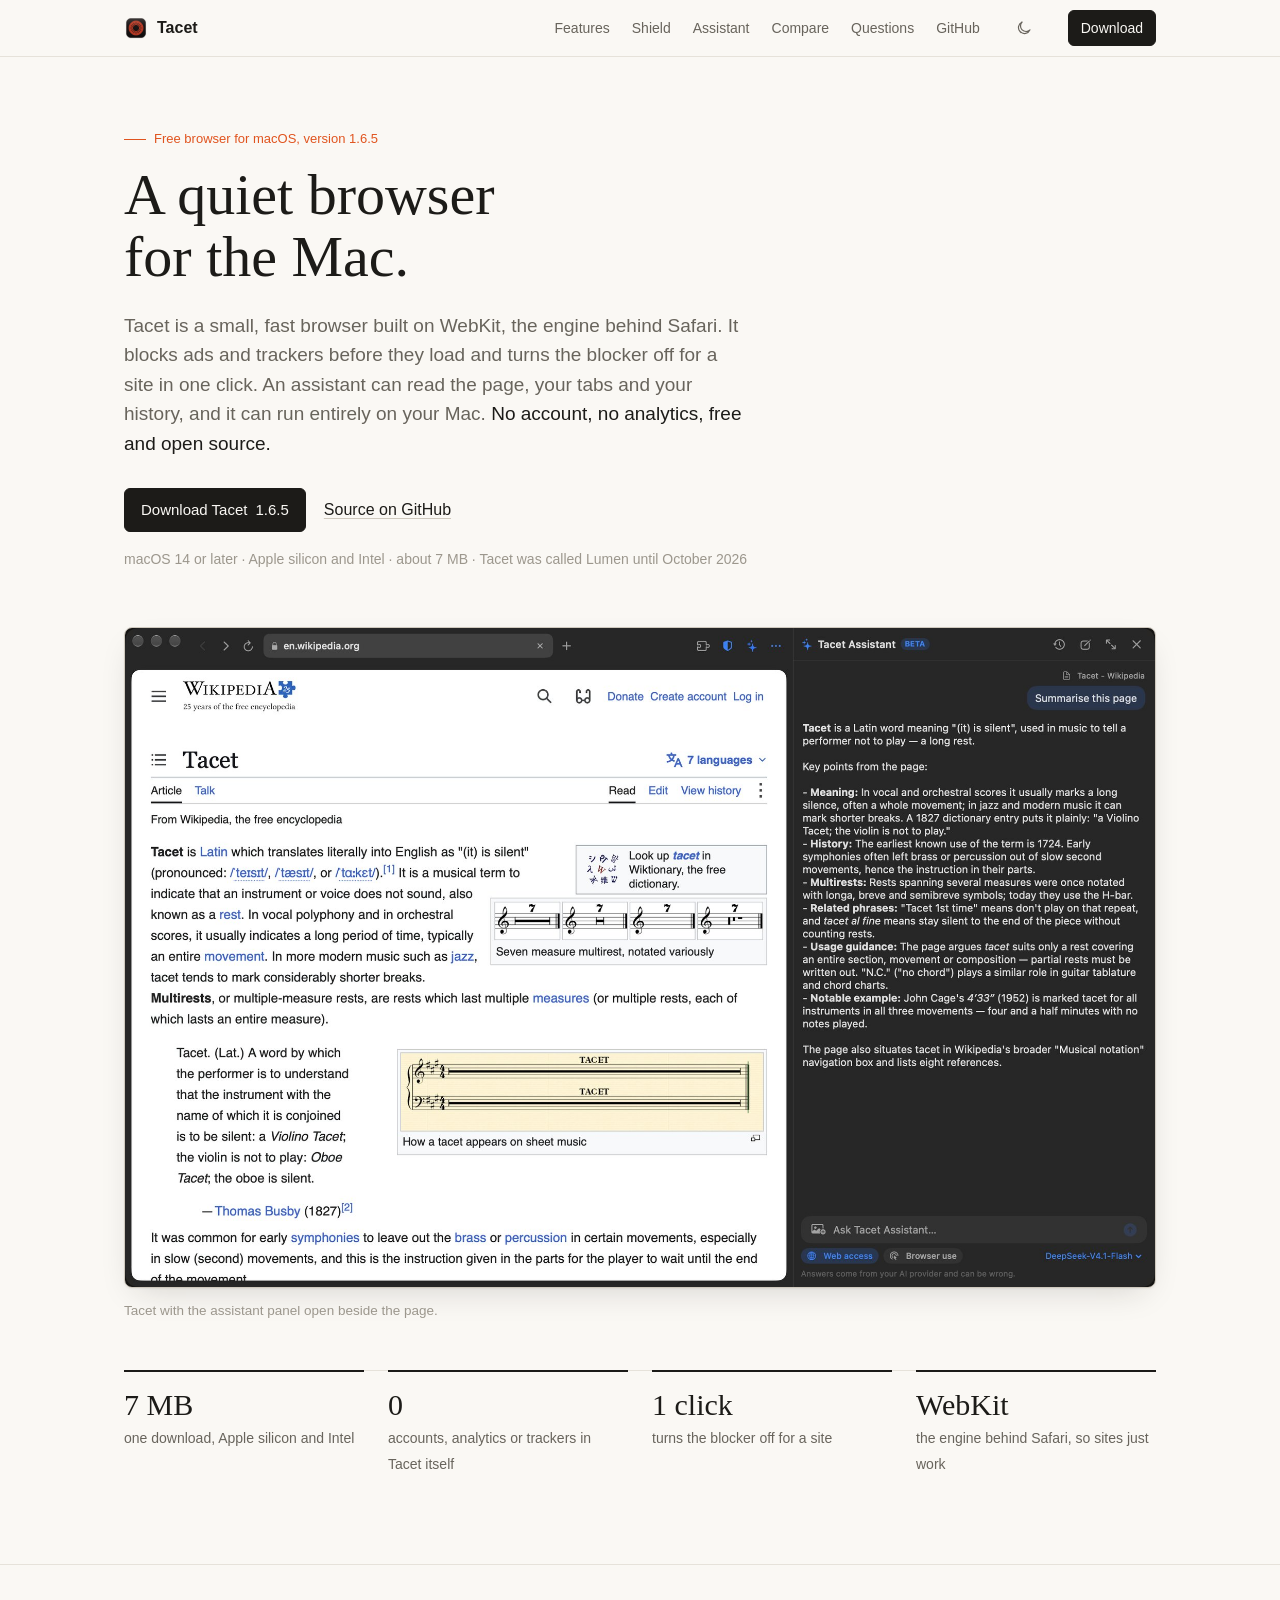
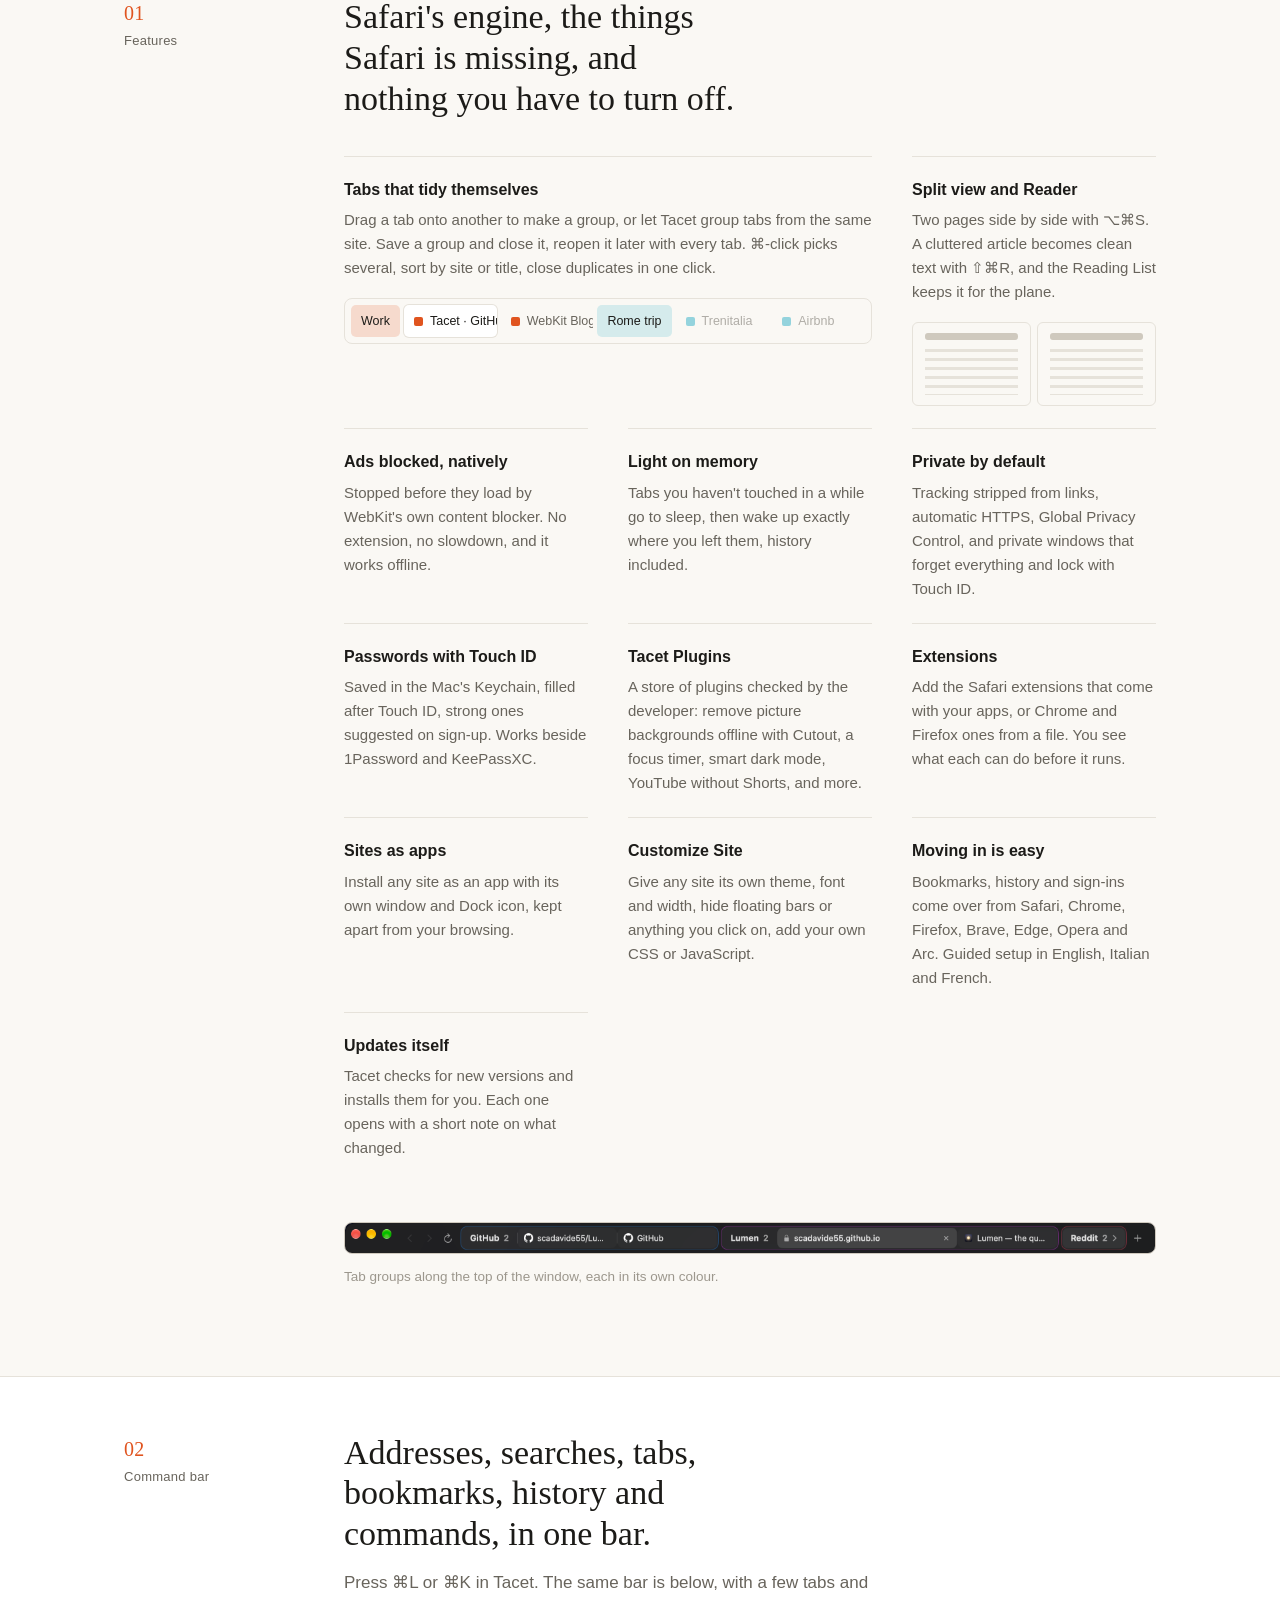
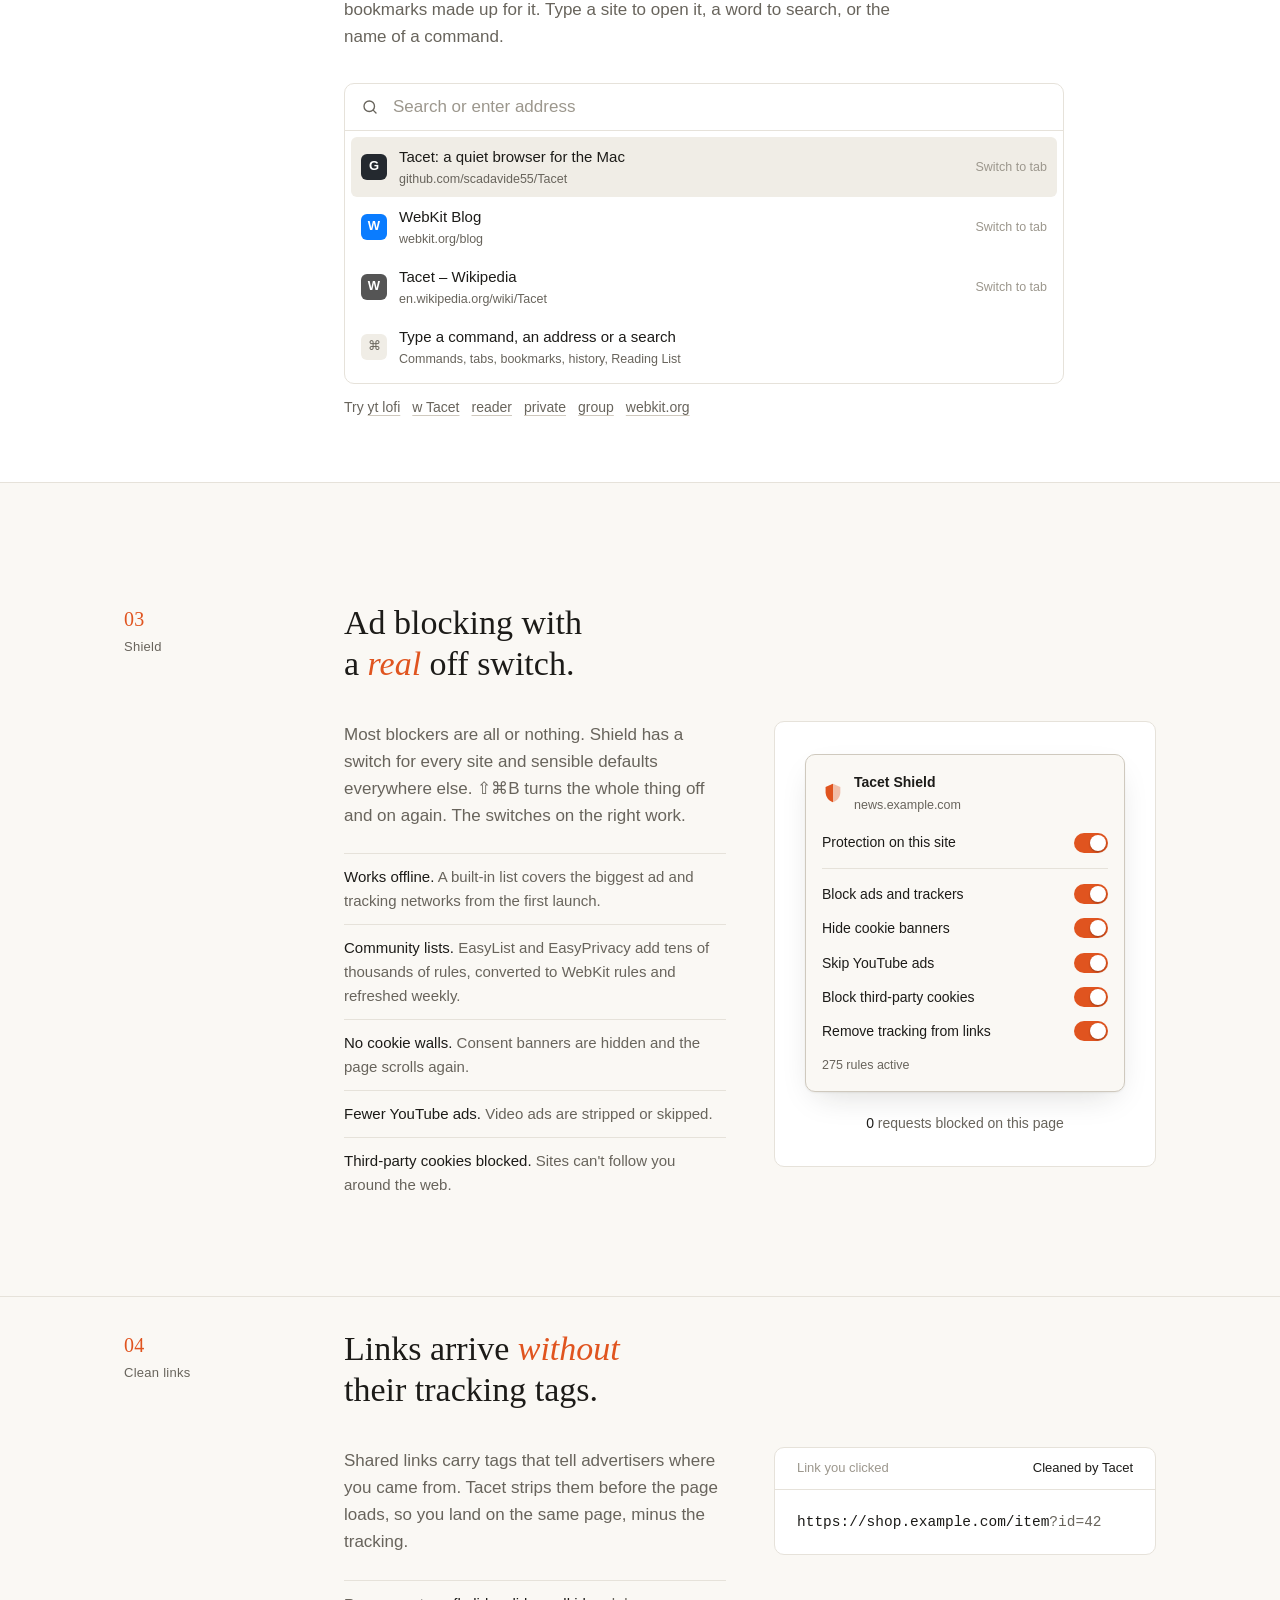
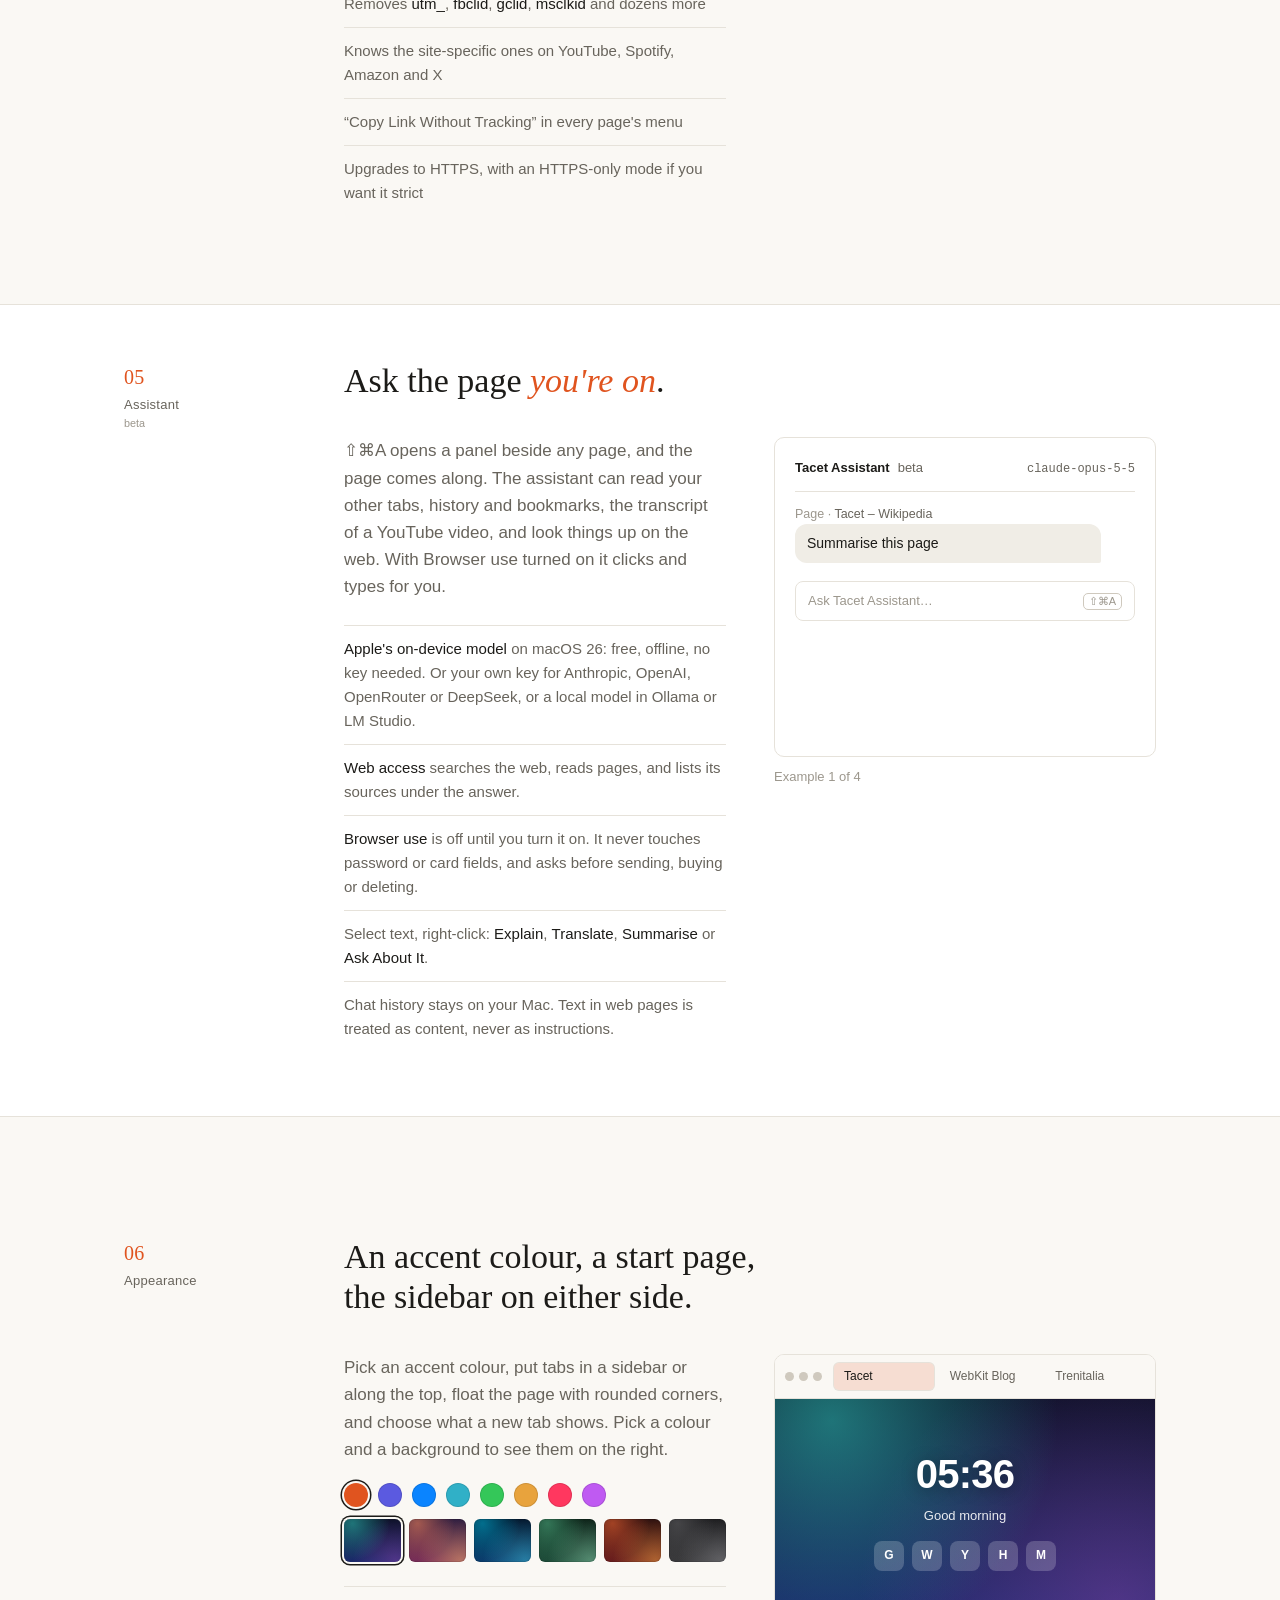
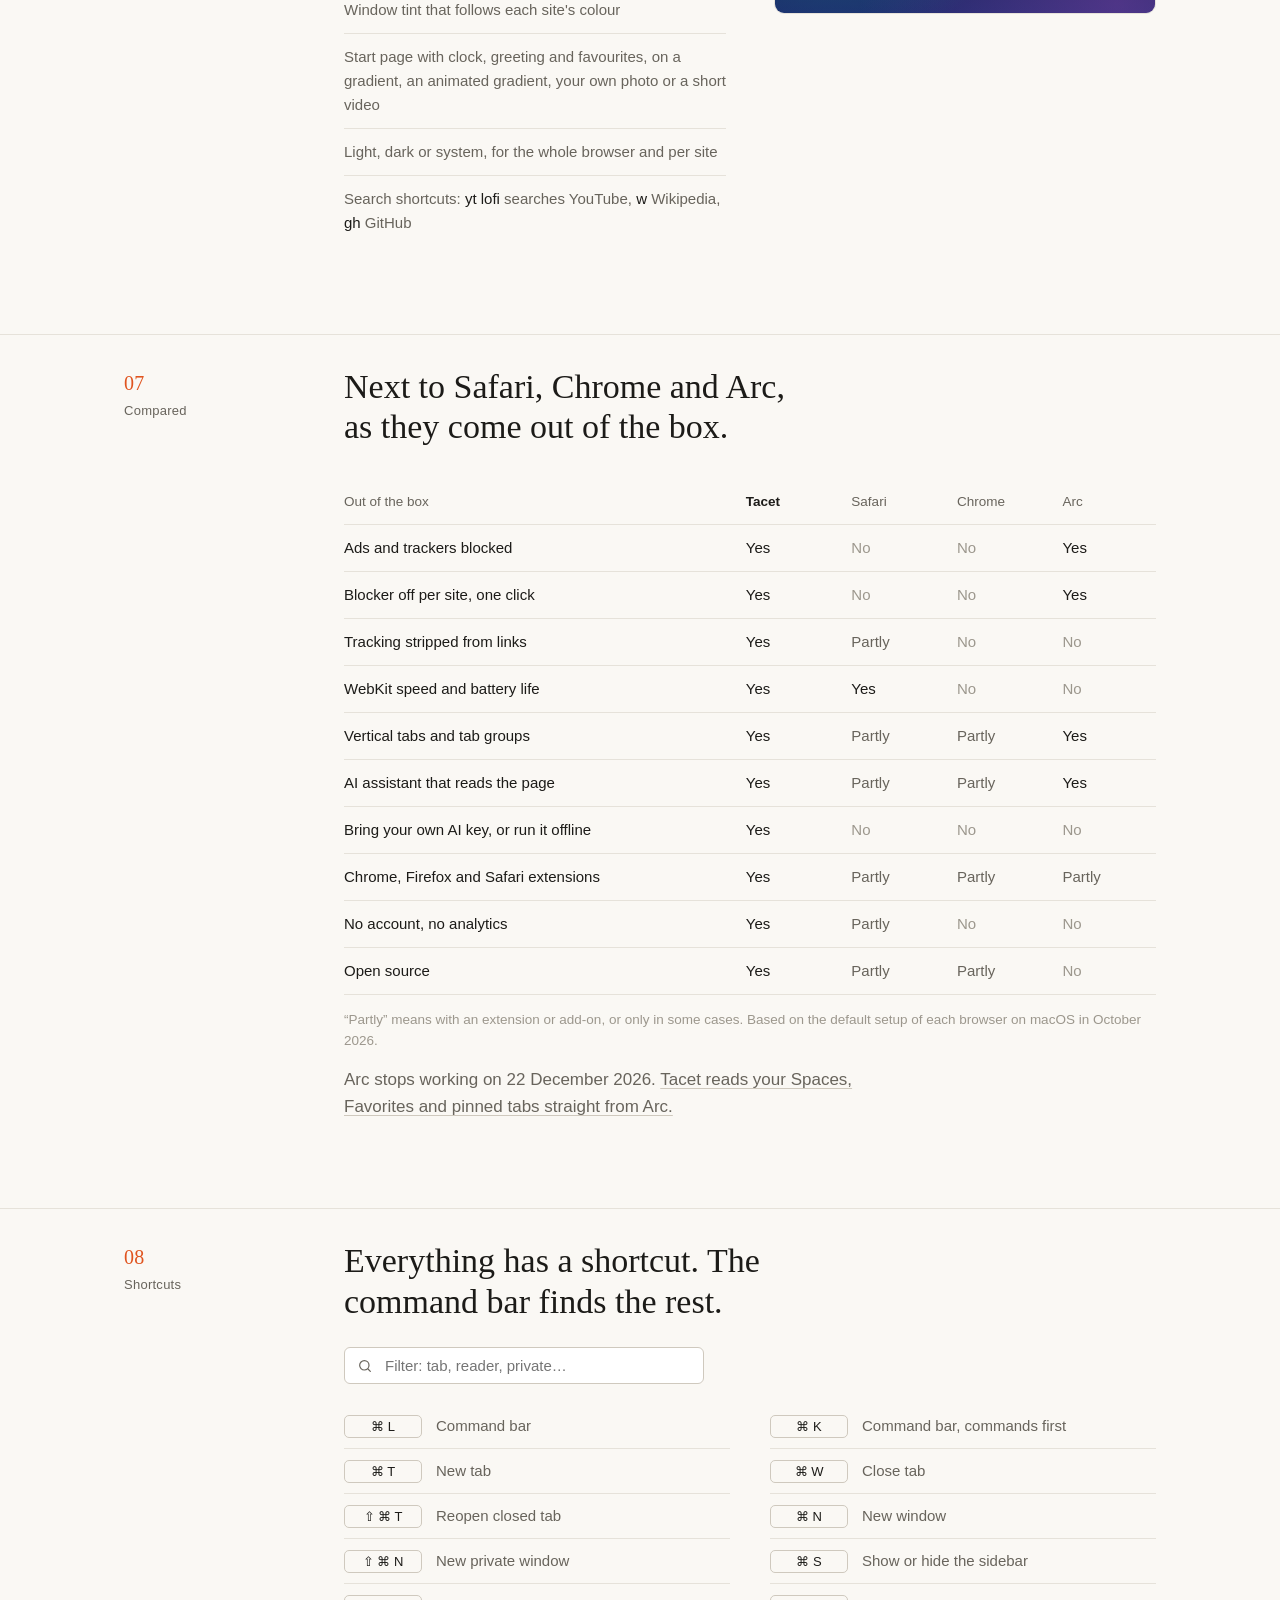
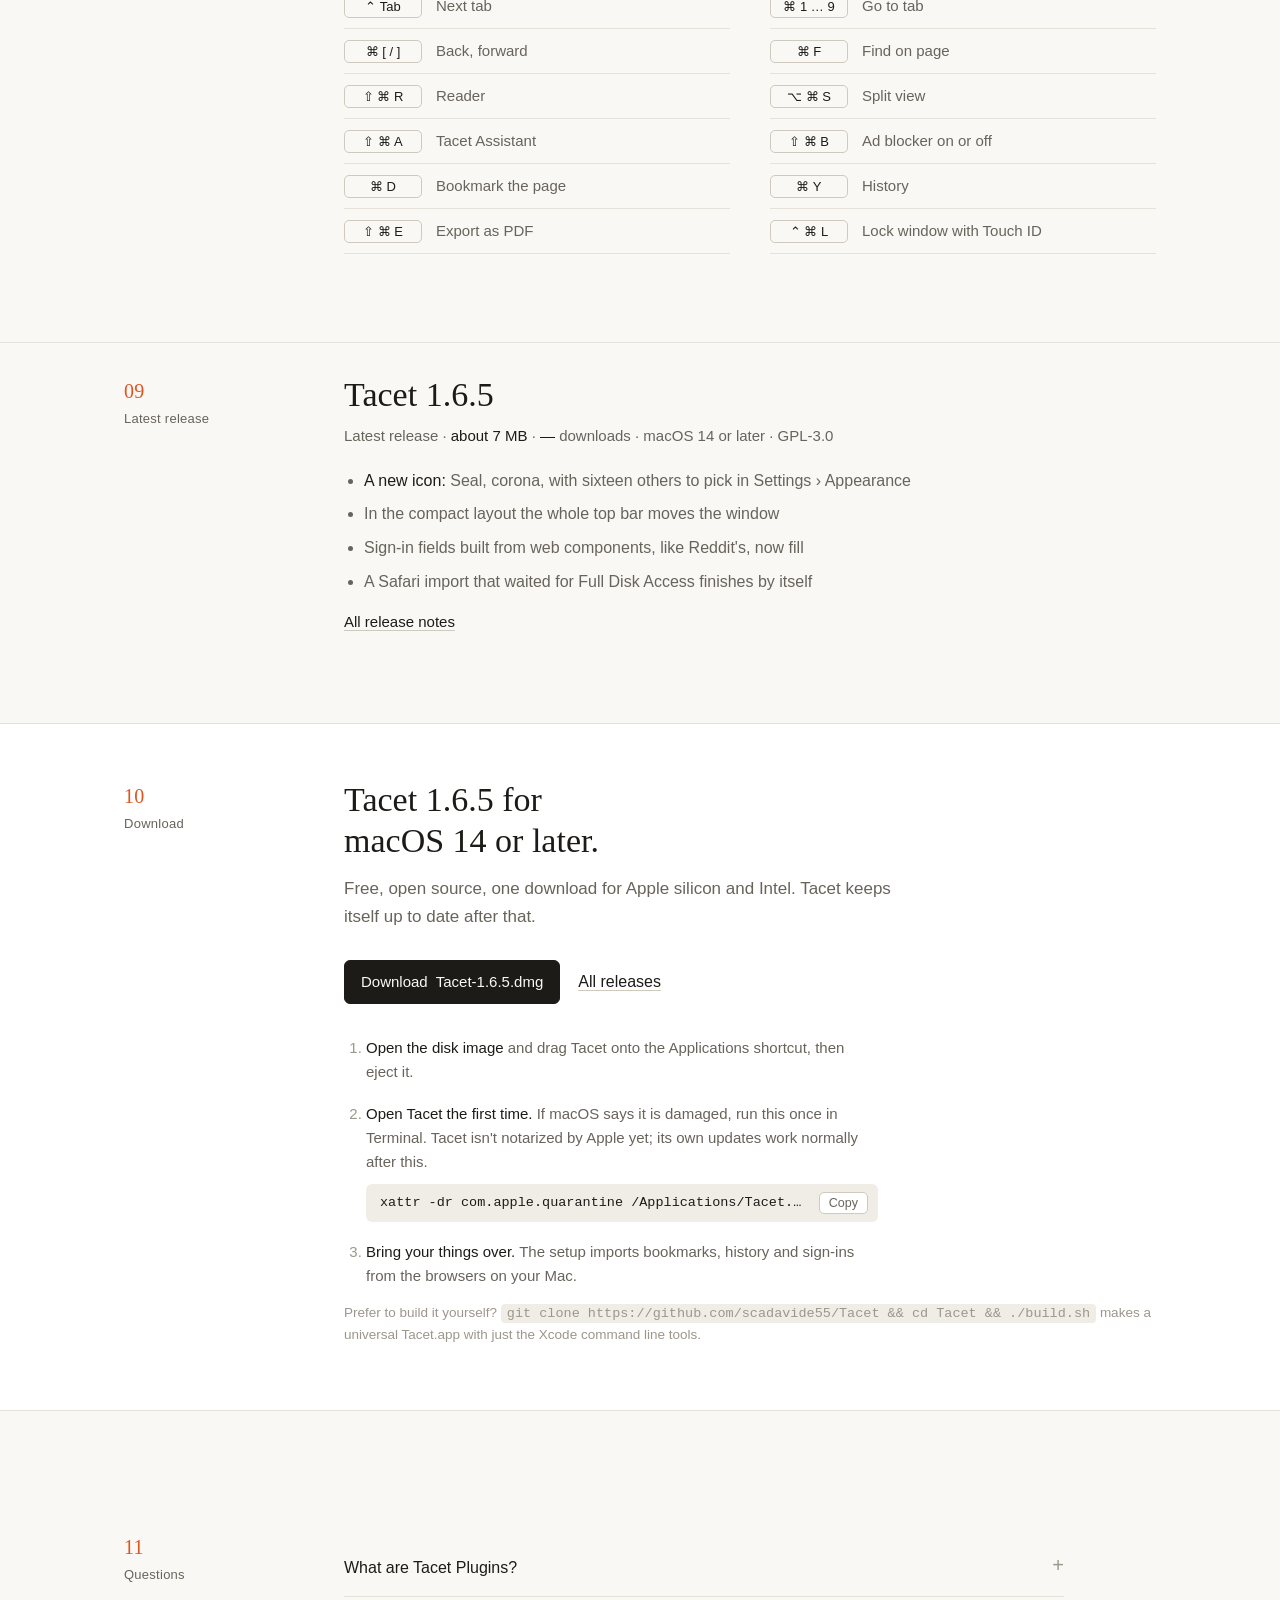
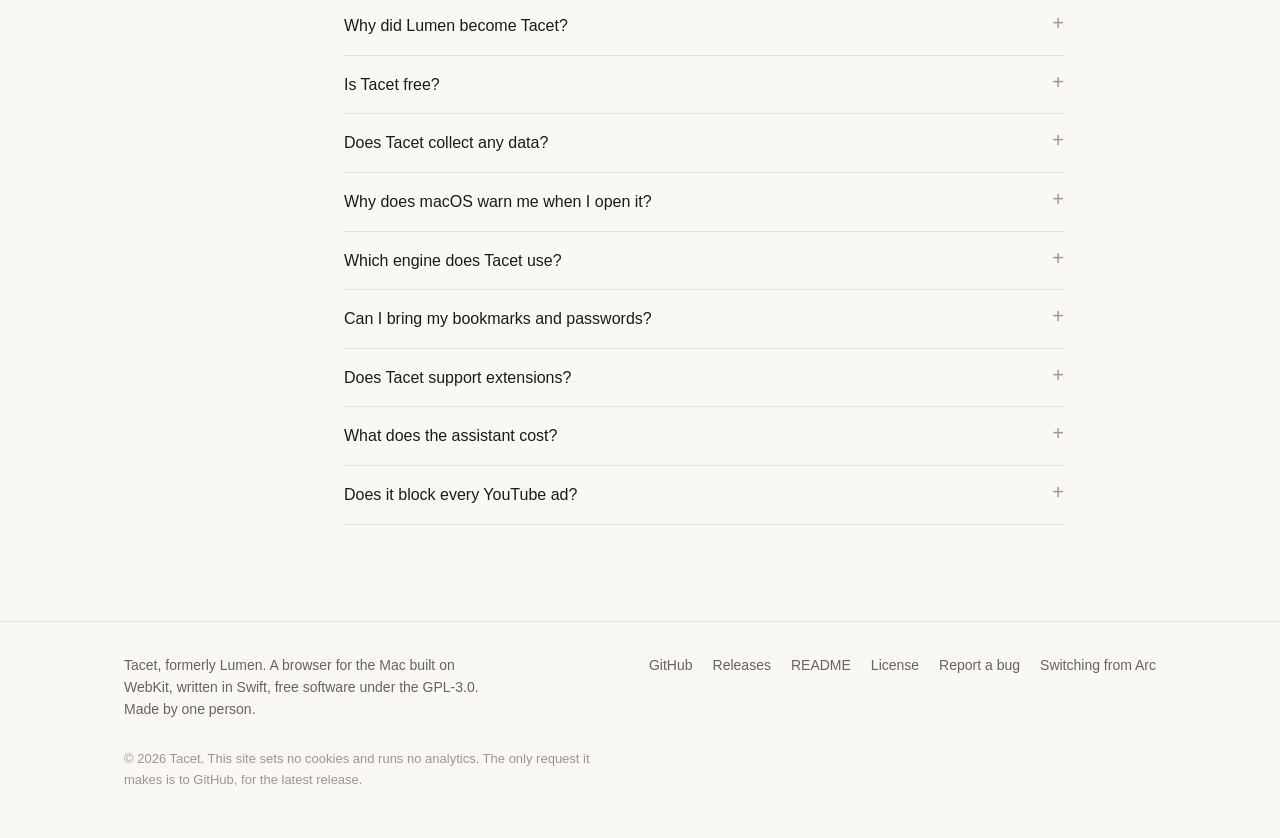
==== commit ed39f157: "Tacet 1.6.5: Welcome to Tacet 1.6.5, the version, the guide, README, site links and a new site scree" ====
--- a/docs/index.html
+++ b/docs/index.html
@@ -23,10 +23,10 @@
   "name": "Tacet",
   "operatingSystem": "macOS 14 or later",
   "applicationCategory": "BrowserApplication",
-  "softwareVersion": "1.6.4",
+  "softwareVersion": "1.6.5",
   "license": "https://www.gnu.org/licenses/gpl-3.0.html",
   "offers": { "@type": "Offer", "price": "0", "priceCurrency": "USD" },
-  "downloadUrl": "https://github.com/scadavide55/Tacet/releases/download/v1.6.4/Tacet-1.6.4.dmg",
+  "downloadUrl": "https://github.com/scadavide55/Tacet/releases/download/v1.6.5/Tacet-1.6.5.dmg",
   "url": "https://scadavide55.github.io/Tacet/",
   "description": "A small, fast and private macOS browser built on WebKit, with a native ad blocker you can turn off in one click."
 }
@@ -405,16 +405,16 @@
 
 <header class="hero" id="top">
   <div class="wrap">
-    <p class="mark">Free browser for macOS, version 1.6.4</p>
+    <p class="mark">Free browser for macOS, version 1.6.5</p>
     <h1>A quiet browser for the Mac.</h1>
     <p class="lead">Tacet is a small, fast browser built on WebKit, the engine behind Safari. It blocks ads and trackers before they load and turns the blocker off for a site in one click. An assistant can read the page, your tabs and your history, and it can run entirely on your Mac. <b>No account, no analytics, free and open source.</b></p>
     <div class="cta">
-      <a class="btn" id="dl-top" href="https://github.com/scadavide55/Tacet/releases/download/v1.6.4/Tacet-1.6.4.dmg">Download Tacet <span id="dl-v">1.6.4</span></a>
+      <a class="btn" id="dl-top" href="https://github.com/scadavide55/Tacet/releases/download/v1.6.5/Tacet-1.6.5.dmg">Download Tacet <span id="dl-v">1.6.5</span></a>
       <a href="https://github.com/scadavide55/Tacet">Source on GitHub</a>
     </div>
     <p class="fine">macOS 14 or later · Apple silicon and Intel · about 7 MB · Tacet was called Lumen until October 2026</p>
     <figure class="shot">
-      <img src="assets/window.jpg" width="2000" height="1188" alt="The Tacet window with a page open and the assistant panel beside it, summarising the page" fetchpriority="high">
+      <img src="assets/window.jpg" width="2000" height="1281" alt="Tacet with the Wikipedia article on tacet open and Tacet Assistant beside it, summarising the page" fetchpriority="high">
       <figcaption>Tacet with the assistant panel open beside the page.</figcaption>
     </figure>
     <div class="facts" aria-label="At a glance">
@@ -694,14 +694,14 @@
   <div class="wrap grid">
     <div class="label">Latest release</div>
     <div class="release">
-      <h2>Tacet <span id="rel-v">1.6.4</span></h2>
+      <h2>Tacet <span id="rel-v">1.6.5</span></h2>
       <p class="meta"><span id="rel-d">Latest release</span> · <b id="rel-size">about 7 MB</b> · <b id="rel-dl">—</b> downloads · macOS 14 or later · GPL-3.0</p>
       <div class="relnotes" id="rel-notes">
         <ul>
-          <li><b>Tacet Plugins (beta):</b> a verified store with Cutout, Focus Timer, Smart Dark Mode and 20 more</li>
-          <li>An extensions menu: open, run or turn off any plugin, pin it, or turn it off for one site</li>
-          <li>Tacet Assistant knows all of Tacet, uses your plugins, and runs on Ollama or LM Studio</li>
-          <li>Pinned tabs keep their site, ⇧⌘T brings back tabs closed together, windows snap to screen edges</li>
+          <li><b>A new icon:</b> Seal, corona, with sixteen others to pick in Settings › Appearance</li>
+          <li>In the compact layout the whole top bar moves the window</li>
+          <li>Sign-in fields built from web components, like Reddit's, now fill</li>
+          <li>A Safari import that waited for Full Disk Access finishes by itself</li>
         </ul>
         <a class="more" href="https://github.com/scadavide55/Tacet/releases">All release notes</a>
       </div>
@@ -713,10 +713,10 @@
   <div class="wrap grid">
     <div class="label">Download</div>
     <div>
-      <h2>Tacet <span id="dl-v2">1.6.4</span> for macOS 14 or later.</h2>
+      <h2>Tacet <span id="dl-v2">1.6.5</span> for macOS 14 or later.</h2>
       <p class="sub">Free, open source, one download for Apple silicon and Intel. Tacet keeps itself up to date after that.</p>
       <div class="cta">
-        <a class="btn" id="dl-main" href="https://github.com/scadavide55/Tacet/releases/download/v1.6.4/Tacet-1.6.4.dmg">Download <span id="dl-name">Tacet-1.6.4.dmg</span></a>
+        <a class="btn" id="dl-main" href="https://github.com/scadavide55/Tacet/releases/download/v1.6.5/Tacet-1.6.5.dmg">Download <span id="dl-name">Tacet-1.6.5.dmg</span></a>
         <a href="https://github.com/scadavide55/Tacet/releases">All releases</a>
       </div>
       <ol class="steps">
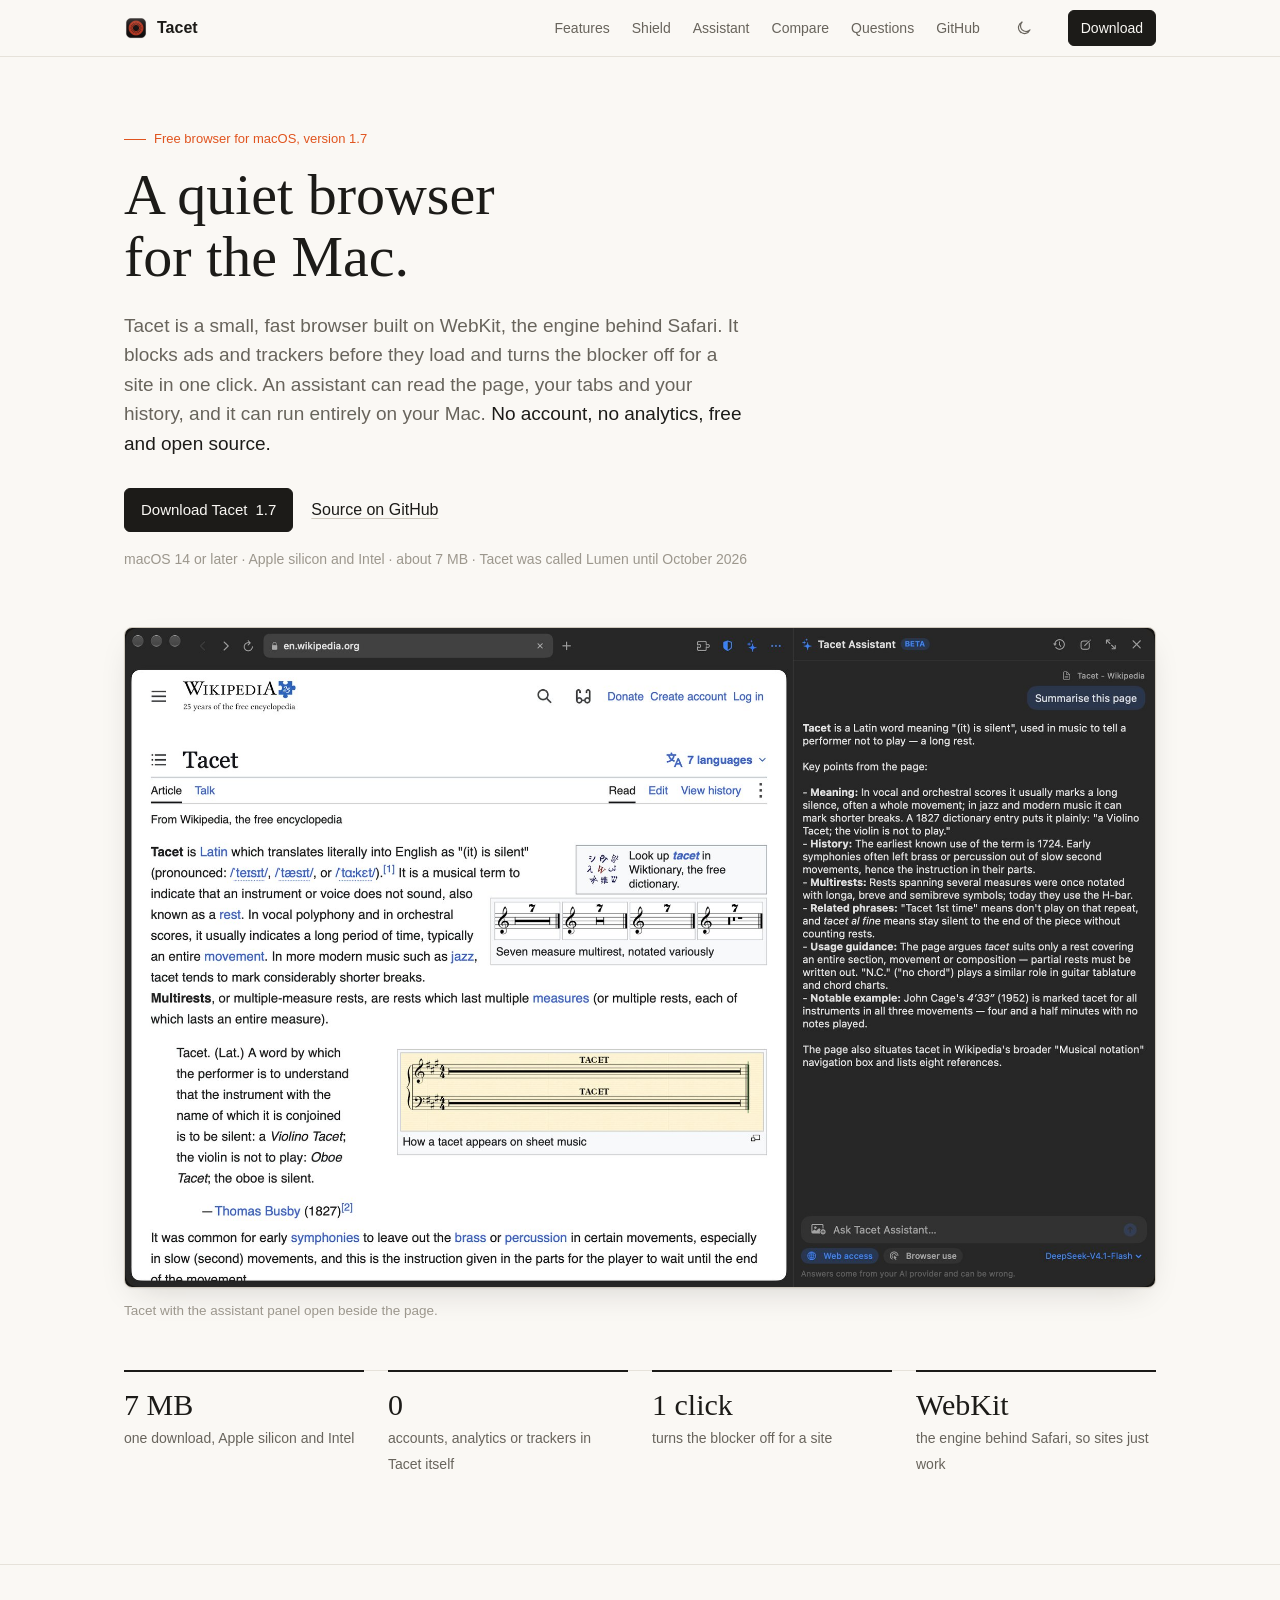
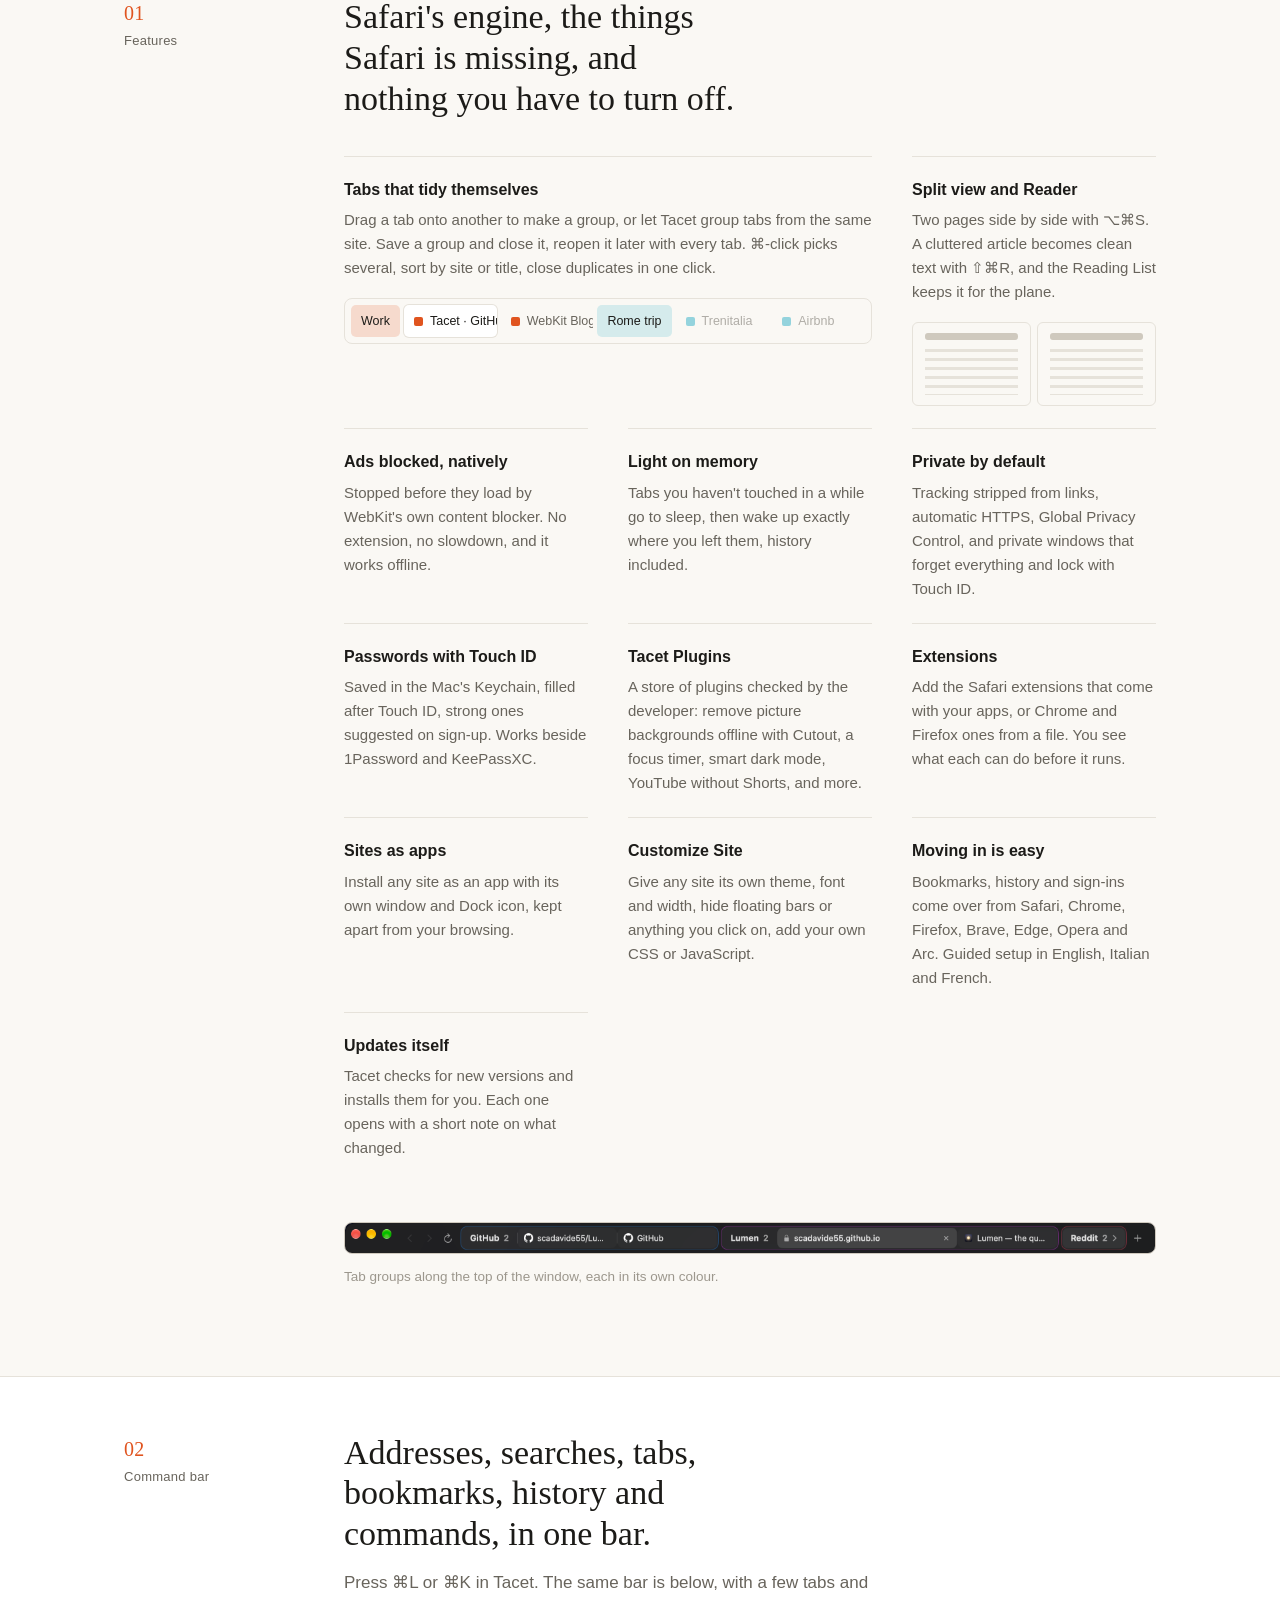
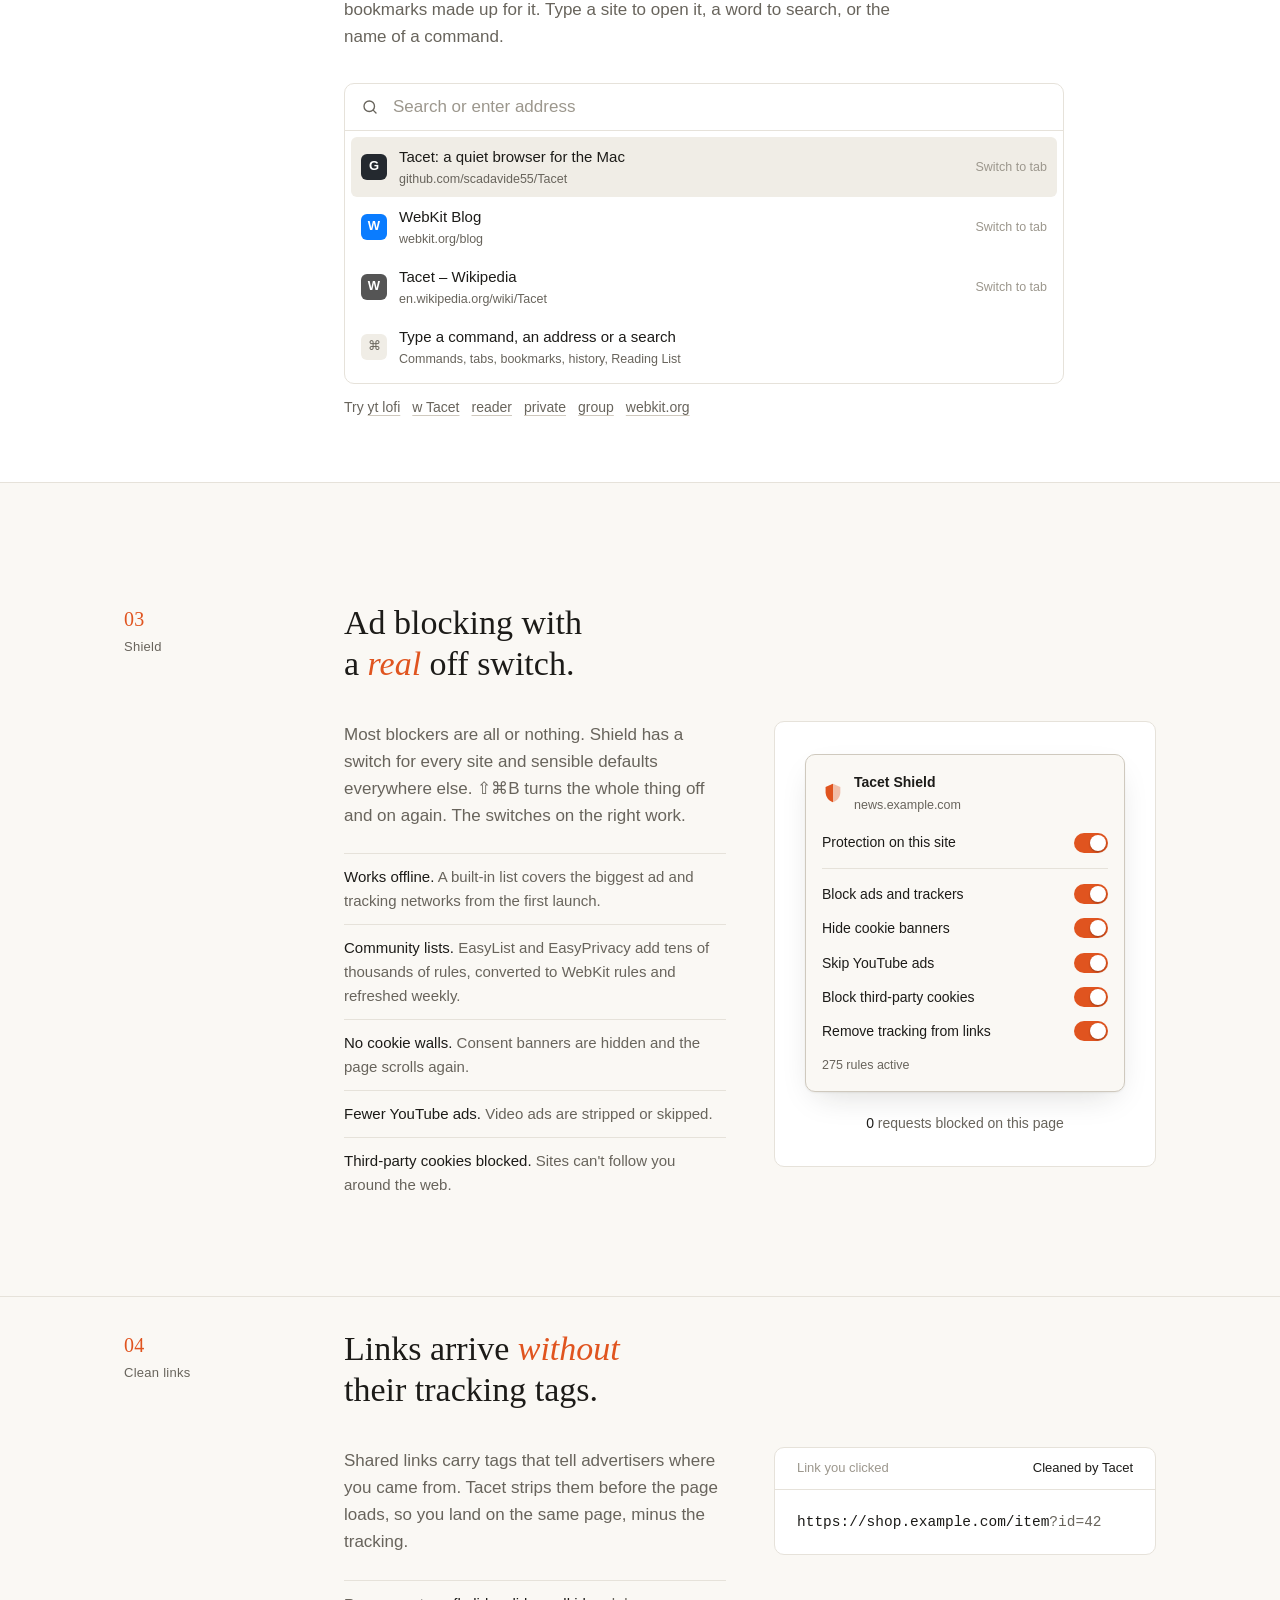
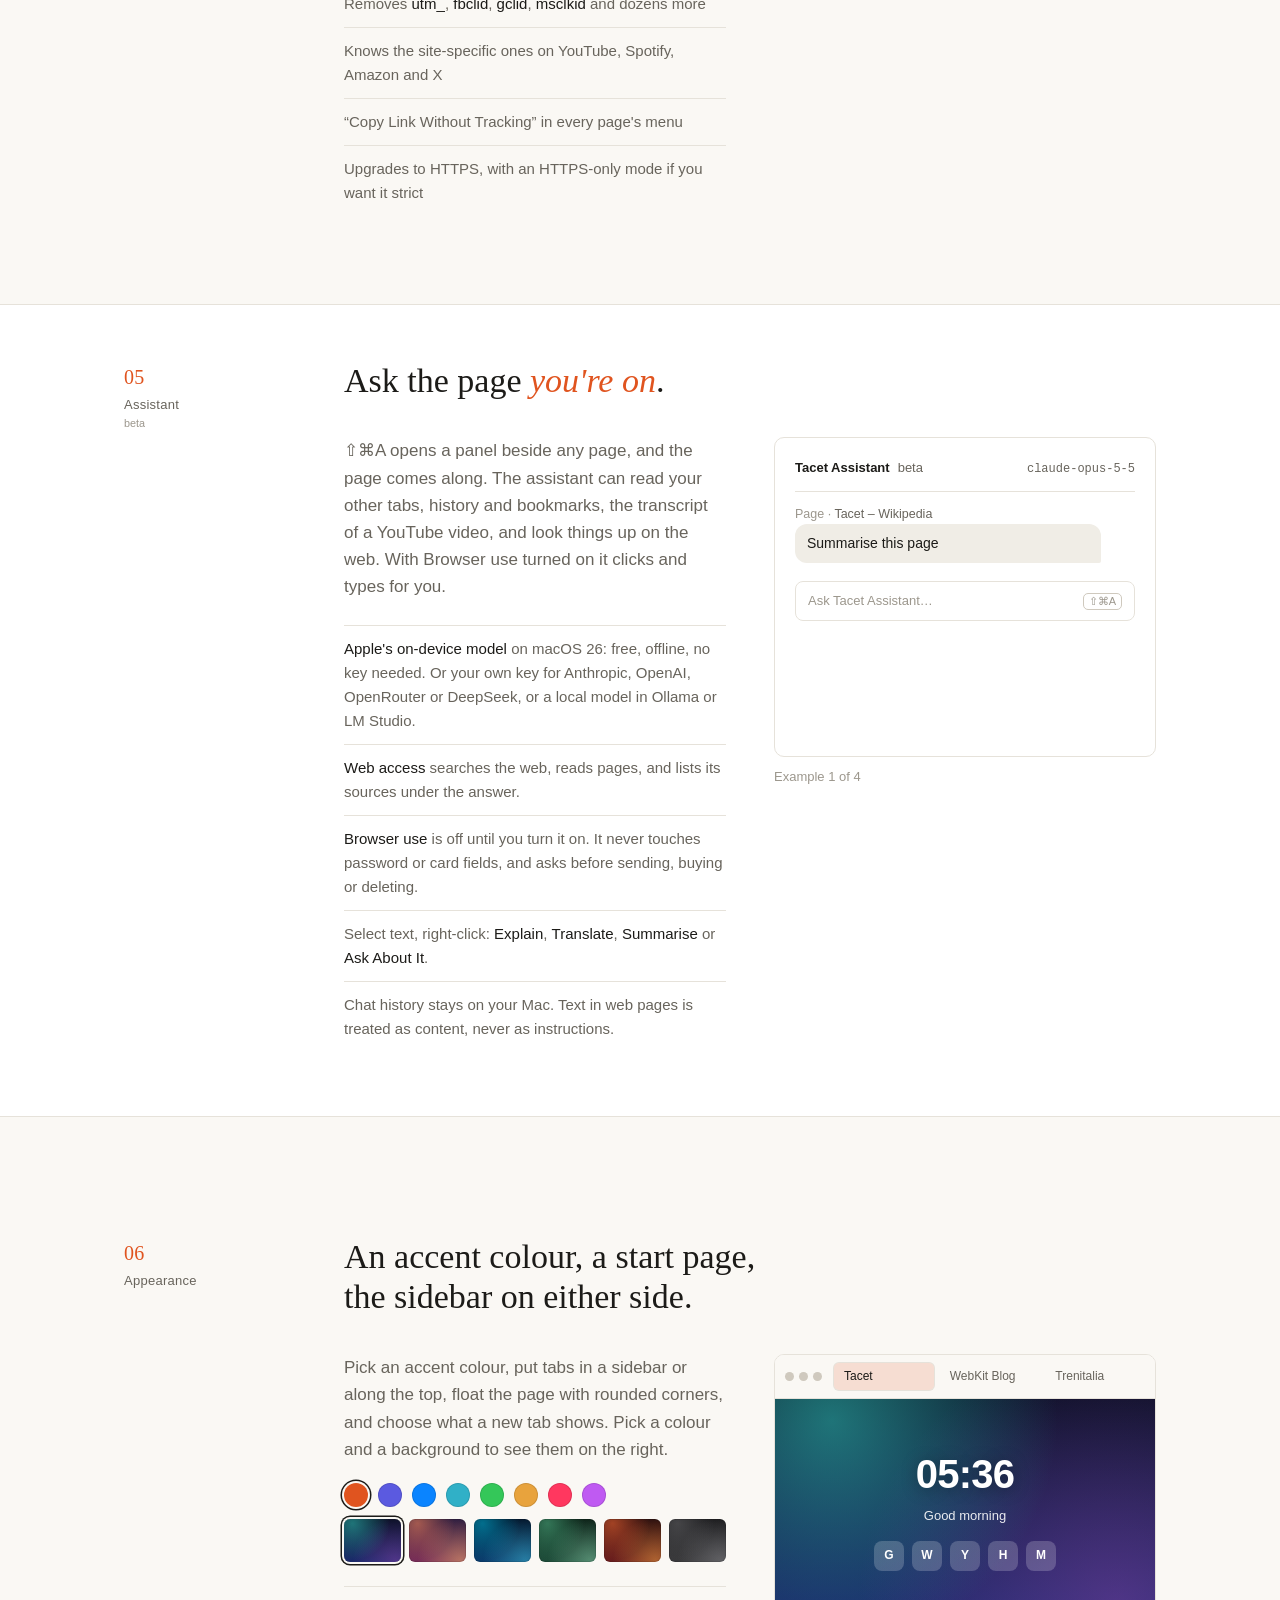
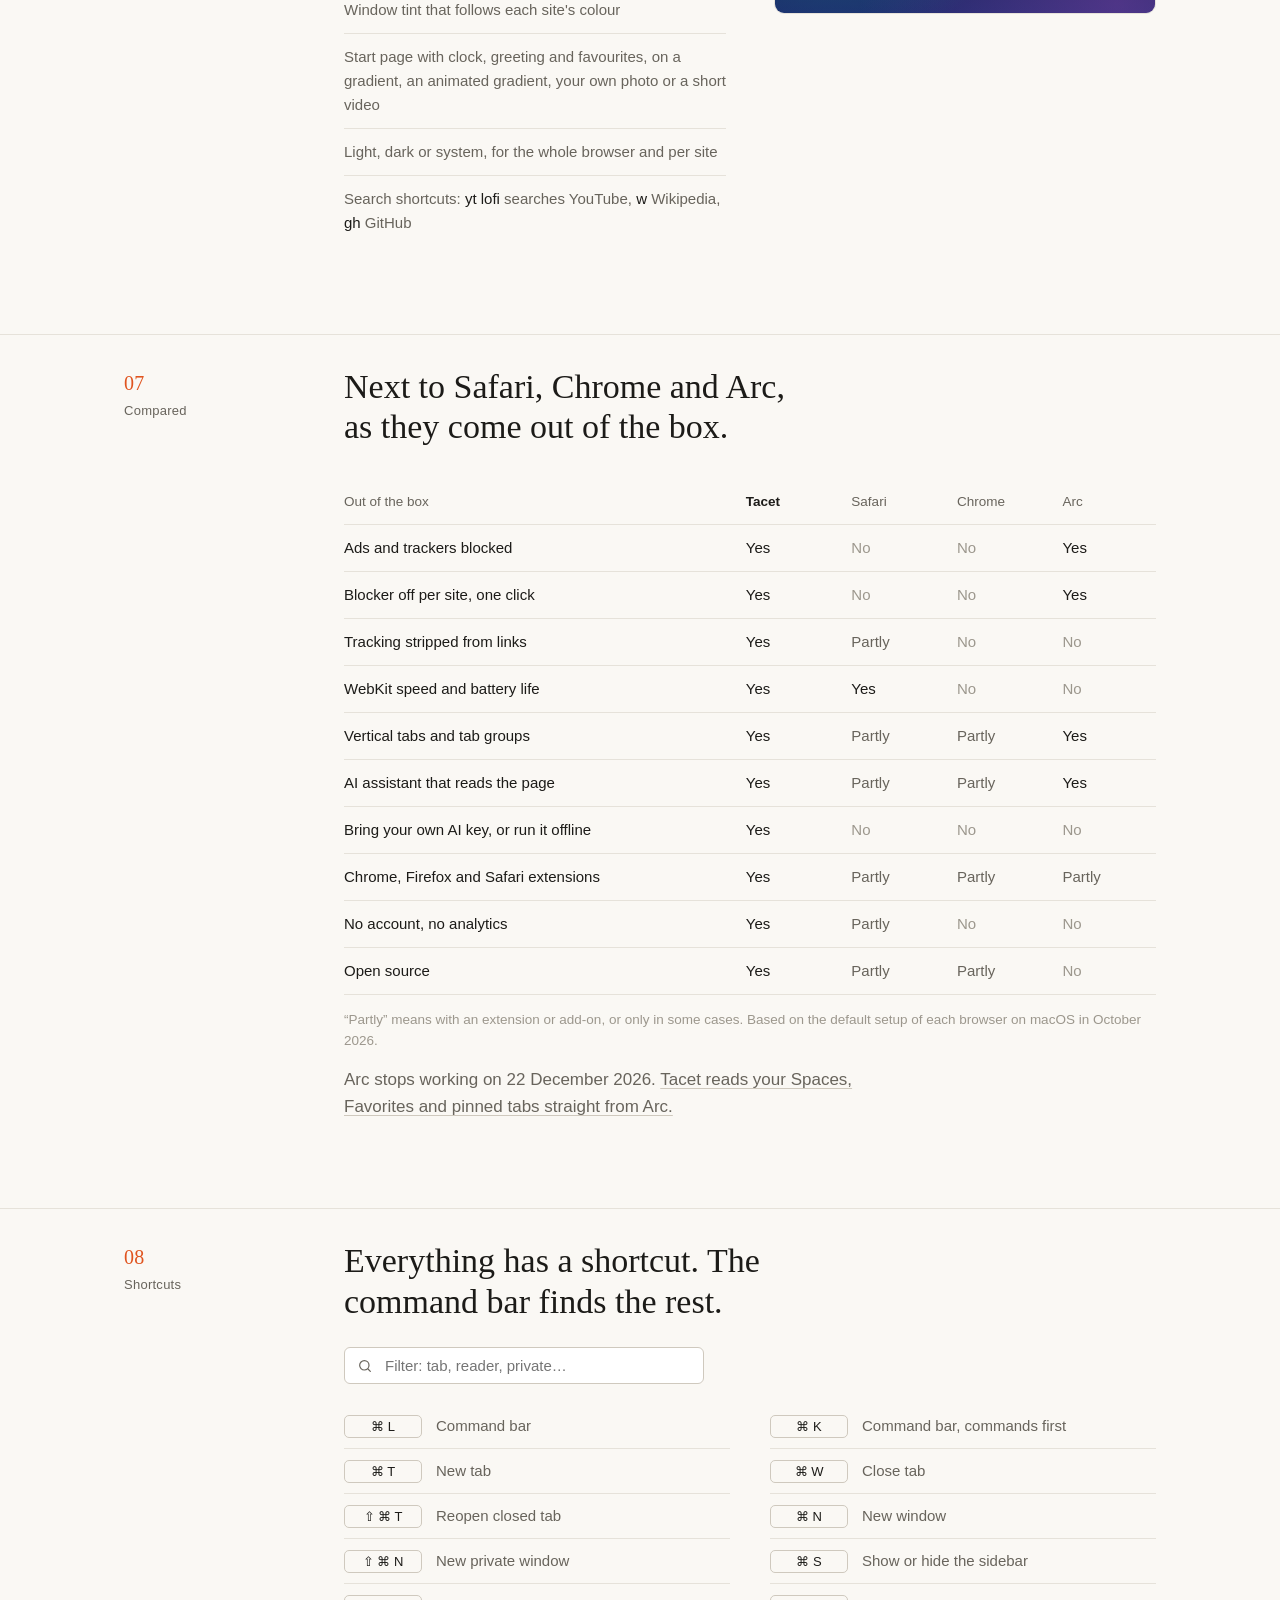
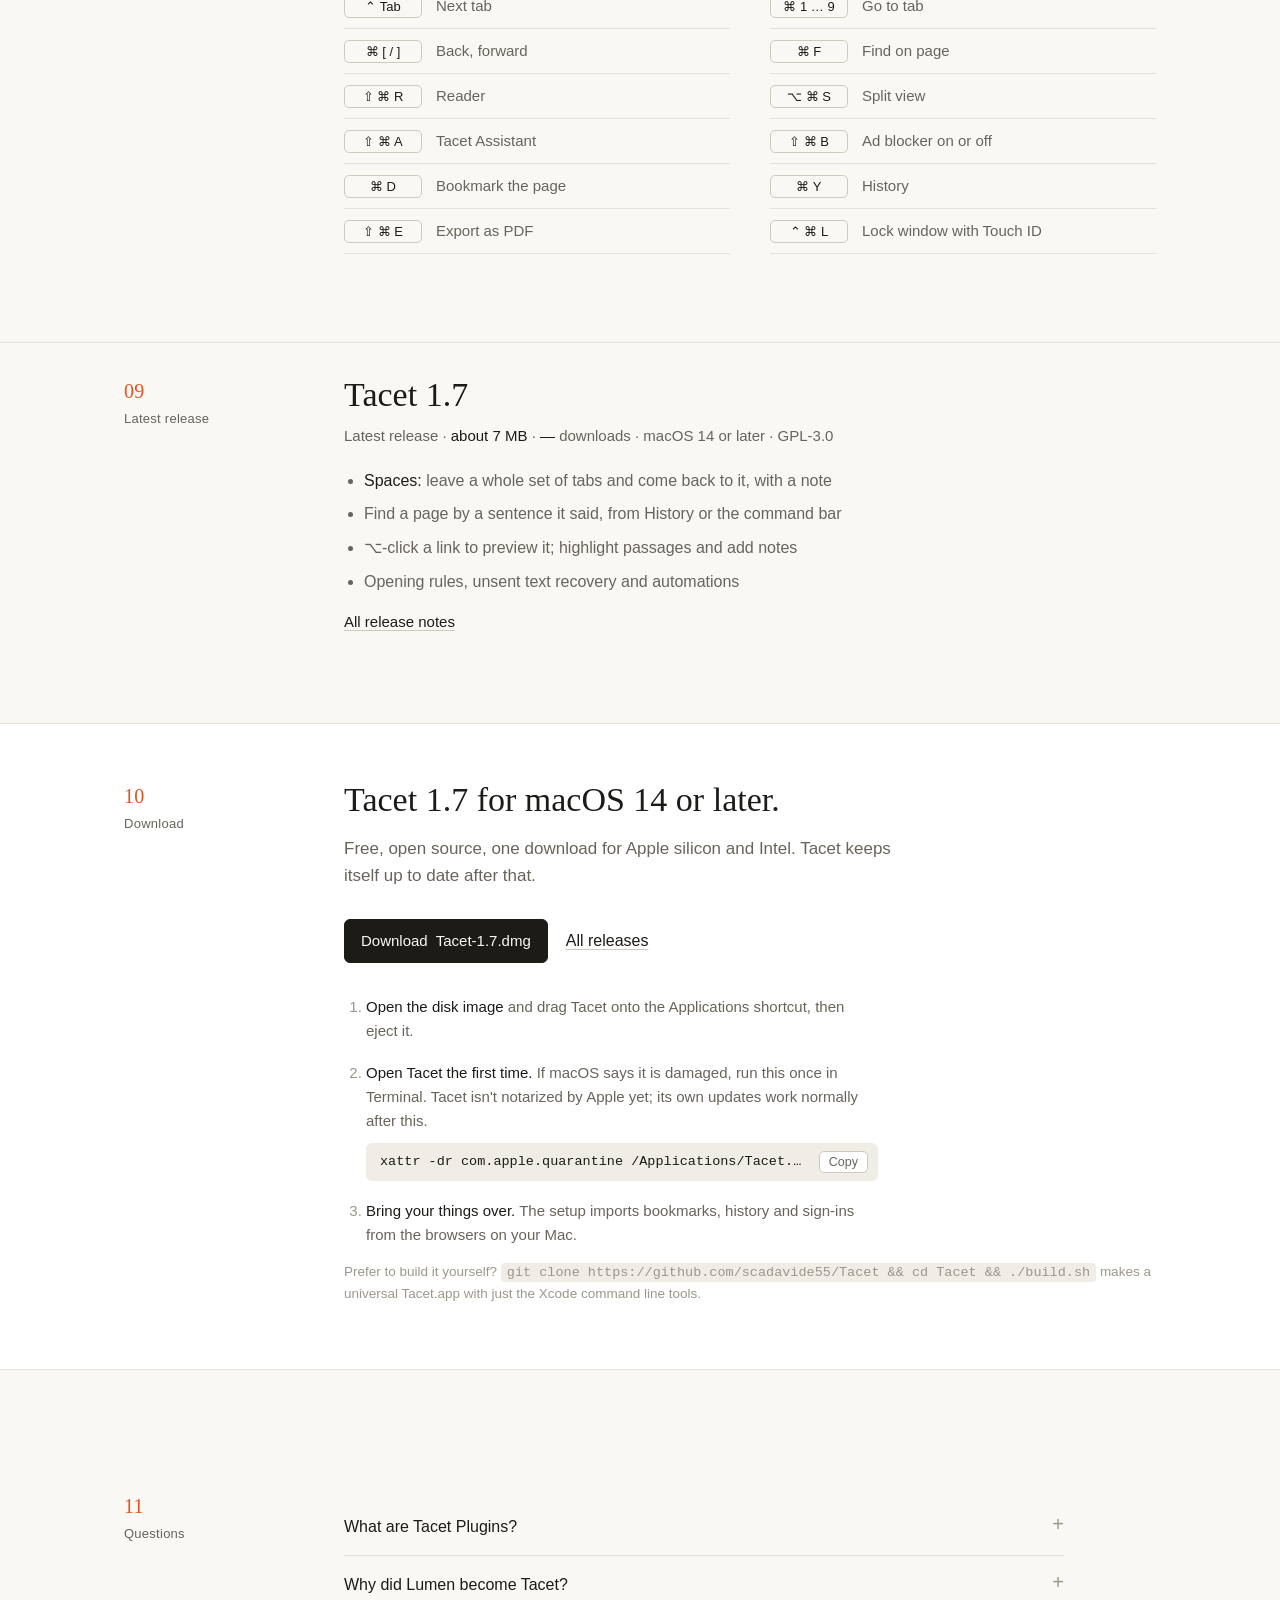
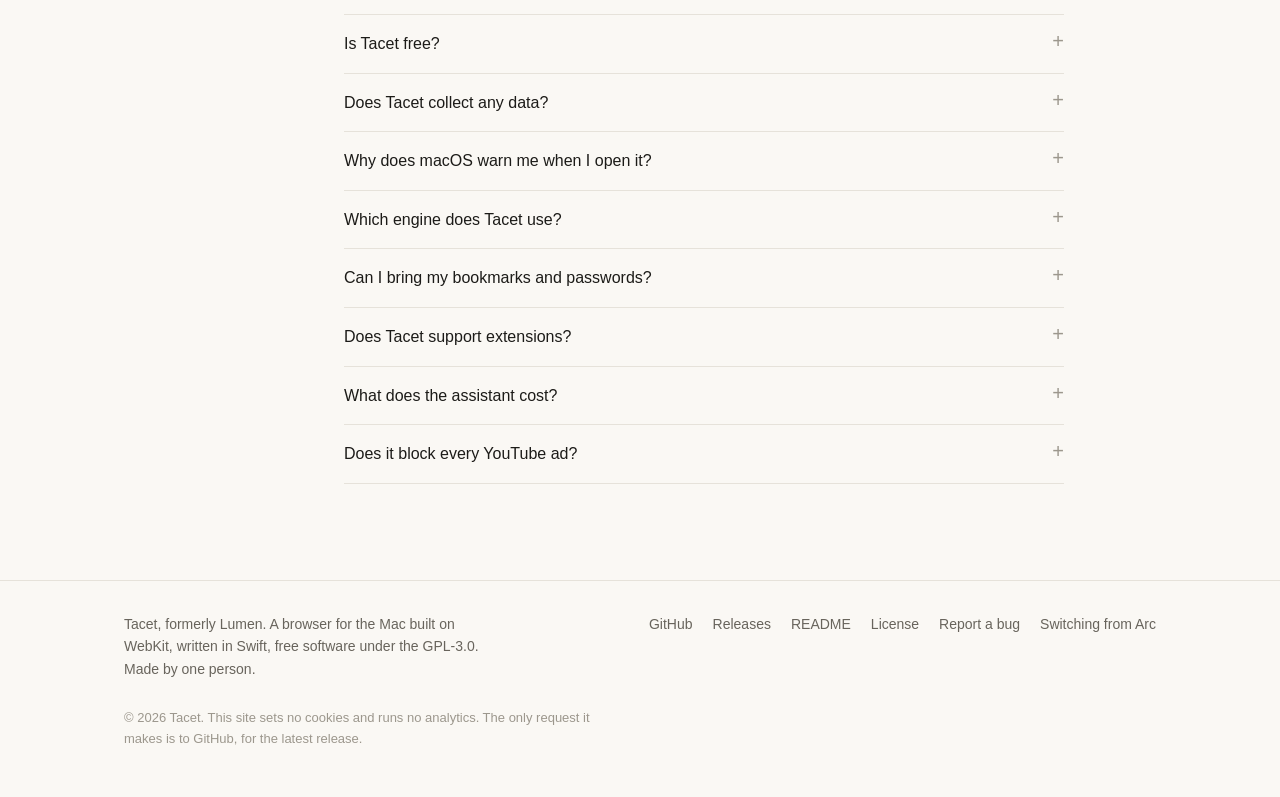
==== commit 23d53477: "Tacet 1.7: history beyond the newest 5,000 entries stays on disk and is still searched, long convers" ====
--- a/docs/index.html
+++ b/docs/index.html
@@ -23,10 +23,10 @@
   "name": "Tacet",
   "operatingSystem": "macOS 14 or later",
   "applicationCategory": "BrowserApplication",
-  "softwareVersion": "1.6.5",
+  "softwareVersion": "1.7",
   "license": "https://www.gnu.org/licenses/gpl-3.0.html",
   "offers": { "@type": "Offer", "price": "0", "priceCurrency": "USD" },
-  "downloadUrl": "https://github.com/scadavide55/Tacet/releases/download/v1.6.5/Tacet-1.6.5.dmg",
+  "downloadUrl": "https://github.com/scadavide55/Tacet/releases/download/v1.7/Tacet-1.7.dmg",
   "url": "https://scadavide55.github.io/Tacet/",
   "description": "A small, fast and private macOS browser built on WebKit, with a native ad blocker you can turn off in one click."
 }
@@ -405,11 +405,11 @@
 
 <header class="hero" id="top">
   <div class="wrap">
-    <p class="mark">Free browser for macOS, version 1.6.5</p>
+    <p class="mark">Free browser for macOS, version 1.7</p>
     <h1>A quiet browser for the Mac.</h1>
     <p class="lead">Tacet is a small, fast browser built on WebKit, the engine behind Safari. It blocks ads and trackers before they load and turns the blocker off for a site in one click. An assistant can read the page, your tabs and your history, and it can run entirely on your Mac. <b>No account, no analytics, free and open source.</b></p>
     <div class="cta">
-      <a class="btn" id="dl-top" href="https://github.com/scadavide55/Tacet/releases/download/v1.6.5/Tacet-1.6.5.dmg">Download Tacet <span id="dl-v">1.6.5</span></a>
+      <a class="btn" id="dl-top" href="https://github.com/scadavide55/Tacet/releases/download/v1.7/Tacet-1.7.dmg">Download Tacet <span id="dl-v">1.7</span></a>
       <a href="https://github.com/scadavide55/Tacet">Source on GitHub</a>
     </div>
     <p class="fine">macOS 14 or later · Apple silicon and Intel · about 7 MB · Tacet was called Lumen until October 2026</p>
@@ -694,14 +694,14 @@
   <div class="wrap grid">
     <div class="label">Latest release</div>
     <div class="release">
-      <h2>Tacet <span id="rel-v">1.6.5</span></h2>
+      <h2>Tacet <span id="rel-v">1.7</span></h2>
       <p class="meta"><span id="rel-d">Latest release</span> · <b id="rel-size">about 7 MB</b> · <b id="rel-dl">—</b> downloads · macOS 14 or later · GPL-3.0</p>
       <div class="relnotes" id="rel-notes">
         <ul>
-          <li><b>A new icon:</b> Seal, corona, with sixteen others to pick in Settings › Appearance</li>
-          <li>In the compact layout the whole top bar moves the window</li>
-          <li>Sign-in fields built from web components, like Reddit's, now fill</li>
-          <li>A Safari import that waited for Full Disk Access finishes by itself</li>
+          <li><b>Spaces:</b> leave a whole set of tabs and come back to it, with a note</li>
+          <li>Find a page by a sentence it said, from History or the command bar</li>
+          <li>⌥-click a link to preview it; highlight passages and add notes</li>
+          <li>Opening rules, unsent text recovery and automations</li>
         </ul>
         <a class="more" href="https://github.com/scadavide55/Tacet/releases">All release notes</a>
       </div>
@@ -713,10 +713,10 @@
   <div class="wrap grid">
     <div class="label">Download</div>
     <div>
-      <h2>Tacet <span id="dl-v2">1.6.5</span> for macOS 14 or later.</h2>
+      <h2>Tacet <span id="dl-v2">1.7</span> for macOS 14 or later.</h2>
       <p class="sub">Free, open source, one download for Apple silicon and Intel. Tacet keeps itself up to date after that.</p>
       <div class="cta">
-        <a class="btn" id="dl-main" href="https://github.com/scadavide55/Tacet/releases/download/v1.6.5/Tacet-1.6.5.dmg">Download <span id="dl-name">Tacet-1.6.5.dmg</span></a>
+        <a class="btn" id="dl-main" href="https://github.com/scadavide55/Tacet/releases/download/v1.7/Tacet-1.7.dmg">Download <span id="dl-name">Tacet-1.7.dmg</span></a>
         <a href="https://github.com/scadavide55/Tacet/releases">All releases</a>
       </div>
       <ol class="steps">
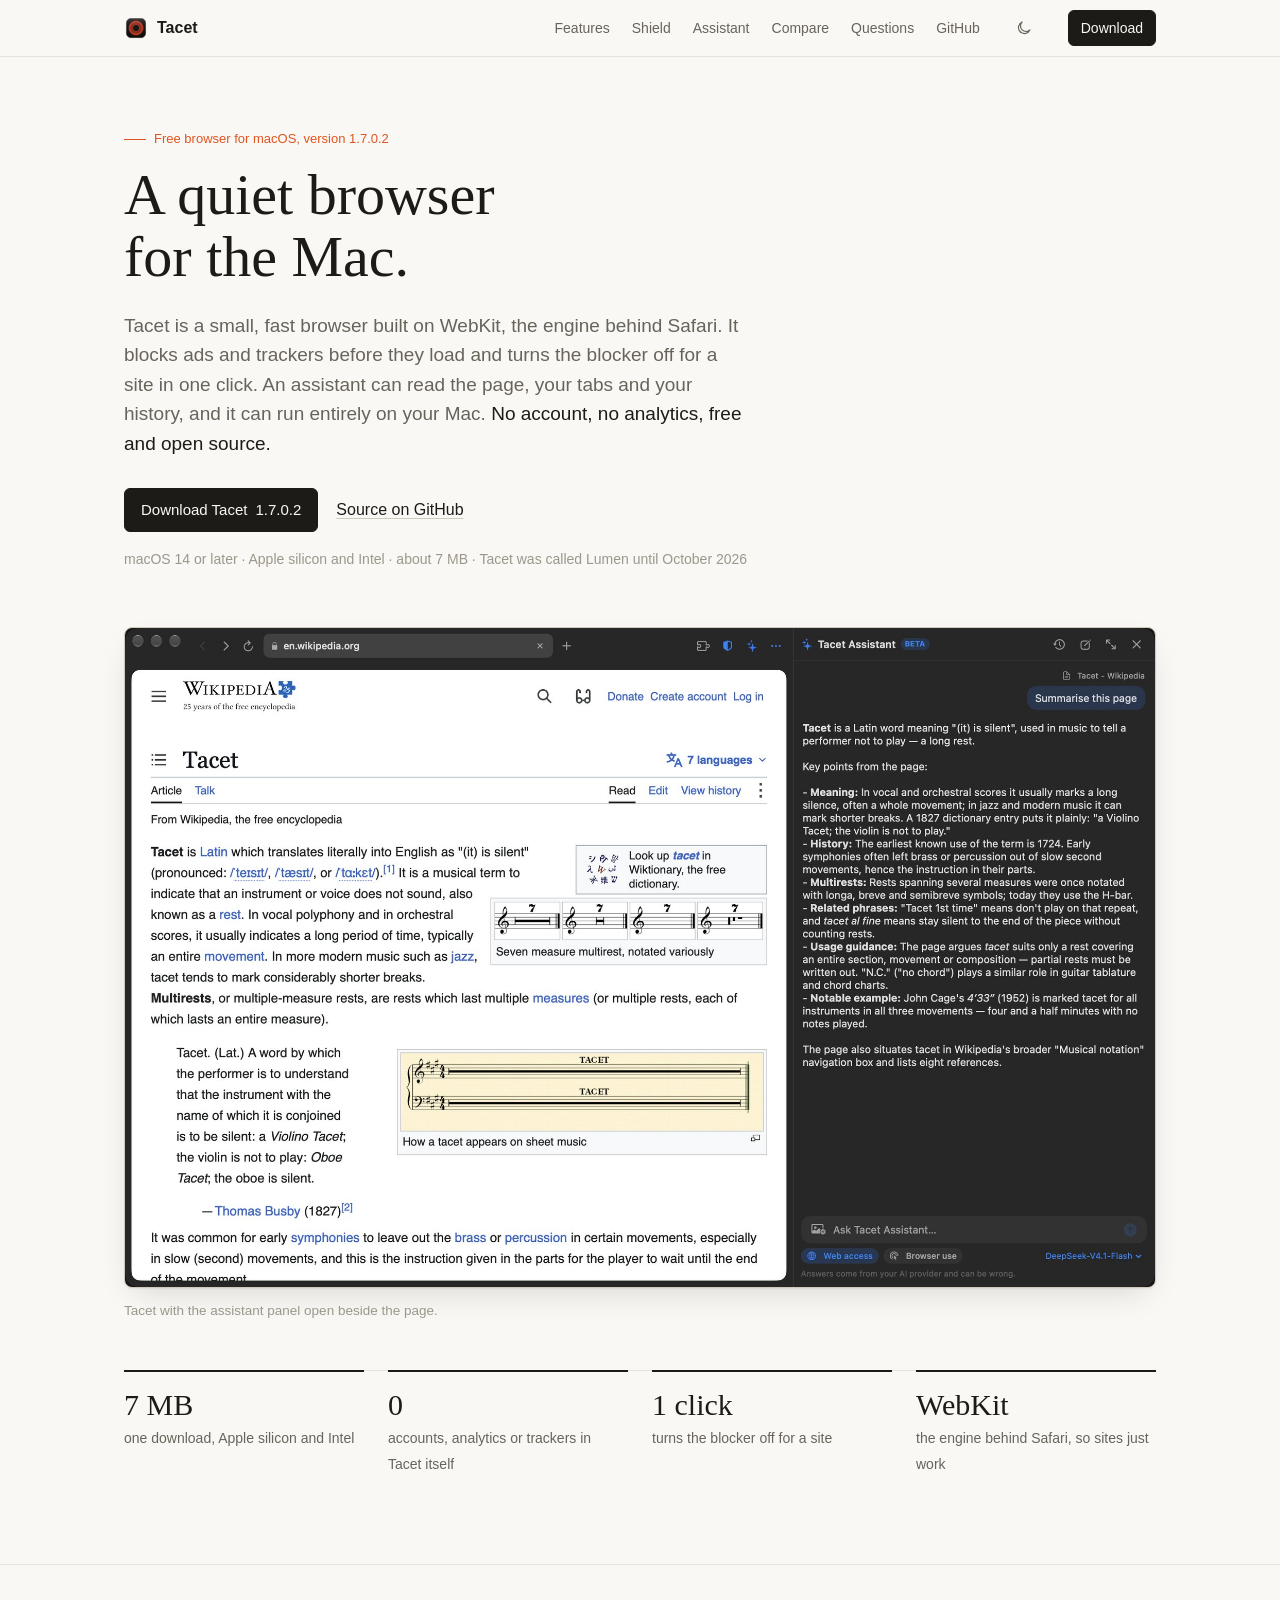
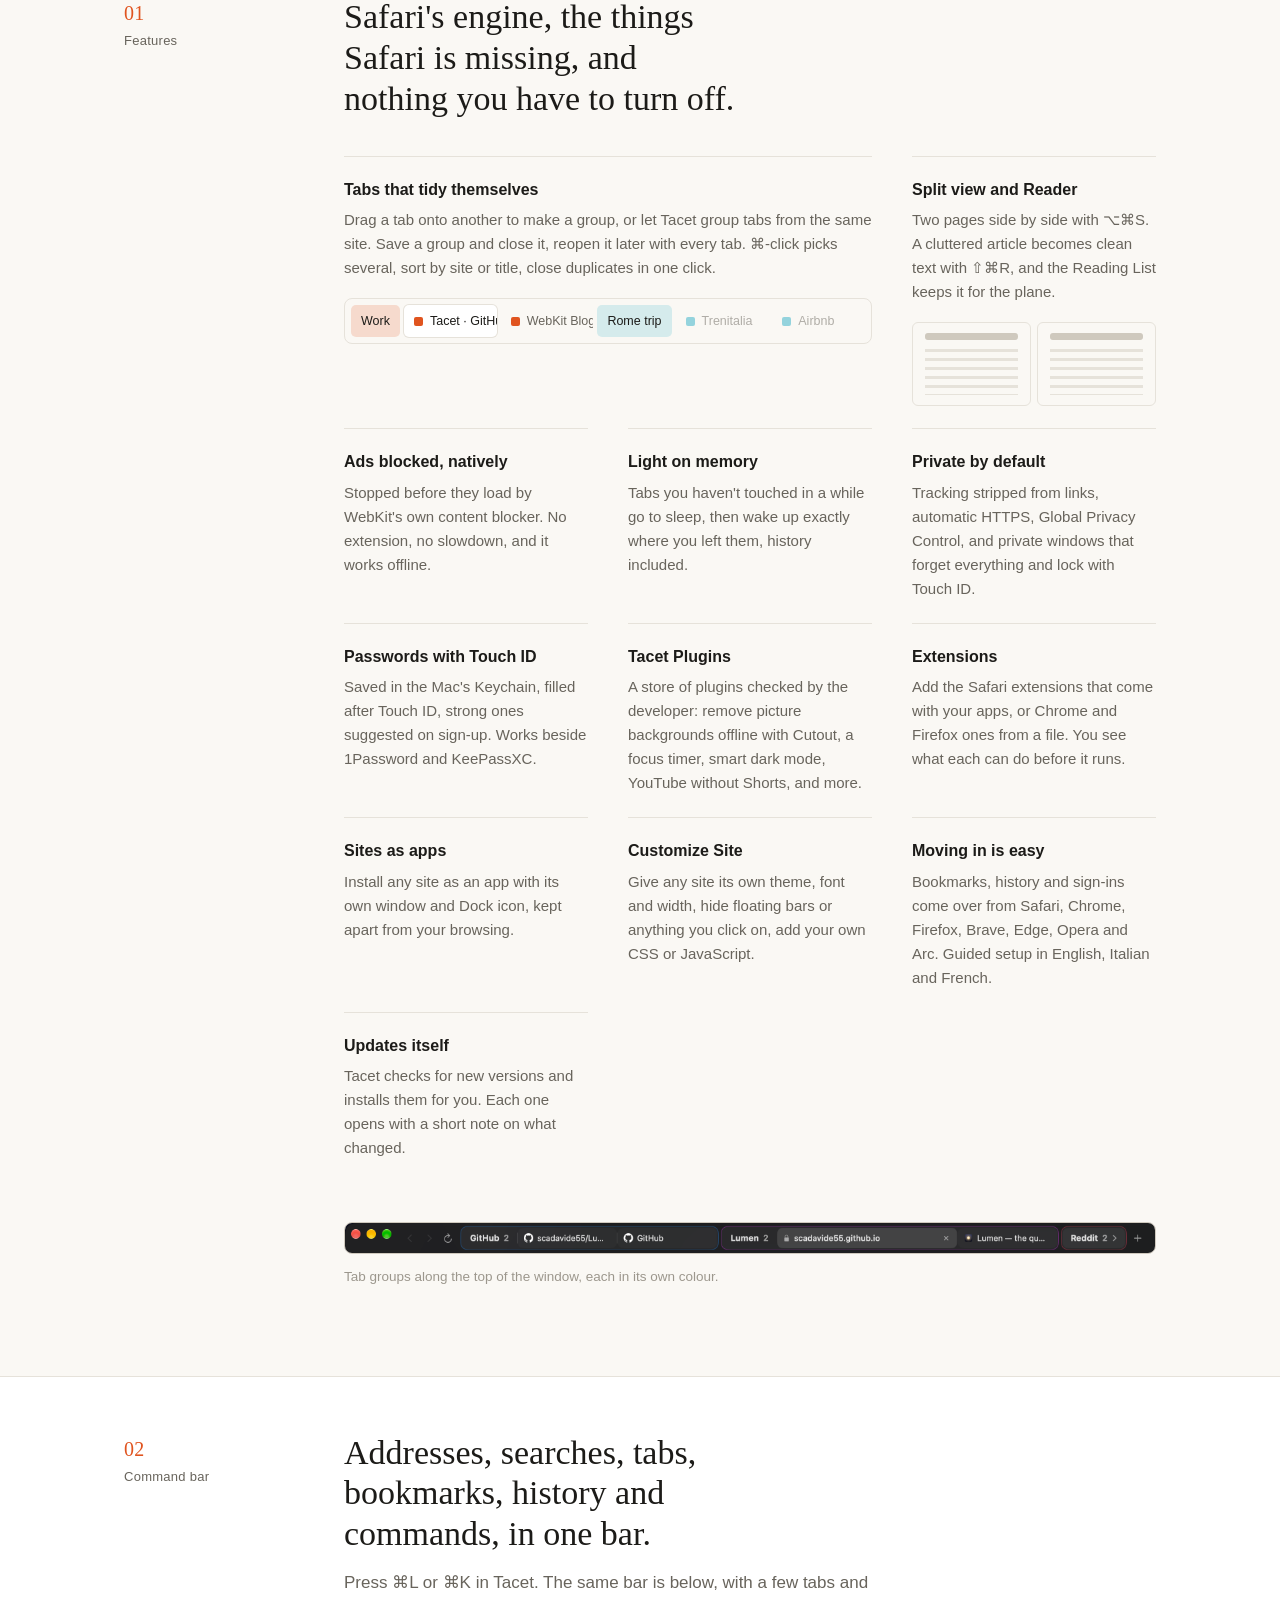
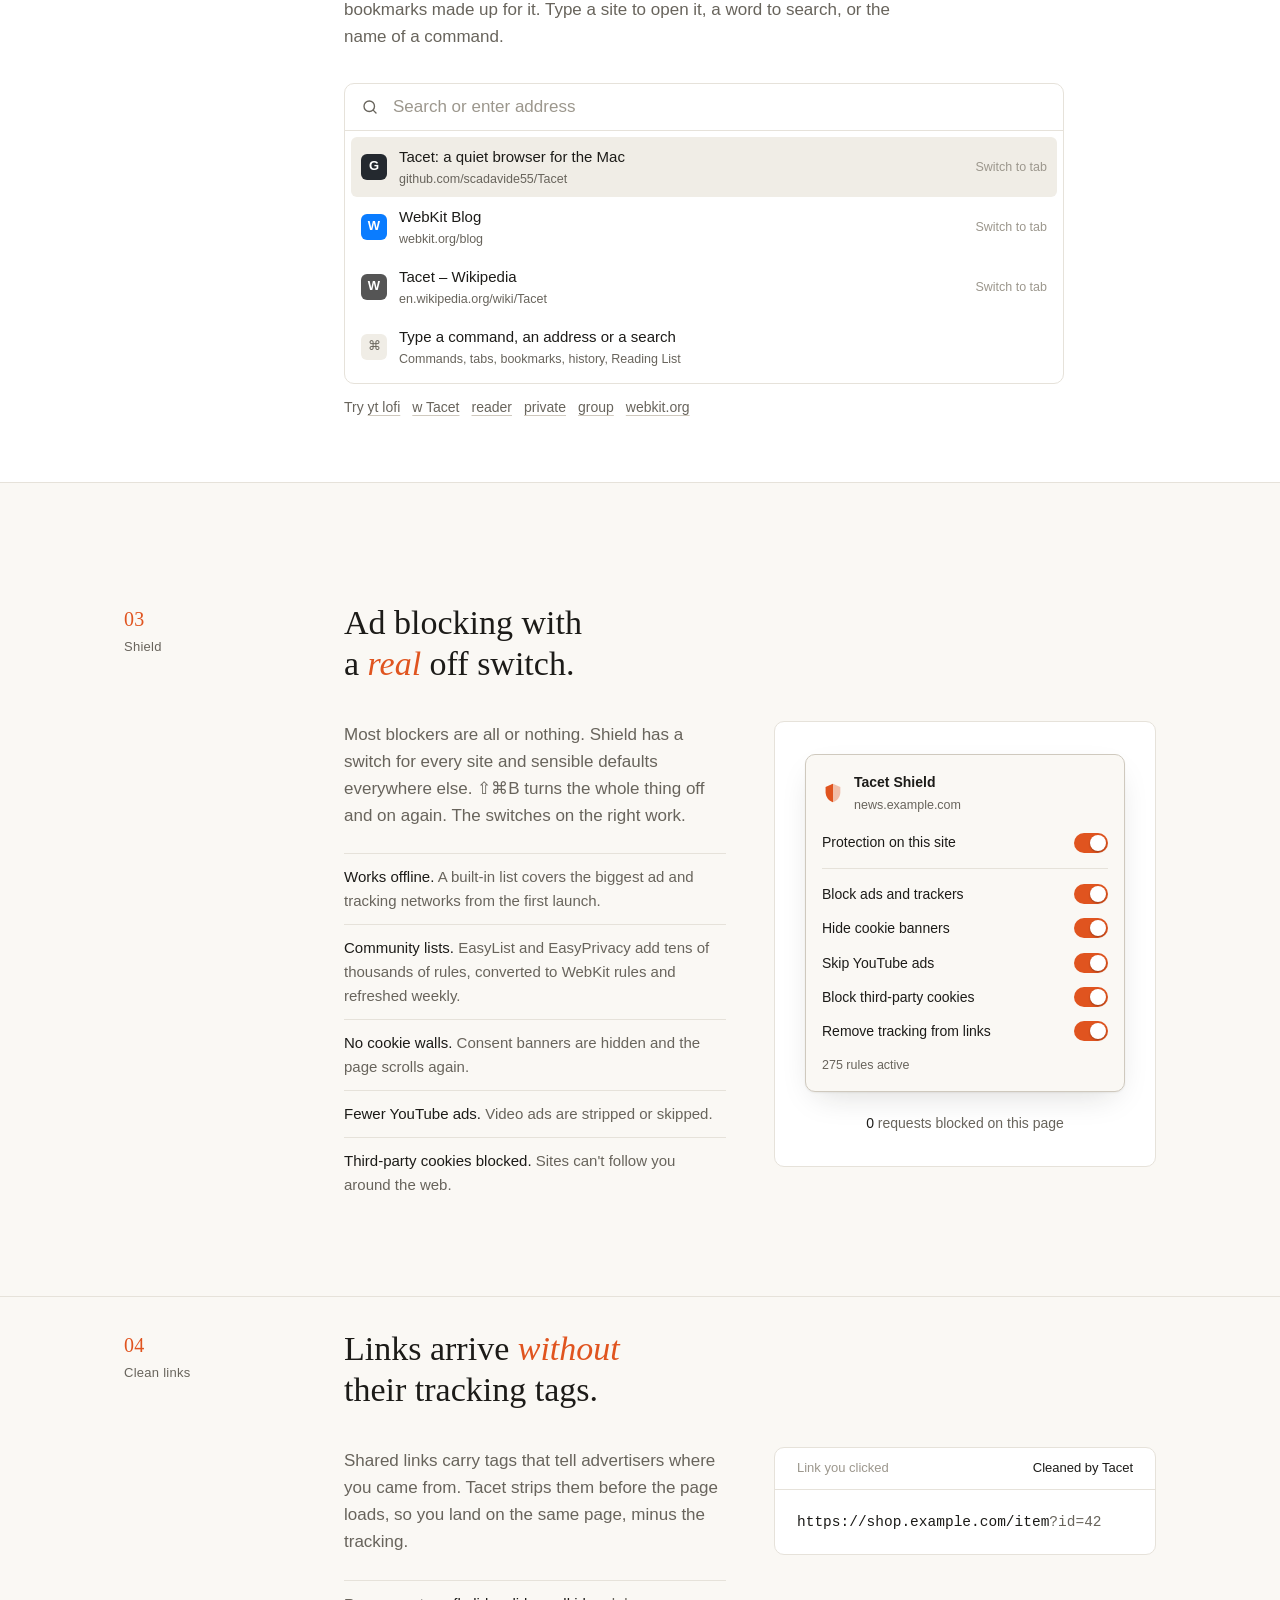
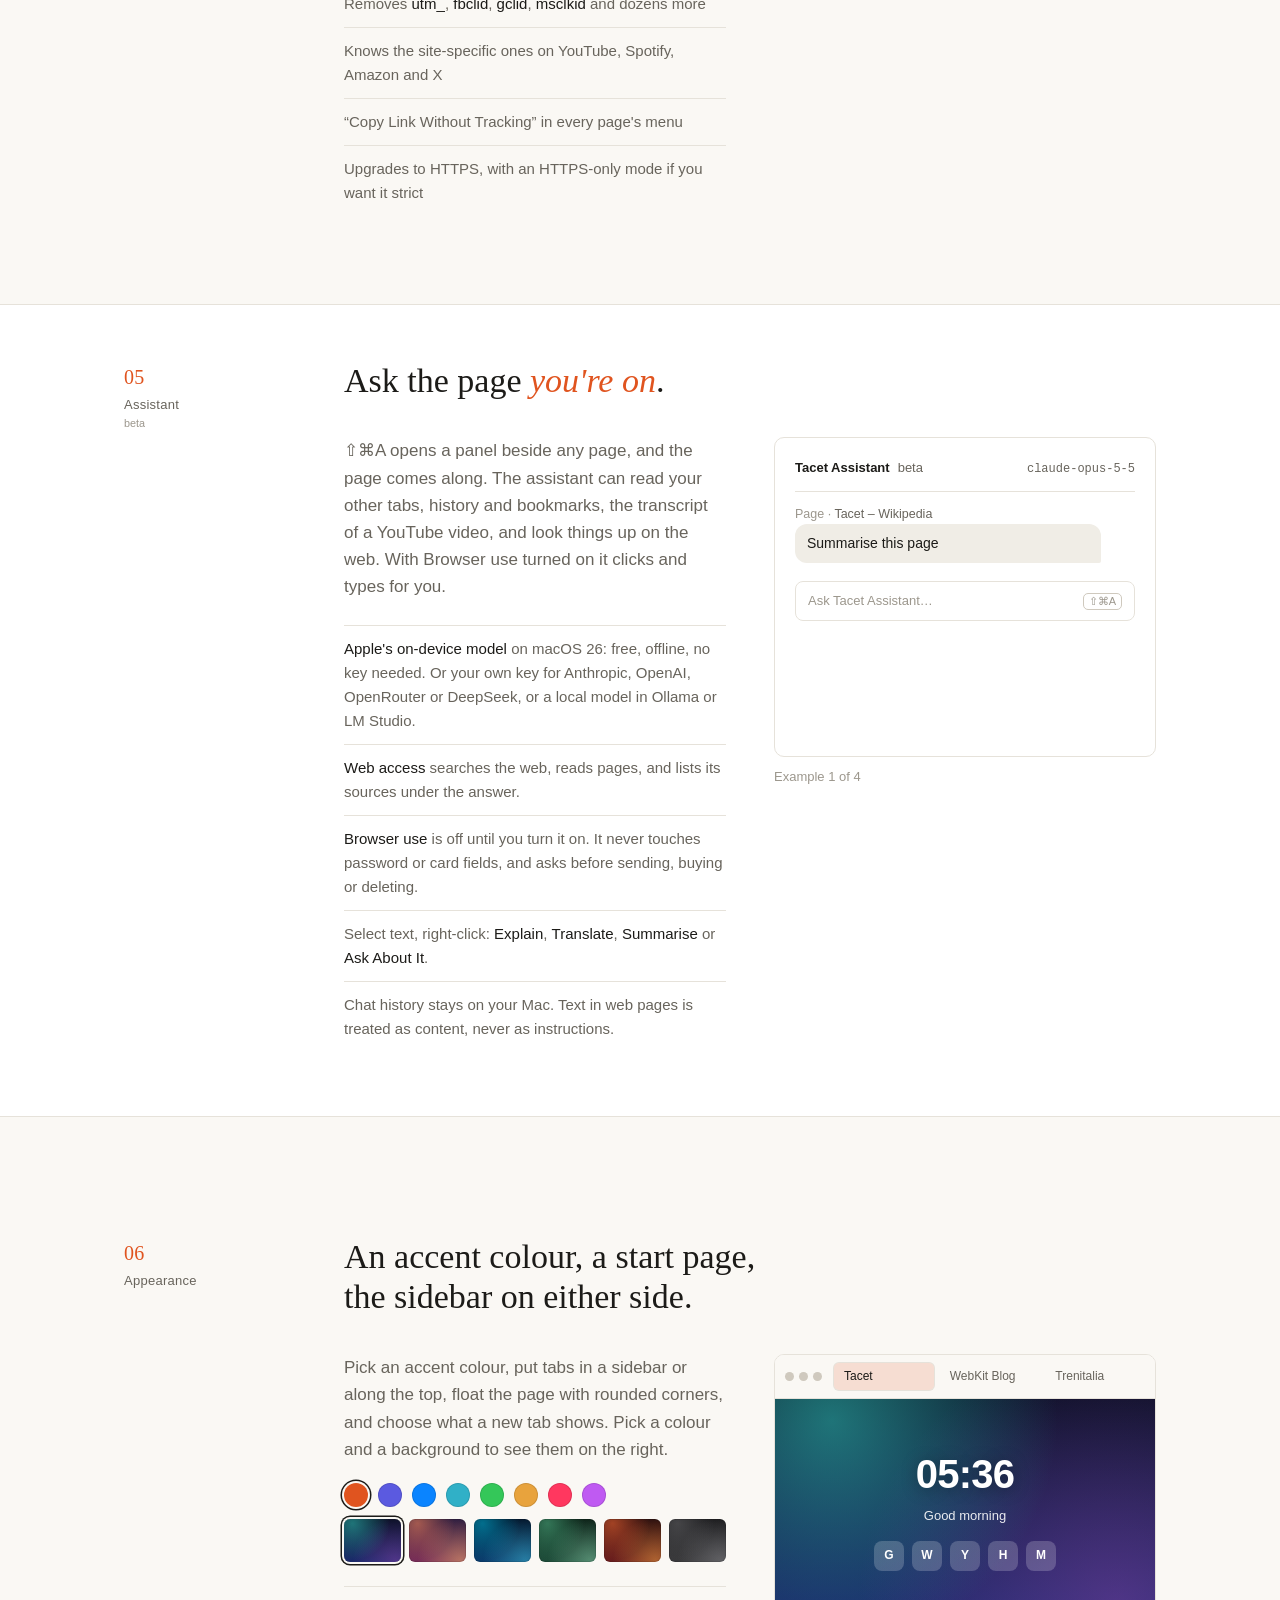
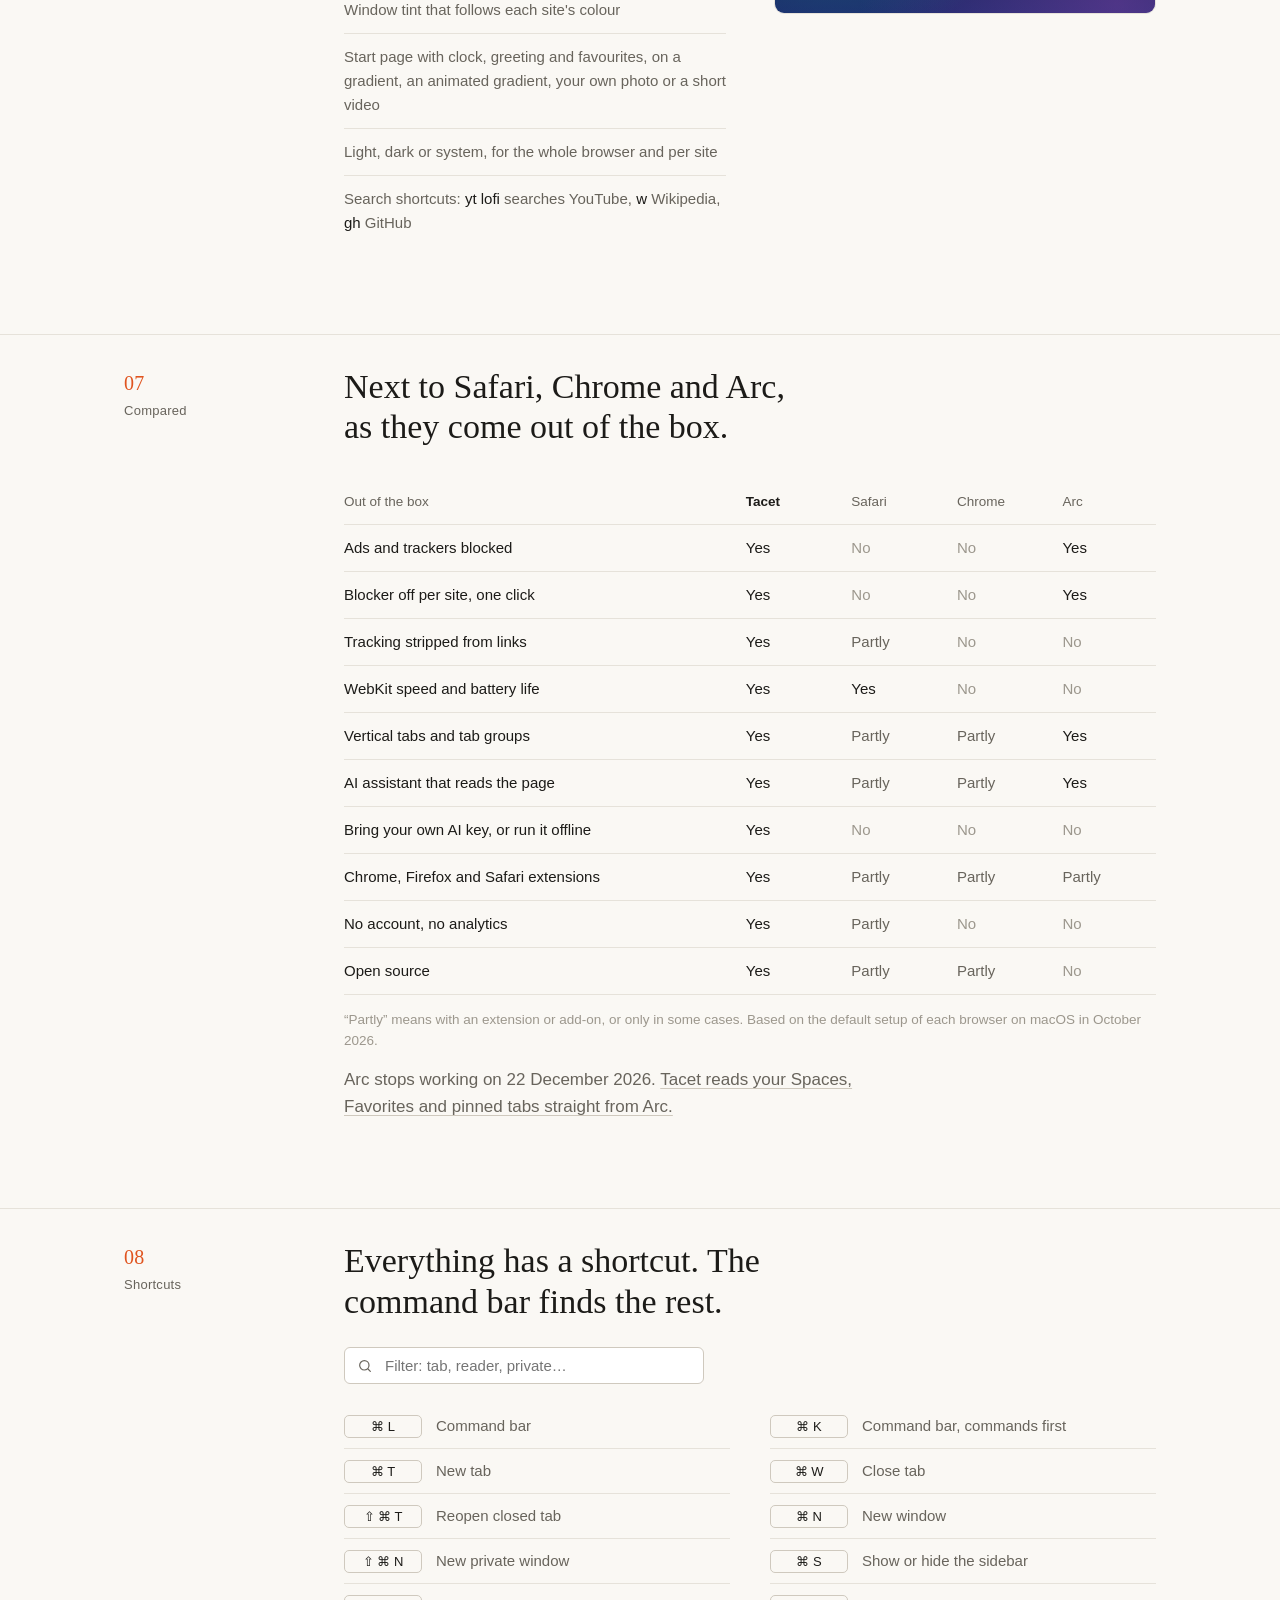
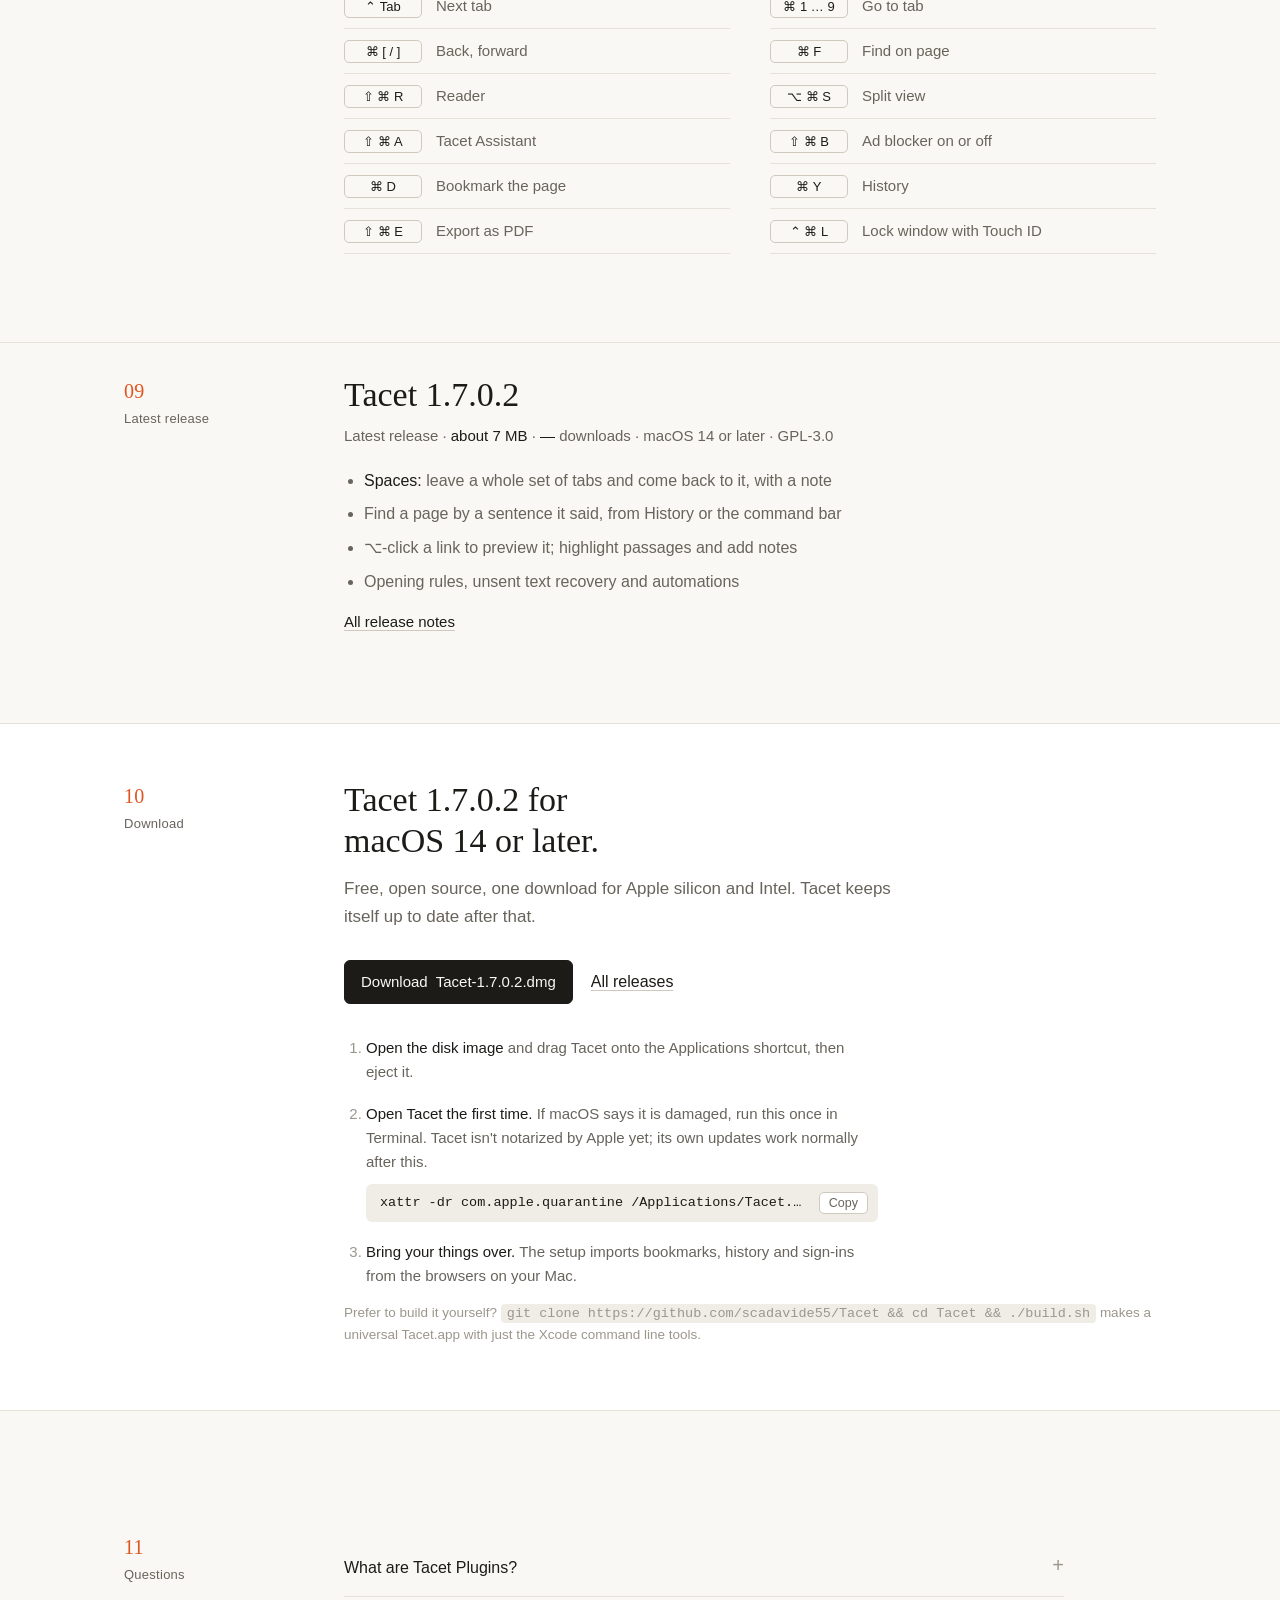
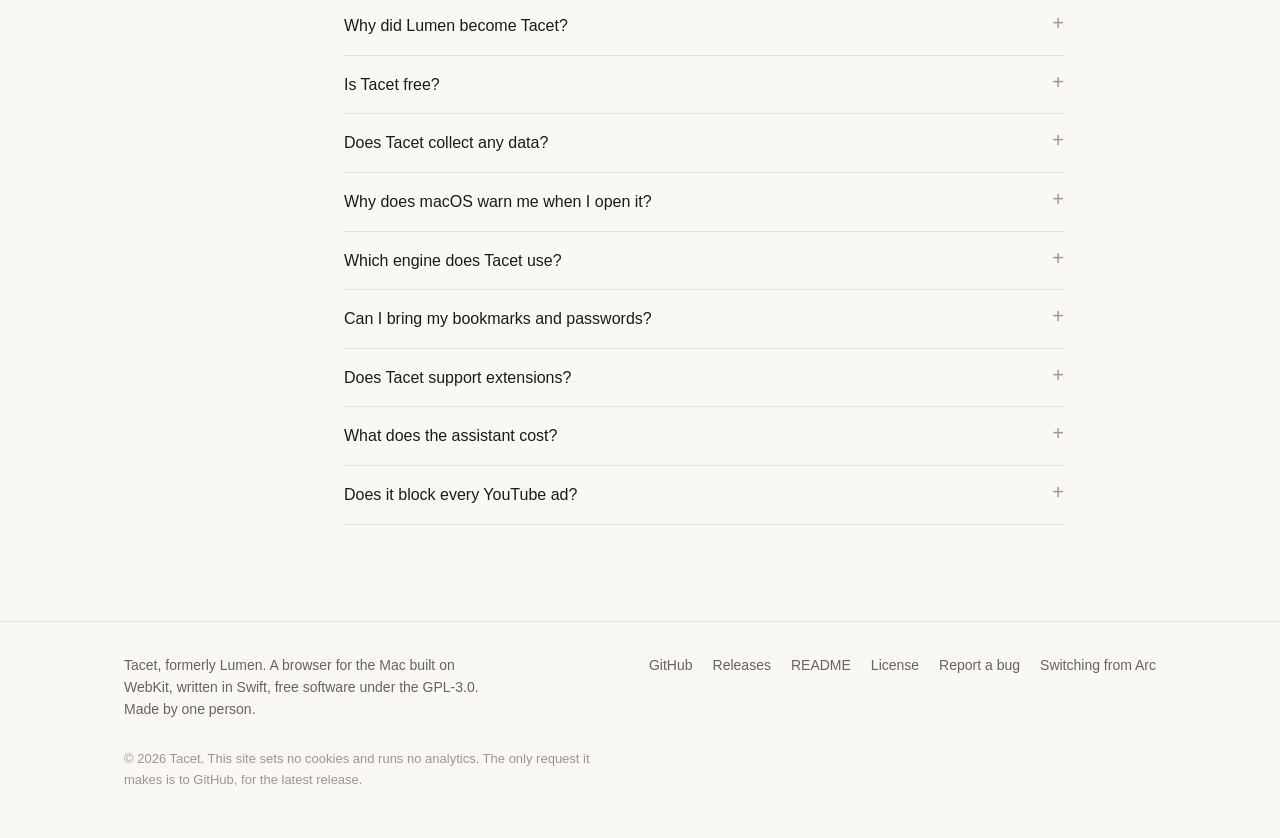
==== commit 44a47834: "Tacet 1.7.0.2: closing the unsent-text banner no longer quits Tacet; the site links to the current v" ====
--- a/docs/index.html
+++ b/docs/index.html
@@ -23,10 +23,10 @@
   "name": "Tacet",
   "operatingSystem": "macOS 14 or later",
   "applicationCategory": "BrowserApplication",
-  "softwareVersion": "1.7",
+  "softwareVersion": "1.7.0.2",
   "license": "https://www.gnu.org/licenses/gpl-3.0.html",
   "offers": { "@type": "Offer", "price": "0", "priceCurrency": "USD" },
-  "downloadUrl": "https://github.com/scadavide55/Tacet/releases/download/v1.7/Tacet-1.7.dmg",
+  "downloadUrl": "https://github.com/scadavide55/Tacet/releases/download/v1.7.0.2/Tacet-1.7.0.2.dmg",
   "url": "https://scadavide55.github.io/Tacet/",
   "description": "A small, fast and private macOS browser built on WebKit, with a native ad blocker you can turn off in one click."
 }
@@ -405,11 +405,11 @@
 
 <header class="hero" id="top">
   <div class="wrap">
-    <p class="mark">Free browser for macOS, version 1.7</p>
+    <p class="mark">Free browser for macOS, version 1.7.0.2</p>
     <h1>A quiet browser for the Mac.</h1>
     <p class="lead">Tacet is a small, fast browser built on WebKit, the engine behind Safari. It blocks ads and trackers before they load and turns the blocker off for a site in one click. An assistant can read the page, your tabs and your history, and it can run entirely on your Mac. <b>No account, no analytics, free and open source.</b></p>
     <div class="cta">
-      <a class="btn" id="dl-top" href="https://github.com/scadavide55/Tacet/releases/download/v1.7/Tacet-1.7.dmg">Download Tacet <span id="dl-v">1.7</span></a>
+      <a class="btn" id="dl-top" href="https://github.com/scadavide55/Tacet/releases/download/v1.7.0.2/Tacet-1.7.0.2.dmg">Download Tacet <span id="dl-v">1.7.0.2</span></a>
       <a href="https://github.com/scadavide55/Tacet">Source on GitHub</a>
     </div>
     <p class="fine">macOS 14 or later · Apple silicon and Intel · about 7 MB · Tacet was called Lumen until October 2026</p>
@@ -694,7 +694,7 @@
   <div class="wrap grid">
     <div class="label">Latest release</div>
     <div class="release">
-      <h2>Tacet <span id="rel-v">1.7</span></h2>
+      <h2>Tacet <span id="rel-v">1.7.0.2</span></h2>
       <p class="meta"><span id="rel-d">Latest release</span> · <b id="rel-size">about 7 MB</b> · <b id="rel-dl">—</b> downloads · macOS 14 or later · GPL-3.0</p>
       <div class="relnotes" id="rel-notes">
         <ul>
@@ -713,10 +713,10 @@
   <div class="wrap grid">
     <div class="label">Download</div>
     <div>
-      <h2>Tacet <span id="dl-v2">1.7</span> for macOS 14 or later.</h2>
+      <h2>Tacet <span id="dl-v2">1.7.0.2</span> for macOS 14 or later.</h2>
       <p class="sub">Free, open source, one download for Apple silicon and Intel. Tacet keeps itself up to date after that.</p>
       <div class="cta">
-        <a class="btn" id="dl-main" href="https://github.com/scadavide55/Tacet/releases/download/v1.7/Tacet-1.7.dmg">Download <span id="dl-name">Tacet-1.7.dmg</span></a>
+        <a class="btn" id="dl-main" href="https://github.com/scadavide55/Tacet/releases/download/v1.7.0.2/Tacet-1.7.0.2.dmg">Download <span id="dl-name">Tacet-1.7.0.2.dmg</span></a>
         <a href="https://github.com/scadavide55/Tacet/releases">All releases</a>
       </div>
       <ol class="steps">
